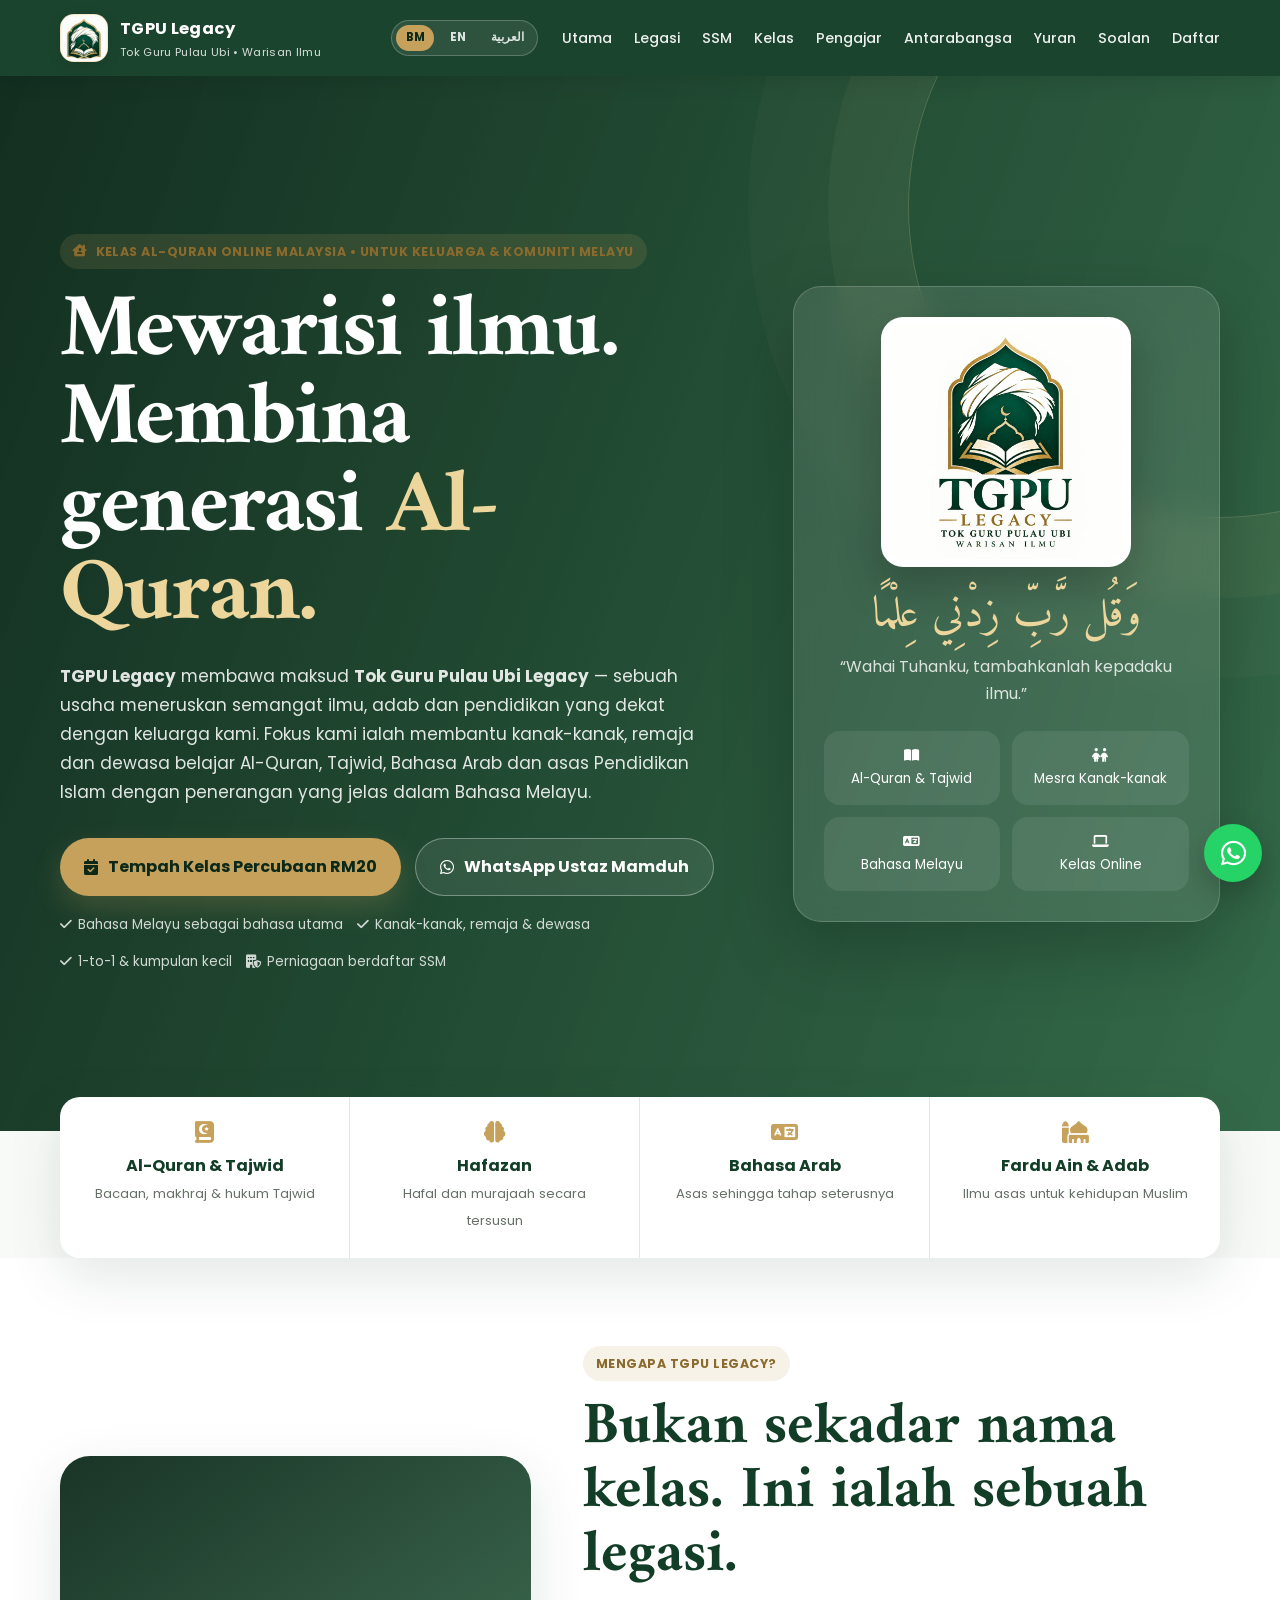
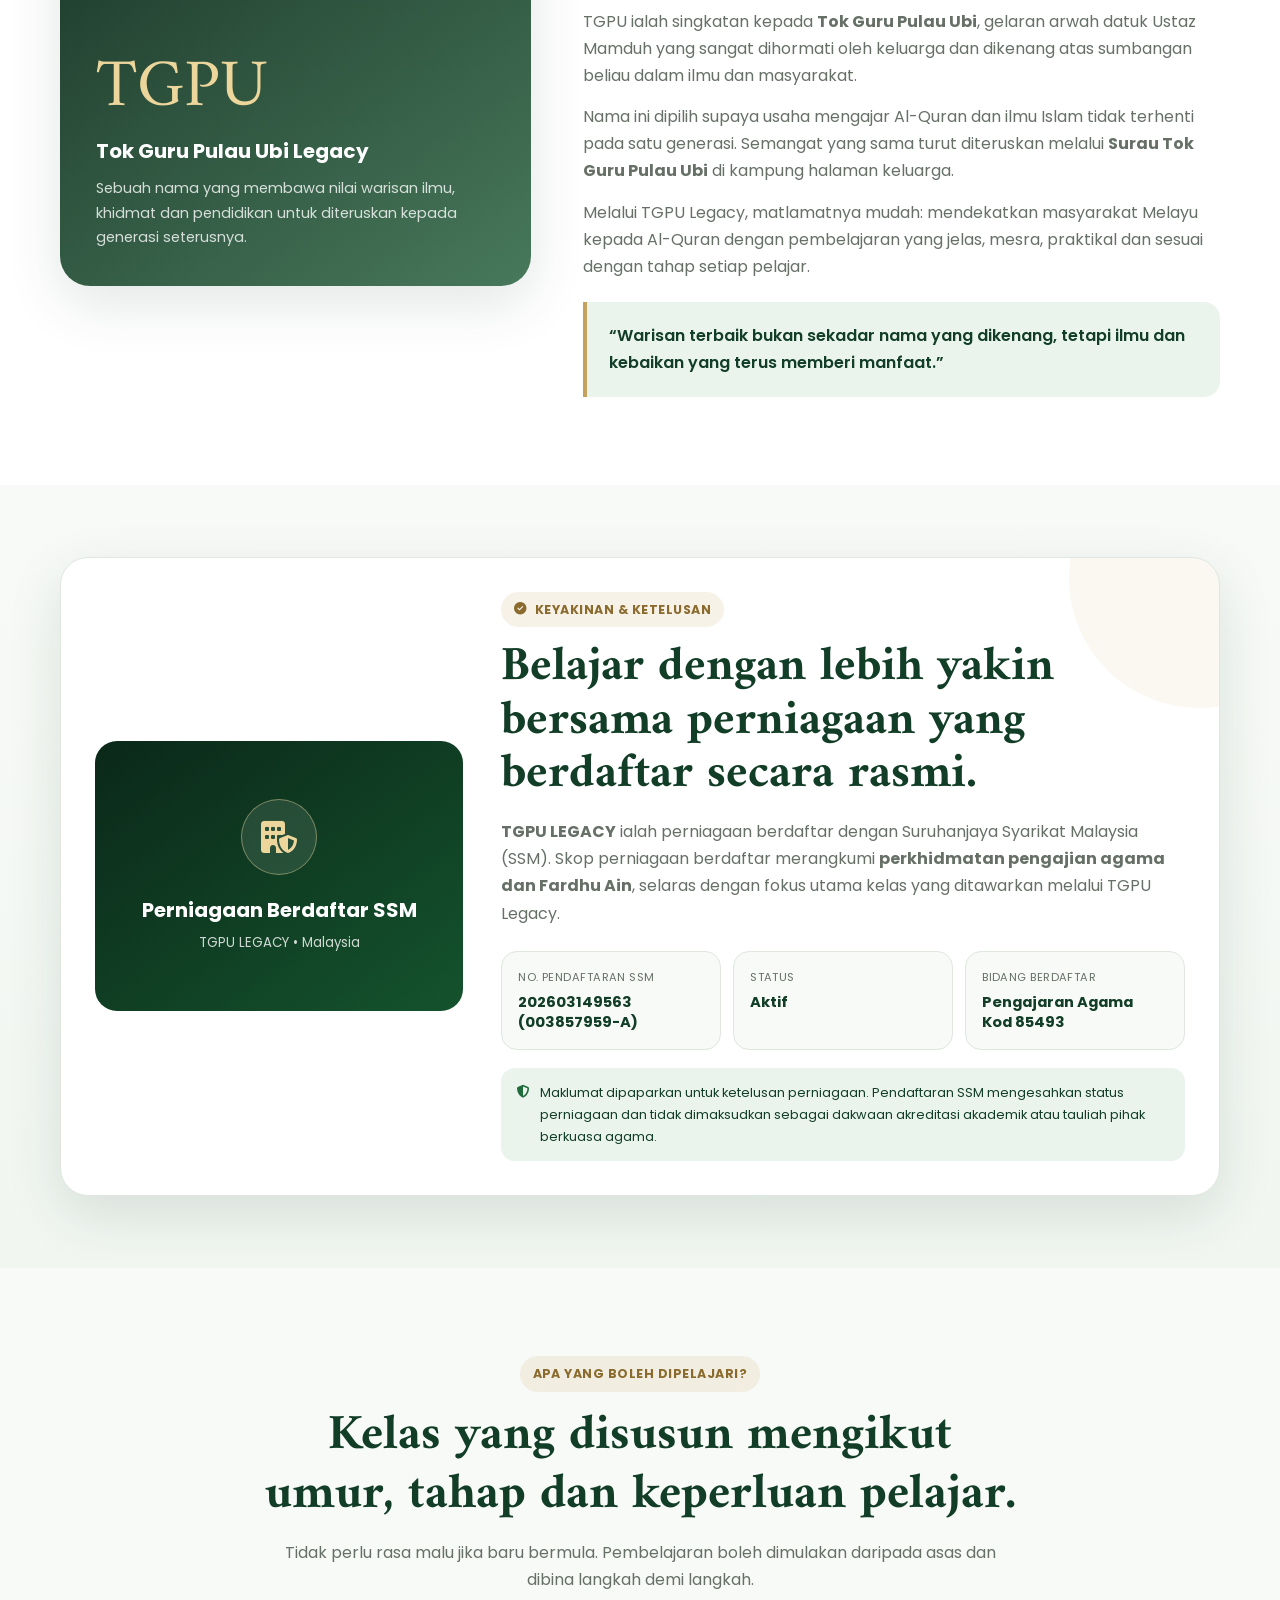
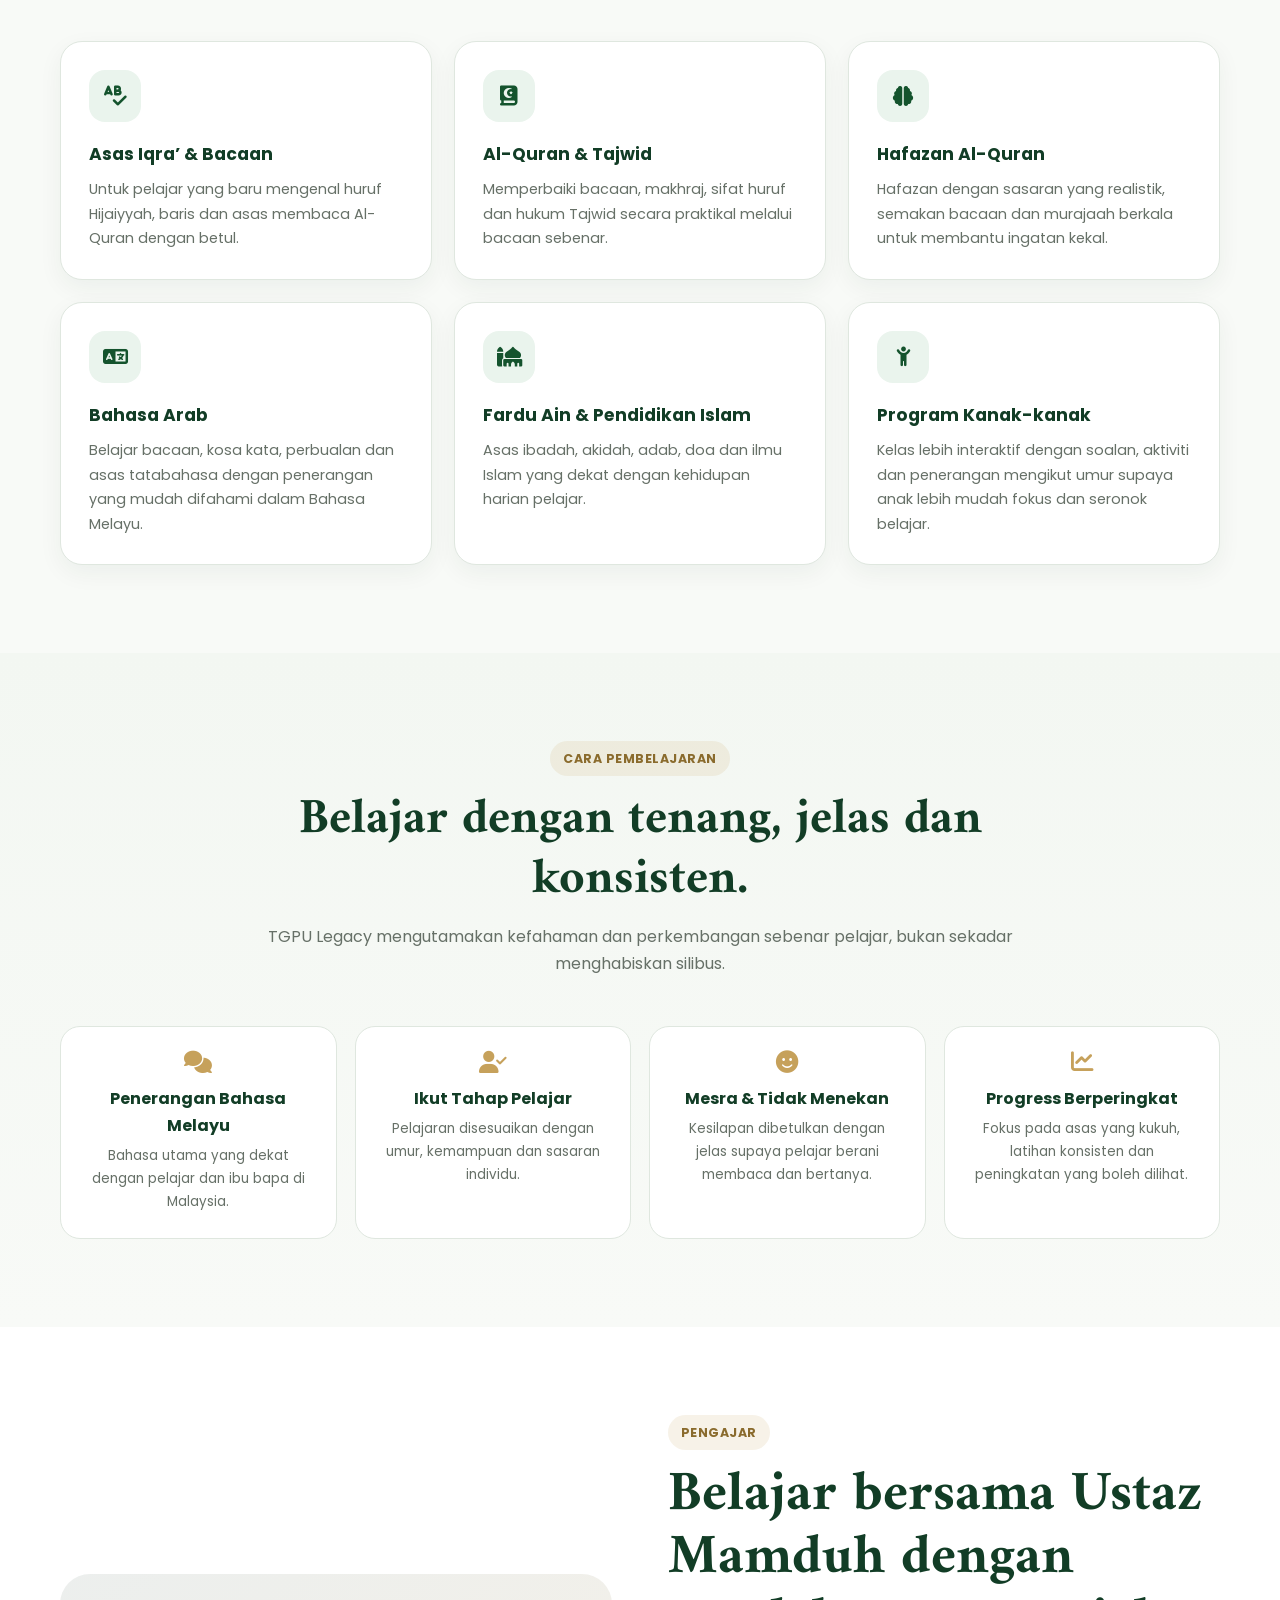
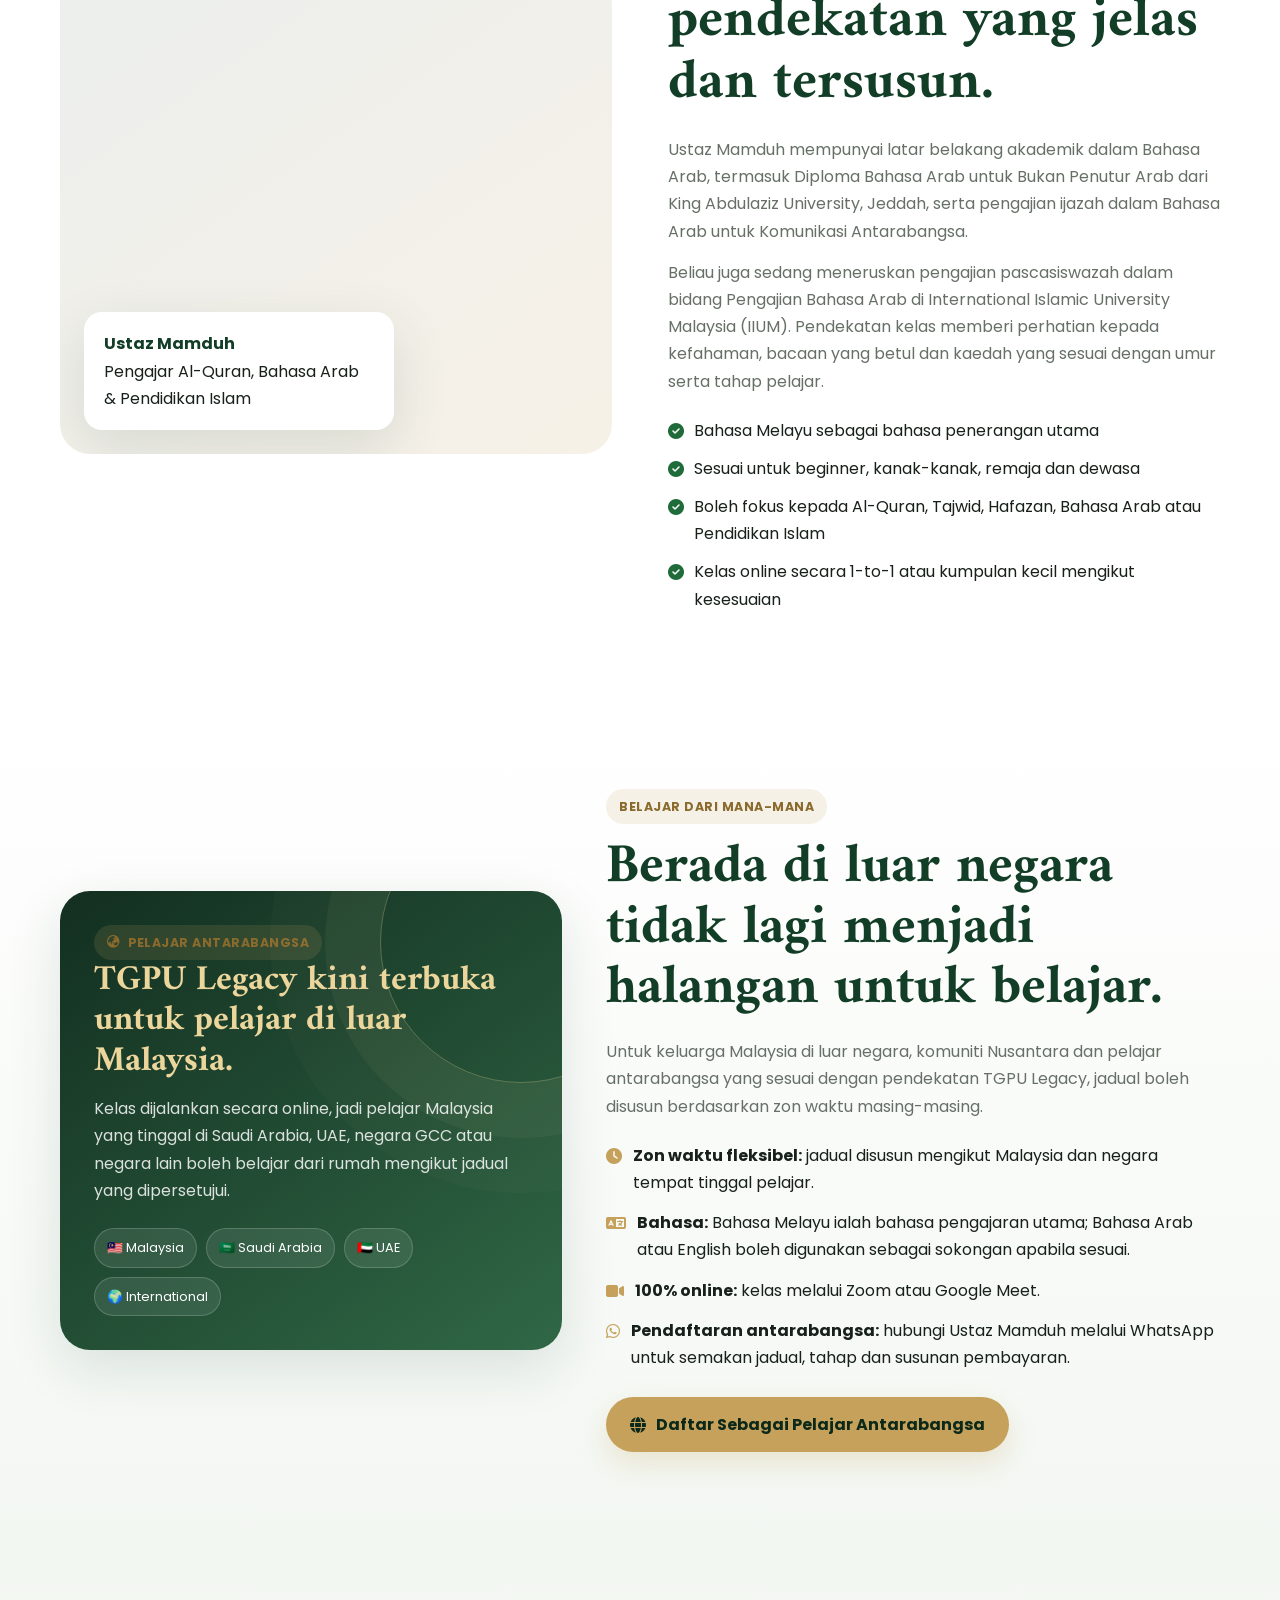
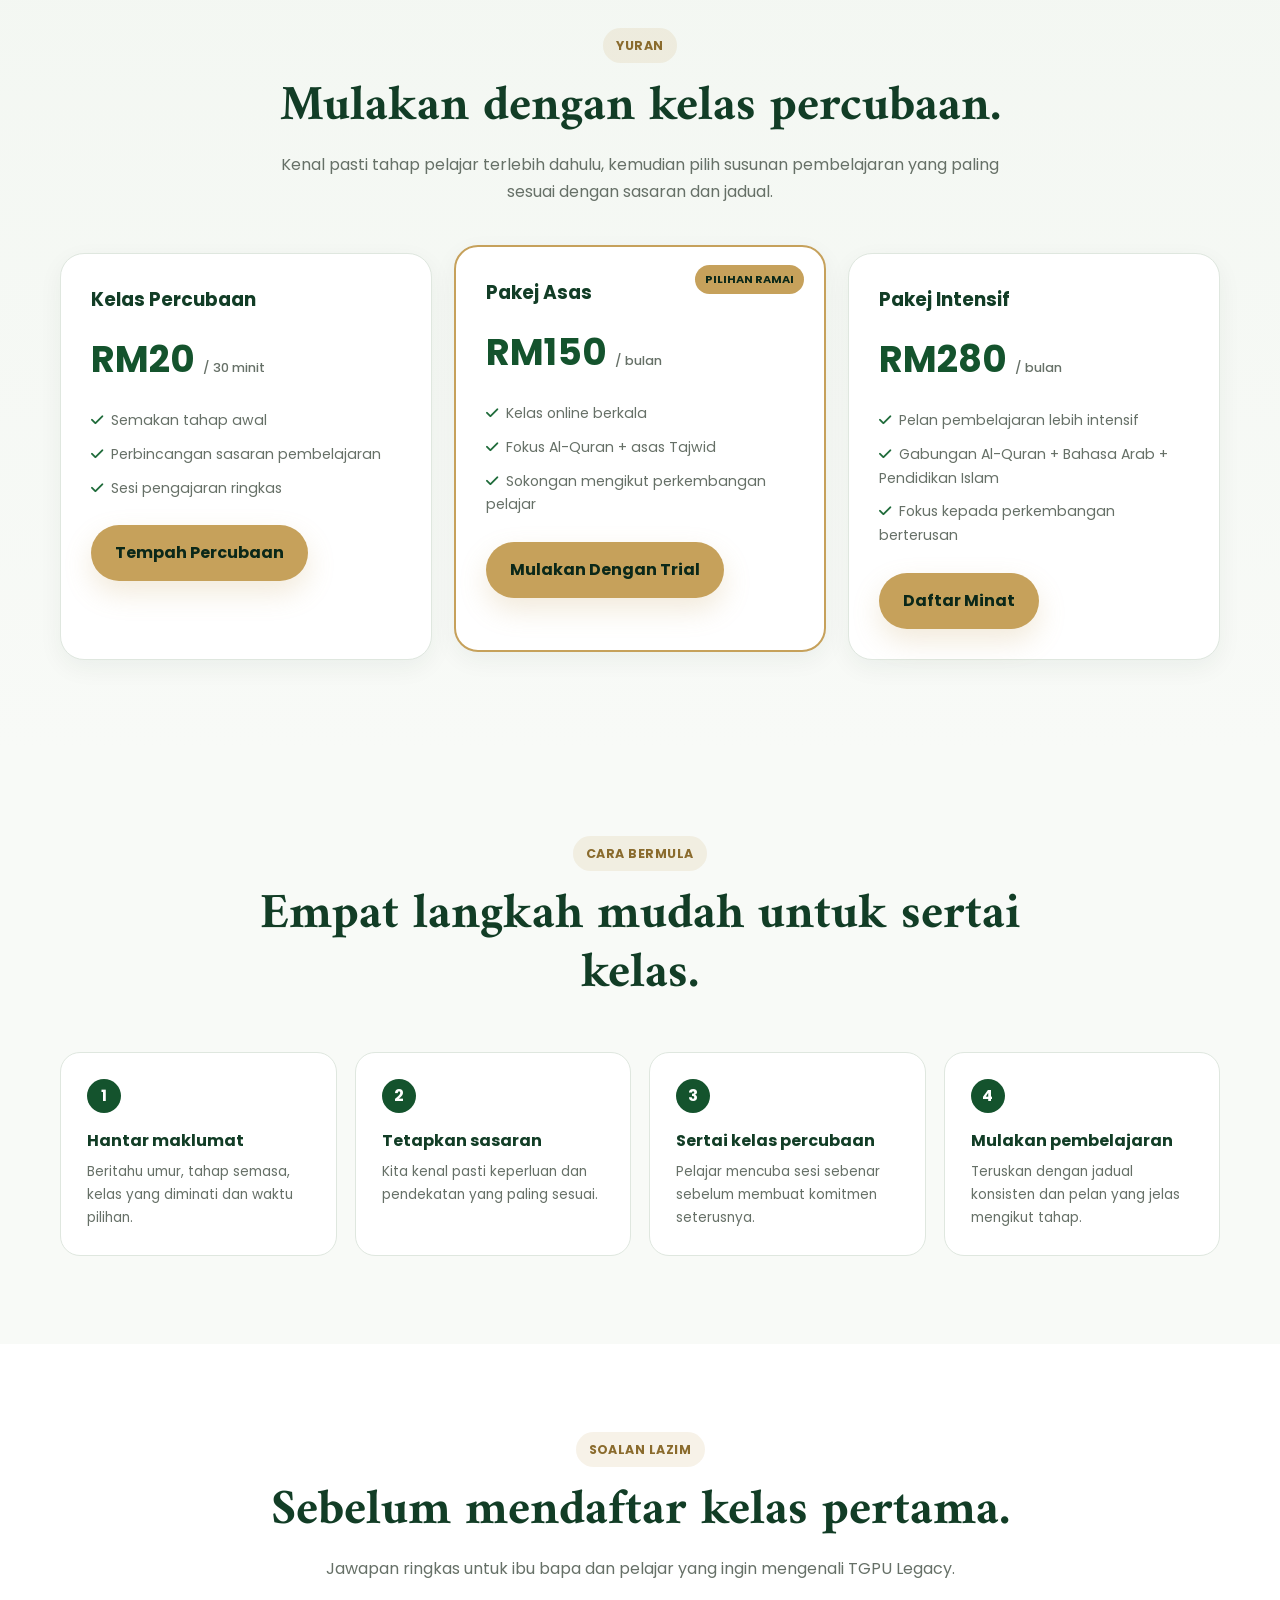
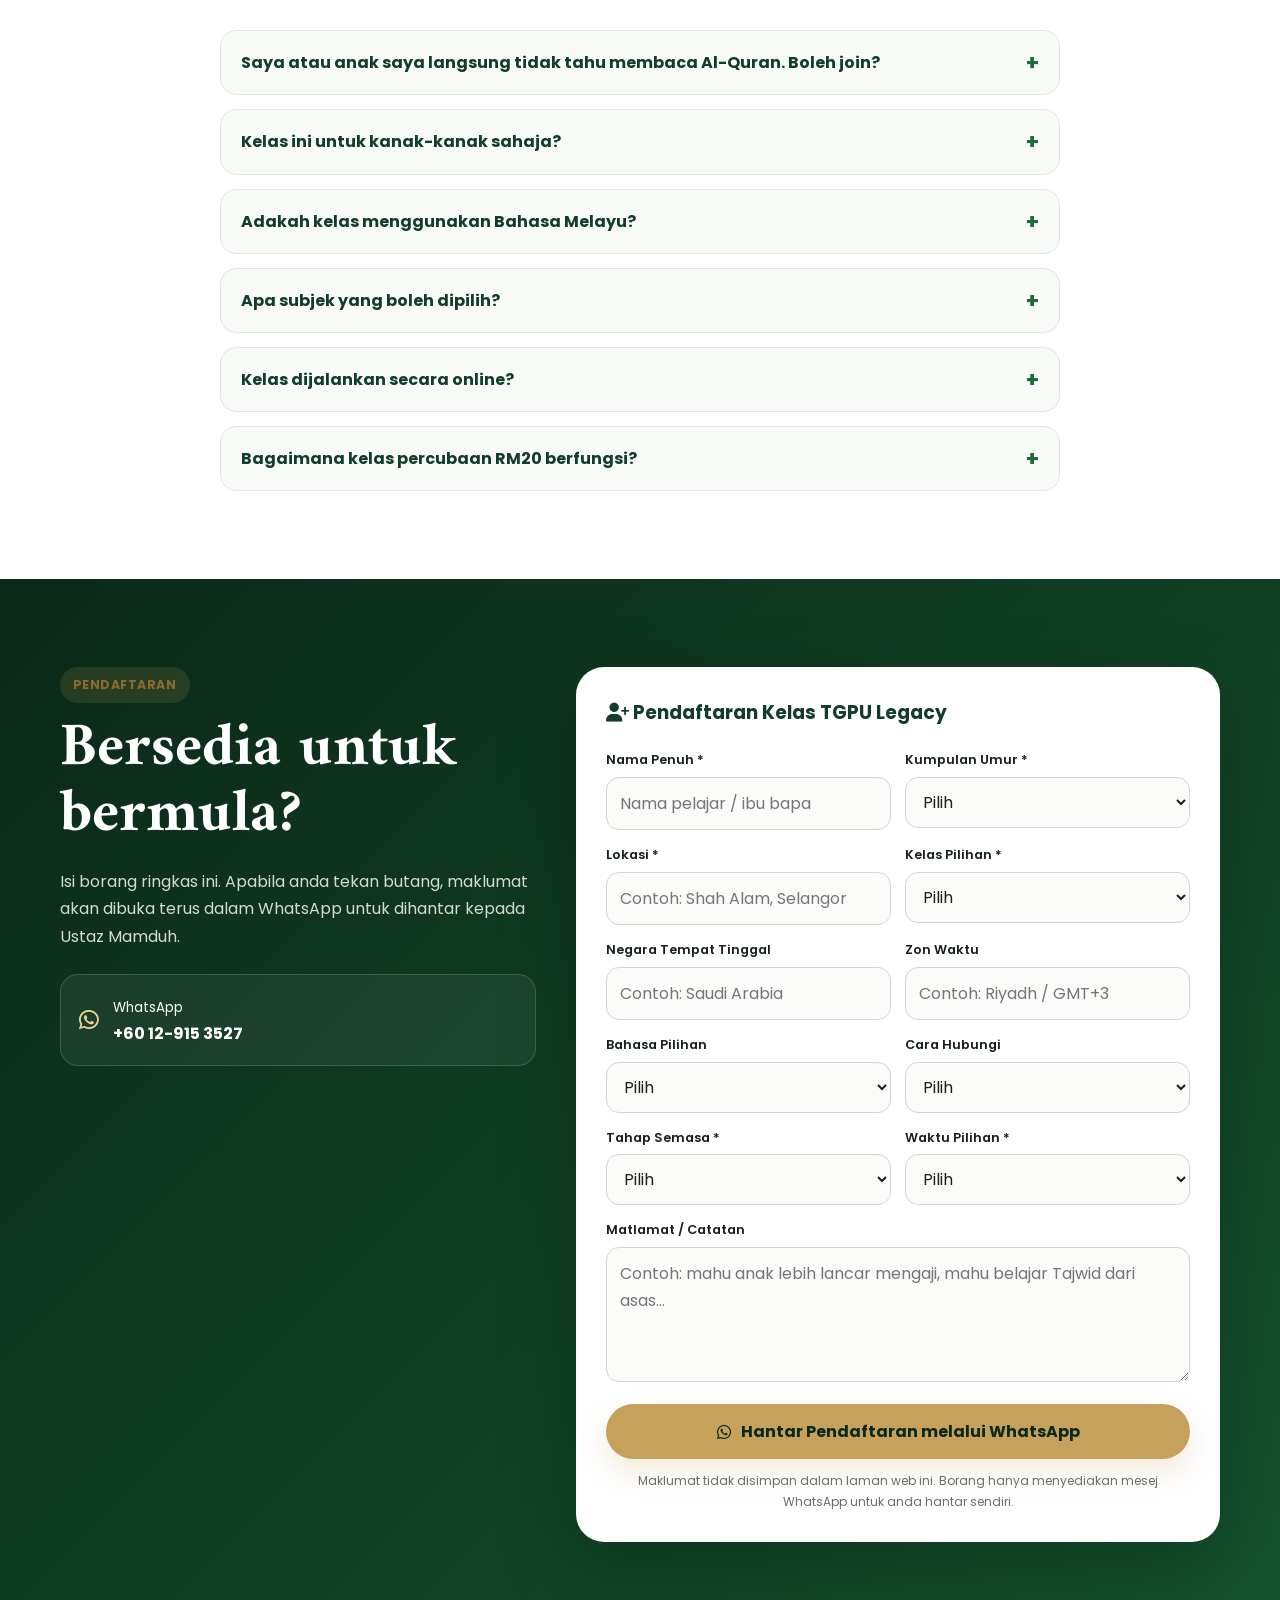
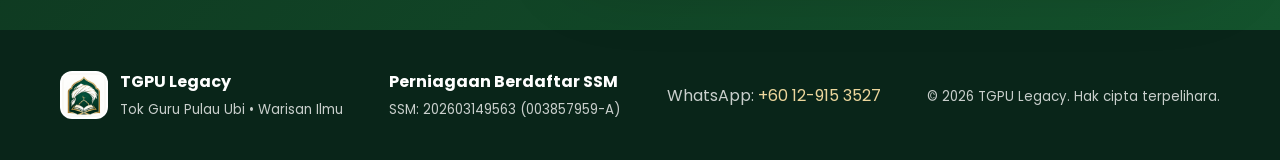
==== index.html @ 9e2931a9 "Add international student section and registration fields" ====
<!DOCTYPE html>
<html lang="ms">
<head>
  <meta charset="UTF-8">
  <meta name="viewport" content="width=device-width, initial-scale=1.0">
  <meta name="description" content="TGPU Legacy ialah perniagaan berdaftar SSM yang menyediakan kelas Al-Quran online, Tajwid, Iqra’, Hafazan, Bahasa Arab dan Pendidikan Islam untuk kanak-kanak, remaja dan dewasa.">
  <meta name="keywords" content="kelas Al-Quran online Malaysia, kelas mengaji online, kelas Quran kanak-kanak, kelas Tajwid online, kelas Iqra online, kelas Hafazan online, kelas Bahasa Arab online Malaysia, kelas Fardu Ain online, TGPU Legacy, Tok Guru Pulau Ubi, Ustaz Mamduh">
  <meta name="author" content="TGPU Legacy">
  <meta name="theme-color" content="#123d26">
  <meta name="robots" content="index, follow, max-image-preview:large">
  <meta name="googlebot" content="index, follow, max-image-preview:large">
  <meta name="language" content="ms-MY">
  <link rel="canonical" href="https://mamduhsaffin.github.io/tgpu-legacy/">
  <link rel="icon" type="image/png" sizes="512x512" href="assets/favicon-512.png">
  <link rel="apple-touch-icon" href="assets/favicon-512.png">
  <link rel="preload" as="image" href="assets/tgpu-logo.png">
  <link rel="alternate" hreflang="ms-MY" href="https://mamduhsaffin.github.io/tgpu-legacy/">
  <link rel="alternate" hreflang="en" href="https://mamduhsaffin.github.io/tgpu-legacy/en.html">
  <link rel="alternate" hreflang="ar" href="https://mamduhsaffin.github.io/tgpu-legacy/ar.html">
  <link rel="alternate" hreflang="x-default" href="https://mamduhsaffin.github.io/tgpu-legacy/">

  <meta property="og:title" content="TGPU Legacy | Kelas Al-Quran Online Malaysia">
  <meta property="og:description" content="Mewarisi ilmu, membina generasi Al-Quran. Kelas Al-Quran, Tajwid, Hafazan, Bahasa Arab dan Pendidikan Islam secara online.">
  <meta property="og:type" content="website">
  <meta property="og:locale" content="ms_MY">
  <meta property="og:url" content="https://mamduhsaffin.github.io/tgpu-legacy/">
  <meta property="og:image" content="https://mamduhsaffin.github.io/tgpu-legacy/assets/tgpu-social-preview.jpg">
  <meta property="og:image:width" content="1200">
  <meta property="og:image:height" content="630">
  <meta property="og:image:alt" content="TGPU Legacy — Tok Guru Pulau Ubi, kelas Al-Quran online Malaysia">
  <meta property="og:site_name" content="TGPU Legacy">
  <meta name="twitter:card" content="summary_large_image">
  <meta name="twitter:image" content="https://mamduhsaffin.github.io/tgpu-legacy/assets/tgpu-social-preview.jpg">
  <meta name="twitter:title" content="TGPU Legacy | Kelas Al-Quran Online Malaysia">
  <meta name="twitter:description" content="Mewarisi ilmu, membina generasi Al-Quran. Kelas Al-Quran, Tajwid, Hafazan, Bahasa Arab dan Pendidikan Islam secara online.">

  <title>TGPU Legacy | Kelas Al-Quran Online Malaysia</title>

  <link rel="preconnect" href="https://fonts.googleapis.com">
  <link rel="preconnect" href="https://fonts.gstatic.com" crossorigin>
  <link href="https://fonts.googleapis.com/css2?family=Amiri:wght@400;700&family=Poppins:wght@300;400;500;600;700&display=swap" rel="stylesheet">
  <link rel="stylesheet" href="https://cdnjs.cloudflare.com/ajax/libs/font-awesome/6.5.2/css/all.min.css">

  <style>
    :root{
      --green-950:#0b2819;
      --green-900:#123d26;
      --green-800:#14532d;
      --green-700:#1f6b3a;
      --green-100:#eaf4ed;
      --gold:#c6a15b;
      --gold-light:#ecd69c;
      --ink:#17211a;
      --muted:#667067;
      --paper:#f8faf7;
      --white:#ffffff;
      --line:#dfe7df;
      --shadow:0 18px 55px rgba(18,61,38,.12);
      --radius:22px;
    }

    *{box-sizing:border-box;margin:0;padding:0}
    html{scroll-behavior:smooth}
    body{
      font-family:"Poppins",sans-serif;
      color:var(--ink);
      background:var(--paper);
      line-height:1.7;
      overflow-x:hidden;
    }
    a{color:inherit}
    button,input,select,textarea{font:inherit}
    .container{width:min(1160px,calc(100% - 40px));margin:auto}
    section{padding:88px 0}
    .section-head{max-width:760px;margin:0 auto 48px;text-align:center}
    .section-head h2{
      font-family:"Amiri",serif;
      font-size:clamp(2.1rem,4vw,3.1rem);
      color:var(--green-900);
      line-height:1.2;
      margin:14px 0;
    }
    .section-head p{color:var(--muted)}
    .eyebrow{
      display:inline-flex;align-items:center;gap:8px;
      padding:7px 13px;border-radius:999px;
      background:rgba(198,161,91,.14);color:#8a6b2d;
      font-size:.78rem;font-weight:700;letter-spacing:.04em;text-transform:uppercase;
    }

    header{
      position:sticky;top:0;z-index:50;
      background:rgba(18,61,38,.96);color:#fff;
      backdrop-filter:blur(12px);
      box-shadow:0 4px 20px rgba(0,0,0,.1);
    }
    .nav-wrap{height:76px;display:flex;align-items:center;justify-content:space-between;gap:24px}
    .brand{display:flex;align-items:center;gap:12px;text-decoration:none;font-weight:700}
    .brand-mark{
      width:48px;height:48px;border-radius:14px;overflow:hidden;
      display:grid;place-items:center;background:#fff;
      border:1px solid rgba(236,214,156,.55);
      box-shadow:0 4px 14px rgba(0,0,0,.12);
      flex:0 0 auto;
    }
    .brand-mark img{width:100%;height:100%;object-fit:cover;display:block}
    .brand-name{font-size:1.03rem;letter-spacing:.02em}
    .brand span small{display:block;font-size:.69rem;font-weight:400;opacity:.82}
    nav ul{list-style:none;display:flex;align-items:center;gap:22px}
    nav a{text-decoration:none;font-size:.88rem;font-weight:500;opacity:.92}
    nav a:hover{color:var(--gold-light)}
    .lang-switch{
      display:flex;align-items:center;gap:5px;padding:4px;
      border:1px solid rgba(255,255,255,.22);border-radius:999px;
      background:rgba(255,255,255,.08);margin-left:auto;
    }
    .lang-switch a{
      min-width:38px;padding:6px 9px;border-radius:999px;text-align:center;
      text-decoration:none;font-size:.72rem;font-weight:700;line-height:1.2;
      color:rgba(255,255,255,.84);transition:.2s ease;
    }
    .lang-switch a:hover{background:rgba(255,255,255,.12);color:#fff}
    .lang-switch a.active{background:var(--gold);color:var(--green-950)}
    html[dir="rtl"] body{font-family:"Amiri","Poppins",sans-serif}
    html[dir="rtl"] .legacy-quote{border-left:0;border-right:4px solid var(--gold);border-radius:16px 0 0 16px}
    html[dir="rtl"] .price-card li i{margin-right:0;margin-left:8px}
    html[dir="rtl"] .faq summary{padding:18px 0 18px 32px}
    html[dir="rtl"] .faq summary::after{right:auto;left:0}
    html[dir="rtl"] .field input,html[dir="rtl"] .field select,html[dir="rtl"] .field textarea{text-align:right}
    .menu-btn{display:none;border:0;background:none;color:#fff;font-size:1.45rem;cursor:pointer}

    .hero{
      min-height:calc(100vh - 76px);
      display:flex;align-items:center;
      color:#fff;
      background:
        linear-gradient(110deg,rgba(11,40,25,.97),rgba(20,83,45,.86)),
        url("https://images.unsplash.com/photo-1564769625905-50e93615e769?auto=format&fit=crop&w=1800&q=85") center/cover;
      position:relative;overflow:hidden;
    }
    .hero:after{
      content:"";position:absolute;width:620px;height:620px;border-radius:50%;
      right:-250px;top:-180px;border:1px solid rgba(236,214,156,.23);
      box-shadow:0 0 0 80px rgba(236,214,156,.04),0 0 0 160px rgba(236,214,156,.025);
    }
    .hero-grid{
      position:relative;z-index:2;
      display:grid;grid-template-columns:1.22fr .78fr;gap:64px;align-items:center;
      padding:70px 0;
    }
    .hero h1{
      font-family:"Amiri",serif;
      font-size:clamp(3.2rem,7vw,5.8rem);
      line-height:.98;
      letter-spacing:-.02em;
      margin:20px 0 22px;
    }
    .hero h1 span{color:var(--gold-light)}
    .hero-copy{max-width:720px;color:rgba(255,255,255,.87);font-size:1.06rem}
    .hero-actions{display:flex;gap:14px;flex-wrap:wrap;margin-top:32px}
    .btn{
      border:0;border-radius:999px;padding:14px 24px;
      text-decoration:none;font-weight:700;
      display:inline-flex;align-items:center;justify-content:center;gap:10px;
      cursor:pointer;transition:.2s ease;
    }
    .btn:hover{transform:translateY(-2px)}
    .btn-gold{background:var(--gold);color:var(--green-950);box-shadow:0 12px 28px rgba(198,161,91,.22)}
    .btn-light{background:rgba(255,255,255,.08);color:#fff;border:1px solid rgba(255,255,255,.35)}
    .hero-card{
      background:rgba(255,255,255,.1);border:1px solid rgba(255,255,255,.18);
      backdrop-filter:blur(14px);border-radius:28px;padding:30px;
      box-shadow:0 25px 70px rgba(0,0,0,.22);
    }
    .hero-brand-logo{
      display:block;width:min(100%,250px);height:auto;margin:0 auto 20px;
      border-radius:22px;background:#fff;padding:8px;
      box-shadow:0 18px 45px rgba(0,0,0,.24);
    }
    .arabic{
      font-family:"Amiri",serif;font-size:2.7rem;line-height:1.3;color:var(--gold-light);
      text-align:center;margin-bottom:10px;
    }
    .hero-card p{text-align:center;color:rgba(255,255,255,.82)}
    .hero-points{display:grid;grid-template-columns:1fr 1fr;gap:12px;margin-top:24px}
    .hero-point{
      padding:14px;border-radius:16px;background:rgba(255,255,255,.08);
      font-size:.84rem;text-align:center
    }

    .trust-line{margin-top:18px;color:rgba(255,255,255,.8);font-size:.84rem;display:flex;gap:14px;flex-wrap:wrap}
    .trust-line span{display:inline-flex;align-items:center;gap:6px}

    .quick-strip{margin-top:-34px;position:relative;z-index:5}
    .quick-grid{
      background:#fff;border-radius:20px;box-shadow:var(--shadow);
      display:grid;grid-template-columns:repeat(4,1fr);overflow:hidden;
    }
    .quick-item{padding:24px;text-align:center;border-right:1px solid var(--line)}
    .quick-item:last-child{border-right:0}
    .quick-item i{color:var(--gold);font-size:1.35rem;margin-bottom:8px}
    .quick-item strong{display:block;color:var(--green-900)}
    .quick-item span{font-size:.82rem;color:var(--muted)}

    .legacy{background:#fff}
    .legacy-grid{display:grid;grid-template-columns:.85fr 1.15fr;gap:52px;align-items:center}
    .legacy-panel{
      min-height:430px;border-radius:30px;padding:36px;
      color:#fff;display:flex;flex-direction:column;justify-content:flex-end;
      background:
        linear-gradient(145deg,rgba(11,40,25,.94),rgba(20,83,45,.78)),
        url("https://images.unsplash.com/photo-1584551246679-0daf3d275d0f?auto=format&fit=crop&w=1000&q=85") center/cover;
      box-shadow:var(--shadow);
    }
    .legacy-panel .big-mark{
      font-family:"Amiri",serif;font-size:4.2rem;color:var(--gold-light);
      line-height:1;margin-bottom:12px;
    }
    .legacy-panel h3{font-size:1.25rem;margin-bottom:8px}
    .legacy-panel p{color:rgba(255,255,255,.8);font-size:.91rem}
    .legacy-copy h2{
      font-family:"Amiri",serif;font-size:clamp(2.4rem,5vw,3.7rem);
      line-height:1.08;color:var(--green-900);margin:15px 0 20px;
    }
    .legacy-copy p{color:var(--muted);margin-bottom:14px}
    .legacy-quote{
      margin-top:22px;padding:20px 22px;border-left:4px solid var(--gold);
      background:var(--green-100);border-radius:0 16px 16px 0;color:var(--green-900);
      font-weight:600;
    }

    .ssm-section{
      background:linear-gradient(180deg,#f8faf7,#f1f6f1);
      padding-top:72px;padding-bottom:72px;
    }
    .ssm-card{
      display:grid;grid-template-columns:.7fr 1.3fr;gap:38px;align-items:center;
      background:#fff;border:1px solid var(--line);border-radius:28px;
      padding:34px;box-shadow:var(--shadow);
      position:relative;overflow:hidden;
    }
    .ssm-card:after{
      content:"";position:absolute;width:260px;height:260px;border-radius:50%;
      right:-110px;top:-110px;background:rgba(198,161,91,.08);
    }
    .ssm-badge{
      min-height:270px;border-radius:22px;
      display:flex;flex-direction:column;align-items:center;justify-content:center;
      text-align:center;padding:28px;color:#fff;
      background:linear-gradient(145deg,var(--green-950),var(--green-800));
      position:relative;z-index:1;
    }
    .ssm-badge-icon{
      width:76px;height:76px;border-radius:50%;
      display:grid;place-items:center;margin-bottom:18px;
      background:rgba(255,255,255,.1);border:1px solid rgba(236,214,156,.45);
      color:var(--gold-light);font-size:2rem;
    }
    .ssm-badge strong{font-size:1.25rem}
    .ssm-badge span{font-size:.83rem;color:rgba(255,255,255,.8);margin-top:5px}
    .ssm-content{position:relative;z-index:1}
    .ssm-content h2{
      font-family:"Amiri",serif;font-size:clamp(2.1rem,4vw,3rem);
      line-height:1.12;color:var(--green-900);margin:14px 0 16px;
    }
    .ssm-content p{color:var(--muted)}
    .ssm-facts{
      display:grid;grid-template-columns:repeat(3,1fr);gap:12px;margin:24px 0 18px;
    }
    .ssm-fact{
      border:1px solid var(--line);border-radius:16px;padding:16px;background:var(--paper);
    }
    .ssm-fact small{
      display:block;color:var(--muted);font-size:.7rem;text-transform:uppercase;
      letter-spacing:.04em;margin-bottom:5px;
    }
    .ssm-fact strong{display:block;color:var(--green-900);font-size:.92rem;line-height:1.4}
    .ssm-note{
      display:flex;gap:10px;align-items:flex-start;
      padding:14px 16px;border-radius:14px;background:var(--green-100);
      color:var(--green-900);font-size:.8rem;
    }
    .ssm-note i{margin-top:4px;color:var(--green-700)}

    .cards{display:grid;grid-template-columns:repeat(3,1fr);gap:22px}
    .card{
      background:#fff;border:1px solid var(--line);border-radius:var(--radius);
      padding:28px;box-shadow:0 8px 25px rgba(18,61,38,.055);
      transition:.2s ease;
    }
    .card:hover{transform:translateY(-5px);box-shadow:var(--shadow)}
    .icon{
      width:52px;height:52px;border-radius:16px;background:var(--green-100);
      color:var(--green-800);display:grid;place-items:center;font-size:1.25rem;margin-bottom:18px;
    }
    .card h3{font-size:1.08rem;color:var(--green-900);margin-bottom:8px}
    .card p{font-size:.9rem;color:var(--muted)}

    .method{background:linear-gradient(180deg,#f3f7f2,#f8faf7)}
    .method-grid{display:grid;grid-template-columns:repeat(4,1fr);gap:18px}
    .method-item{background:#fff;border:1px solid var(--line);border-radius:20px;padding:24px;text-align:center}
    .method-item i{font-size:1.4rem;color:var(--gold);margin-bottom:12px}
    .method-item h3{color:var(--green-900);font-size:1rem;margin-bottom:6px}
    .method-item p{color:var(--muted);font-size:.84rem}

    .about{background:#fff}
    .about-grid{display:grid;grid-template-columns:1fr 1fr;gap:56px;align-items:center}
    .about-panel{
      min-height:480px;border-radius:30px;
      background:
        linear-gradient(145deg,rgba(13,47,29,.08),rgba(198,161,91,.15)),
        url("https://images.unsplash.com/photo-1585036156171-384164a8c675?auto=format&fit=crop&w=1000&q=85") center/cover;
      position:relative;overflow:hidden;
    }
    .about-badge{
      position:absolute;left:24px;bottom:24px;background:#fff;border-radius:18px;
      padding:18px 20px;box-shadow:var(--shadow);max-width:310px
    }
    .about-badge strong{color:var(--green-900);display:block}
    .about-copy h2{
      font-family:"Amiri",serif;font-size:clamp(2.3rem,5vw,3.5rem);
      line-height:1.12;color:var(--green-900);margin:15px 0 20px;
    }
    .about-copy p{color:var(--muted);margin-bottom:14px}
    .checklist{list-style:none;display:grid;gap:11px;margin-top:22px}
    .checklist li{display:flex;gap:10px;align-items:flex-start}
    .checklist i{color:var(--green-700);margin-top:6px}


    .international{background:linear-gradient(180deg,#fff,#f3f7f2)}
    .international-grid{display:grid;grid-template-columns:.9fr 1.1fr;gap:44px;align-items:center}
    .international-panel{
      min-height:390px;border-radius:30px;padding:34px;color:#fff;
      background:linear-gradient(145deg,rgba(11,40,25,.97),rgba(20,83,45,.88));
      box-shadow:var(--shadow);position:relative;overflow:hidden
    }
    .international-panel:after{
      content:"";position:absolute;width:280px;height:280px;border-radius:50%;
      right:-100px;top:-90px;border:1px solid rgba(236,214,156,.3);
      box-shadow:0 0 0 55px rgba(236,214,156,.05),0 0 0 110px rgba(236,214,156,.025)
    }
    .international-panel h3{font-family:"Amiri",serif;font-size:2.2rem;line-height:1.15;color:var(--gold-light);margin-bottom:14px;position:relative;z-index:1}
    .international-panel p{color:rgba(255,255,255,.84);position:relative;z-index:1}
    .international-tags{display:flex;flex-wrap:wrap;gap:9px;margin-top:24px;position:relative;z-index:1}
    .international-tag{padding:8px 12px;border-radius:999px;background:rgba(255,255,255,.09);border:1px solid rgba(255,255,255,.18);font-size:.8rem}
    .international-copy h2{font-family:"Amiri",serif;font-size:clamp(2.3rem,5vw,3.45rem);line-height:1.1;color:var(--green-900);margin:14px 0 18px}
    .international-copy p{color:var(--muted);margin-bottom:16px}
    .international-list{list-style:none;display:grid;gap:13px;margin:22px 0 26px}
    .international-list li{display:flex;gap:11px;align-items:flex-start}
    .international-list i{color:var(--gold);margin-top:6px}

    .pricing{background:linear-gradient(180deg,#f3f7f2,#f8faf7)}
    .price-grid{display:grid;grid-template-columns:repeat(3,1fr);gap:22px;align-items:stretch}
    .price-card{
      background:#fff;border:1px solid var(--line);border-radius:24px;padding:30px;position:relative;
      box-shadow:0 8px 25px rgba(18,61,38,.055);
    }
    .price-card.featured{border:2px solid var(--gold);transform:translateY(-8px)}
    .popular{
      position:absolute;right:20px;top:18px;background:var(--gold);color:var(--green-950);
      padding:5px 10px;border-radius:999px;font-size:.7rem;font-weight:700;
    }
    .price-card h3{color:var(--green-900)}
    .price{font-size:2.3rem;font-weight:700;color:var(--green-800);margin:12px 0}
    .price span{font-size:.8rem;color:var(--muted);font-weight:500}
    .price-card ul{list-style:none;display:grid;gap:10px;margin:18px 0 25px}
    .price-card li{font-size:.88rem;color:var(--muted)}
    .price-card li i{color:var(--green-700);margin-right:8px}

    .process-grid{display:grid;grid-template-columns:repeat(4,1fr);gap:18px}
    .step{
      position:relative;background:#fff;border-radius:20px;padding:26px;
      border:1px solid var(--line)
    }
    .step-num{
      width:34px;height:34px;border-radius:50%;display:grid;place-items:center;
      background:var(--green-800);color:#fff;font-weight:700;margin-bottom:14px
    }
    .step h3{color:var(--green-900);font-size:1rem;margin-bottom:6px}
    .step p{color:var(--muted);font-size:.85rem}

    .faq{background:#fff}
    .faq-list{max-width:840px;margin:0 auto;display:grid;gap:14px}
    .faq details{border:1px solid var(--line);border-radius:16px;background:var(--paper);padding:0 20px}
    .faq summary{cursor:pointer;list-style:none;font-weight:700;color:var(--green-900);padding:18px 32px 18px 0;position:relative}
    .faq summary::-webkit-details-marker{display:none}
    .faq summary::after{content:"+";position:absolute;right:0;top:14px;font-size:1.35rem;color:var(--green-700)}
    .faq details[open] summary::after{content:"−"}
    .faq details p{color:var(--muted);padding:0 0 18px}

    .contact{
      background:linear-gradient(135deg,var(--green-950),var(--green-800));color:#fff
    }
    .contact-grid{display:grid;grid-template-columns:.85fr 1.15fr;gap:40px;align-items:start}
    .contact-copy h2{
      font-family:"Amiri",serif;font-size:clamp(2.5rem,5vw,3.8rem);line-height:1.1;margin:14px 0 18px
    }
    .contact-copy p{color:rgba(255,255,255,.82)}
    .contact-method{
      display:flex;gap:14px;align-items:center;margin-top:24px;
      padding:18px;border:1px solid rgba(255,255,255,.16);border-radius:18px;background:rgba(255,255,255,.06)
    }
    .contact-method i{font-size:1.4rem;color:var(--gold-light)}
    .contact-method a{text-decoration:none;font-weight:700}
    .form-card{
      background:#fff;color:var(--ink);border-radius:28px;padding:30px;box-shadow:0 30px 80px rgba(0,0,0,.22)
    }
    .form-card h3{color:var(--green-900);margin-bottom:20px}
    .form-row{display:grid;grid-template-columns:1fr 1fr;gap:14px}
    .field{margin-bottom:14px}
    .field label{display:block;font-size:.8rem;font-weight:600;margin-bottom:6px}
    .field input,.field select,.field textarea{
      width:100%;border:1px solid #ccd8cd;background:#fbfcfa;border-radius:13px;
      padding:12px 13px;outline:none;color:var(--ink)
    }
    .field input:focus,.field select:focus,.field textarea:focus{
      border-color:var(--green-700);box-shadow:0 0 0 3px rgba(31,107,58,.1)
    }
    .form-note{font-size:.75rem;color:var(--muted);margin-top:12px;text-align:center}

    footer{background:#092519;color:rgba(255,255,255,.78);padding:38px 0}
    .footer-row{display:flex;justify-content:space-between;gap:24px;align-items:center}
    footer strong{color:#fff}
    .footer-brand{display:flex;align-items:center;gap:12px}
    .footer-brand img{width:48px;height:48px;object-fit:cover;border-radius:12px;background:#fff;padding:2px}
    footer a{color:var(--gold-light);text-decoration:none}

    .whatsapp-float{
      position:fixed;right:18px;bottom:18px;z-index:70;width:58px;height:58px;border-radius:50%;
      display:grid;place-items:center;background:#25D366;color:#fff;text-decoration:none;font-size:1.8rem;
      box-shadow:0 12px 30px rgba(0,0,0,.22);transition:.2s ease
    }
    .whatsapp-float:hover{transform:translateY(-3px) scale(1.03)}

    @media(max-width:900px){
      nav{
        position:absolute;top:76px;left:0;right:0;background:var(--green-900);
        max-height:0;overflow:hidden;transition:.25s ease
      }
      nav.open{max-height:480px}
      nav ul{padding:18px 20px 24px;display:grid;gap:14px}
      .menu-btn{display:block}
      .hero-grid,.legacy-grid,.about-grid,.contact-grid,.ssm-card,.international-grid{grid-template-columns:1fr}
      .hero-card{max-width:620px}
      .quick-grid{grid-template-columns:1fr 1fr}
      .quick-item:nth-child(2){border-right:0}
      .cards,.price-grid{grid-template-columns:1fr 1fr}
      .method-grid,.process-grid{grid-template-columns:1fr 1fr}
      .price-card.featured{transform:none}
    }

    @media(max-width:620px){
      .container{width:min(100% - 28px,1160px)}
      section{padding:68px 0}
      .hero-grid{padding:54px 0 72px}
      .hero h1{font-size:3.35rem}
      .hero-actions .btn{width:100%}
      .quick-grid,.cards,.price-grid,.method-grid,.process-grid,.form-row,.ssm-facts{grid-template-columns:1fr}
      .quick-item{border-right:0;border-bottom:1px solid var(--line)}
      .quick-item:last-child{border-bottom:0}
      .about-panel{min-height:390px}
      .legacy-panel{min-height:360px}
      .footer-row{display:grid;text-align:center;justify-items:center}
    }
  </style>

  <script type="application/ld+json">
  {
    "@context": "https://schema.org",
    "@graph": [
      {
        "@type": "WebSite",
        "@id": "https://mamduhsaffin.github.io/tgpu-legacy/#website",
        "name": "TGPU Legacy",
        "legalName": "TGPU LEGACY",
        "alternateName": "Tok Guru Pulau Ubi Legacy",
        "url": "https://mamduhsaffin.github.io/tgpu-legacy/",
        "inLanguage": "ms-MY"
      },
      {
        "@type": "EducationalOrganization",
        "@id": "https://mamduhsaffin.github.io/tgpu-legacy/#tgpu",
        "name": "TGPU Legacy",
        "alternateName": "Tok Guru Pulau Ubi Legacy",
        "url": "https://mamduhsaffin.github.io/tgpu-legacy/",
        "logo": "https://mamduhsaffin.github.io/tgpu-legacy/assets/tgpu-logo.png",
        "image": "https://mamduhsaffin.github.io/tgpu-legacy/assets/tgpu-social-preview.jpg",
        "description": "Kelas Al-Quran, Tajwid, Hafazan, Bahasa Arab dan Pendidikan Islam secara online untuk kanak-kanak, remaja dan dewasa, dengan Bahasa Melayu sebagai bahasa utama.",
        "areaServed": {
          "@type": "Country",
          "name": "Malaysia"
        },
        "inLanguage": "ms-MY",
        "identifier": {
          "@type": "PropertyValue",
          "propertyID": "SSM Registration Number",
          "value": "202603149563 (003857959-A)"
        },
        "telephone": "+60129153527",
        "contactPoint": {
          "@type": "ContactPoint",
          "telephone": "+60129153527",
          "contactType": "customer service",
          "availableLanguage": ["Malay", "Arabic", "English"]
        },
        "sameAs": ["https://github.com/MamduhSaffin/tgpu-legacy"]
      },
      {
        "@type": "Person",
        "@id": "https://mamduhsaffin.github.io/tgpu-legacy/#teacher",
        "name": "Ustaz Mamduh",
        "jobTitle": "Pengajar Al-Quran, Bahasa Arab dan Pendidikan Islam",
        "worksFor": {"@id": "https://mamduhsaffin.github.io/tgpu-legacy/#tgpu"},
        "knowsLanguage": ["Malay", "Arabic", "English"]
      }
    ]
  }
  </script>

  <script type="application/ld+json">
  {
    "@context": "https://schema.org",
    "@type": "FAQPage",
    "mainEntity": [
      {
        "@type": "Question",
        "name": "Saya atau anak saya langsung tidak tahu membaca Al-Quran. Boleh join?",
        "acceptedAnswer": {
          "@type": "Answer",
          "text": "Boleh. Kelas boleh bermula daripada huruf Hijaiyyah, asas Iqra’ atau tahap semasa pelajar. Kelas percubaan digunakan untuk melihat titik mula yang sesuai."
        }
      },
      {
        "@type": "Question",
        "name": "Kelas ini untuk kanak-kanak sahaja?",
        "acceptedAnswer": {
          "@type": "Answer",
          "text": "Tidak. TGPU Legacy menerima kanak-kanak, remaja dan dewasa. Cara mengajar, tempo dan bahan disesuaikan mengikut umur serta tahap."
        }
      },
      {
        "@type": "Question",
        "name": "Adakah kelas menggunakan Bahasa Melayu?",
        "acceptedAnswer": {
          "@type": "Answer",
          "text": "Ya. Bahasa Melayu ialah bahasa penerangan utama. Bahasa Arab digunakan apabila diperlukan untuk bacaan, istilah dan pembelajaran Bahasa Arab."
        }
      },
      {
        "@type": "Question",
        "name": "Apa subjek yang boleh dipilih?",
        "acceptedAnswer": {
          "@type": "Answer",
          "text": "Pelajar boleh fokus kepada Asas Iqra’, Al-Quran dan Tajwid, Hafazan, Bahasa Arab, Fardu Ain atau Pendidikan Islam, atau gabungan yang sesuai."
        }
      },
      {
        "@type": "Question",
        "name": "Kelas dijalankan secara online?",
        "acceptedAnswer": {
          "@type": "Answer",
          "text": "Ya. Kelas utama dijalankan secara langsung melalui platform seperti Zoom atau Google Meet mengikut susunan yang dipersetujui."
        }
      },
      {
        "@type": "Question",
        "name": "Bagaimana kelas percubaan RM20 berfungsi?",
        "acceptedAnswer": {
          "@type": "Answer",
          "text": "Sesi 30 minit merangkumi semakan tahap, perbincangan matlamat dan pengajaran ringkas supaya pelajar atau ibu bapa boleh menilai kesesuaian sebelum meneruskan."
        }
      }
    ]
  }
  </script>

</head>

<body>
<header>
  <div class="container nav-wrap">
    <a class="brand" href="#home">
      <span class="brand-mark"><img src="assets/favicon-512.png" alt="" width="48" height="48"></span>
      <span class="brand-name">TGPU Legacy<small>Tok Guru Pulau Ubi • Warisan Ilmu</small></span>
    </a>

    <div class="lang-switch" aria-label="Pilihan bahasa">
      <a class="active" href="./" lang="ms" hreflang="ms">BM</a>
      <a href="en.html" lang="en" hreflang="en">EN</a>
      <a href="ar.html" lang="ar" hreflang="ar">العربية</a>
    </div>

    <button class="menu-btn" aria-label="Buka menu" onclick="toggleMenu()">
      <i class="fa-solid fa-bars"></i>
    </button>

    <nav id="nav">
      <ul>
        <li><a href="#home">Utama</a></li>
        <li><a href="#legacy">Legasi</a></li>
        <li><a href="#ssm">SSM</a></li>
        <li><a href="#classes">Kelas</a></li>
        <li><a href="#about">Pengajar</a></li>
        <li><a href="#international">Antarabangsa</a></li>
        <li><a href="#pricing">Yuran</a></li>
        <li><a href="#faq">Soalan</a></li>
        <li><a href="#register">Daftar</a></li>
      </ul>
    </nav>
  </div>
</header>

<main>
  <section class="hero" id="home">
    <div class="container hero-grid">
      <div>
        <span class="eyebrow"><i class="fa-solid fa-house-chimney-user"></i> Kelas Al-Quran Online Malaysia • Untuk Keluarga & Komuniti Melayu</span>
        <h1>Mewarisi ilmu. Membina generasi <span>Al-Quran.</span></h1>
        <p class="hero-copy">
          <strong>TGPU Legacy</strong> membawa maksud <strong>Tok Guru Pulau Ubi Legacy</strong> — sebuah usaha meneruskan semangat ilmu, adab dan pendidikan yang dekat dengan keluarga kami. Fokus kami ialah membantu kanak-kanak, remaja dan dewasa belajar Al-Quran, Tajwid, Bahasa Arab dan asas Pendidikan Islam dengan penerangan yang jelas dalam Bahasa Melayu.
        </p>

        <div class="hero-actions">
          <a class="btn btn-gold" href="#register"><i class="fa-solid fa-calendar-check"></i> Tempah Kelas Percubaan RM20</a>
          <a class="btn btn-light" href="https://wa.me/60129153527?text=Assalamualaikum%20Ustaz%20Mamduh%2C%20saya%20ingin%20tahu%20lebih%20lanjut%20tentang%20kelas%20TGPU%20Legacy." target="_blank" rel="noopener">
            <i class="fa-brands fa-whatsapp"></i> WhatsApp Ustaz Mamduh
          </a>
        </div>

        <div class="trust-line">
          <span><i class="fa-solid fa-check"></i> Bahasa Melayu sebagai bahasa utama</span>
          <span><i class="fa-solid fa-check"></i> Kanak-kanak, remaja & dewasa</span>
          <span><i class="fa-solid fa-check"></i> 1-to-1 & kumpulan kecil</span>
          <span><i class="fa-solid fa-building-shield"></i> Perniagaan berdaftar SSM</span>
        </div>
      </div>

      <div class="hero-card">
        <img class="hero-brand-logo" src="assets/tgpu-logo.png" alt="TGPU Legacy — Tok Guru Pulau Ubi, Warisan Ilmu" width="900" height="900" fetchpriority="high">
        <div class="arabic" dir="rtl">وَقُل رَّبِّ زِدْنِي عِلْمًا</div>
        <p>“Wahai Tuhanku, tambahkanlah kepadaku ilmu.”</p>
        <div class="hero-points">
          <div class="hero-point"><i class="fa-solid fa-book-open"></i><br>Al-Quran & Tajwid</div>
          <div class="hero-point"><i class="fa-solid fa-children"></i><br>Mesra Kanak-kanak</div>
          <div class="hero-point"><i class="fa-solid fa-language"></i><br>Bahasa Melayu</div>
          <div class="hero-point"><i class="fa-solid fa-laptop"></i><br>Kelas Online</div>
        </div>
      </div>
    </div>
  </section>

  <div class="container quick-strip">
    <div class="quick-grid">
      <div class="quick-item"><i class="fa-solid fa-book-quran"></i><strong>Al-Quran & Tajwid</strong><span>Bacaan, makhraj & hukum Tajwid</span></div>
      <div class="quick-item"><i class="fa-solid fa-brain"></i><strong>Hafazan</strong><span>Hafal dan murajaah secara tersusun</span></div>
      <div class="quick-item"><i class="fa-solid fa-language"></i><strong>Bahasa Arab</strong><span>Asas sehingga tahap seterusnya</span></div>
      <div class="quick-item"><i class="fa-solid fa-mosque"></i><strong>Fardu Ain & Adab</strong><span>Ilmu asas untuk kehidupan Muslim</span></div>
    </div>
  </div>

  <section class="legacy" id="legacy">
    <div class="container legacy-grid">
      <div class="legacy-panel">
        <div class="big-mark">TGPU</div>
        <h3>Tok Guru Pulau Ubi Legacy</h3>
        <p>Sebuah nama yang membawa nilai warisan ilmu, khidmat dan pendidikan untuk diteruskan kepada generasi seterusnya.</p>
      </div>

      <div class="legacy-copy">
        <span class="eyebrow">Mengapa TGPU Legacy?</span>
        <h2>Bukan sekadar nama kelas. Ini ialah sebuah legasi.</h2>
        <p>
          TGPU ialah singkatan kepada <strong>Tok Guru Pulau Ubi</strong>, gelaran arwah datuk Ustaz Mamduh yang sangat dihormati oleh keluarga dan dikenang atas sumbangan beliau dalam ilmu dan masyarakat.
        </p>
        <p>
          Nama ini dipilih supaya usaha mengajar Al-Quran dan ilmu Islam tidak terhenti pada satu generasi. Semangat yang sama turut diteruskan melalui <strong>Surau Tok Guru Pulau Ubi</strong> di kampung halaman keluarga.
        </p>
        <p>
          Melalui TGPU Legacy, matlamatnya mudah: mendekatkan masyarakat Melayu kepada Al-Quran dengan pembelajaran yang jelas, mesra, praktikal dan sesuai dengan tahap setiap pelajar.
        </p>
        <div class="legacy-quote">“Warisan terbaik bukan sekadar nama yang dikenang, tetapi ilmu dan kebaikan yang terus memberi manfaat.”</div>
      </div>
    </div>
  </section>

  <section class="ssm-section" id="ssm">
    <div class="container">
      <div class="ssm-card">
        <div class="ssm-badge">
          <div class="ssm-badge-icon"><i class="fa-solid fa-building-shield"></i></div>
          <strong>Perniagaan Berdaftar SSM</strong>
          <span>TGPU LEGACY • Malaysia</span>
        </div>

        <div class="ssm-content">
          <span class="eyebrow"><i class="fa-solid fa-circle-check"></i> Keyakinan & Ketelusan</span>
          <h2>Belajar dengan lebih yakin bersama perniagaan yang berdaftar secara rasmi.</h2>
          <p>
            <strong>TGPU LEGACY</strong> ialah perniagaan berdaftar dengan Suruhanjaya Syarikat Malaysia (SSM).
            Skop perniagaan berdaftar merangkumi <strong>perkhidmatan pengajian agama dan Fardhu Ain</strong>,
            selaras dengan fokus utama kelas yang ditawarkan melalui TGPU Legacy.
          </p>

          <div class="ssm-facts">
            <div class="ssm-fact">
              <small>No. Pendaftaran SSM</small>
              <strong>202603149563<br>(003857959-A)</strong>
            </div>
            <div class="ssm-fact">
              <small>Status</small>
              <strong>Aktif</strong>
            </div>
            <div class="ssm-fact">
              <small>Bidang Berdaftar</small>
              <strong>Pengajaran Agama<br>Kod 85493</strong>
            </div>
          </div>

          <div class="ssm-note">
            <i class="fa-solid fa-shield-halved"></i>
            <span>
              Maklumat dipaparkan untuk ketelusan perniagaan. Pendaftaran SSM mengesahkan status perniagaan
              dan tidak dimaksudkan sebagai dakwaan akreditasi akademik atau tauliah pihak berkuasa agama.
            </span>
          </div>
        </div>
      </div>
    </div>
  </section>

  <section id="classes">
    <div class="container">
      <div class="section-head">
        <span class="eyebrow">Apa yang boleh dipelajari?</span>
        <h2>Kelas yang disusun mengikut umur, tahap dan keperluan pelajar.</h2>
        <p>Tidak perlu rasa malu jika baru bermula. Pembelajaran boleh dimulakan daripada asas dan dibina langkah demi langkah.</p>
      </div>

      <div class="cards">
        <article class="card">
          <div class="icon"><i class="fa-solid fa-spell-check"></i></div>
          <h3>Asas Iqra’ & Bacaan</h3>
          <p>Untuk pelajar yang baru mengenal huruf Hijaiyyah, baris dan asas membaca Al-Quran dengan betul.</p>
        </article>

        <article class="card">
          <div class="icon"><i class="fa-solid fa-book-quran"></i></div>
          <h3>Al-Quran & Tajwid</h3>
          <p>Memperbaiki bacaan, makhraj, sifat huruf dan hukum Tajwid secara praktikal melalui bacaan sebenar.</p>
        </article>

        <article class="card">
          <div class="icon"><i class="fa-solid fa-brain"></i></div>
          <h3>Hafazan Al-Quran</h3>
          <p>Hafazan dengan sasaran yang realistik, semakan bacaan dan murajaah berkala untuk membantu ingatan kekal.</p>
        </article>

        <article class="card">
          <div class="icon"><i class="fa-solid fa-language"></i></div>
          <h3>Bahasa Arab</h3>
          <p>Belajar bacaan, kosa kata, perbualan dan asas tatabahasa dengan penerangan yang mudah difahami dalam Bahasa Melayu.</p>
        </article>

        <article class="card">
          <div class="icon"><i class="fa-solid fa-mosque"></i></div>
          <h3>Fardu Ain & Pendidikan Islam</h3>
          <p>Asas ibadah, akidah, adab, doa dan ilmu Islam yang dekat dengan kehidupan harian pelajar.</p>
        </article>

        <article class="card">
          <div class="icon"><i class="fa-solid fa-child-reaching"></i></div>
          <h3>Program Kanak-kanak</h3>
          <p>Kelas lebih interaktif dengan soalan, aktiviti dan penerangan mengikut umur supaya anak lebih mudah fokus dan seronok belajar.</p>
        </article>
      </div>
    </div>
  </section>

  <section class="method">
    <div class="container">
      <div class="section-head">
        <span class="eyebrow">Cara pembelajaran</span>
        <h2>Belajar dengan tenang, jelas dan konsisten.</h2>
        <p>TGPU Legacy mengutamakan kefahaman dan perkembangan sebenar pelajar, bukan sekadar menghabiskan silibus.</p>
      </div>

      <div class="method-grid">
        <div class="method-item"><i class="fa-solid fa-comments"></i><h3>Penerangan Bahasa Melayu</h3><p>Bahasa utama yang dekat dengan pelajar dan ibu bapa di Malaysia.</p></div>
        <div class="method-item"><i class="fa-solid fa-user-check"></i><h3>Ikut Tahap Pelajar</h3><p>Pelajaran disesuaikan dengan umur, kemampuan dan sasaran individu.</p></div>
        <div class="method-item"><i class="fa-solid fa-face-smile"></i><h3>Mesra & Tidak Menekan</h3><p>Kesilapan dibetulkan dengan jelas supaya pelajar berani membaca dan bertanya.</p></div>
        <div class="method-item"><i class="fa-solid fa-chart-line"></i><h3>Progress Berperingkat</h3><p>Fokus pada asas yang kukuh, latihan konsisten dan peningkatan yang boleh dilihat.</p></div>
      </div>
    </div>
  </section>

  <section class="about" id="about">
    <div class="container about-grid">
      <div class="about-panel">
        <div class="about-badge">
          <strong>Ustaz Mamduh</strong>
          Pengajar Al-Quran, Bahasa Arab & Pendidikan Islam
        </div>
      </div>

      <div class="about-copy">
        <span class="eyebrow">Pengajar</span>
        <h2>Belajar bersama Ustaz Mamduh dengan pendekatan yang jelas dan tersusun.</h2>
        <p>
          Ustaz Mamduh mempunyai latar belakang akademik dalam Bahasa Arab, termasuk Diploma Bahasa Arab untuk Bukan Penutur Arab dari King Abdulaziz University, Jeddah, serta pengajian ijazah dalam Bahasa Arab untuk Komunikasi Antarabangsa.
        </p>
        <p>
          Beliau juga sedang meneruskan pengajian pascasiswazah dalam bidang Pengajian Bahasa Arab di International Islamic University Malaysia (IIUM). Pendekatan kelas memberi perhatian kepada kefahaman, bacaan yang betul dan kaedah yang sesuai dengan umur serta tahap pelajar.
        </p>

        <ul class="checklist">
          <li><i class="fa-solid fa-circle-check"></i><span>Bahasa Melayu sebagai bahasa penerangan utama</span></li>
          <li><i class="fa-solid fa-circle-check"></i><span>Sesuai untuk beginner, kanak-kanak, remaja dan dewasa</span></li>
          <li><i class="fa-solid fa-circle-check"></i><span>Boleh fokus kepada Al-Quran, Tajwid, Hafazan, Bahasa Arab atau Pendidikan Islam</span></li>
          <li><i class="fa-solid fa-circle-check"></i><span>Kelas online secara 1-to-1 atau kumpulan kecil mengikut kesesuaian</span></li>
        </ul>
      </div>
    </div>
  </section>

    <section class="international" id="international">
    <div class="container international-grid">
      <div class="international-panel">
        <span class="eyebrow"><i class="fa-solid fa-earth-asia"></i> Pelajar Antarabangsa</span>
        <h3>TGPU Legacy kini terbuka untuk pelajar di luar Malaysia.</h3>
        <p>Kelas dijalankan secara online, jadi pelajar Malaysia yang tinggal di Saudi Arabia, UAE, negara GCC atau negara lain boleh belajar dari rumah mengikut jadual yang dipersetujui.</p>
        <div class="international-tags">
          <span class="international-tag">🇲🇾 Malaysia</span>
          <span class="international-tag">🇸🇦 Saudi Arabia</span>
          <span class="international-tag">🇦🇪 UAE</span>
          <span class="international-tag">🌍 International</span>
        </div>
      </div>
      <div class="international-copy">
        <span class="eyebrow">Belajar Dari Mana-mana</span>
        <h2>Berada di luar negara tidak lagi menjadi halangan untuk belajar.</h2>
        <p>Untuk keluarga Malaysia di luar negara, komuniti Nusantara dan pelajar antarabangsa yang sesuai dengan pendekatan TGPU Legacy, jadual boleh disusun berdasarkan zon waktu masing-masing.</p>
        <ul class="international-list">
          <li><i class="fa-solid fa-clock"></i><span><strong>Zon waktu fleksibel:</strong> jadual disusun mengikut Malaysia dan negara tempat tinggal pelajar.</span></li>
          <li><i class="fa-solid fa-language"></i><span><strong>Bahasa:</strong> Bahasa Melayu ialah bahasa pengajaran utama; Bahasa Arab atau English boleh digunakan sebagai sokongan apabila sesuai.</span></li>
          <li><i class="fa-solid fa-video"></i><span><strong>100% online:</strong> kelas melalui Zoom atau Google Meet.</span></li>
          <li><i class="fa-brands fa-whatsapp"></i><span><strong>Pendaftaran antarabangsa:</strong> hubungi Ustaz Mamduh melalui WhatsApp untuk semakan jadual, tahap dan susunan pembayaran.</span></li>
        </ul>
        <a class="btn btn-gold" href="#register"><i class="fa-solid fa-globe"></i> Daftar Sebagai Pelajar Antarabangsa</a>
      </div>
    </div>
  </section>

  <section class="pricing" id="pricing">
    <div class="container">
      <div class="section-head">
        <span class="eyebrow">Yuran</span>
        <h2>Mulakan dengan kelas percubaan.</h2>
        <p>Kenal pasti tahap pelajar terlebih dahulu, kemudian pilih susunan pembelajaran yang paling sesuai dengan sasaran dan jadual.</p>
      </div>

      <div class="price-grid">
        <article class="price-card">
          <h3>Kelas Percubaan</h3>
          <div class="price">RM20 <span>/ 30 minit</span></div>
          <ul>
            <li><i class="fa-solid fa-check"></i>Semakan tahap awal</li>
            <li><i class="fa-solid fa-check"></i>Perbincangan sasaran pembelajaran</li>
            <li><i class="fa-solid fa-check"></i>Sesi pengajaran ringkas</li>
          </ul>
          <a class="btn btn-gold" href="#register">Tempah Percubaan</a>
        </article>

        <article class="price-card featured">
          <span class="popular">PILIHAN RAMAI</span>
          <h3>Pakej Asas</h3>
          <div class="price">RM150 <span>/ bulan</span></div>
          <ul>
            <li><i class="fa-solid fa-check"></i>Kelas online berkala</li>
            <li><i class="fa-solid fa-check"></i>Fokus Al-Quran + asas Tajwid</li>
            <li><i class="fa-solid fa-check"></i>Sokongan mengikut perkembangan pelajar</li>
          </ul>
          <a class="btn btn-gold" href="#register">Mulakan Dengan Trial</a>
        </article>

        <article class="price-card">
          <h3>Pakej Intensif</h3>
          <div class="price">RM280 <span>/ bulan</span></div>
          <ul>
            <li><i class="fa-solid fa-check"></i>Pelan pembelajaran lebih intensif</li>
            <li><i class="fa-solid fa-check"></i>Gabungan Al-Quran + Bahasa Arab + Pendidikan Islam</li>
            <li><i class="fa-solid fa-check"></i>Fokus kepada perkembangan berterusan</li>
          </ul>
          <a class="btn btn-gold" href="#register">Daftar Minat</a>
        </article>
      </div>
    </div>
  </section>

  <section>
    <div class="container">
      <div class="section-head">
        <span class="eyebrow">Cara bermula</span>
        <h2>Empat langkah mudah untuk sertai kelas.</h2>
      </div>

      <div class="process-grid">
        <div class="step"><div class="step-num">1</div><h3>Hantar maklumat</h3><p>Beritahu umur, tahap semasa, kelas yang diminati dan waktu pilihan.</p></div>
        <div class="step"><div class="step-num">2</div><h3>Tetapkan sasaran</h3><p>Kita kenal pasti keperluan dan pendekatan yang paling sesuai.</p></div>
        <div class="step"><div class="step-num">3</div><h3>Sertai kelas percubaan</h3><p>Pelajar mencuba sesi sebenar sebelum membuat komitmen seterusnya.</p></div>
        <div class="step"><div class="step-num">4</div><h3>Mulakan pembelajaran</h3><p>Teruskan dengan jadual konsisten dan pelan yang jelas mengikut tahap.</p></div>
      </div>
    </div>
  </section>

  <section class="faq" id="faq">
    <div class="container">
      <div class="section-head">
        <span class="eyebrow">Soalan lazim</span>
        <h2>Sebelum mendaftar kelas pertama.</h2>
        <p>Jawapan ringkas untuk ibu bapa dan pelajar yang ingin mengenali TGPU Legacy.</p>
      </div>

      <div class="faq-list">
        <details>
          <summary>Saya atau anak saya langsung tidak tahu membaca Al-Quran. Boleh join?</summary>
          <p>Boleh. Kelas boleh bermula daripada huruf Hijaiyyah, asas Iqra’ atau tahap semasa pelajar. Kelas percubaan digunakan untuk melihat titik mula yang sesuai.</p>
        </details>
        <details>
          <summary>Kelas ini untuk kanak-kanak sahaja?</summary>
          <p>Tidak. TGPU Legacy menerima kanak-kanak, remaja dan dewasa. Cara mengajar, tempo dan bahan akan disesuaikan mengikut umur serta tahap.</p>
        </details>
        <details>
          <summary>Adakah kelas menggunakan Bahasa Melayu?</summary>
          <p>Ya. Bahasa Melayu ialah bahasa penerangan utama. Bahasa Arab digunakan bila diperlukan untuk bacaan, istilah dan pembelajaran Bahasa Arab.</p>
        </details>
        <details>
          <summary>Apa subjek yang boleh dipilih?</summary>
          <p>Pelajar boleh fokus kepada Asas Iqra’, Al-Quran & Tajwid, Hafazan, Bahasa Arab, Fardu Ain/Pendidikan Islam atau gabungan yang sesuai.</p>
        </details>
        <details>
          <summary>Kelas dijalankan secara online?</summary>
          <p>Ya. Kelas utama dijalankan secara live online menggunakan platform seperti Zoom atau Google Meet, mengikut susunan yang dipersetujui.</p>
        </details>
        <details>
          <summary>Bagaimana kelas percubaan RM20 berfungsi?</summary>
          <p>Sesi 30 minit merangkumi semakan tahap, perbincangan matlamat dan pengajaran ringkas supaya pelajar atau ibu bapa boleh menilai kesesuaian sebelum meneruskan.</p>
        </details>
      </div>
    </div>
  </section>

  <section class="contact" id="register">
    <div class="container contact-grid">
      <div class="contact-copy">
        <span class="eyebrow">Pendaftaran</span>
        <h2>Bersedia untuk bermula?</h2>
        <p>Isi borang ringkas ini. Apabila anda tekan butang, maklumat akan dibuka terus dalam WhatsApp untuk dihantar kepada Ustaz Mamduh.</p>

        <div class="contact-method">
          <i class="fa-brands fa-whatsapp"></i>
          <div>
            <small>WhatsApp</small><br>
            <a href="https://wa.me/60129153527" target="_blank" rel="noopener">+60 12-915 3527</a>
          </div>
        </div>
      </div>

      <div class="form-card">
        <h3><i class="fa-solid fa-user-plus"></i> Pendaftaran Kelas TGPU Legacy</h3>
        <form id="registrationForm">
          <div class="form-row">
            <div class="field">
              <label for="name">Nama Penuh *</label>
              <input id="name" type="text" required placeholder="Nama pelajar / ibu bapa">
            </div>
            <div class="field">
              <label for="age">Kumpulan Umur *</label>
              <select id="age" required>
                <option value="">Pilih</option>
                <option>Kanak-kanak (5–12)</option>
                <option>Remaja (13–17)</option>
                <option>Dewasa (18+)</option>
              </select>
            </div>
          </div>

          <div class="form-row">
            <div class="field">
              <label for="location">Lokasi *</label>
              <input id="location" type="text" required placeholder="Contoh: Shah Alam, Selangor">
            </div>
            <div class="field">
              <label for="classType">Kelas Pilihan *</label>
              <select id="classType" required>
                <option value="">Pilih</option>
                <option>Kelas Percubaan</option>
                <option>Asas Iqra’ & Bacaan</option>
                <option>Al-Quran & Tajwid</option>
                <option>Hafazan Al-Quran</option>
                <option>Bahasa Arab</option>
                <option>Fardu Ain / Pendidikan Islam</option>
                <option>Program Kanak-kanak</option>
              </select>
            </div>
          </div>


          <div class="form-row">
            <div class="field">
              <label for="country">Negara Tempat Tinggal</label>
              <input id="country" type="text" placeholder="Contoh: Saudi Arabia">
            </div>
            <div class="field">
              <label for="timezone">Zon Waktu</label>
              <input id="timezone" type="text" placeholder="Contoh: Riyadh / GMT+3">
            </div>
          </div>

          <div class="form-row">
            <div class="field">
              <label for="preferredLanguage">Bahasa Pilihan</label>
              <select id="preferredLanguage">
                <option value="">Pilih</option><option>Bahasa Melayu</option><option>English</option><option>Bahasa Arab</option><option>Campuran / Fleksibel</option>
              </select>
            </div>
            <div class="field">
              <label for="contactPreference">Cara Hubungi</label>
              <select id="contactPreference">
                <option value="">Pilih</option><option>WhatsApp</option><option>WhatsApp Call</option><option>Google Meet / Zoom</option>
              </select>
            </div>
          </div>

          <div class="form-row">
            <div class="field">
              <label for="level">Tahap Semasa *</label>
              <select id="level" required>
                <option value="">Pilih</option>
                <option>Belum tahu / beginner</option>
                <option>Kenal huruf Hijaiyyah</option>
                <option>Boleh membaca perlahan</option>
                <option>Boleh membaca tetapi perlu pembetulan Tajwid</option>
                <option>Intermediate / mahu sambung tahap seterusnya</option>
              </select>
            </div>
            <div class="field">
              <label for="time">Waktu Pilihan *</label>
              <select id="time" required>
                <option value="">Pilih</option>
                <option>Pagi</option>
                <option>Petang</option>
                <option>Malam</option>
                <option>Hujung minggu</option>
                <option>Fleksibel</option>
              </select>
            </div>
          </div>

          <div class="field">
            <label for="notes">Matlamat / Catatan</label>
            <textarea id="notes" rows="4" placeholder="Contoh: mahu anak lebih lancar mengaji, mahu belajar Tajwid dari asas..."></textarea>
          </div>

          <button class="btn btn-gold" style="width:100%" type="submit">
            <i class="fa-brands fa-whatsapp"></i> Hantar Pendaftaran melalui WhatsApp
          </button>

          <p class="form-note">Maklumat tidak disimpan dalam laman web ini. Borang hanya menyediakan mesej WhatsApp untuk anda hantar sendiri.</p>
        </form>
      </div>
    </div>
  </section>
</main>

<footer>
  <div class="container footer-row">
    <div class="footer-brand"><img src="assets/favicon-512.png" alt="" width="48" height="48" loading="lazy"><div><strong>TGPU Legacy</strong><br><small>Tok Guru Pulau Ubi • Warisan Ilmu</small></div></div>
    <div><strong>Perniagaan Berdaftar SSM</strong><br><small>SSM: 202603149563 (003857959-A)</small></div>
    <div>WhatsApp: <a href="https://wa.me/60129153527">+60 12-915 3527</a></div>
    <div><small>© <span id="year"></span> TGPU Legacy. Hak cipta terpelihara.</small></div>
  </div>
</footer>

<script>
  function toggleMenu(){
    document.getElementById("nav").classList.toggle("open");
  }

  document.querySelectorAll("nav a").forEach(link=>{
    link.addEventListener("click",()=>document.getElementById("nav").classList.remove("open"));
  });

  document.getElementById("year").textContent = new Date().getFullYear();

  document.getElementById("registrationForm").addEventListener("submit", function(e){
    e.preventDefault();

    const name = document.getElementById("name").value.trim();
    const age = document.getElementById("age").value;
    const country = document.getElementById("country").value.trim();
    const timezone = document.getElementById("timezone").value.trim();
    const preferredLanguage = document.getElementById("preferredLanguage").value;
    const contactPreference = document.getElementById("contactPreference").value;
    const location = document.getElementById("location").value.trim();
    const classType = document.getElementById("classType").value;
    const level = document.getElementById("level").value;
    const time = document.getElementById("time").value;
    const notes = document.getElementById("notes").value.trim();

    const message =
      "Assalamualaikum Ustaz Mamduh. Saya ingin mendaftar / bertanya tentang kelas TGPU Legacy.\n\n" +
      "Nama: " + name + "\n" +
      "Kumpulan Umur: " + age + "\n" +
      "Lokasi: " + location + "\n" +
      "Negara: " + (country || "-") + "\n" +
      "Zon Waktu: " + (timezone || "-") + "\n" +
      "Bahasa Pilihan: " + (preferredLanguage || "-") + "\n" +
      "Cara Hubungi: " + (contactPreference || "-") + "\n" +
      "Kelas: " + classType + "\n" +
      "Tahap Semasa: " + level + "\n" +
      "Waktu Pilihan: " + time + "\n" +
      "Matlamat / Catatan: " + (notes || "-") + "\n\n" +
      "Boleh Ustaz maklumkan slot kelas yang sesuai? Terima kasih.";

    window.open("https://wa.me/60129153527?text=" + encodeURIComponent(message), "_blank");
  });
</script>

<a class="whatsapp-float" href="https://wa.me/60129153527?text=Assalamualaikum%20Ustaz%20Mamduh%2C%20saya%20ingin%20tahu%20lebih%20lanjut%20tentang%20kelas%20TGPU%20Legacy." target="_blank" rel="noopener" aria-label="WhatsApp TGPU Legacy">
  <i class="fa-brands fa-whatsapp"></i>
</a>
</body>
</html>
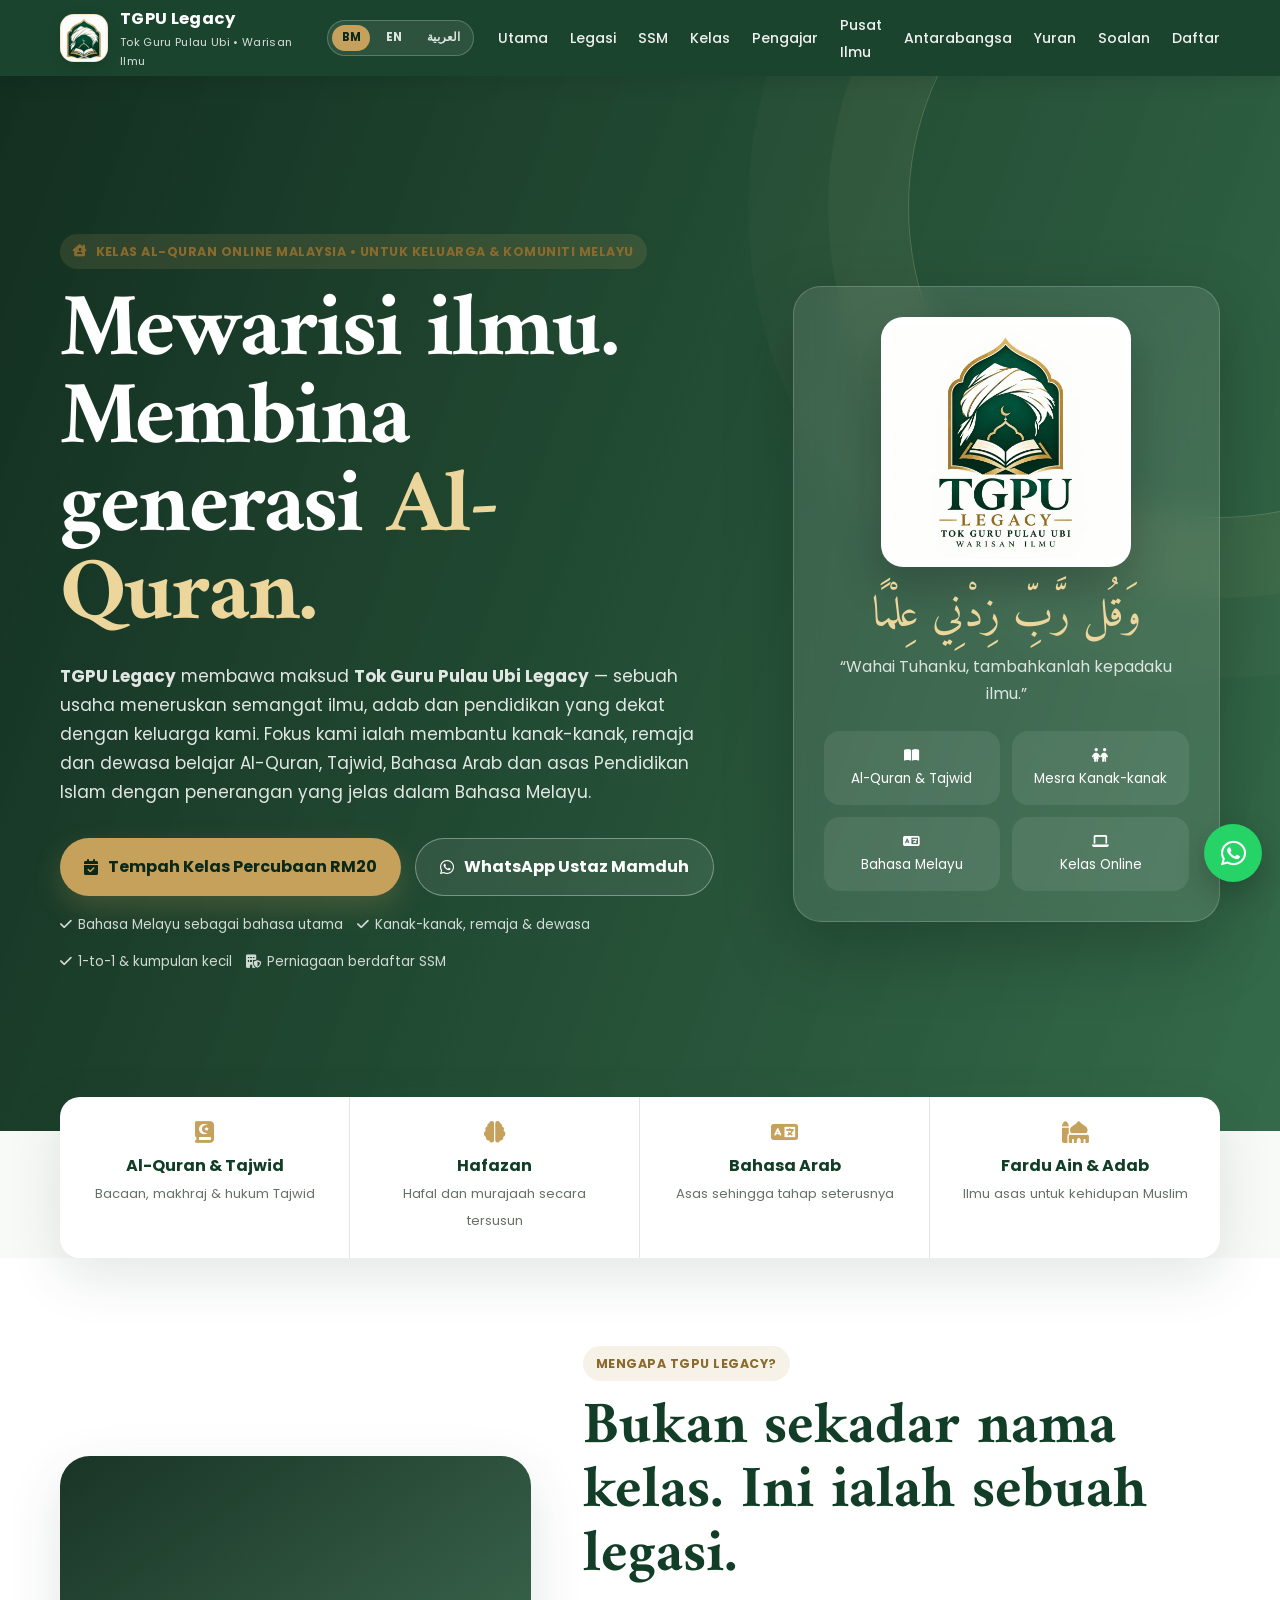
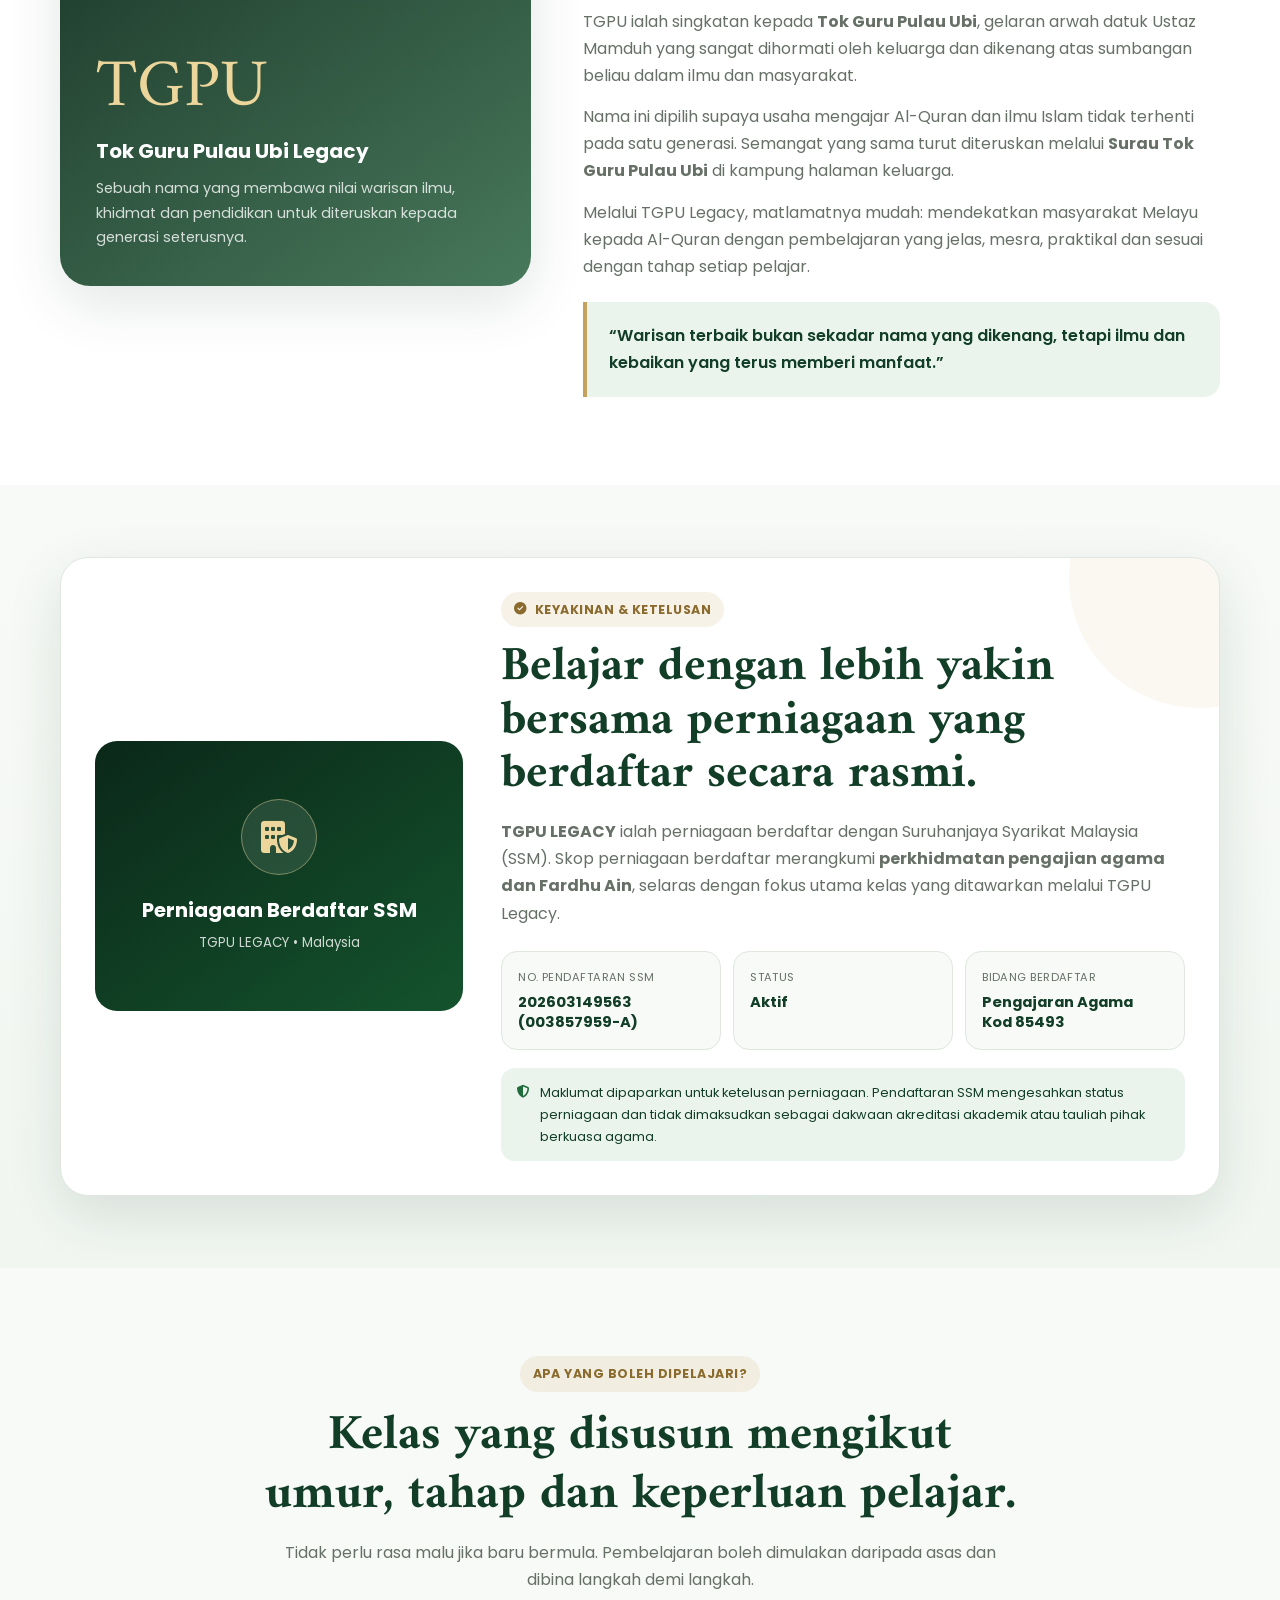
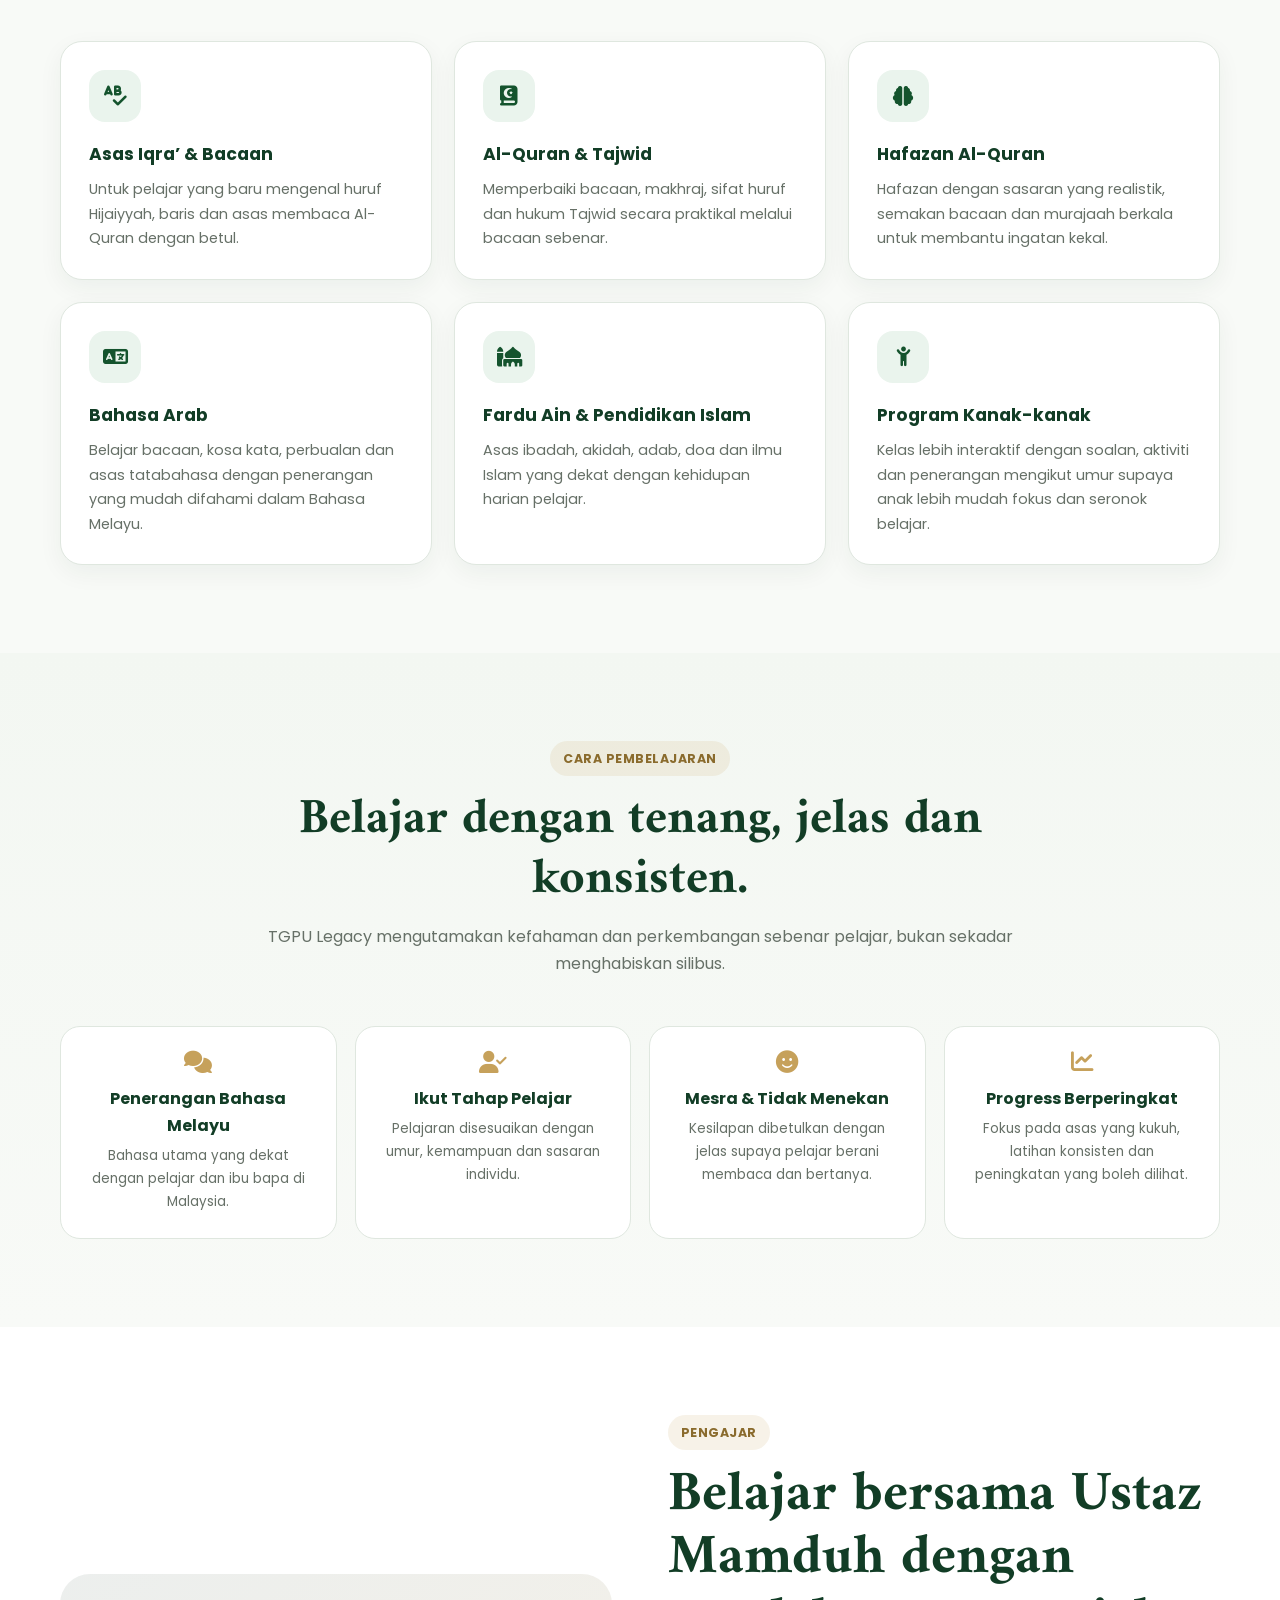
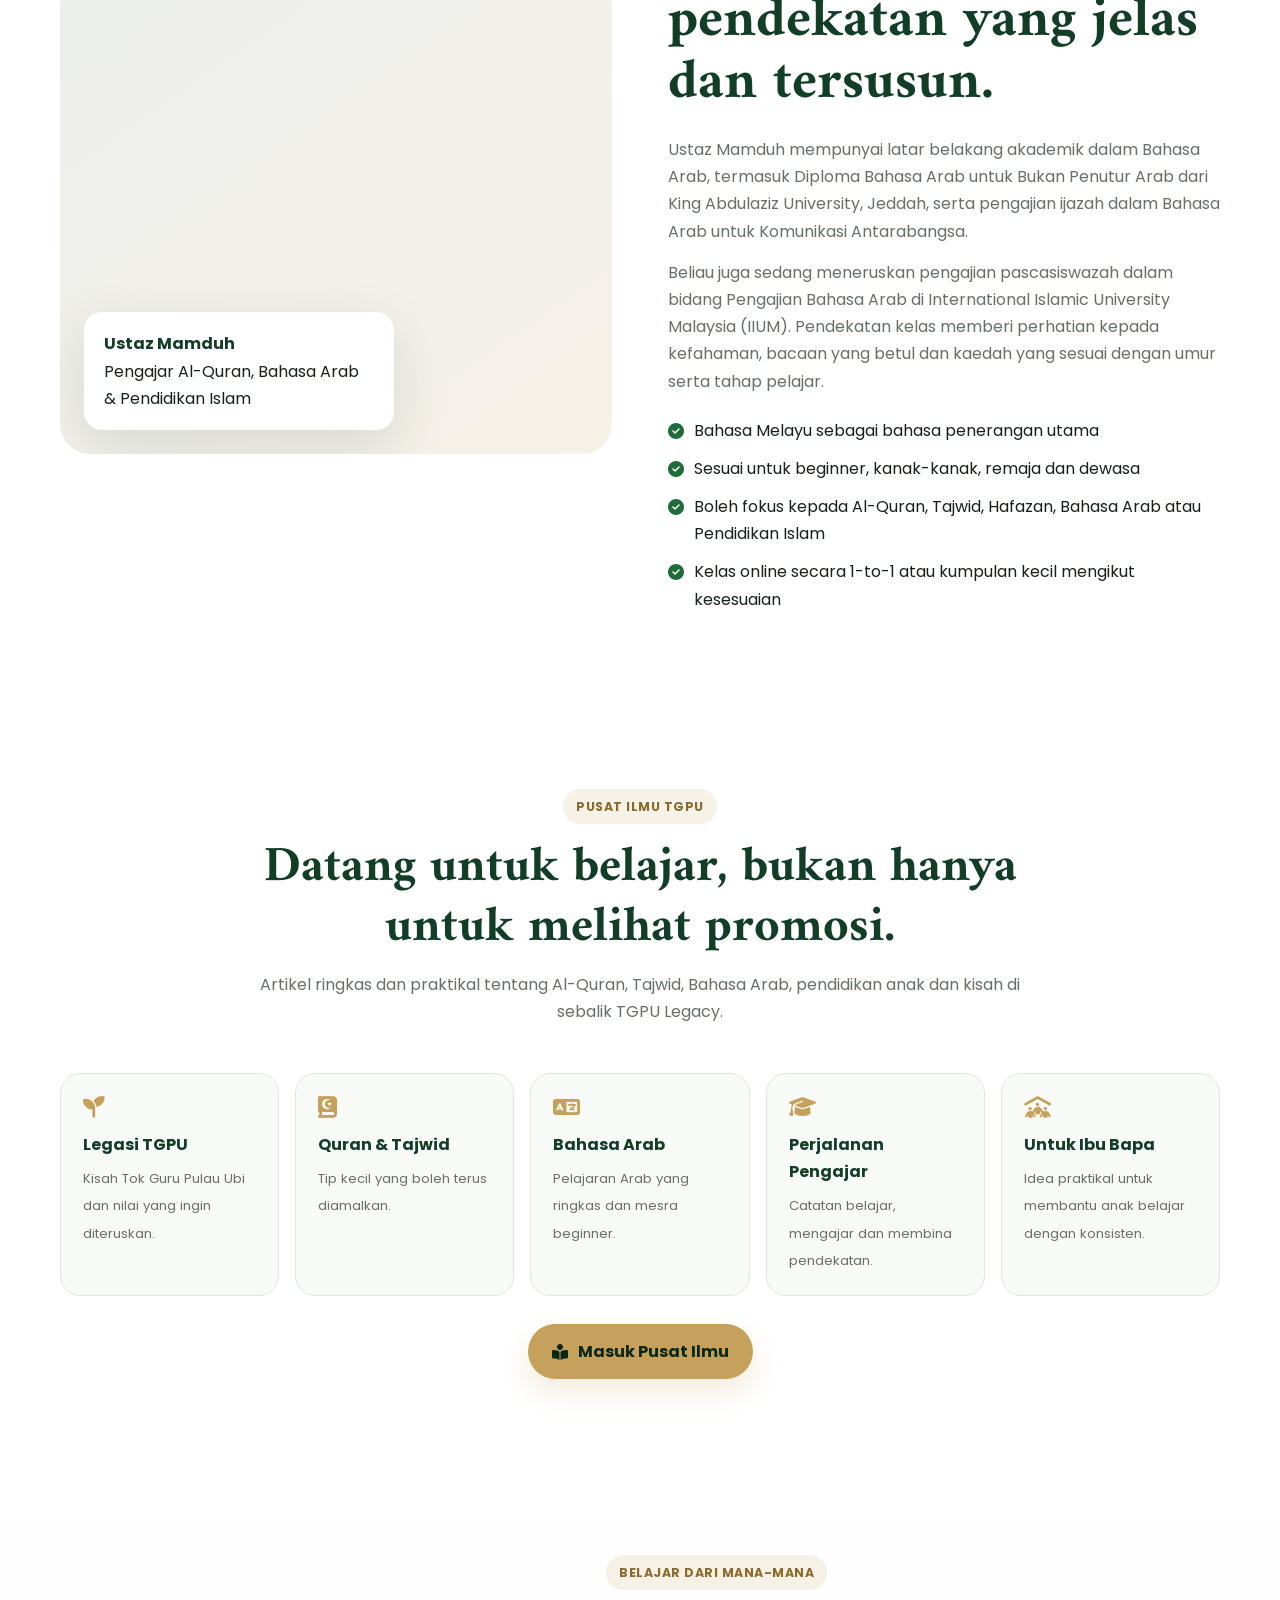
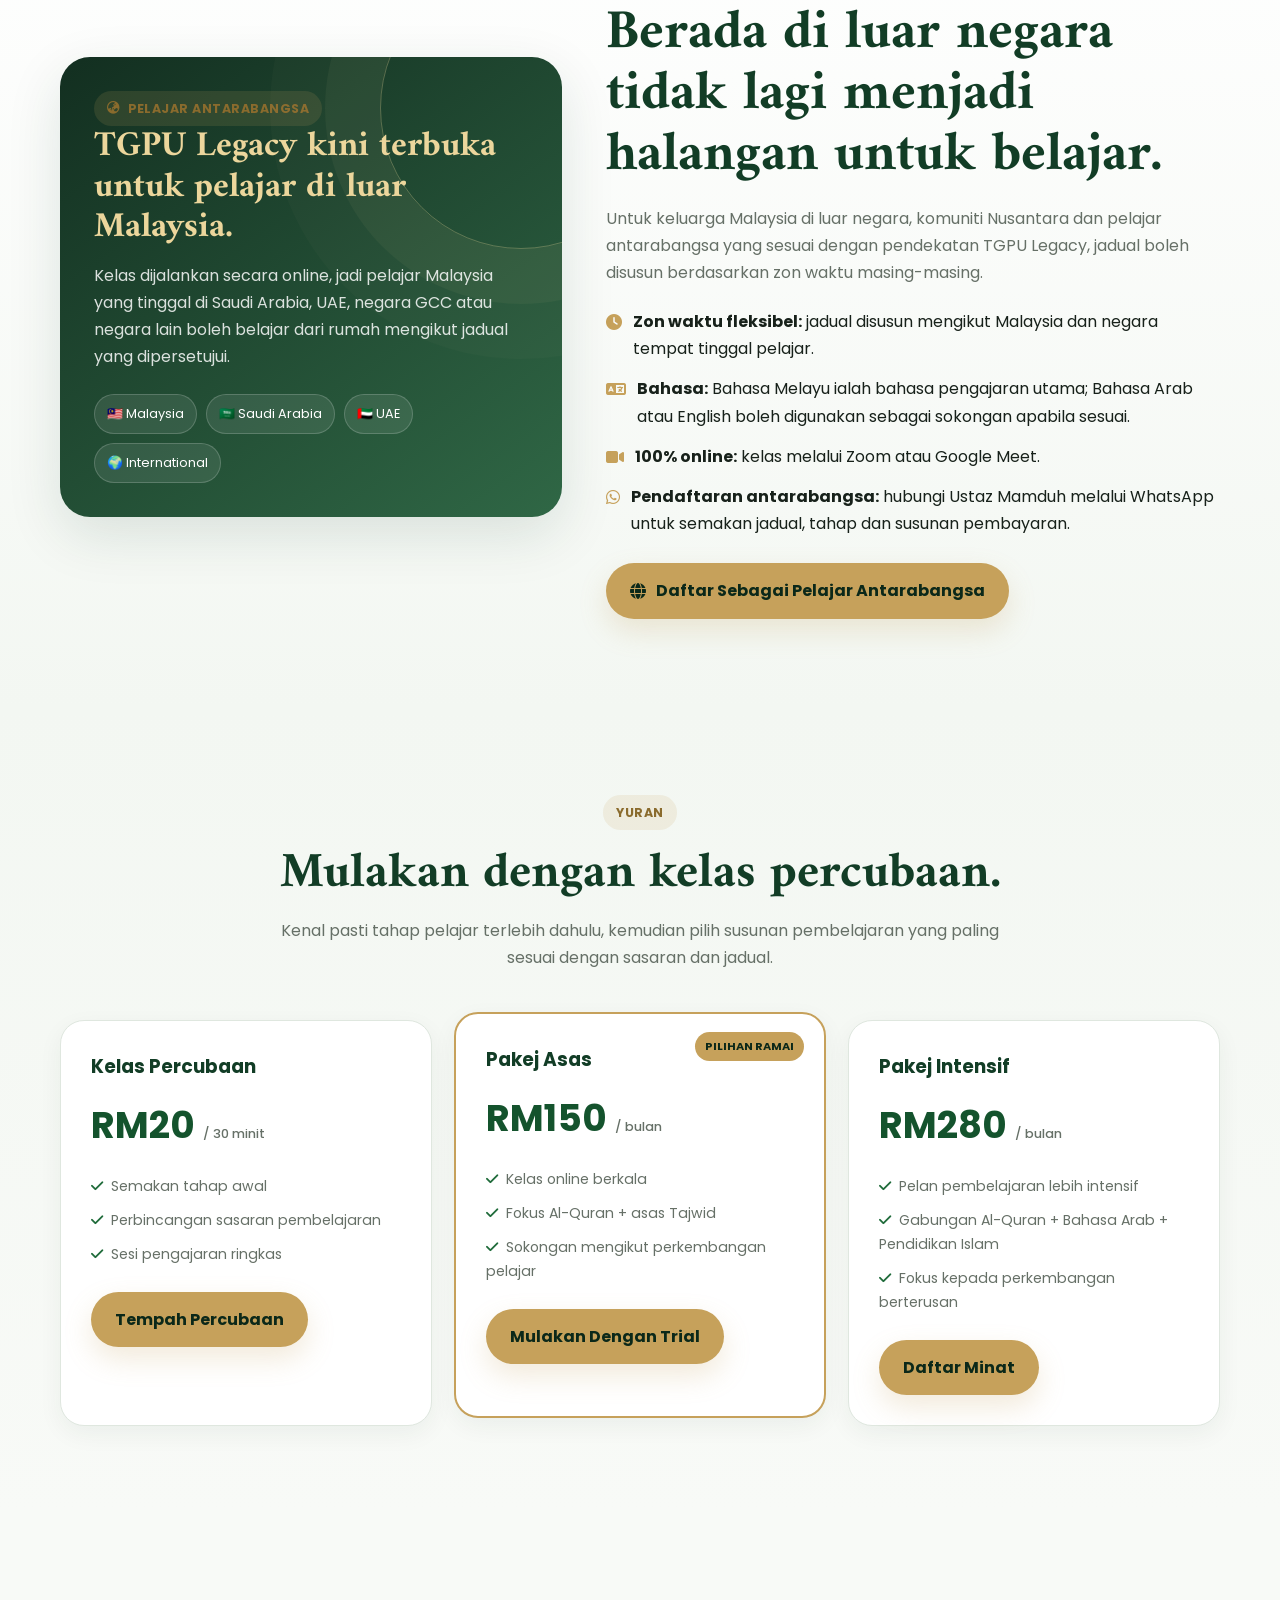
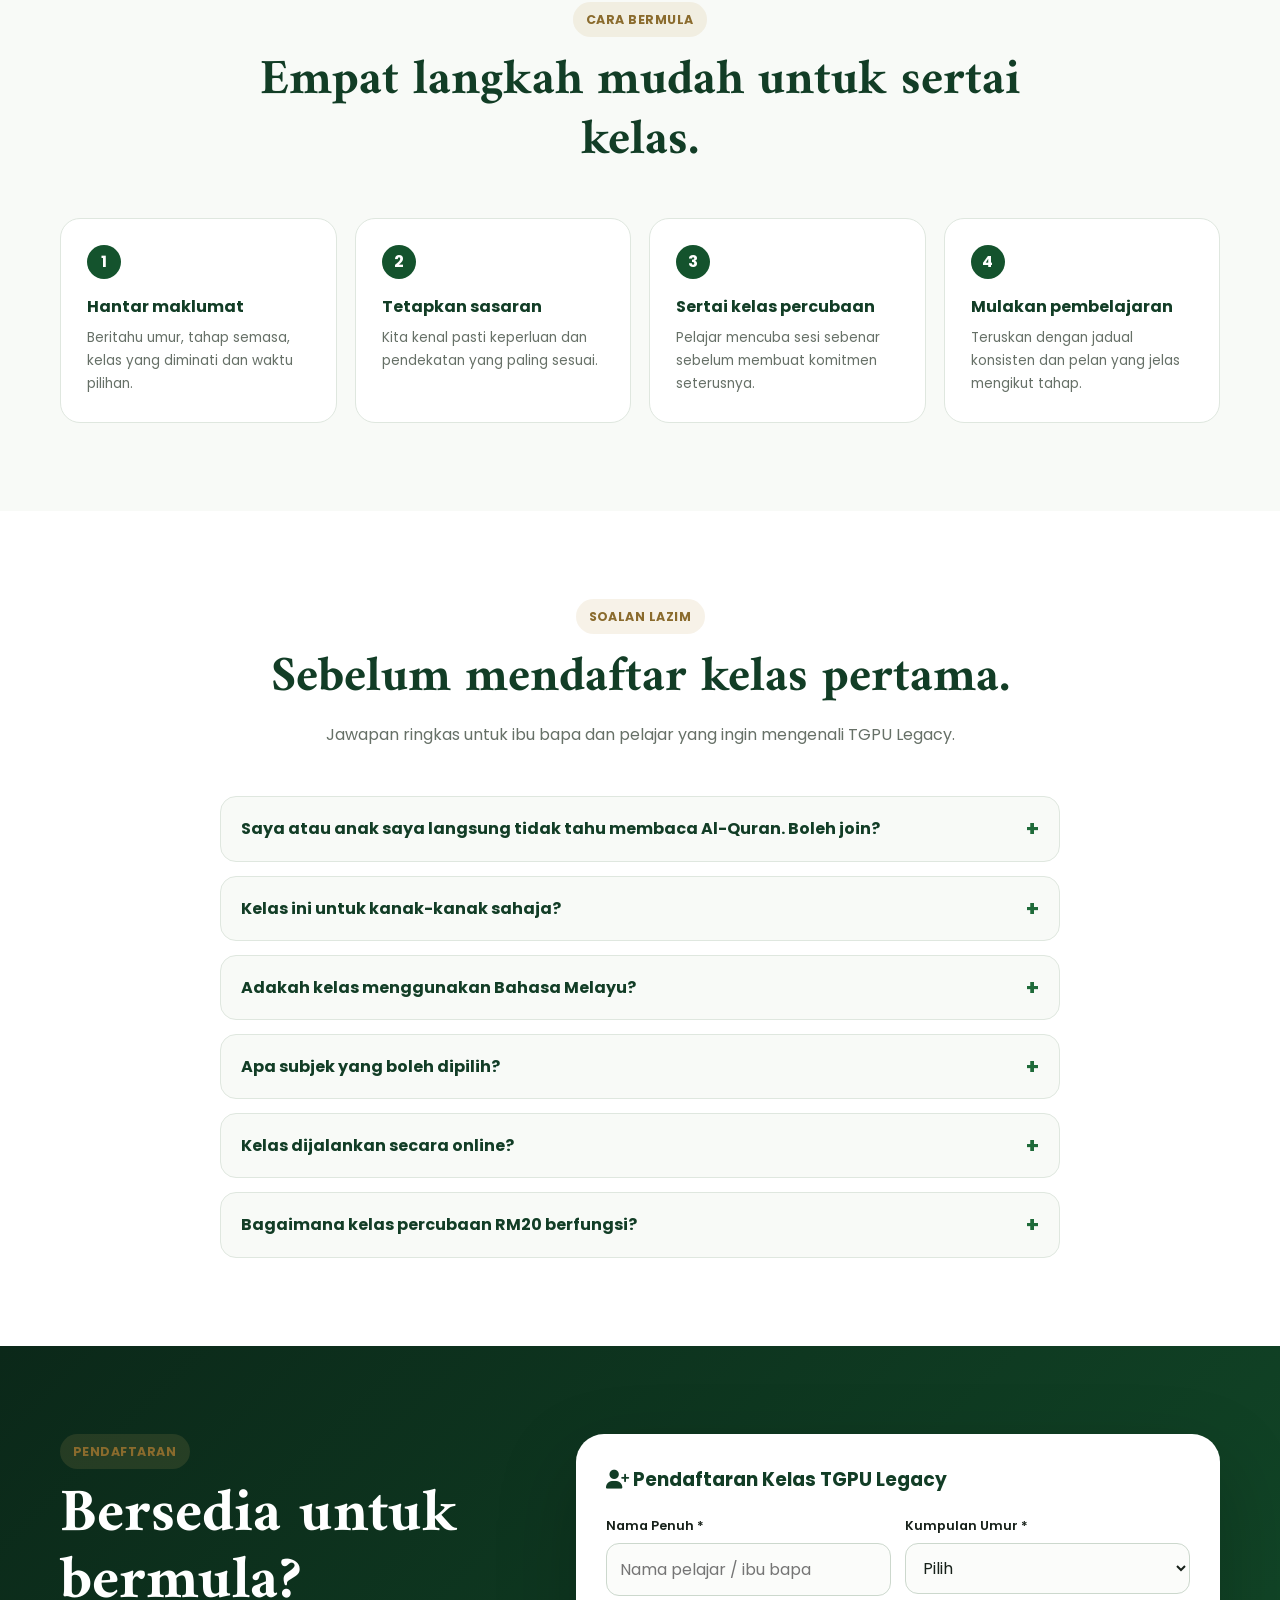
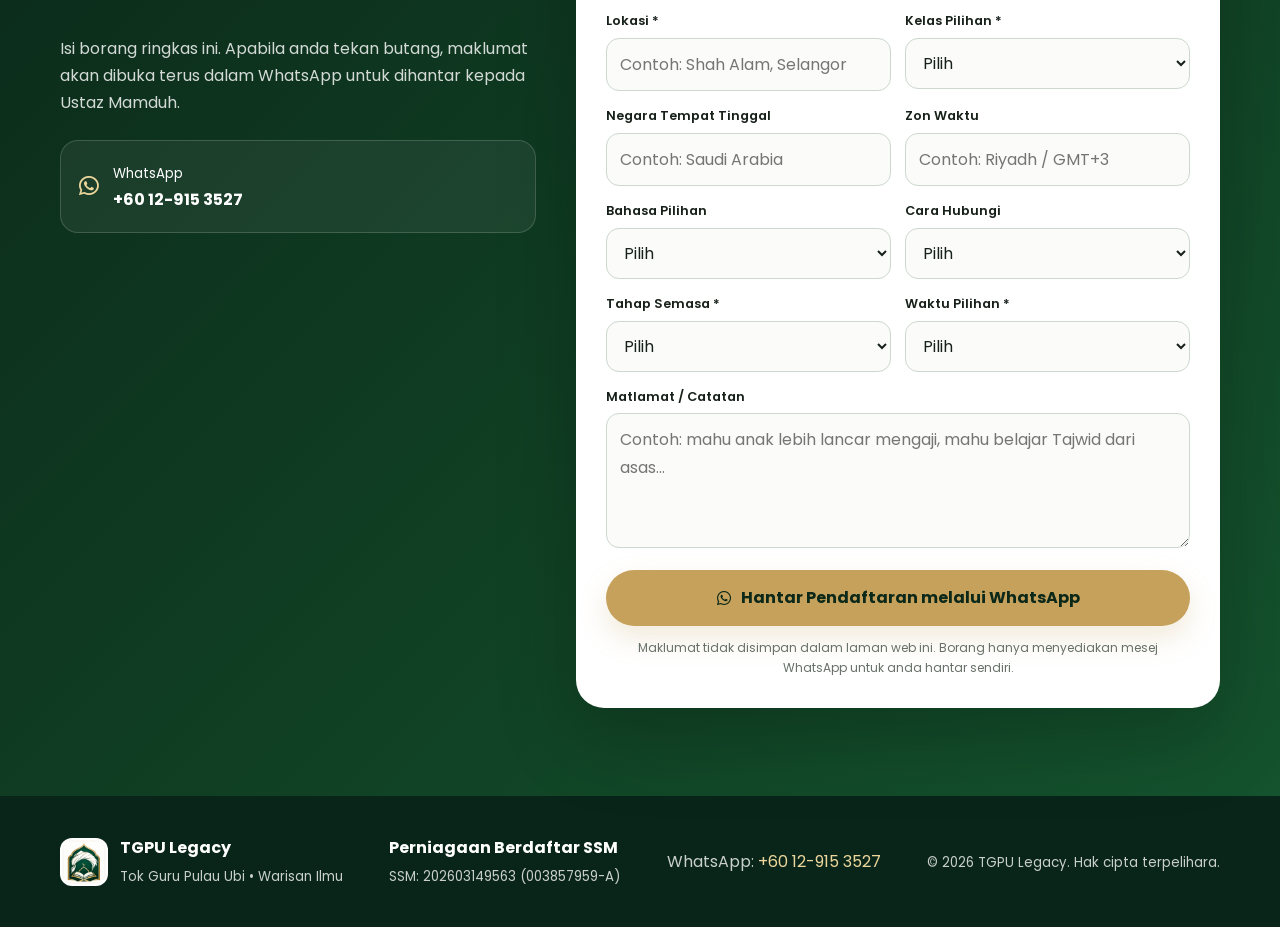
==== commit 293f08a1: "Add TGPU Learning Hub teaser and navigation" ====
--- a/index.html
+++ b/index.html
@@ -349,6 +349,16 @@
     .international-list li{display:flex;gap:11px;align-items:flex-start}
     .international-list i{color:var(--gold);margin-top:6px}
 
+
+    .learn-teaser{background:#fff}
+    .learn-teaser-grid{display:grid;grid-template-columns:repeat(5,1fr);gap:16px}
+    .learn-teaser-card{border:1px solid var(--line);border-radius:20px;padding:22px;background:var(--paper);text-decoration:none;transition:.2s ease}
+    .learn-teaser-card:hover{transform:translateY(-4px);box-shadow:var(--shadow)}
+    .learn-teaser-card i{font-size:1.35rem;color:var(--gold);margin-bottom:12px}
+    .learn-teaser-card strong{display:block;color:var(--green-900);margin-bottom:6px}
+    .learn-teaser-card span{font-size:.82rem;color:var(--muted)}
+    .learn-teaser-action{text-align:center;margin-top:28px}
+
     .pricing{background:linear-gradient(180deg,#f3f7f2,#f8faf7)}
     .price-grid{display:grid;grid-template-columns:repeat(3,1fr);gap:22px;align-items:stretch}
     .price-card{
@@ -445,6 +455,7 @@
       .quick-grid{grid-template-columns:1fr 1fr}
       .quick-item:nth-child(2){border-right:0}
       .cards,.price-grid{grid-template-columns:1fr 1fr}
+      .learn-teaser-grid{grid-template-columns:1fr 1fr}
       .method-grid,.process-grid{grid-template-columns:1fr 1fr}
       .price-card.featured{transform:none}
     }
@@ -455,7 +466,7 @@
       .hero-grid{padding:54px 0 72px}
       .hero h1{font-size:3.35rem}
       .hero-actions .btn{width:100%}
-      .quick-grid,.cards,.price-grid,.method-grid,.process-grid,.form-row,.ssm-facts{grid-template-columns:1fr}
+      .quick-grid,.cards,.price-grid,.method-grid,.process-grid,.form-row,.ssm-facts,.learn-teaser-grid{grid-template-columns:1fr}
       .quick-item{border-right:0;border-bottom:1px solid var(--line)}
       .quick-item:last-child{border-bottom:0}
       .about-panel{min-height:390px}
@@ -601,6 +612,7 @@
         <li><a href="#ssm">SSM</a></li>
         <li><a href="#classes">Kelas</a></li>
         <li><a href="#about">Pengajar</a></li>
+        <li><a href="learn.html">Pusat Ilmu</a></li>
         <li><a href="#international">Antarabangsa</a></li>
         <li><a href="#pricing">Yuran</a></li>
         <li><a href="#faq">Soalan</a></li>
@@ -822,7 +834,26 @@
     </div>
   </section>
 
-    <section class="international" id="international">
+    
+  <section class="learn-teaser">
+    <div class="container">
+      <div class="section-head">
+        <span class="eyebrow">Pusat Ilmu TGPU</span>
+        <h2>Datang untuk belajar, bukan hanya untuk melihat promosi.</h2>
+        <p>Artikel ringkas dan praktikal tentang Al-Quran, Tajwid, Bahasa Arab, pendidikan anak dan kisah di sebalik TGPU Legacy.</p>
+      </div>
+      <div class="learn-teaser-grid">
+        <a class="learn-teaser-card" href="learn.html#legacy"><i class="fa-solid fa-seedling"></i><strong>Legasi TGPU</strong><span>Kisah Tok Guru Pulau Ubi dan nilai yang ingin diteruskan.</span></a>
+        <a class="learn-teaser-card" href="learn.html#tajwid"><i class="fa-solid fa-book-quran"></i><strong>Quran & Tajwid</strong><span>Tip kecil yang boleh terus diamalkan.</span></a>
+        <a class="learn-teaser-card" href="learn.html#arabic"><i class="fa-solid fa-language"></i><strong>Bahasa Arab</strong><span>Pelajaran Arab yang ringkas dan mesra beginner.</span></a>
+        <a class="learn-teaser-card" href="learn.html#journey"><i class="fa-solid fa-graduation-cap"></i><strong>Perjalanan Pengajar</strong><span>Catatan belajar, mengajar dan membina pendekatan.</span></a>
+        <a class="learn-teaser-card" href="learn.html#parents"><i class="fa-solid fa-people-roof"></i><strong>Untuk Ibu Bapa</strong><span>Idea praktikal untuk membantu anak belajar dengan konsisten.</span></a>
+      </div>
+      <div class="learn-teaser-action"><a class="btn btn-gold" href="learn.html"><i class="fa-solid fa-book-open-reader"></i> Masuk Pusat Ilmu</a></div>
+    </div>
+  </section>
+
+  <section class="international" id="international">
     <div class="container international-grid">
       <div class="international-panel">
         <span class="eyebrow"><i class="fa-solid fa-earth-asia"></i> Pelajar Antarabangsa</span>
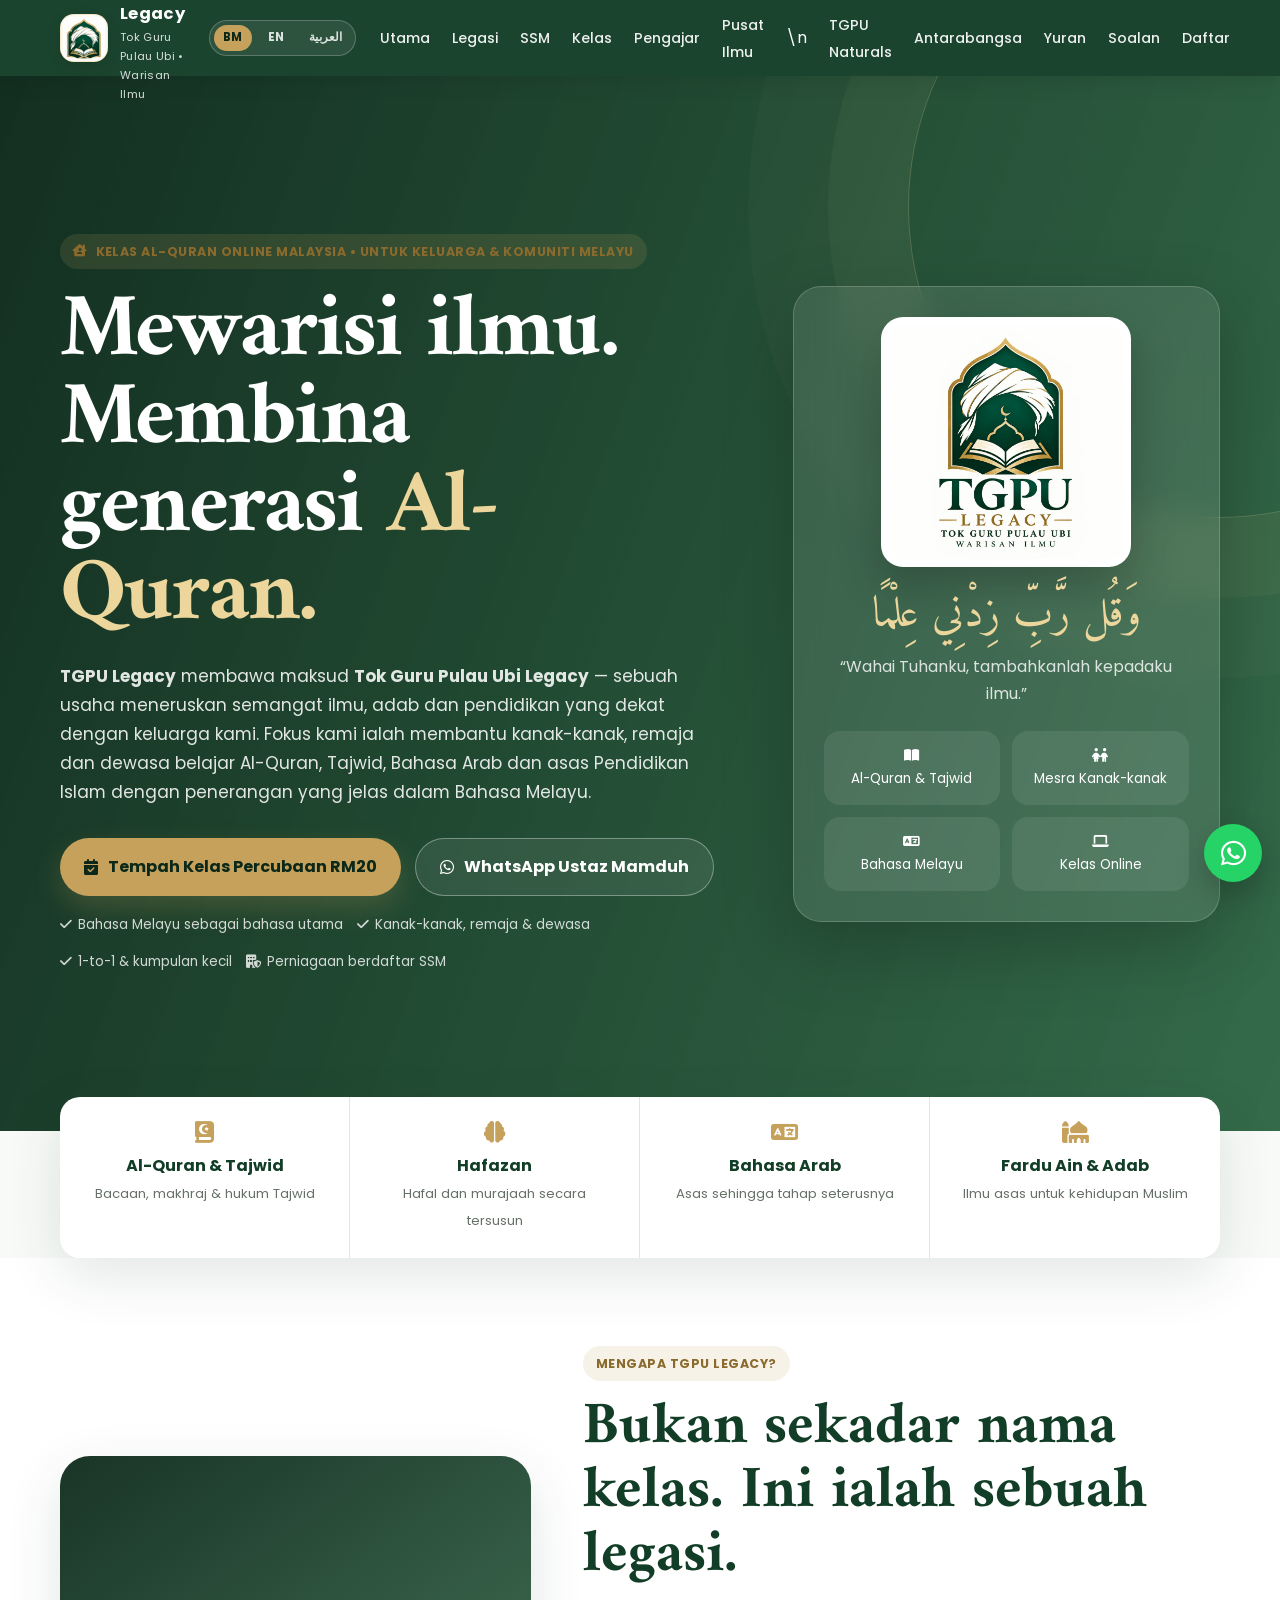
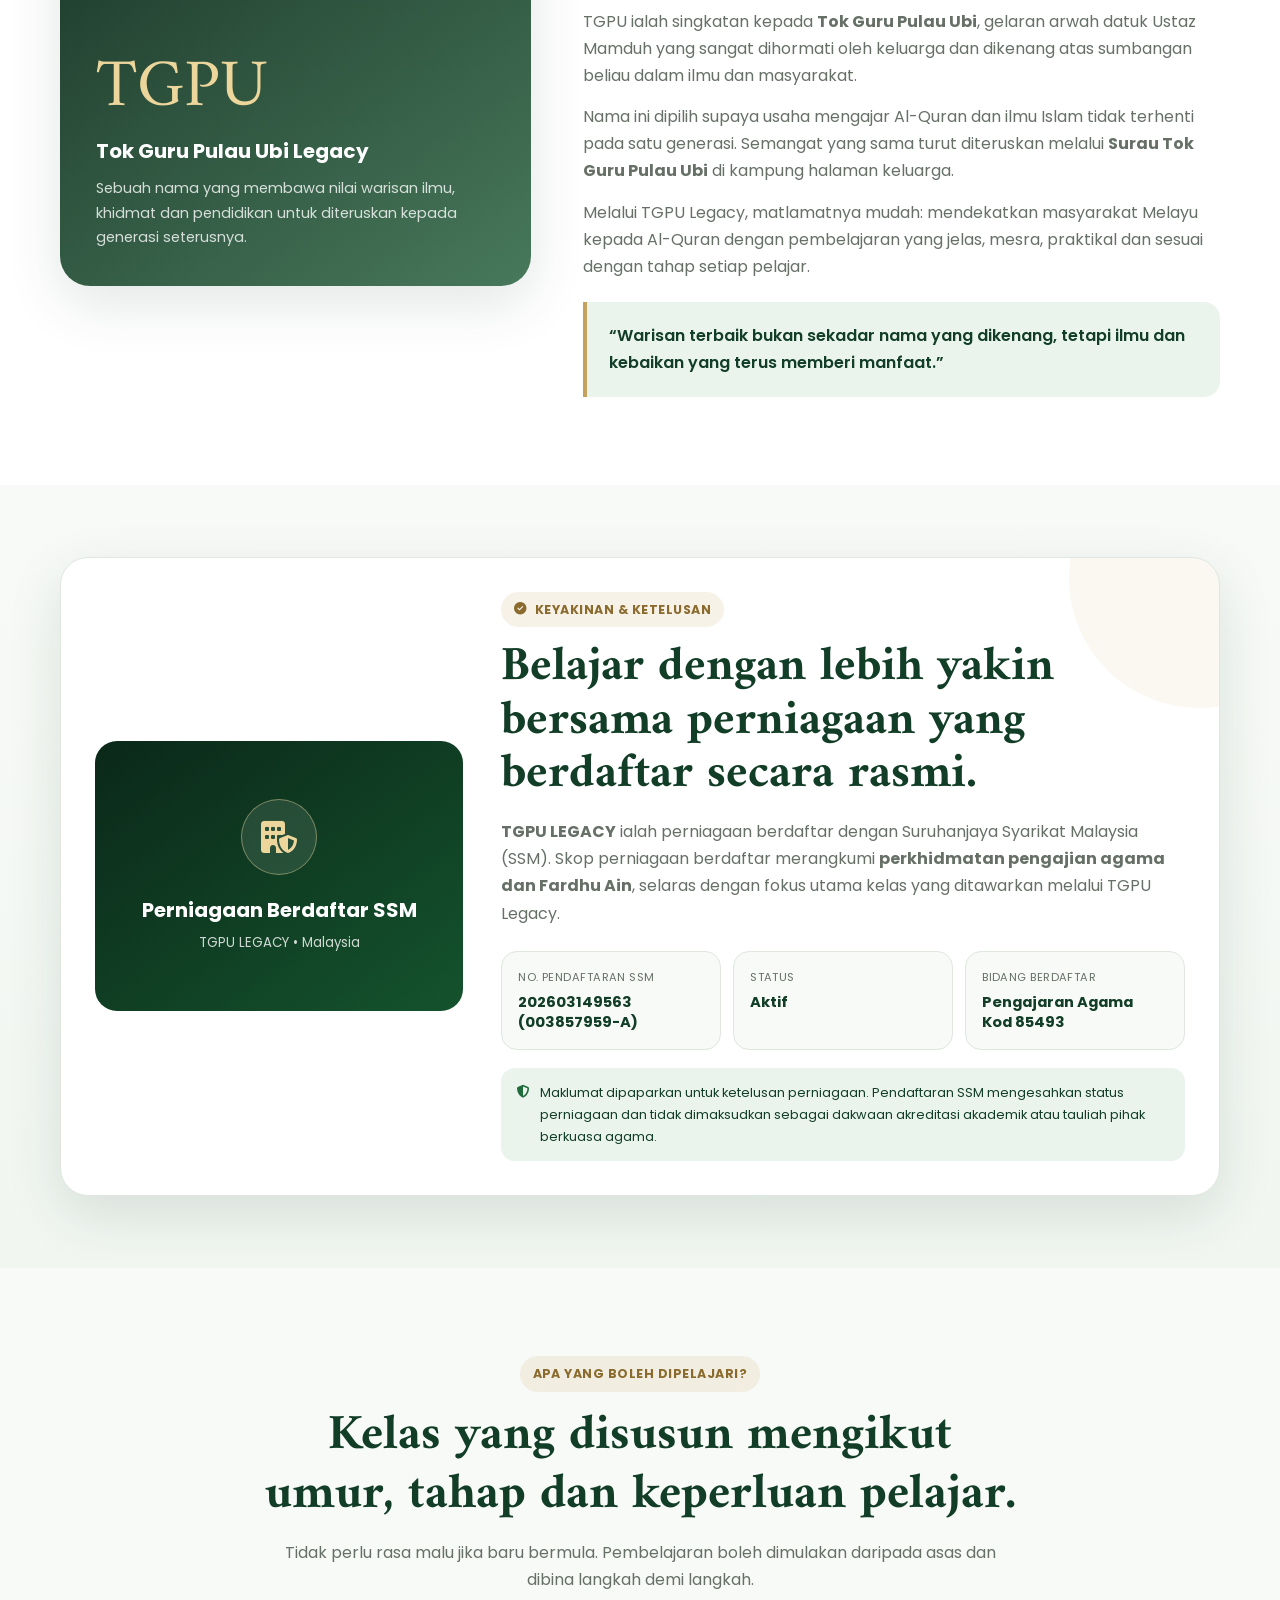
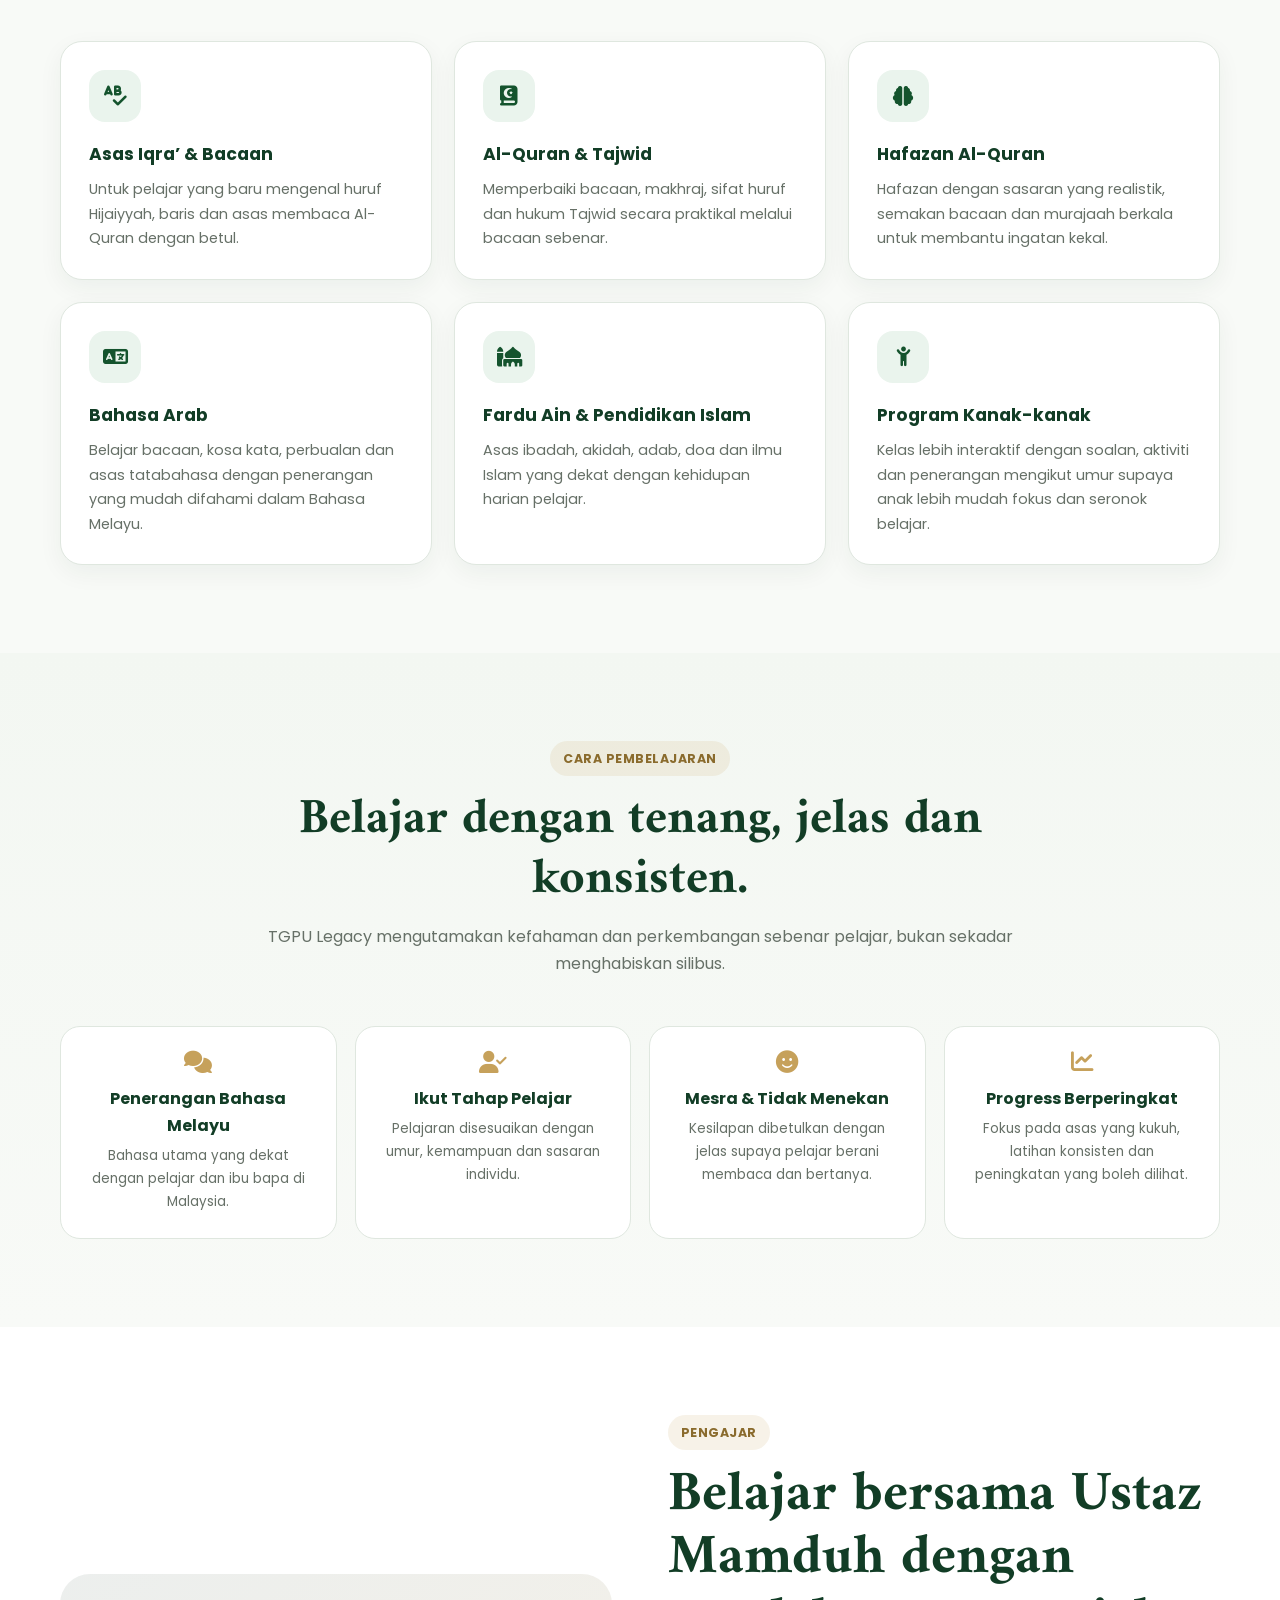
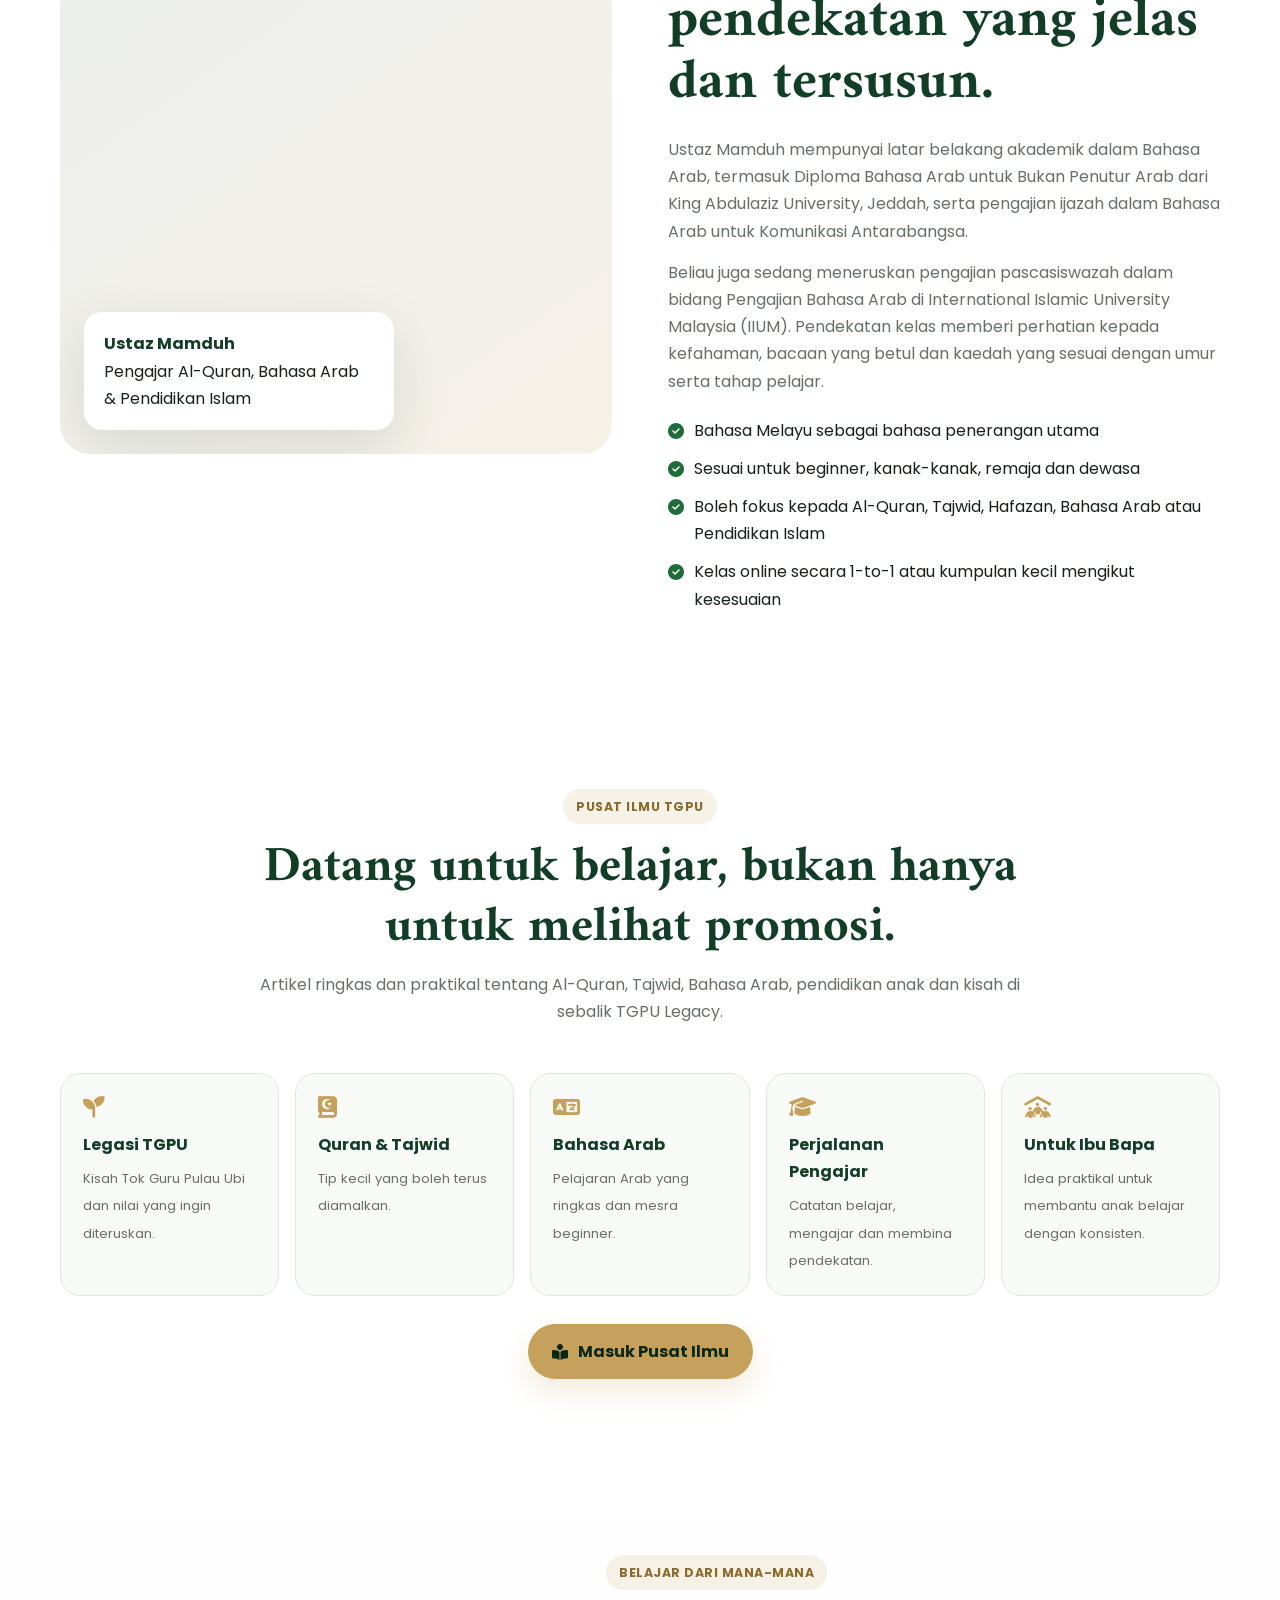
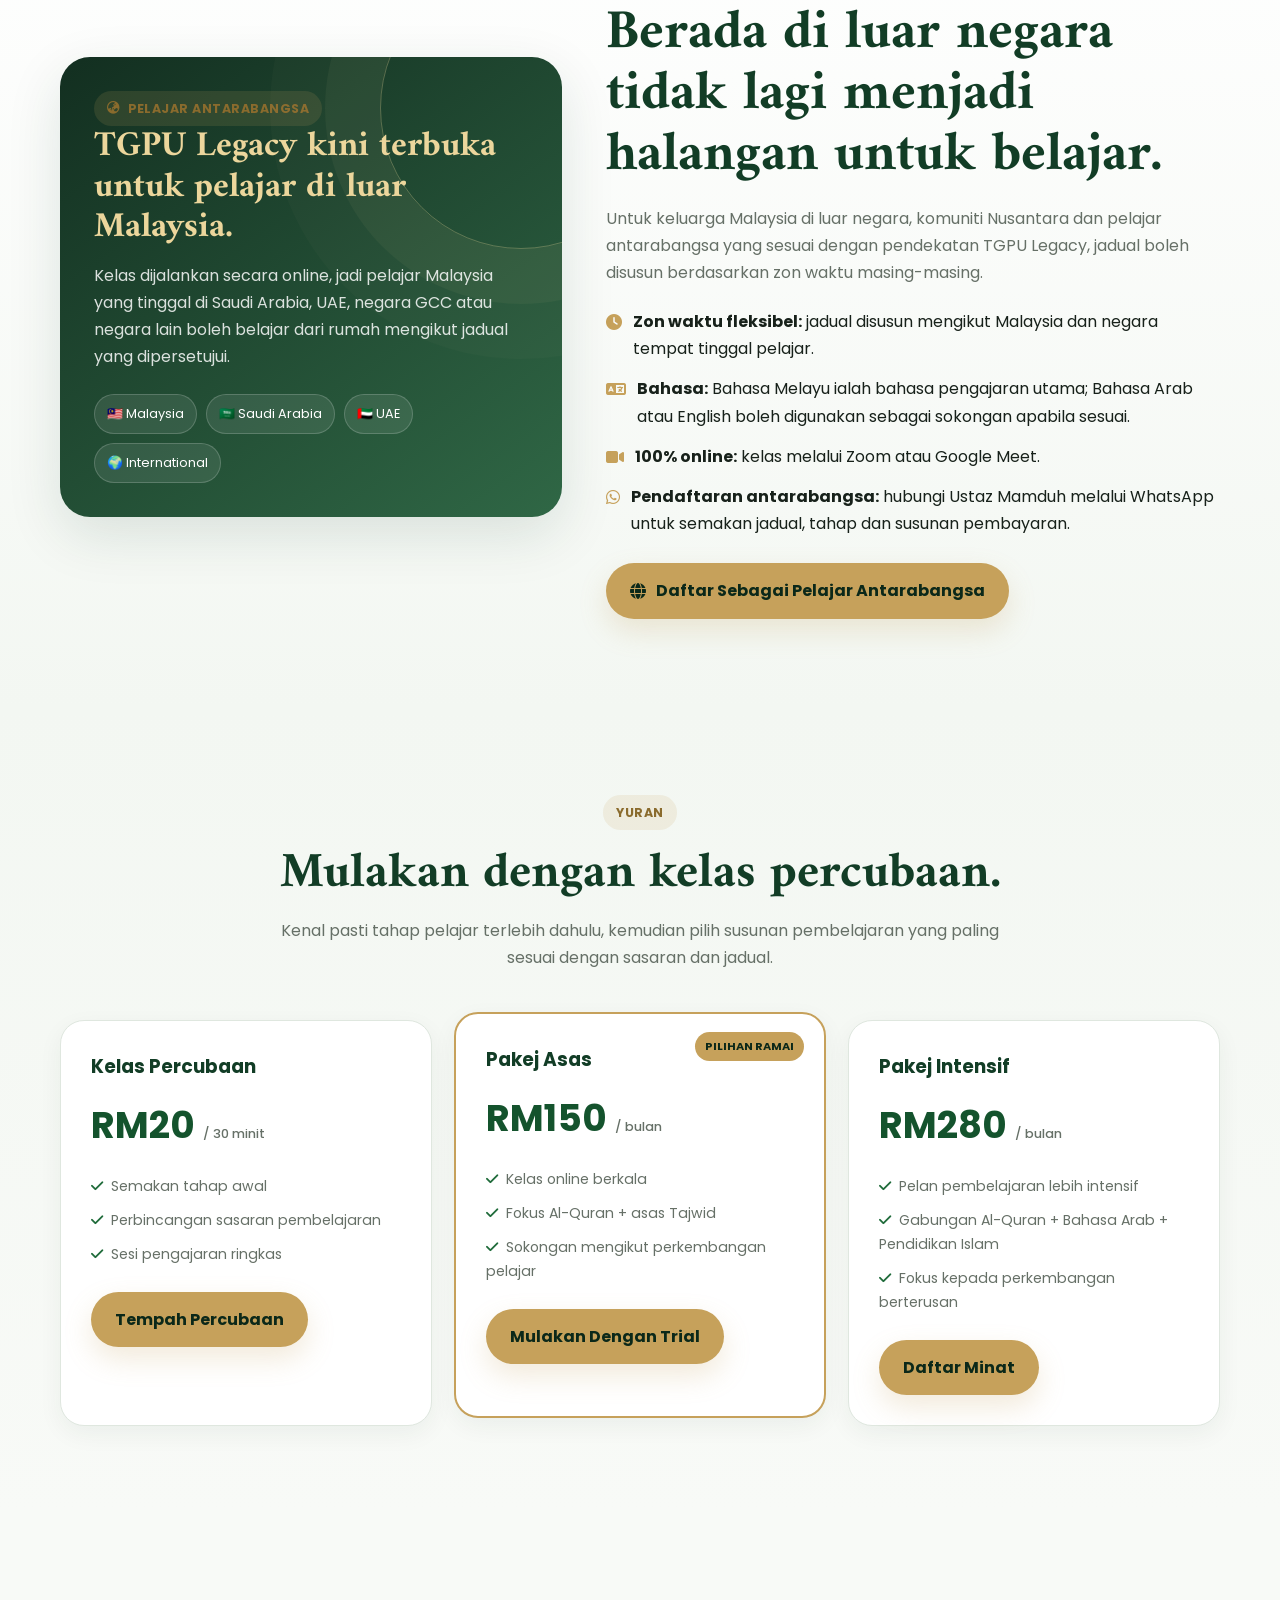
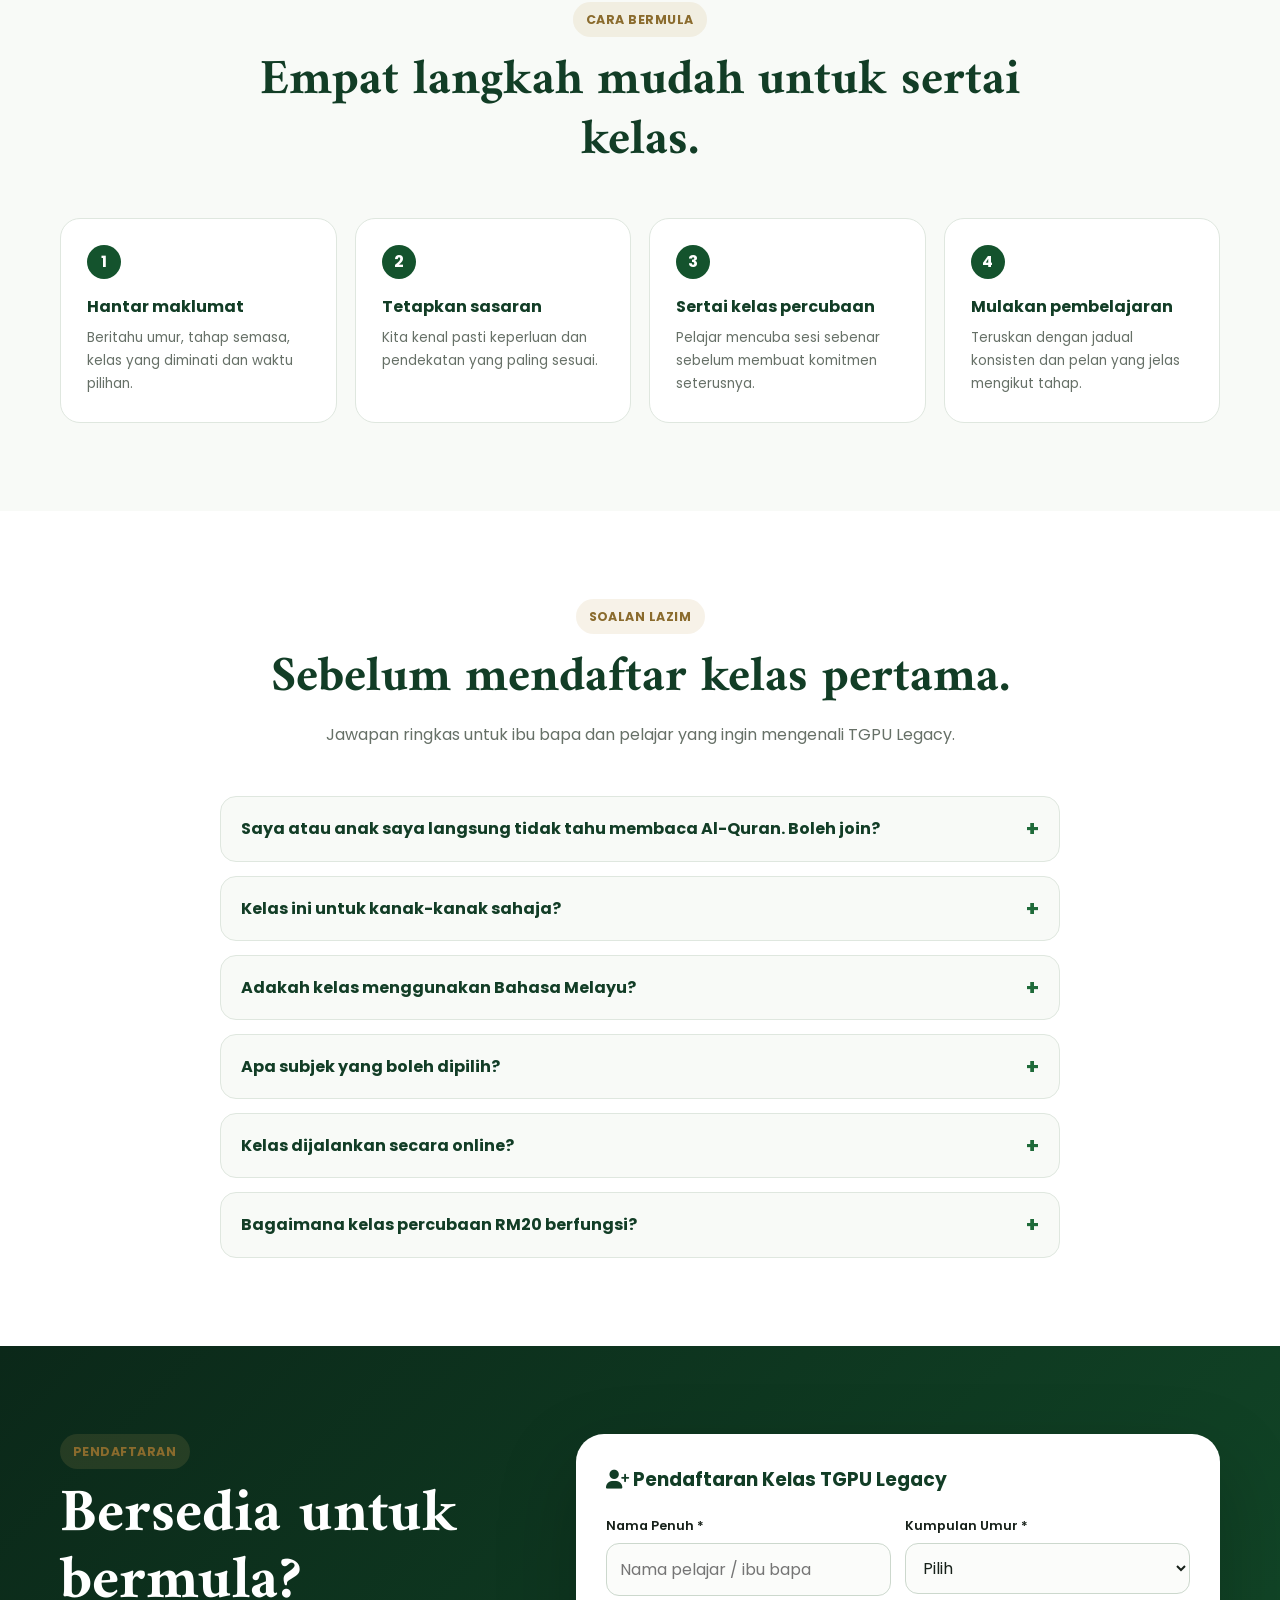
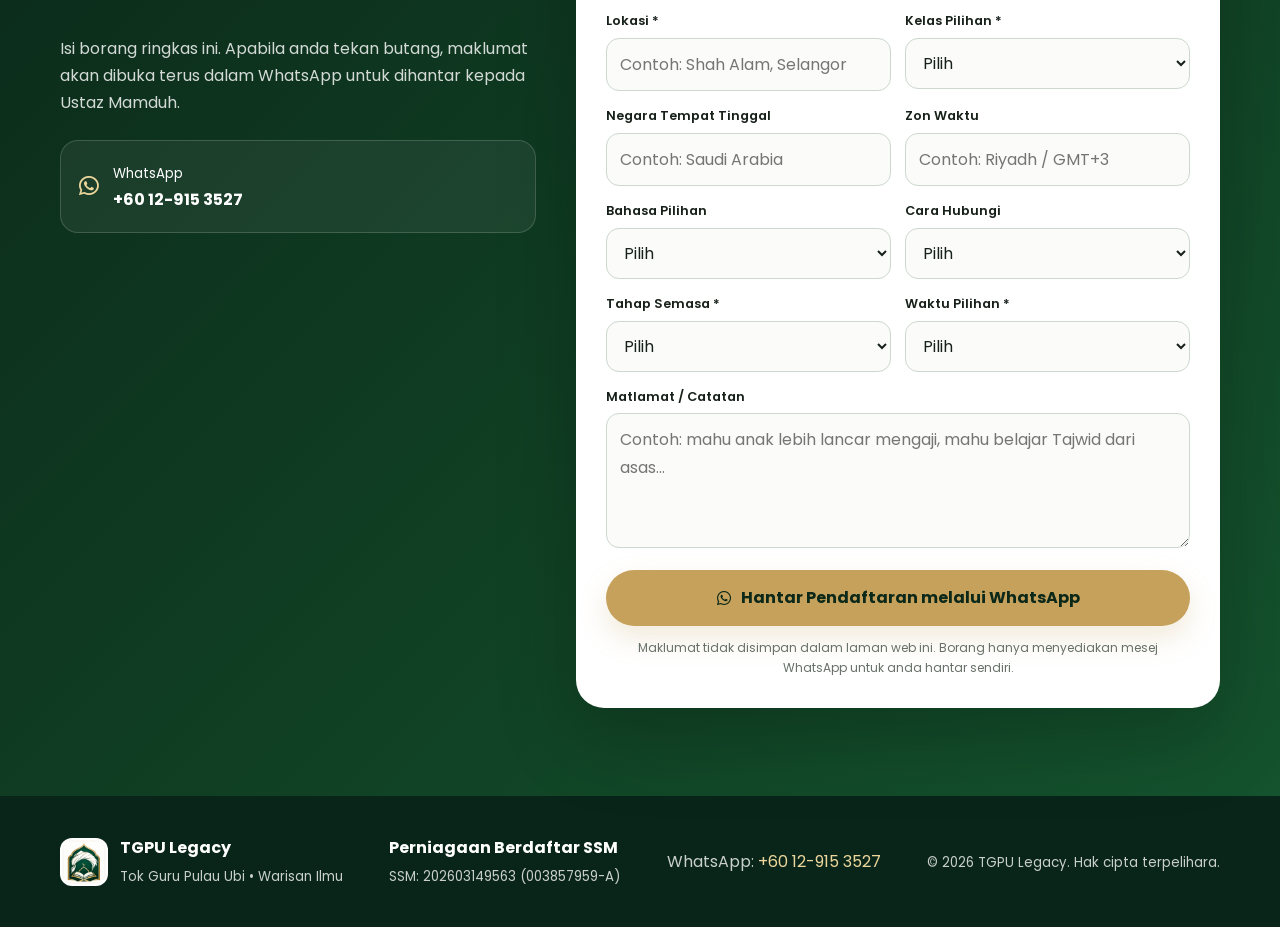
==== commit ba5b5dc3: "Link TGPU Naturals from main navigation" ====
--- a/index.html
+++ b/index.html
@@ -612,7 +612,7 @@
         <li><a href="#ssm">SSM</a></li>
         <li><a href="#classes">Kelas</a></li>
         <li><a href="#about">Pengajar</a></li>
-        <li><a href="learn.html">Pusat Ilmu</a></li>
+        <li><a href="learn.html">Pusat Ilmu</a></li>\n        <li><a href="wellness/">TGPU Naturals</a></li>
         <li><a href="#international">Antarabangsa</a></li>
         <li><a href="#pricing">Yuran</a></li>
         <li><a href="#faq">Soalan</a></li>
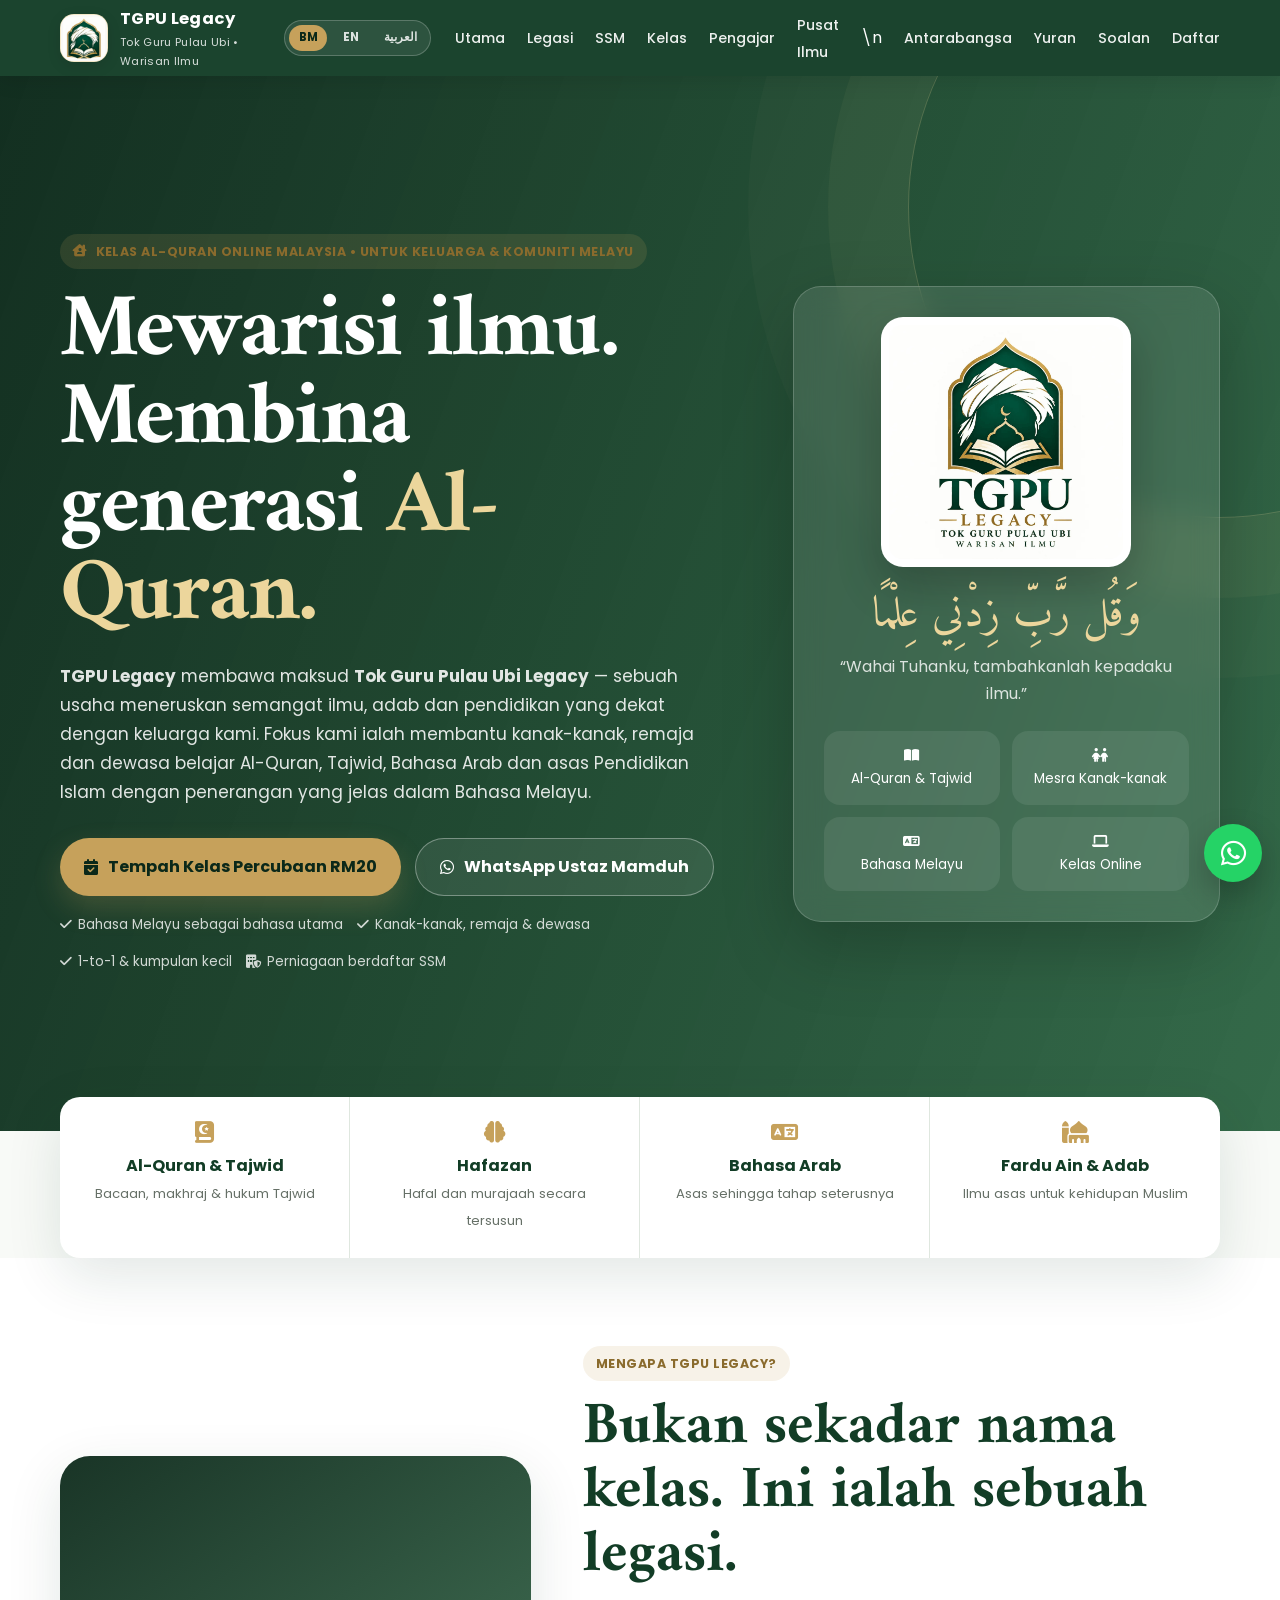
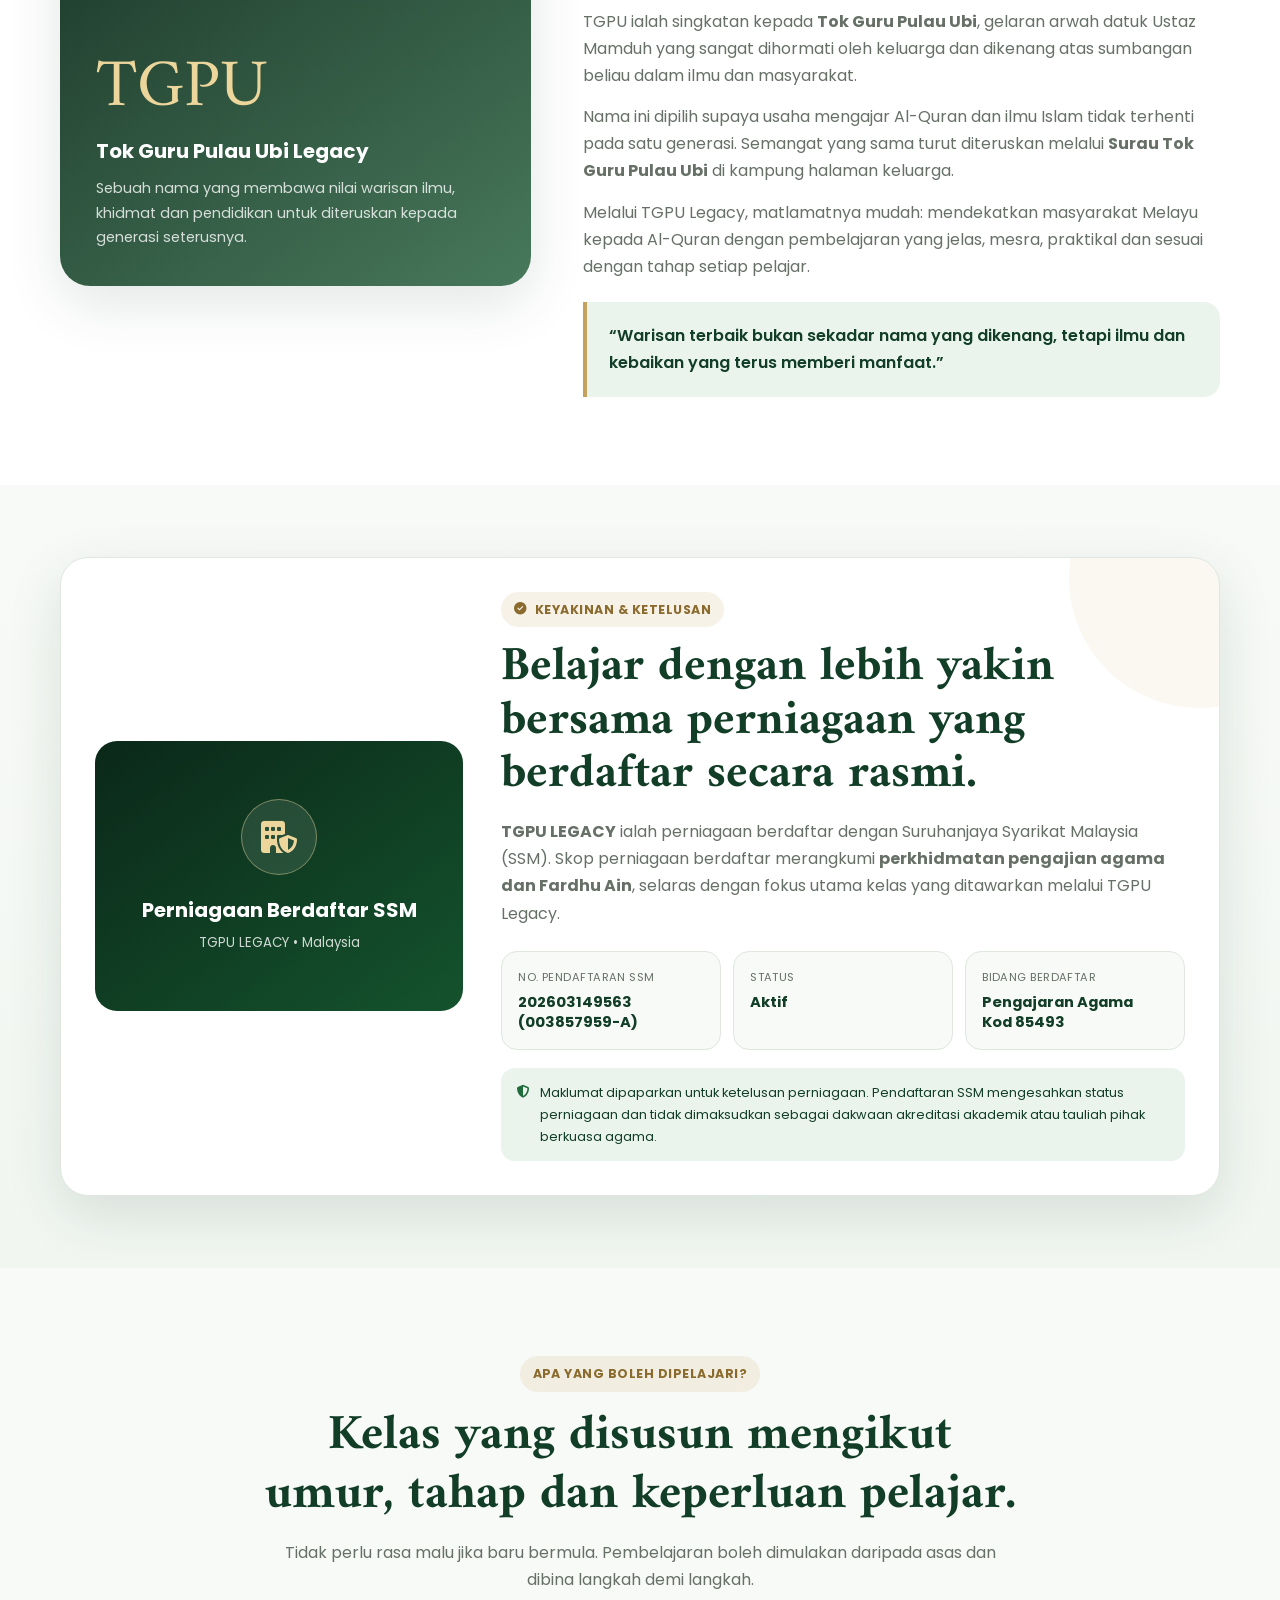
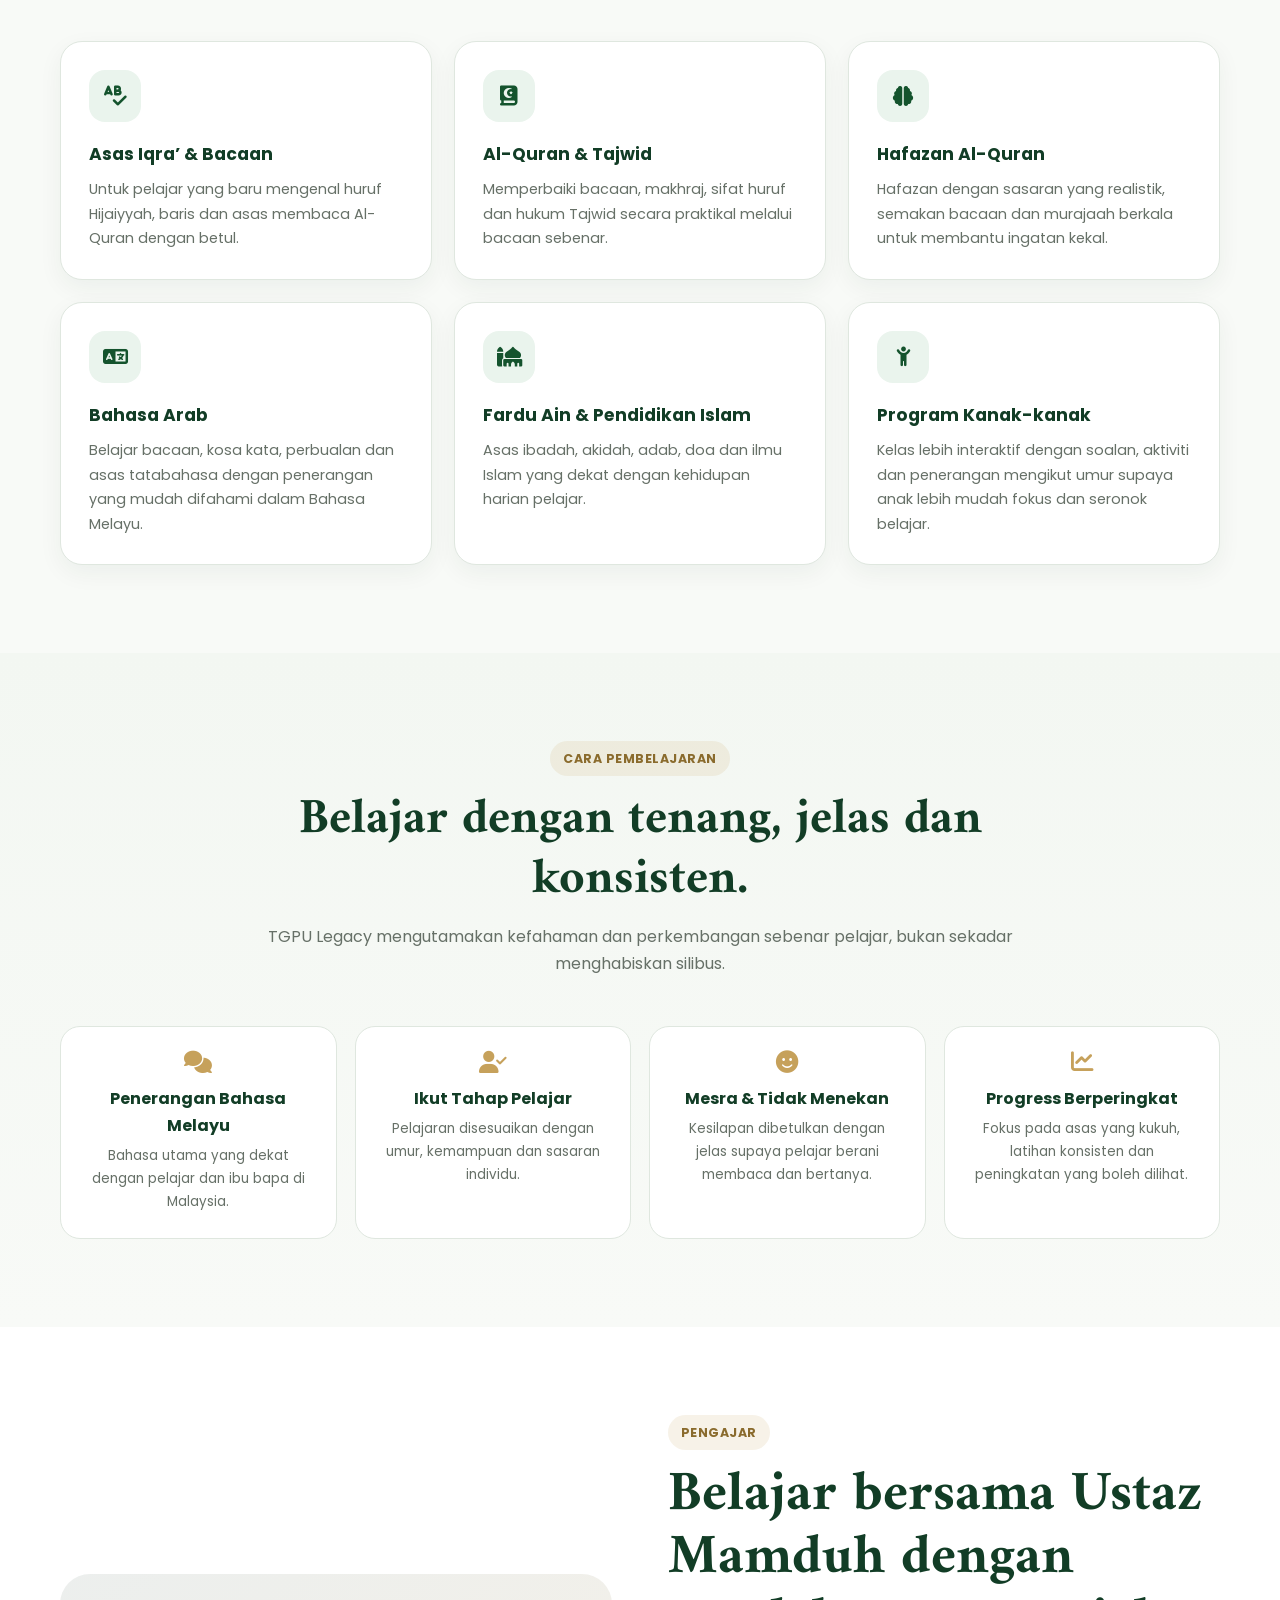
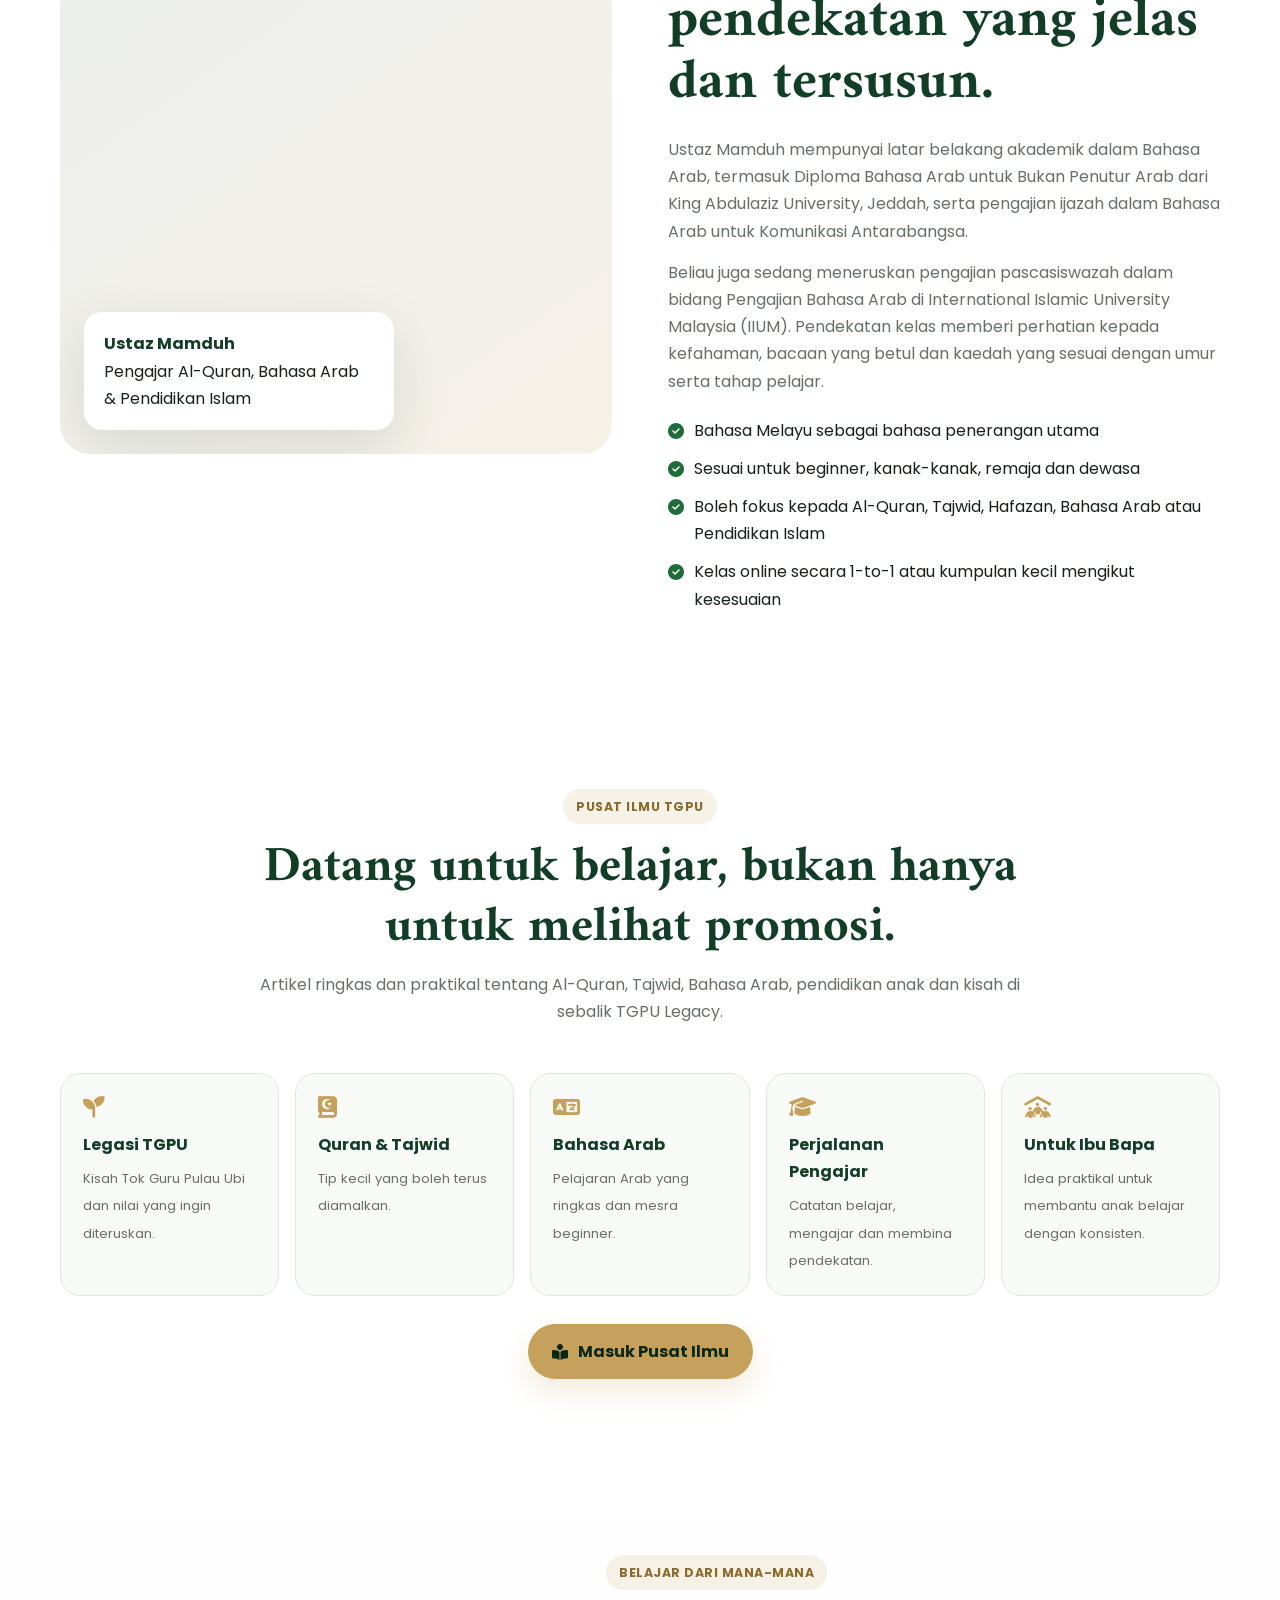
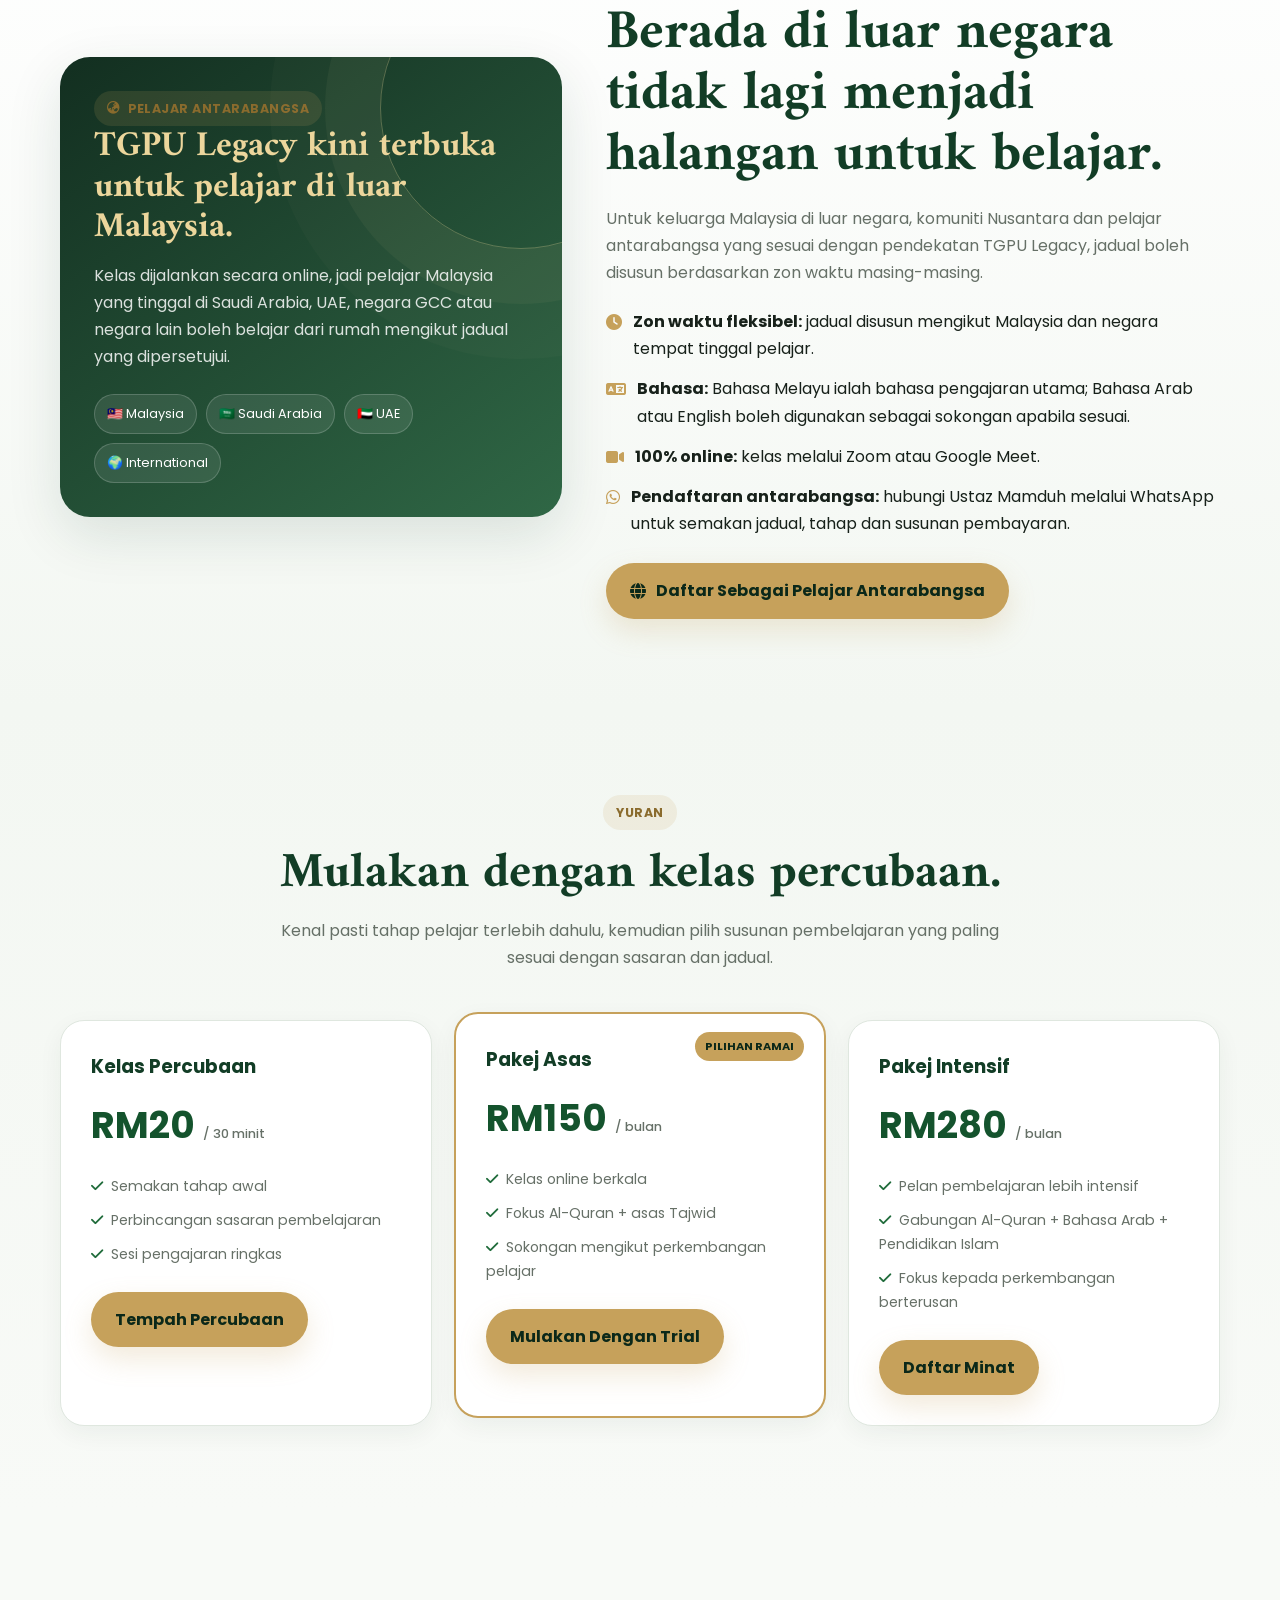
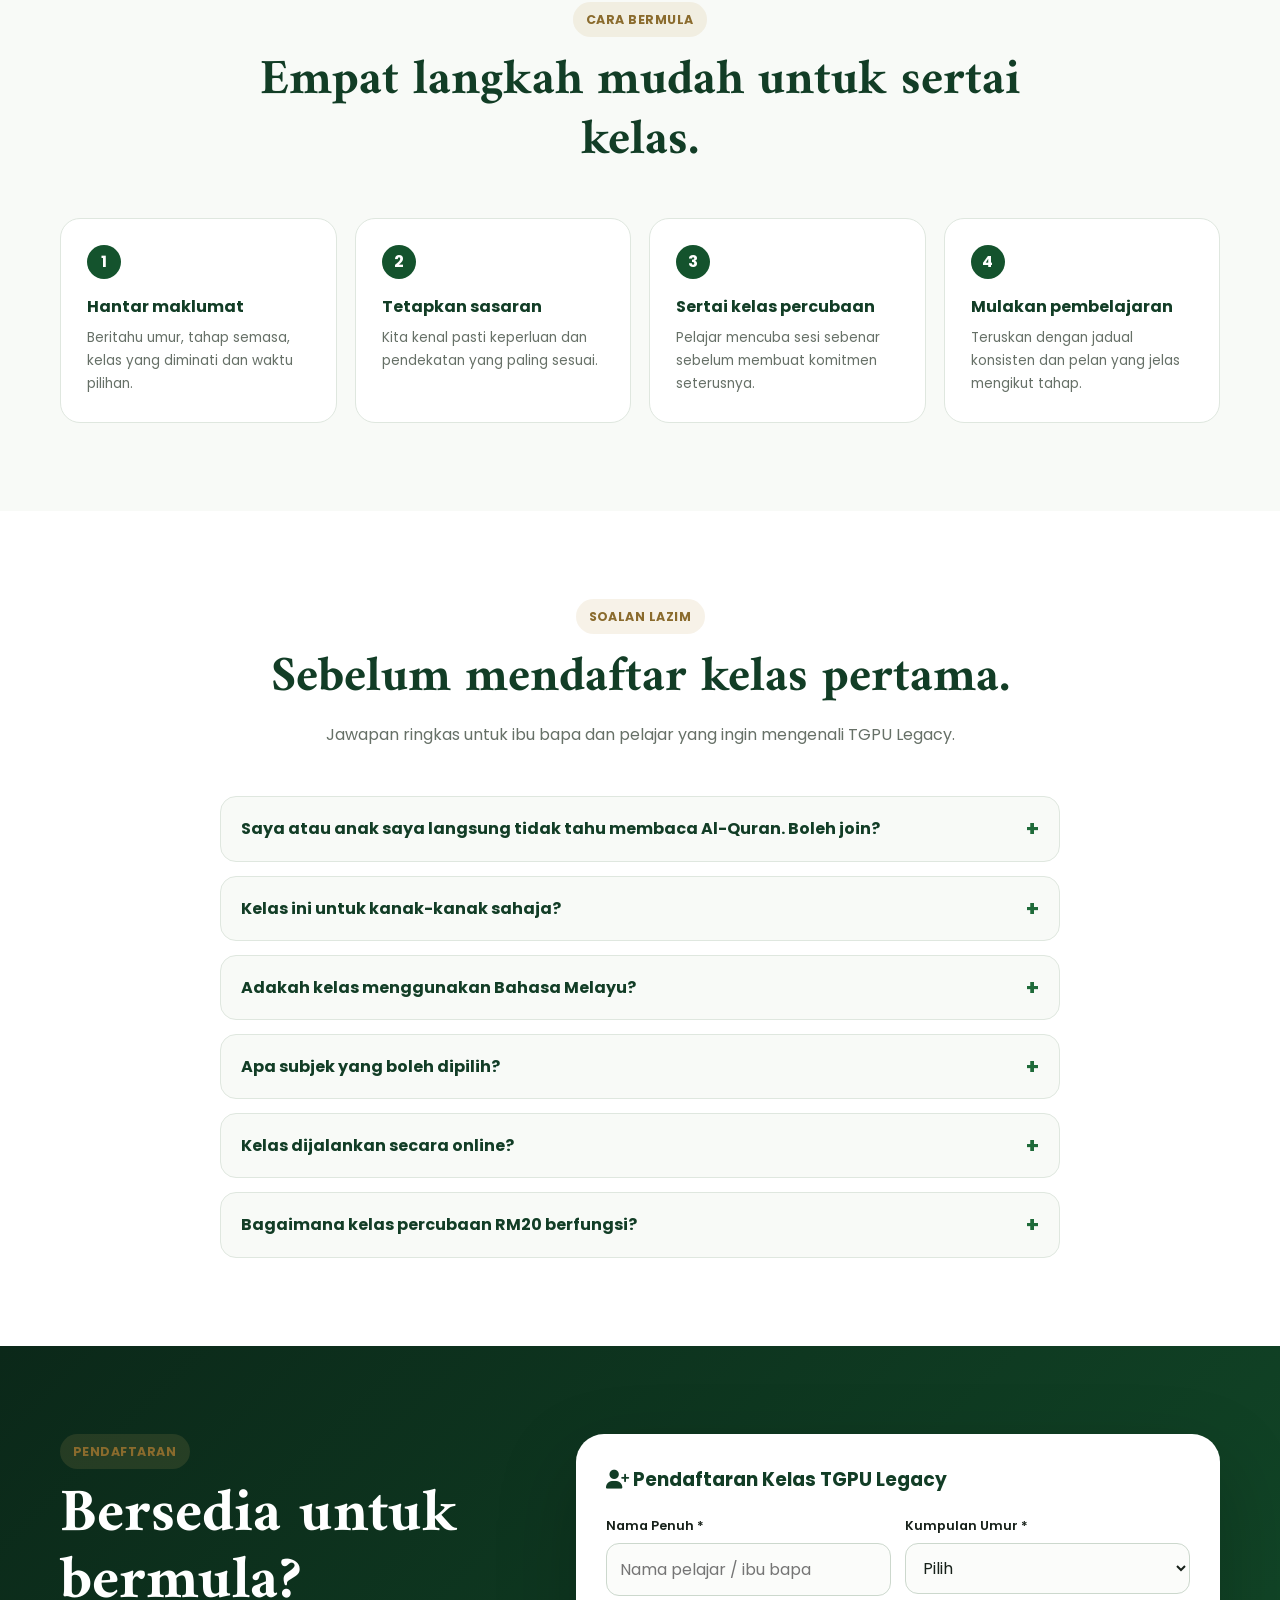
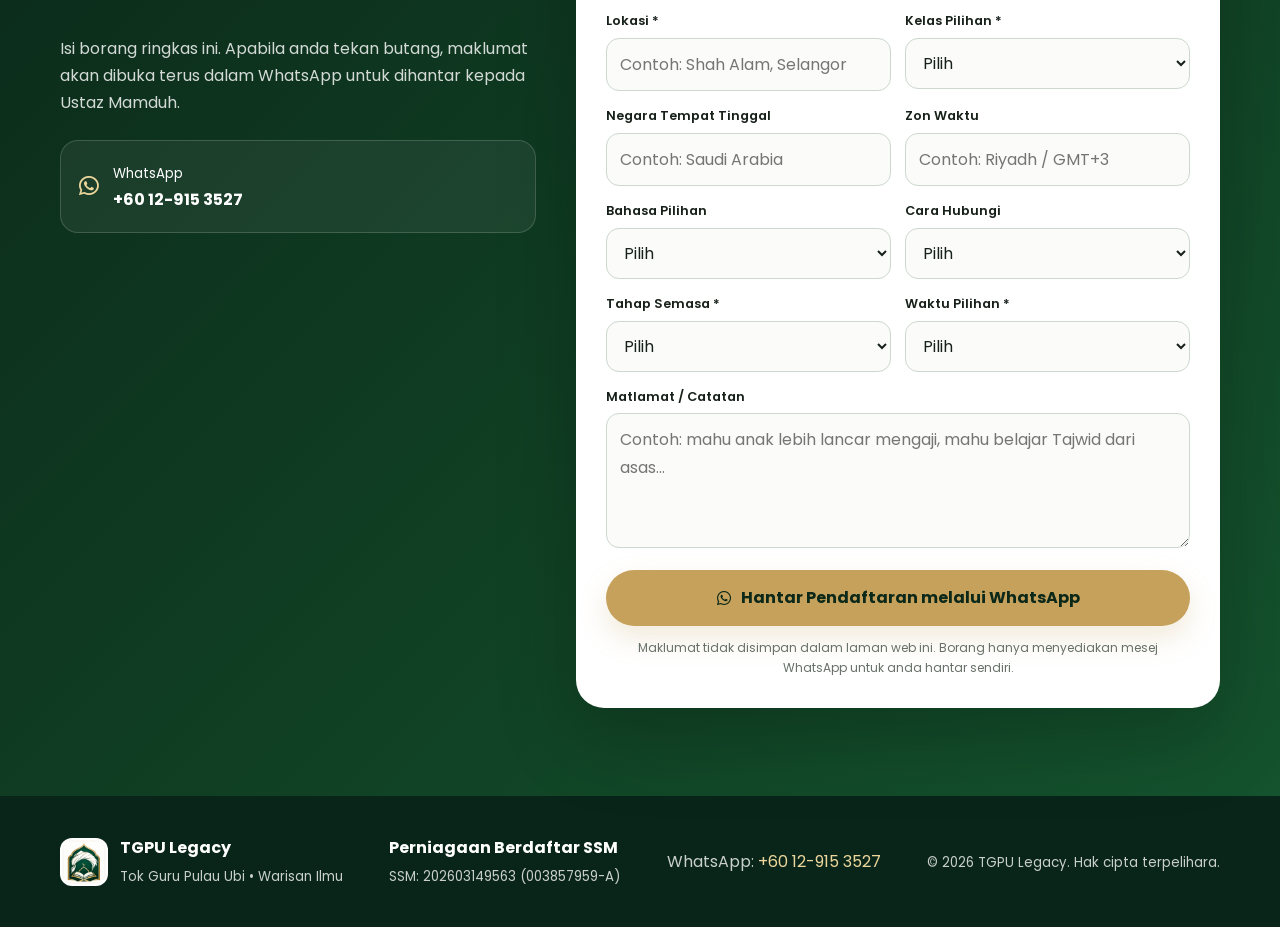
==== commit 732dab88: "Keep TGPU Naturals draft off public navigation" ====
--- a/index.html
+++ b/index.html
@@ -612,7 +612,7 @@
         <li><a href="#ssm">SSM</a></li>
         <li><a href="#classes">Kelas</a></li>
         <li><a href="#about">Pengajar</a></li>
-        <li><a href="learn.html">Pusat Ilmu</a></li>\n        <li><a href="wellness/">TGPU Naturals</a></li>
+        <li><a href="learn.html">Pusat Ilmu</a></li>\n        
         <li><a href="#international">Antarabangsa</a></li>
         <li><a href="#pricing">Yuran</a></li>
         <li><a href="#faq">Soalan</a></li>
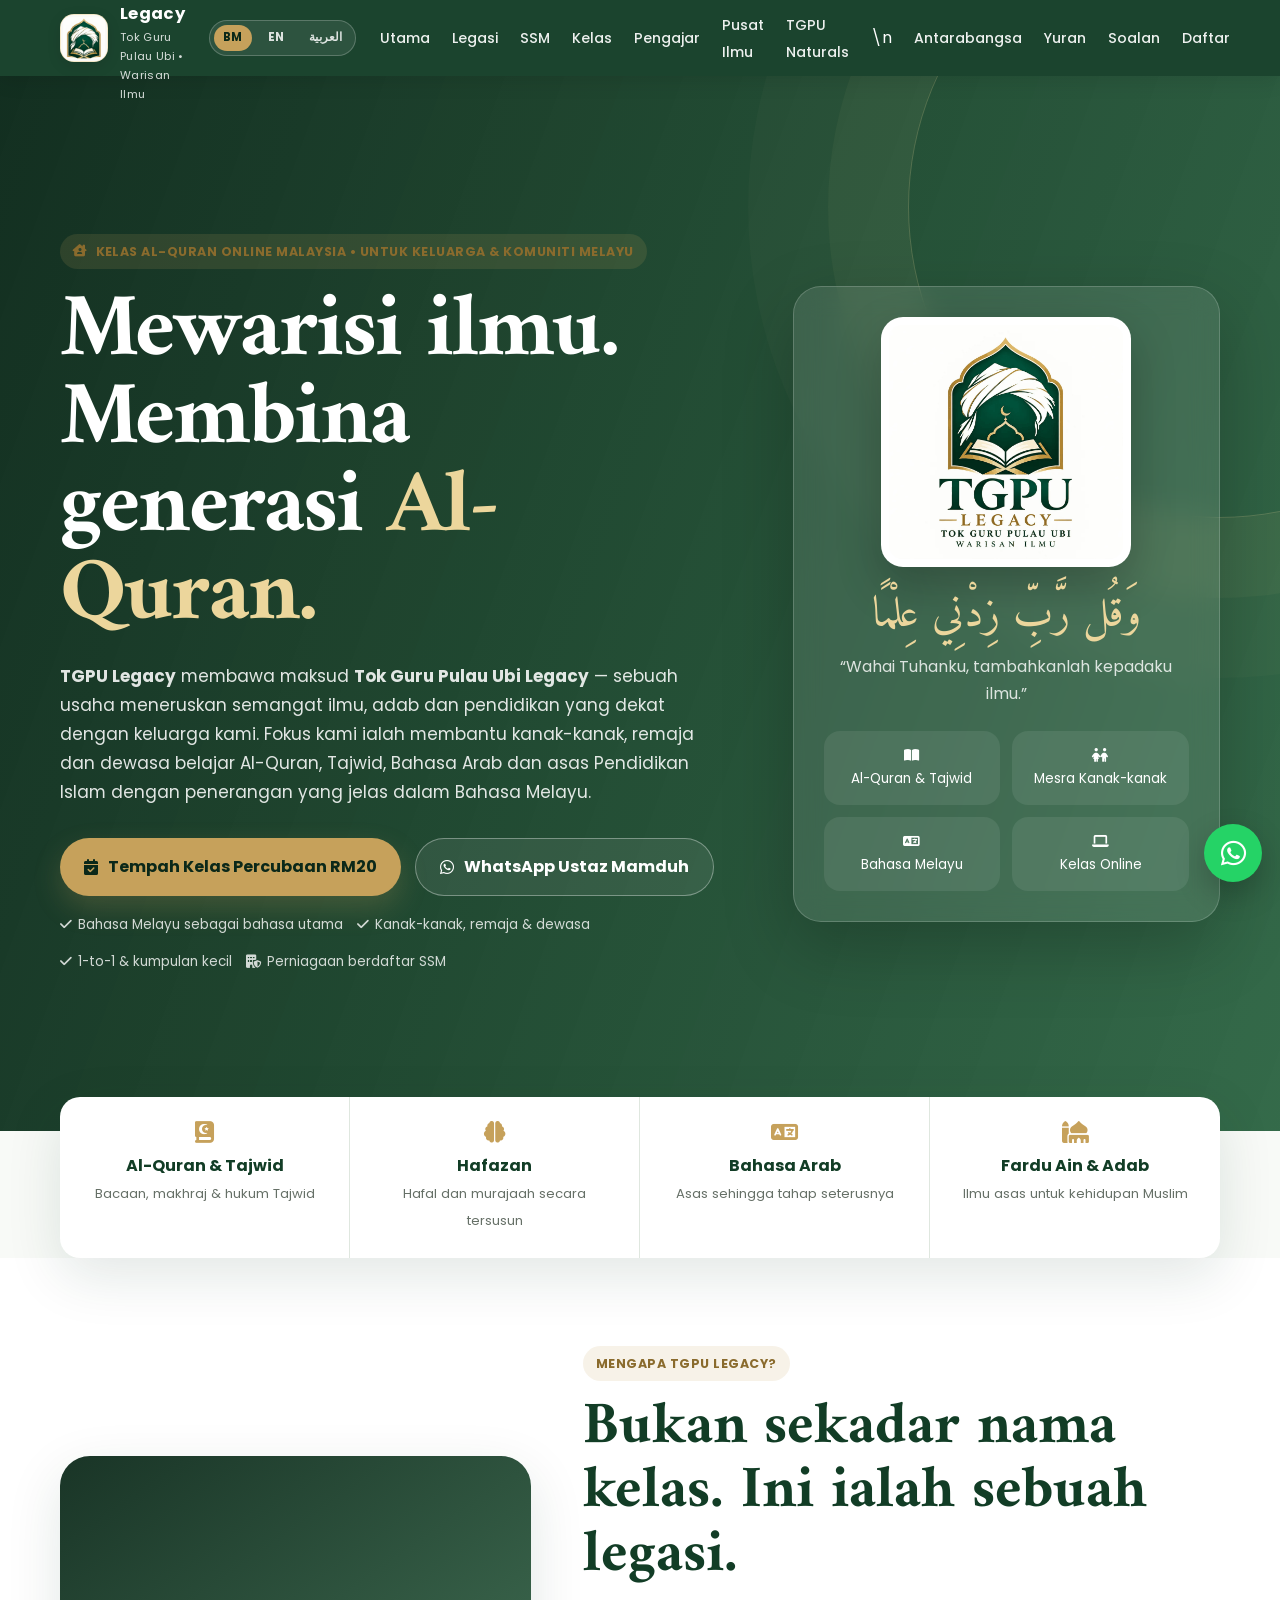
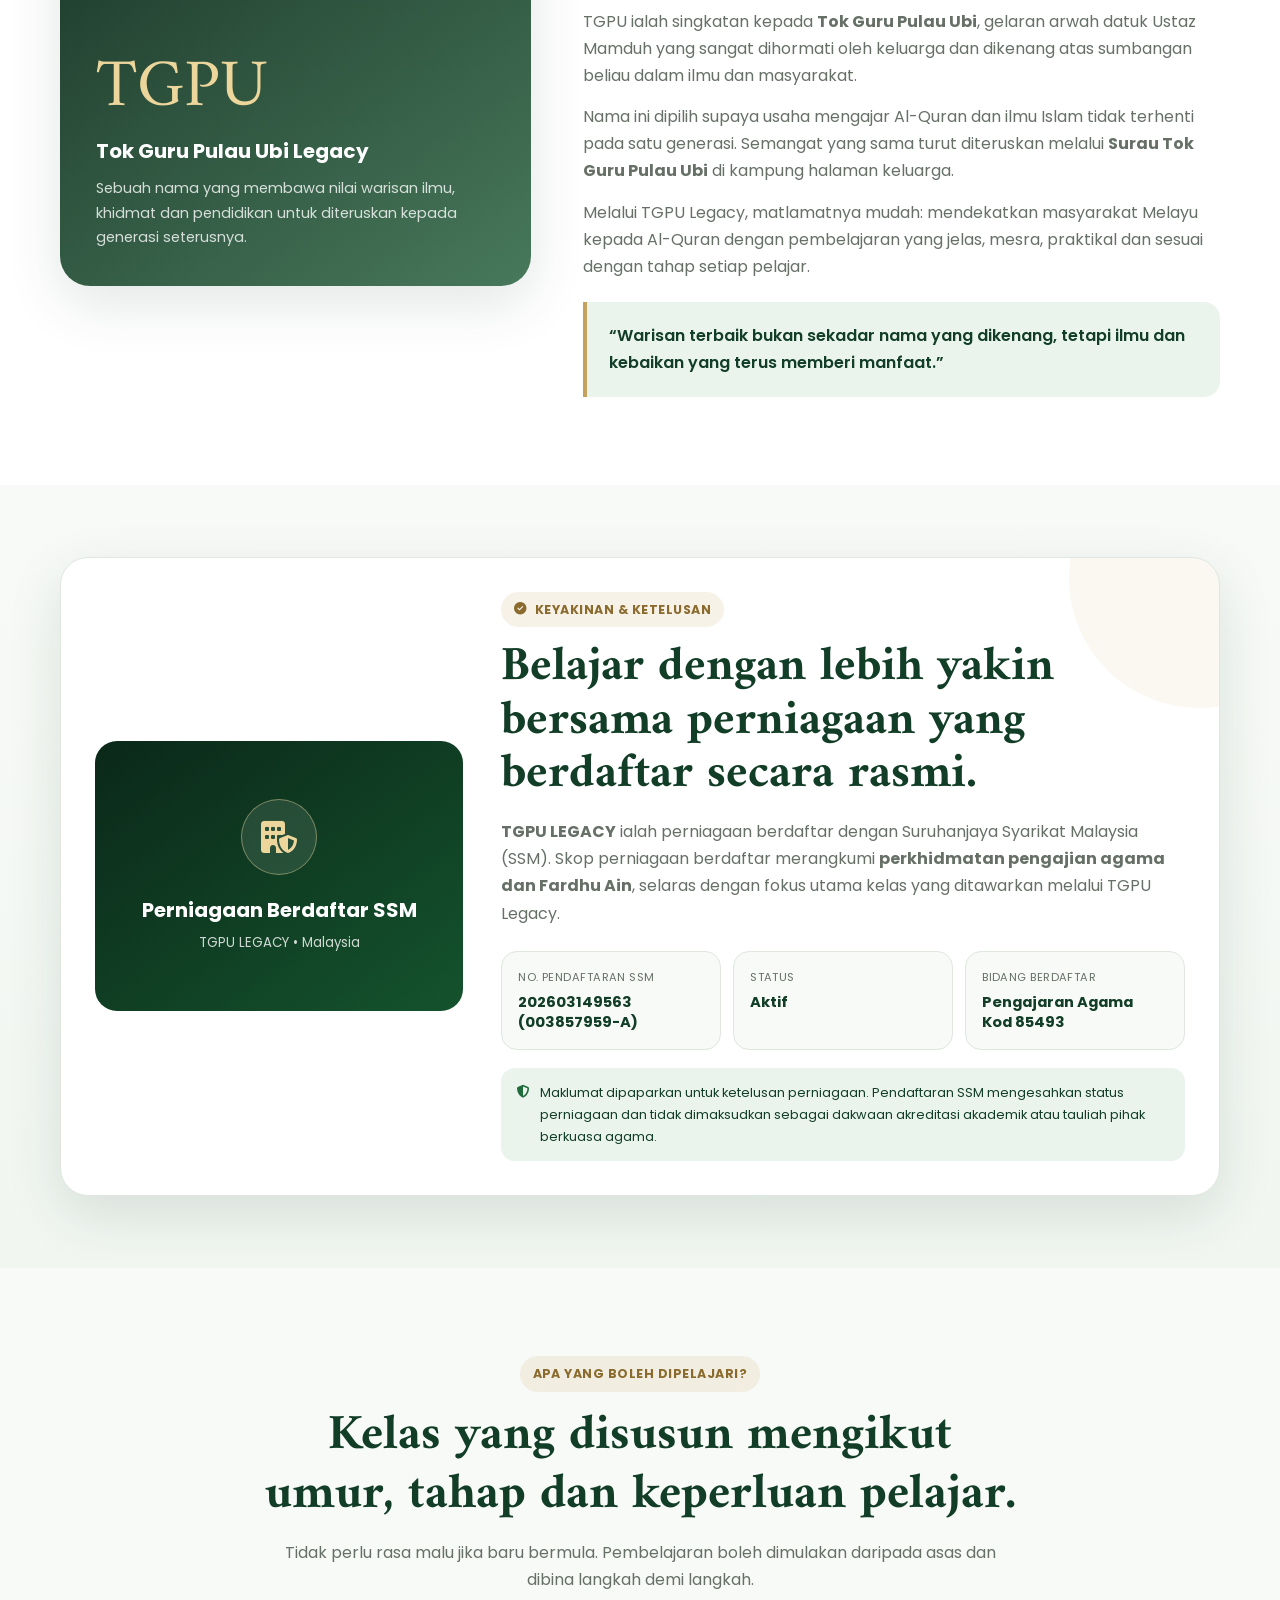
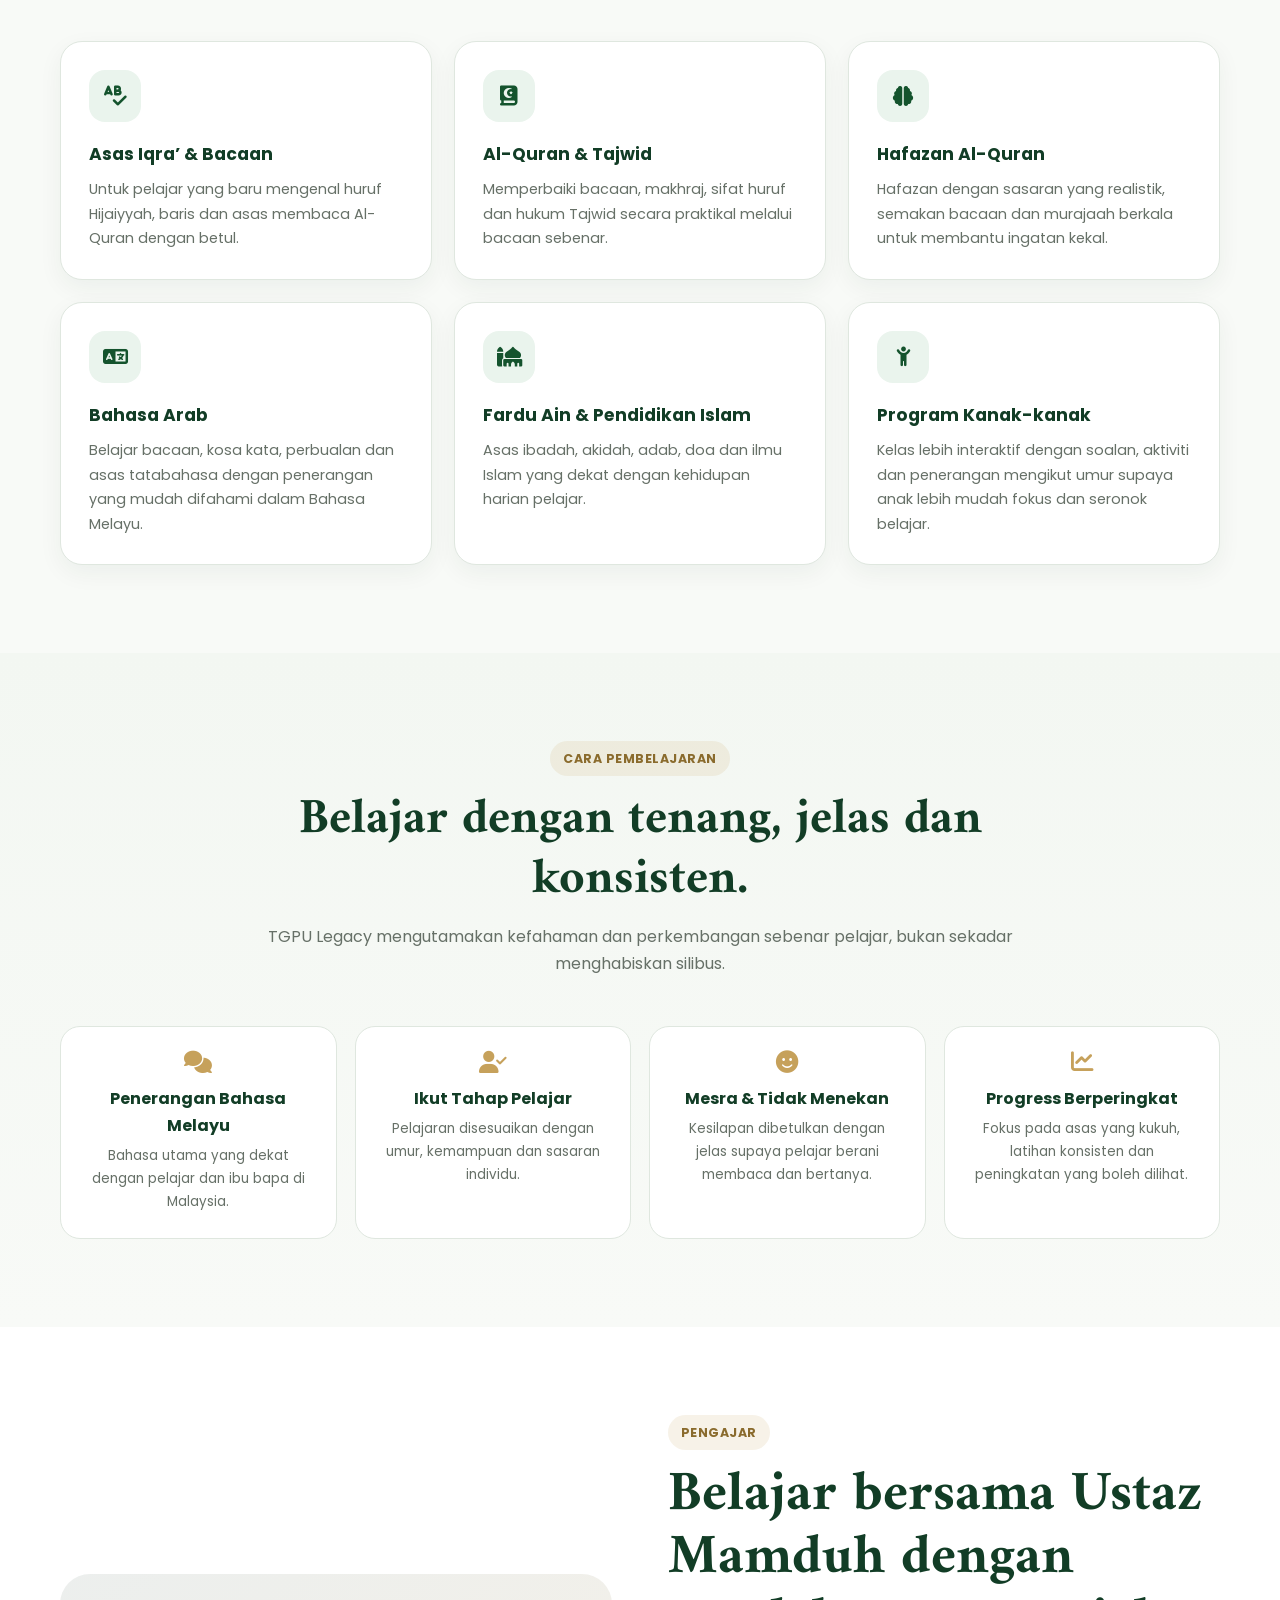
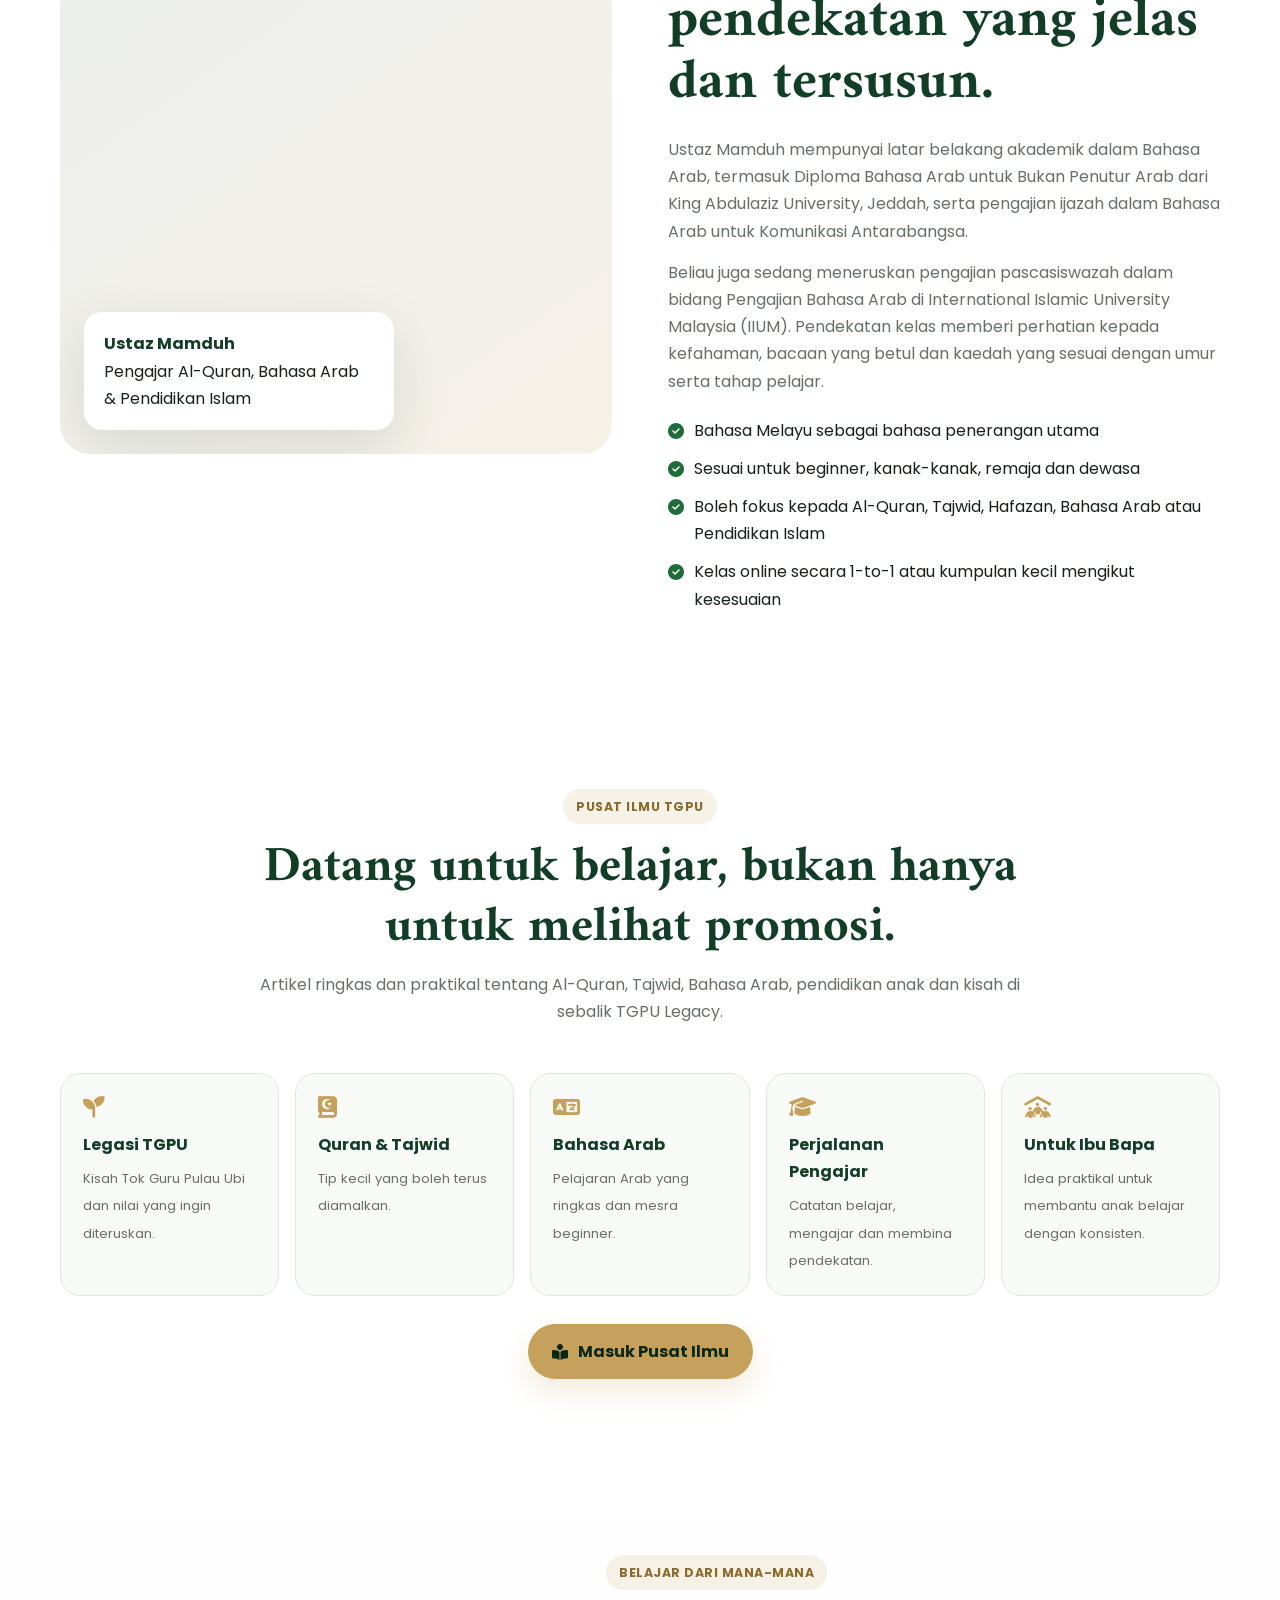
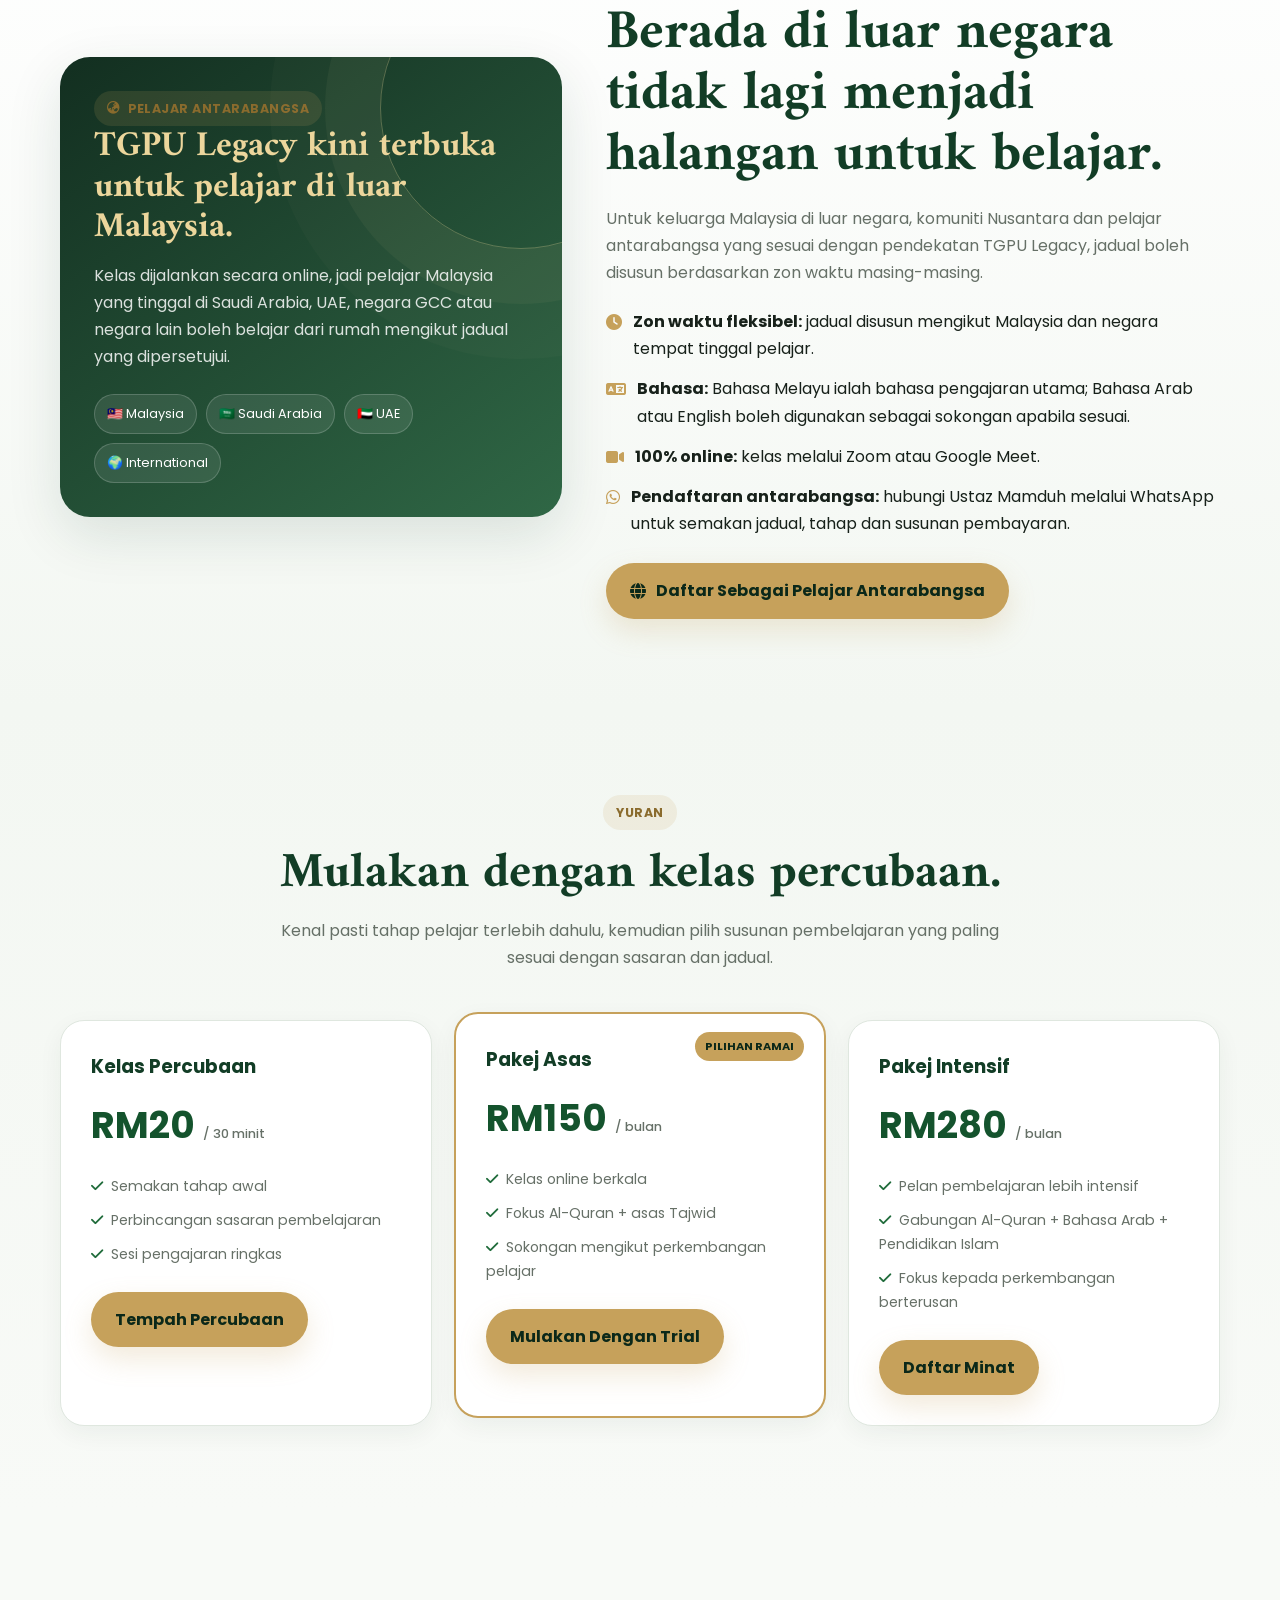
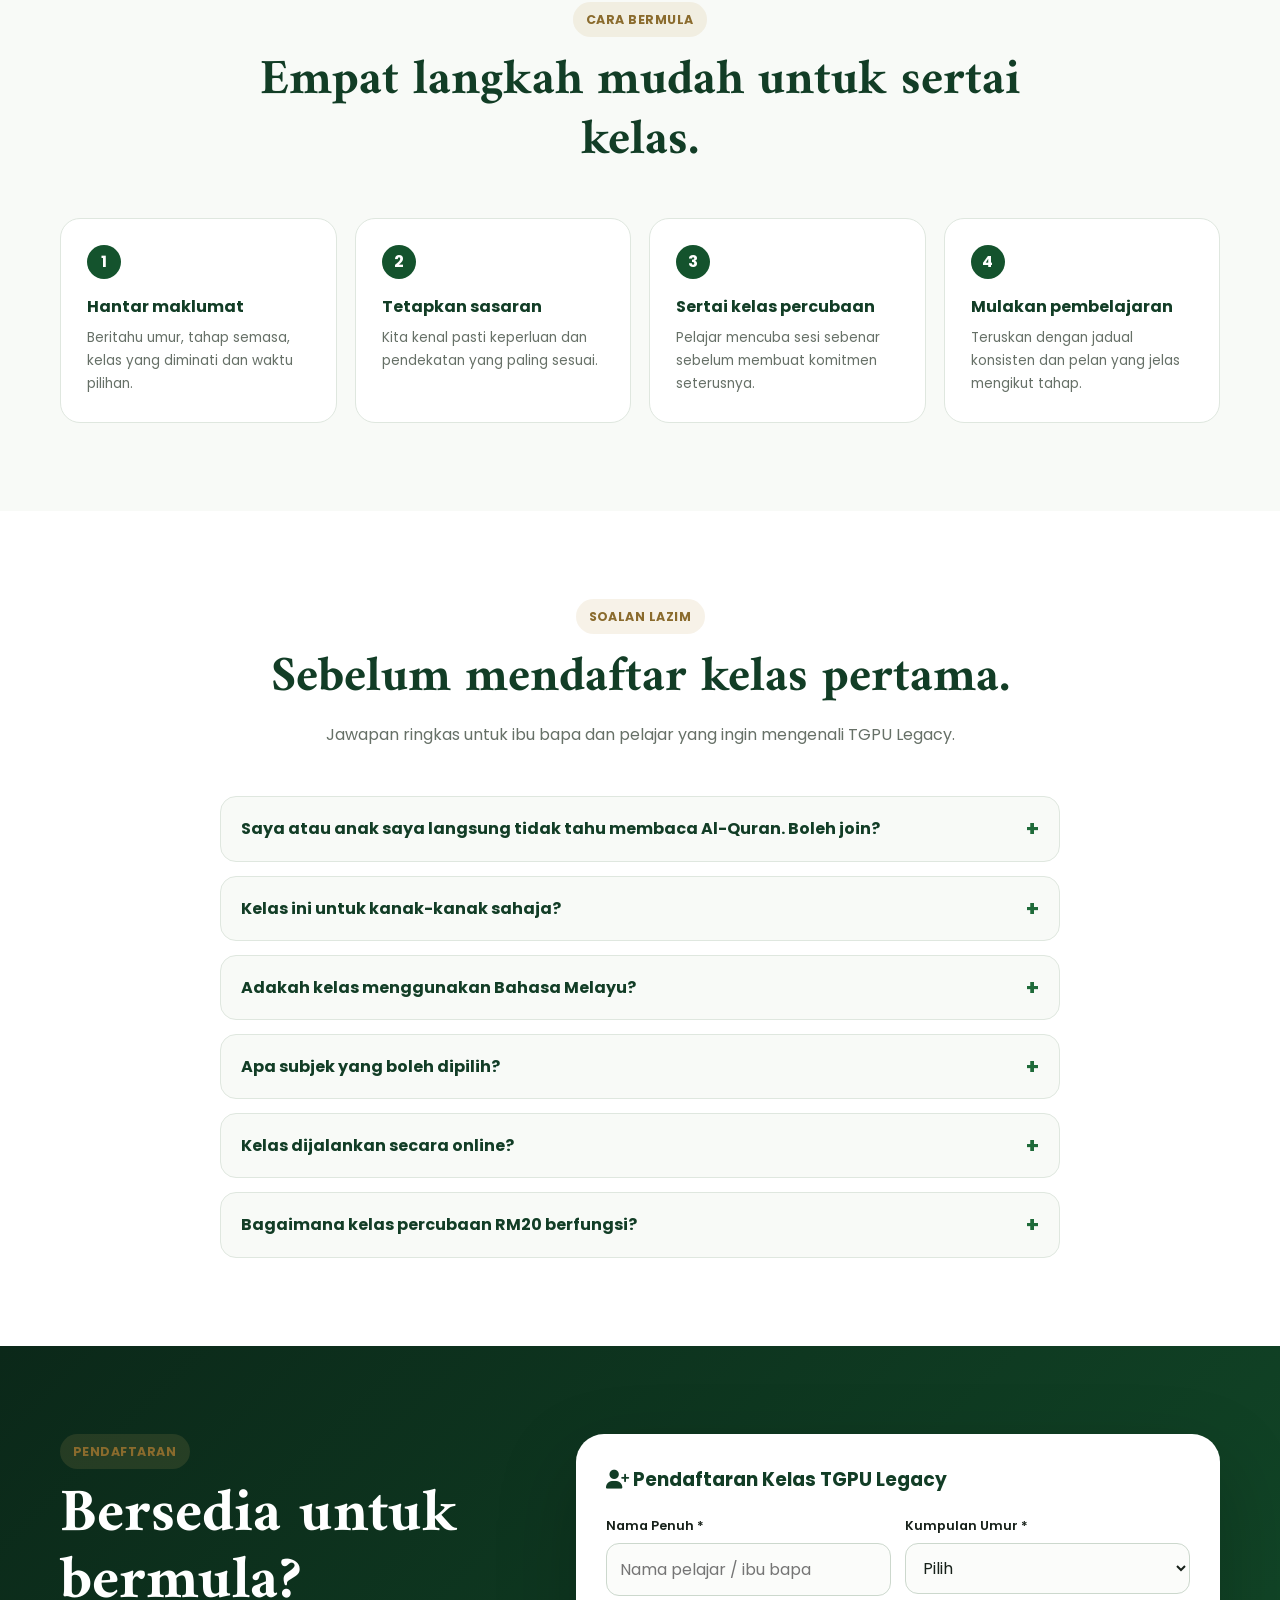
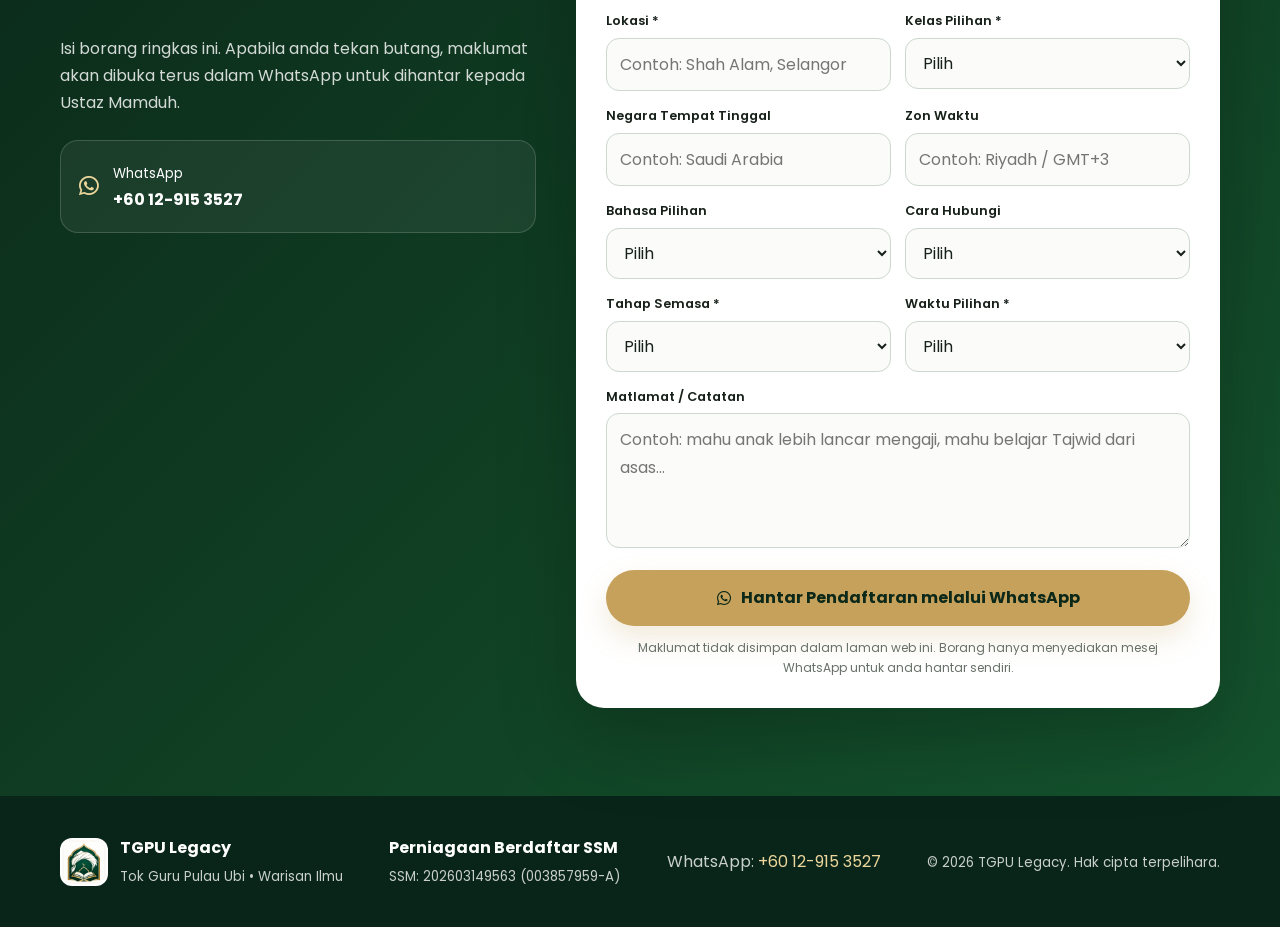
==== commit d2972346: "Rebuild TGPU Naturals to match family wellness reference Add responsive family hero, concept product" ====
--- a/index.html
+++ b/index.html
@@ -612,7 +612,8 @@
         <li><a href="#ssm">SSM</a></li>
         <li><a href="#classes">Kelas</a></li>
         <li><a href="#about">Pengajar</a></li>
-        <li><a href="learn.html">Pusat Ilmu</a></li>\n        
+        <li><a href="learn.html">Pusat Ilmu</a></li>
+        <li><a href="wellness/?lang=ms">TGPU Naturals</a></li>\n        
         <li><a href="#international">Antarabangsa</a></li>
         <li><a href="#pricing">Yuran</a></li>
         <li><a href="#faq">Soalan</a></li>
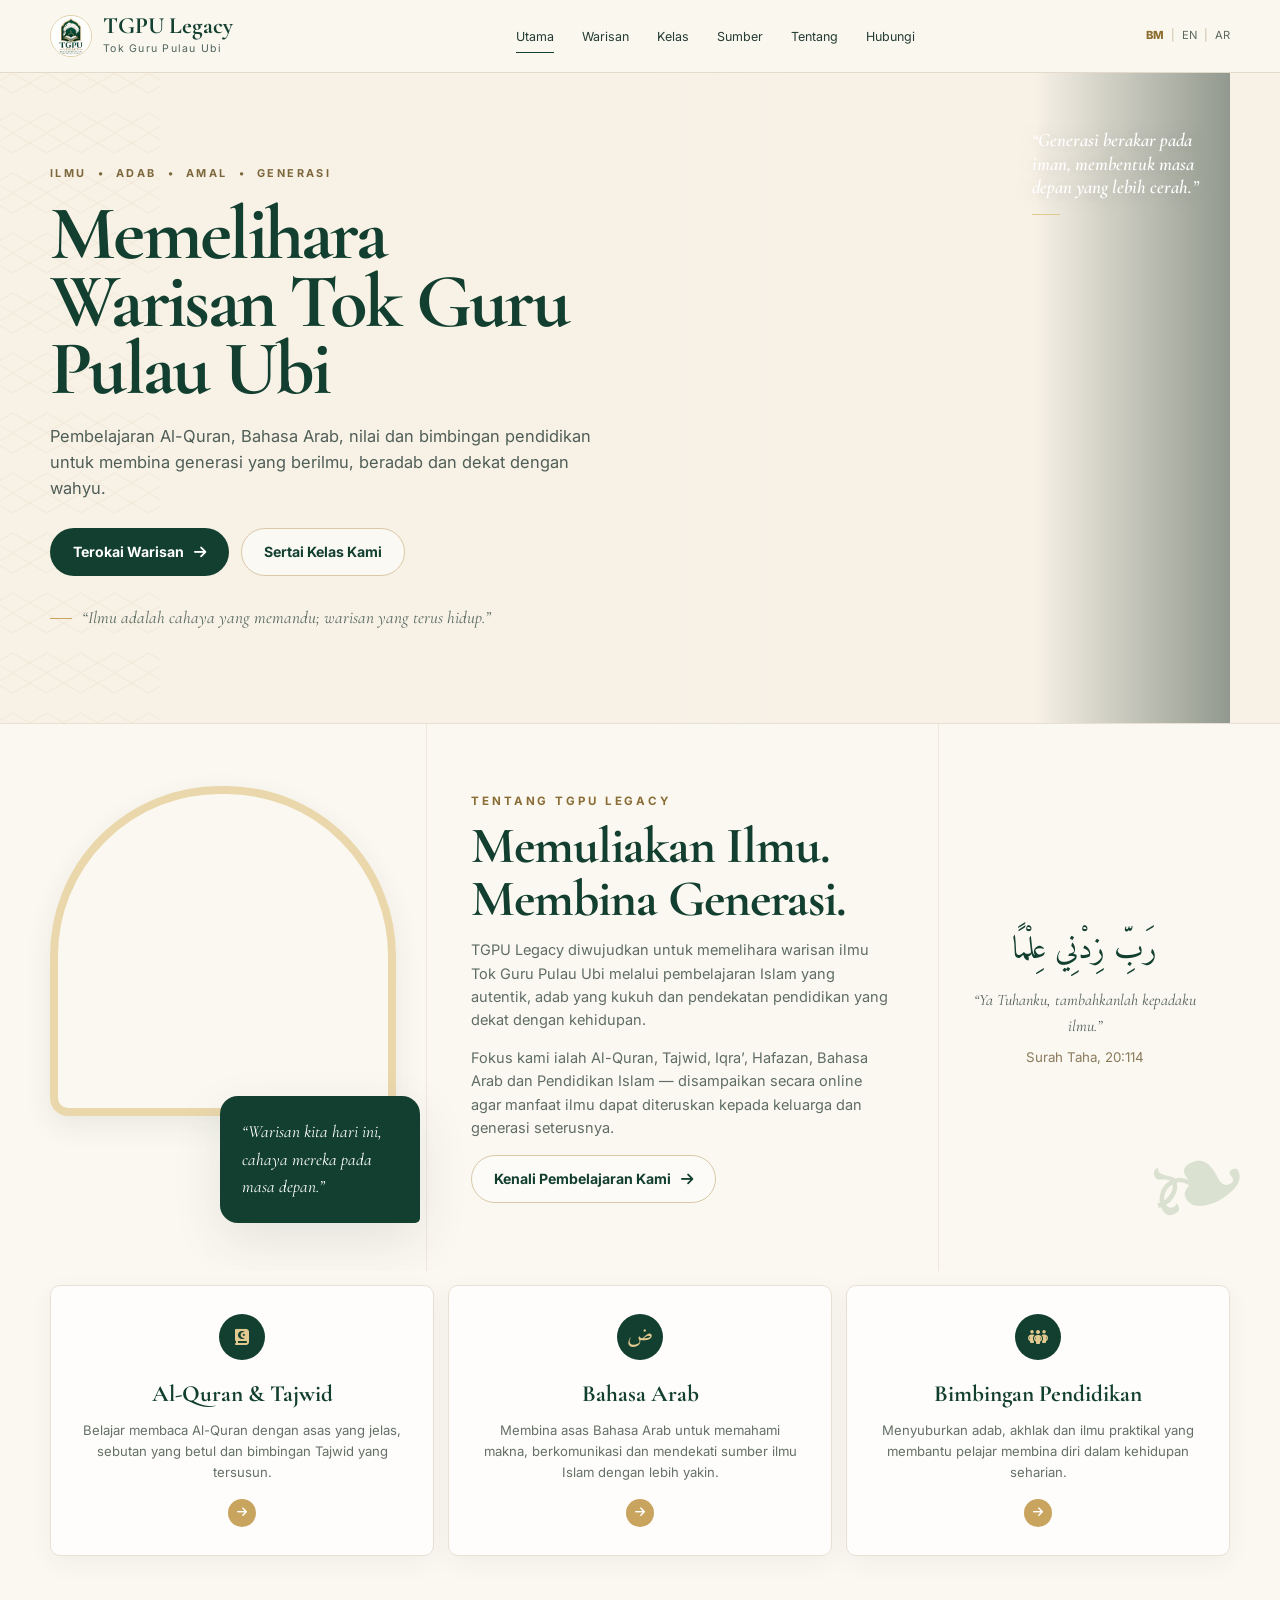
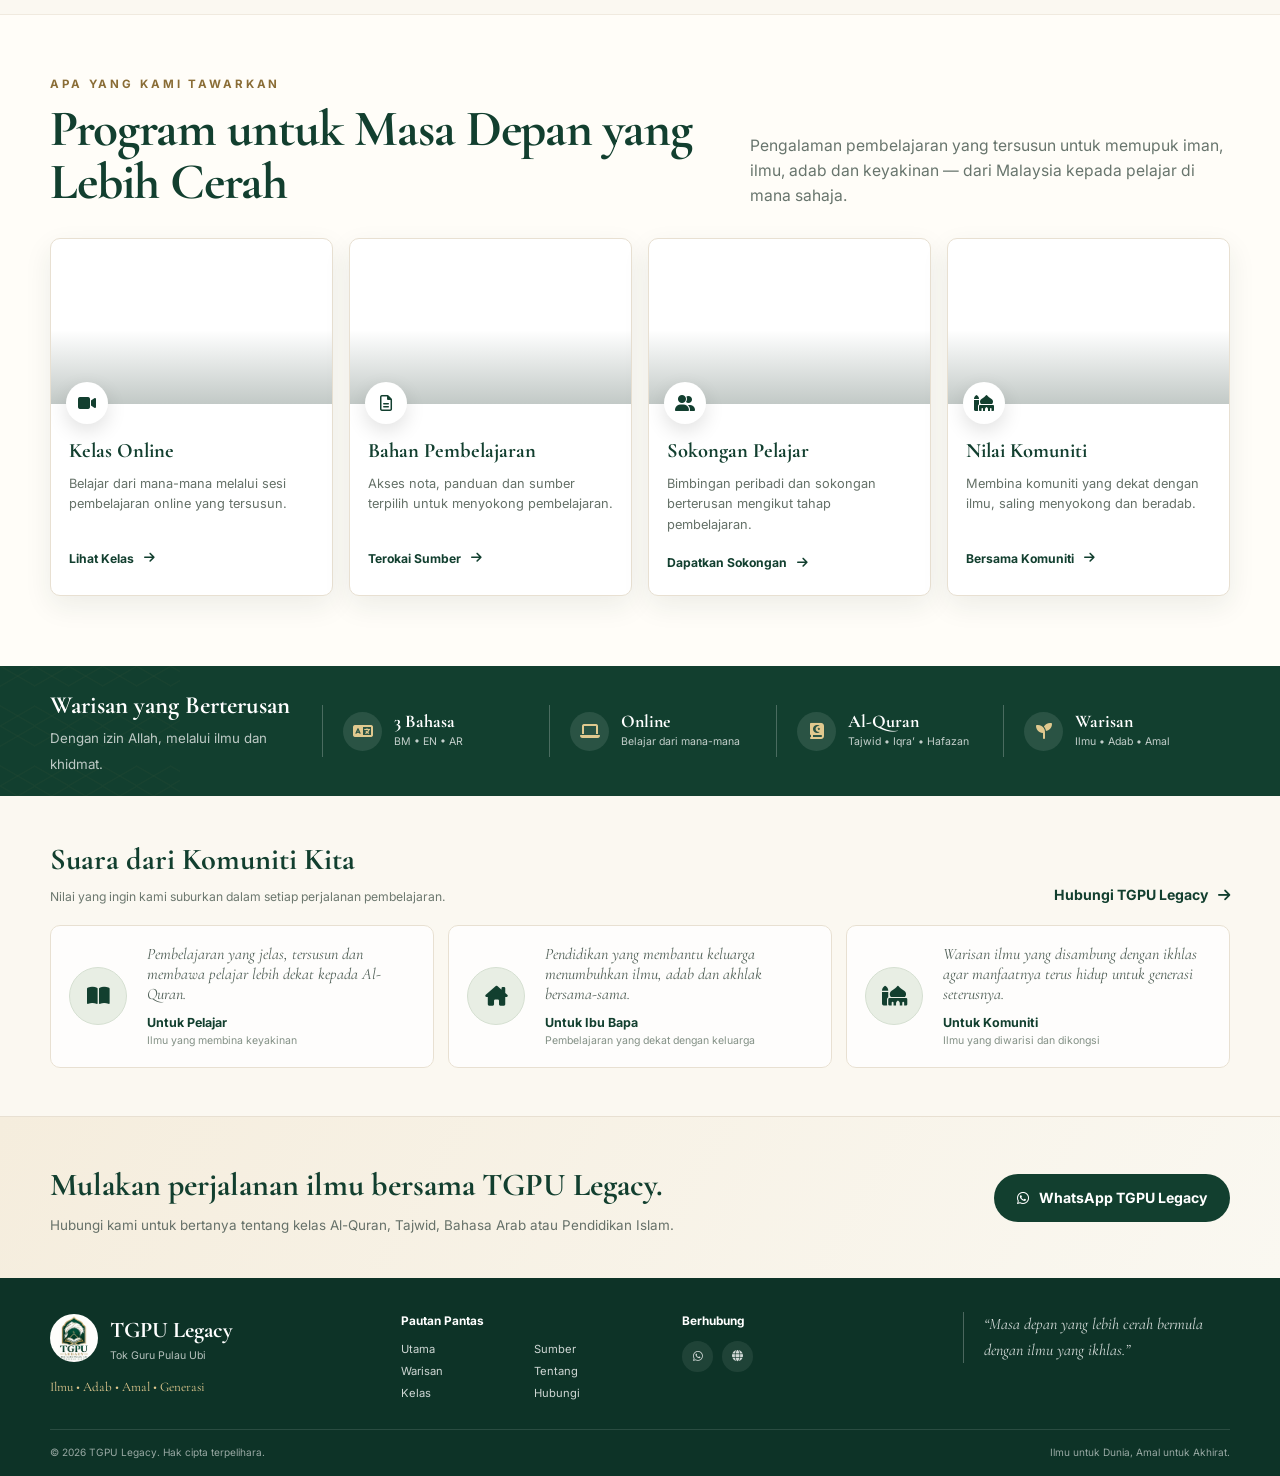
==== commit 0bd2dfbd: "Redesign TGPU Legacy Malay homepage" ====
--- a/index.html
+++ b/index.html
@@ -3,1163 +3,195 @@
 <head>
   <meta charset="UTF-8">
   <meta name="viewport" content="width=device-width, initial-scale=1.0">
-  <meta name="description" content="TGPU Legacy ialah perniagaan berdaftar SSM yang menyediakan kelas Al-Quran online, Tajwid, Iqra’, Hafazan, Bahasa Arab dan Pendidikan Islam untuk kanak-kanak, remaja dan dewasa.">
-  <meta name="keywords" content="kelas Al-Quran online Malaysia, kelas mengaji online, kelas Quran kanak-kanak, kelas Tajwid online, kelas Iqra online, kelas Hafazan online, kelas Bahasa Arab online Malaysia, kelas Fardu Ain online, TGPU Legacy, Tok Guru Pulau Ubi, Ustaz Mamduh">
+  <meta name="description" content="TGPU Legacy — warisan Tok Guru Pulau Ubi. Kelas Al-Quran, Tajwid, Iqra’, Hafazan, Bahasa Arab dan Pendidikan Islam secara online dari Malaysia.">
+  <meta name="keywords" content="TGPU Legacy, Tok Guru Pulau Ubi, kelas Al-Quran online Malaysia, Tajwid, Iqra, Hafazan, Bahasa Arab online, Pendidikan Islam">
   <meta name="author" content="TGPU Legacy">
-  <meta name="theme-color" content="#123d26">
+  <meta name="theme-color" content="#123f2f">
   <meta name="robots" content="index, follow, max-image-preview:large">
-  <meta name="googlebot" content="index, follow, max-image-preview:large">
-  <meta name="language" content="ms-MY">
   <link rel="canonical" href="https://mamduhsaffin.github.io/tgpu-legacy/">
-  <link rel="icon" type="image/png" sizes="512x512" href="assets/favicon-512.png">
-  <link rel="apple-touch-icon" href="assets/favicon-512.png">
-  <link rel="preload" as="image" href="assets/tgpu-logo.png">
   <link rel="alternate" hreflang="ms-MY" href="https://mamduhsaffin.github.io/tgpu-legacy/">
   <link rel="alternate" hreflang="en" href="https://mamduhsaffin.github.io/tgpu-legacy/en.html">
   <link rel="alternate" hreflang="ar" href="https://mamduhsaffin.github.io/tgpu-legacy/ar.html">
   <link rel="alternate" hreflang="x-default" href="https://mamduhsaffin.github.io/tgpu-legacy/">
-
-  <meta property="og:title" content="TGPU Legacy | Kelas Al-Quran Online Malaysia">
-  <meta property="og:description" content="Mewarisi ilmu, membina generasi Al-Quran. Kelas Al-Quran, Tajwid, Hafazan, Bahasa Arab dan Pendidikan Islam secara online.">
+  <link rel="icon" href="assets/favicon-512.png">
+  <link rel="apple-touch-icon" href="assets/favicon-512.png">
+  <meta property="og:title" content="TGPU Legacy | Tok Guru Pulau Ubi">
+  <meta property="og:description" content="Memelihara warisan ilmu, adab dan pendidikan Al-Quran untuk generasi akan datang.">
   <meta property="og:type" content="website">
-  <meta property="og:locale" content="ms_MY">
   <meta property="og:url" content="https://mamduhsaffin.github.io/tgpu-legacy/">
   <meta property="og:image" content="https://mamduhsaffin.github.io/tgpu-legacy/assets/tgpu-social-preview.jpg">
-  <meta property="og:image:width" content="1200">
-  <meta property="og:image:height" content="630">
-  <meta property="og:image:alt" content="TGPU Legacy — Tok Guru Pulau Ubi, kelas Al-Quran online Malaysia">
   <meta property="og:site_name" content="TGPU Legacy">
   <meta name="twitter:card" content="summary_large_image">
   <meta name="twitter:image" content="https://mamduhsaffin.github.io/tgpu-legacy/assets/tgpu-social-preview.jpg">
-  <meta name="twitter:title" content="TGPU Legacy | Kelas Al-Quran Online Malaysia">
-  <meta name="twitter:description" content="Mewarisi ilmu, membina generasi Al-Quran. Kelas Al-Quran, Tajwid, Hafazan, Bahasa Arab dan Pendidikan Islam secara online.">
-
-  <title>TGPU Legacy | Kelas Al-Quran Online Malaysia</title>
-
+  <title>TGPU Legacy | Warisan Tok Guru Pulau Ubi</title>
   <link rel="preconnect" href="https://fonts.googleapis.com">
   <link rel="preconnect" href="https://fonts.gstatic.com" crossorigin>
-  <link href="https://fonts.googleapis.com/css2?family=Amiri:wght@400;700&family=Poppins:wght@300;400;500;600;700&display=swap" rel="stylesheet">
+  <link href="https://fonts.googleapis.com/css2?family=Amiri:wght@400;700&family=Cormorant+Garamond:ital,wght@0,500;0,600;0,700;1,500;1,600&family=Inter:wght@400;500;600;700&family=Noto+Kufi+Arabic:wght@400;500;600;700&display=swap" rel="stylesheet">
   <link rel="stylesheet" href="https://cdnjs.cloudflare.com/ajax/libs/font-awesome/6.5.2/css/all.min.css">
-
-  <style>
-    :root{
-      --green-950:#0b2819;
-      --green-900:#123d26;
-      --green-800:#14532d;
-      --green-700:#1f6b3a;
-      --green-100:#eaf4ed;
-      --gold:#c6a15b;
-      --gold-light:#ecd69c;
-      --ink:#17211a;
-      --muted:#667067;
-      --paper:#f8faf7;
-      --white:#ffffff;
-      --line:#dfe7df;
-      --shadow:0 18px 55px rgba(18,61,38,.12);
-      --radius:22px;
-    }
-
-    *{box-sizing:border-box;margin:0;padding:0}
-    html{scroll-behavior:smooth}
-    body{
-      font-family:"Poppins",sans-serif;
-      color:var(--ink);
-      background:var(--paper);
-      line-height:1.7;
-      overflow-x:hidden;
-    }
-    a{color:inherit}
-    button,input,select,textarea{font:inherit}
-    .container{width:min(1160px,calc(100% - 40px));margin:auto}
-    section{padding:88px 0}
-    .section-head{max-width:760px;margin:0 auto 48px;text-align:center}
-    .section-head h2{
-      font-family:"Amiri",serif;
-      font-size:clamp(2.1rem,4vw,3.1rem);
-      color:var(--green-900);
-      line-height:1.2;
-      margin:14px 0;
-    }
-    .section-head p{color:var(--muted)}
-    .eyebrow{
-      display:inline-flex;align-items:center;gap:8px;
-      padding:7px 13px;border-radius:999px;
-      background:rgba(198,161,91,.14);color:#8a6b2d;
-      font-size:.78rem;font-weight:700;letter-spacing:.04em;text-transform:uppercase;
-    }
-
-    header{
-      position:sticky;top:0;z-index:50;
-      background:rgba(18,61,38,.96);color:#fff;
-      backdrop-filter:blur(12px);
-      box-shadow:0 4px 20px rgba(0,0,0,.1);
-    }
-    .nav-wrap{height:76px;display:flex;align-items:center;justify-content:space-between;gap:24px}
-    .brand{display:flex;align-items:center;gap:12px;text-decoration:none;font-weight:700}
-    .brand-mark{
-      width:48px;height:48px;border-radius:14px;overflow:hidden;
-      display:grid;place-items:center;background:#fff;
-      border:1px solid rgba(236,214,156,.55);
-      box-shadow:0 4px 14px rgba(0,0,0,.12);
-      flex:0 0 auto;
-    }
-    .brand-mark img{width:100%;height:100%;object-fit:cover;display:block}
-    .brand-name{font-size:1.03rem;letter-spacing:.02em}
-    .brand span small{display:block;font-size:.69rem;font-weight:400;opacity:.82}
-    nav ul{list-style:none;display:flex;align-items:center;gap:22px}
-    nav a{text-decoration:none;font-size:.88rem;font-weight:500;opacity:.92}
-    nav a:hover{color:var(--gold-light)}
-    .lang-switch{
-      display:flex;align-items:center;gap:5px;padding:4px;
-      border:1px solid rgba(255,255,255,.22);border-radius:999px;
-      background:rgba(255,255,255,.08);margin-left:auto;
-    }
-    .lang-switch a{
-      min-width:38px;padding:6px 9px;border-radius:999px;text-align:center;
-      text-decoration:none;font-size:.72rem;font-weight:700;line-height:1.2;
-      color:rgba(255,255,255,.84);transition:.2s ease;
-    }
-    .lang-switch a:hover{background:rgba(255,255,255,.12);color:#fff}
-    .lang-switch a.active{background:var(--gold);color:var(--green-950)}
-    html[dir="rtl"] body{font-family:"Amiri","Poppins",sans-serif}
-    html[dir="rtl"] .legacy-quote{border-left:0;border-right:4px solid var(--gold);border-radius:16px 0 0 16px}
-    html[dir="rtl"] .price-card li i{margin-right:0;margin-left:8px}
-    html[dir="rtl"] .faq summary{padding:18px 0 18px 32px}
-    html[dir="rtl"] .faq summary::after{right:auto;left:0}
-    html[dir="rtl"] .field input,html[dir="rtl"] .field select,html[dir="rtl"] .field textarea{text-align:right}
-    .menu-btn{display:none;border:0;background:none;color:#fff;font-size:1.45rem;cursor:pointer}
-
-    .hero{
-      min-height:calc(100vh - 76px);
-      display:flex;align-items:center;
-      color:#fff;
-      background:
-        linear-gradient(110deg,rgba(11,40,25,.97),rgba(20,83,45,.86)),
-        url("https://images.unsplash.com/photo-1564769625905-50e93615e769?auto=format&fit=crop&w=1800&q=85") center/cover;
-      position:relative;overflow:hidden;
-    }
-    .hero:after{
-      content:"";position:absolute;width:620px;height:620px;border-radius:50%;
-      right:-250px;top:-180px;border:1px solid rgba(236,214,156,.23);
-      box-shadow:0 0 0 80px rgba(236,214,156,.04),0 0 0 160px rgba(236,214,156,.025);
-    }
-    .hero-grid{
-      position:relative;z-index:2;
-      display:grid;grid-template-columns:1.22fr .78fr;gap:64px;align-items:center;
-      padding:70px 0;
-    }
-    .hero h1{
-      font-family:"Amiri",serif;
-      font-size:clamp(3.2rem,7vw,5.8rem);
-      line-height:.98;
-      letter-spacing:-.02em;
-      margin:20px 0 22px;
-    }
-    .hero h1 span{color:var(--gold-light)}
-    .hero-copy{max-width:720px;color:rgba(255,255,255,.87);font-size:1.06rem}
-    .hero-actions{display:flex;gap:14px;flex-wrap:wrap;margin-top:32px}
-    .btn{
-      border:0;border-radius:999px;padding:14px 24px;
-      text-decoration:none;font-weight:700;
-      display:inline-flex;align-items:center;justify-content:center;gap:10px;
-      cursor:pointer;transition:.2s ease;
-    }
-    .btn:hover{transform:translateY(-2px)}
-    .btn-gold{background:var(--gold);color:var(--green-950);box-shadow:0 12px 28px rgba(198,161,91,.22)}
-    .btn-light{background:rgba(255,255,255,.08);color:#fff;border:1px solid rgba(255,255,255,.35)}
-    .hero-card{
-      background:rgba(255,255,255,.1);border:1px solid rgba(255,255,255,.18);
-      backdrop-filter:blur(14px);border-radius:28px;padding:30px;
-      box-shadow:0 25px 70px rgba(0,0,0,.22);
-    }
-    .hero-brand-logo{
-      display:block;width:min(100%,250px);height:auto;margin:0 auto 20px;
-      border-radius:22px;background:#fff;padding:8px;
-      box-shadow:0 18px 45px rgba(0,0,0,.24);
-    }
-    .arabic{
-      font-family:"Amiri",serif;font-size:2.7rem;line-height:1.3;color:var(--gold-light);
-      text-align:center;margin-bottom:10px;
-    }
-    .hero-card p{text-align:center;color:rgba(255,255,255,.82)}
-    .hero-points{display:grid;grid-template-columns:1fr 1fr;gap:12px;margin-top:24px}
-    .hero-point{
-      padding:14px;border-radius:16px;background:rgba(255,255,255,.08);
-      font-size:.84rem;text-align:center
-    }
-
-    .trust-line{margin-top:18px;color:rgba(255,255,255,.8);font-size:.84rem;display:flex;gap:14px;flex-wrap:wrap}
-    .trust-line span{display:inline-flex;align-items:center;gap:6px}
-
-    .quick-strip{margin-top:-34px;position:relative;z-index:5}
-    .quick-grid{
-      background:#fff;border-radius:20px;box-shadow:var(--shadow);
-      display:grid;grid-template-columns:repeat(4,1fr);overflow:hidden;
-    }
-    .quick-item{padding:24px;text-align:center;border-right:1px solid var(--line)}
-    .quick-item:last-child{border-right:0}
-    .quick-item i{color:var(--gold);font-size:1.35rem;margin-bottom:8px}
-    .quick-item strong{display:block;color:var(--green-900)}
-    .quick-item span{font-size:.82rem;color:var(--muted)}
-
-    .legacy{background:#fff}
-    .legacy-grid{display:grid;grid-template-columns:.85fr 1.15fr;gap:52px;align-items:center}
-    .legacy-panel{
-      min-height:430px;border-radius:30px;padding:36px;
-      color:#fff;display:flex;flex-direction:column;justify-content:flex-end;
-      background:
-        linear-gradient(145deg,rgba(11,40,25,.94),rgba(20,83,45,.78)),
-        url("https://images.unsplash.com/photo-1584551246679-0daf3d275d0f?auto=format&fit=crop&w=1000&q=85") center/cover;
-      box-shadow:var(--shadow);
-    }
-    .legacy-panel .big-mark{
-      font-family:"Amiri",serif;font-size:4.2rem;color:var(--gold-light);
-      line-height:1;margin-bottom:12px;
-    }
-    .legacy-panel h3{font-size:1.25rem;margin-bottom:8px}
-    .legacy-panel p{color:rgba(255,255,255,.8);font-size:.91rem}
-    .legacy-copy h2{
-      font-family:"Amiri",serif;font-size:clamp(2.4rem,5vw,3.7rem);
-      line-height:1.08;color:var(--green-900);margin:15px 0 20px;
-    }
-    .legacy-copy p{color:var(--muted);margin-bottom:14px}
-    .legacy-quote{
-      margin-top:22px;padding:20px 22px;border-left:4px solid var(--gold);
-      background:var(--green-100);border-radius:0 16px 16px 0;color:var(--green-900);
-      font-weight:600;
-    }
-
-    .ssm-section{
-      background:linear-gradient(180deg,#f8faf7,#f1f6f1);
-      padding-top:72px;padding-bottom:72px;
-    }
-    .ssm-card{
-      display:grid;grid-template-columns:.7fr 1.3fr;gap:38px;align-items:center;
-      background:#fff;border:1px solid var(--line);border-radius:28px;
-      padding:34px;box-shadow:var(--shadow);
-      position:relative;overflow:hidden;
-    }
-    .ssm-card:after{
-      content:"";position:absolute;width:260px;height:260px;border-radius:50%;
-      right:-110px;top:-110px;background:rgba(198,161,91,.08);
-    }
-    .ssm-badge{
-      min-height:270px;border-radius:22px;
-      display:flex;flex-direction:column;align-items:center;justify-content:center;
-      text-align:center;padding:28px;color:#fff;
-      background:linear-gradient(145deg,var(--green-950),var(--green-800));
-      position:relative;z-index:1;
-    }
-    .ssm-badge-icon{
-      width:76px;height:76px;border-radius:50%;
-      display:grid;place-items:center;margin-bottom:18px;
-      background:rgba(255,255,255,.1);border:1px solid rgba(236,214,156,.45);
-      color:var(--gold-light);font-size:2rem;
-    }
-    .ssm-badge strong{font-size:1.25rem}
-    .ssm-badge span{font-size:.83rem;color:rgba(255,255,255,.8);margin-top:5px}
-    .ssm-content{position:relative;z-index:1}
-    .ssm-content h2{
-      font-family:"Amiri",serif;font-size:clamp(2.1rem,4vw,3rem);
-      line-height:1.12;color:var(--green-900);margin:14px 0 16px;
-    }
-    .ssm-content p{color:var(--muted)}
-    .ssm-facts{
-      display:grid;grid-template-columns:repeat(3,1fr);gap:12px;margin:24px 0 18px;
-    }
-    .ssm-fact{
-      border:1px solid var(--line);border-radius:16px;padding:16px;background:var(--paper);
-    }
-    .ssm-fact small{
-      display:block;color:var(--muted);font-size:.7rem;text-transform:uppercase;
-      letter-spacing:.04em;margin-bottom:5px;
-    }
-    .ssm-fact strong{display:block;color:var(--green-900);font-size:.92rem;line-height:1.4}
-    .ssm-note{
-      display:flex;gap:10px;align-items:flex-start;
-      padding:14px 16px;border-radius:14px;background:var(--green-100);
-      color:var(--green-900);font-size:.8rem;
-    }
-    .ssm-note i{margin-top:4px;color:var(--green-700)}
-
-    .cards{display:grid;grid-template-columns:repeat(3,1fr);gap:22px}
-    .card{
-      background:#fff;border:1px solid var(--line);border-radius:var(--radius);
-      padding:28px;box-shadow:0 8px 25px rgba(18,61,38,.055);
-      transition:.2s ease;
-    }
-    .card:hover{transform:translateY(-5px);box-shadow:var(--shadow)}
-    .icon{
-      width:52px;height:52px;border-radius:16px;background:var(--green-100);
-      color:var(--green-800);display:grid;place-items:center;font-size:1.25rem;margin-bottom:18px;
-    }
-    .card h3{font-size:1.08rem;color:var(--green-900);margin-bottom:8px}
-    .card p{font-size:.9rem;color:var(--muted)}
-
-    .method{background:linear-gradient(180deg,#f3f7f2,#f8faf7)}
-    .method-grid{display:grid;grid-template-columns:repeat(4,1fr);gap:18px}
-    .method-item{background:#fff;border:1px solid var(--line);border-radius:20px;padding:24px;text-align:center}
-    .method-item i{font-size:1.4rem;color:var(--gold);margin-bottom:12px}
-    .method-item h3{color:var(--green-900);font-size:1rem;margin-bottom:6px}
-    .method-item p{color:var(--muted);font-size:.84rem}
-
-    .about{background:#fff}
-    .about-grid{display:grid;grid-template-columns:1fr 1fr;gap:56px;align-items:center}
-    .about-panel{
-      min-height:480px;border-radius:30px;
-      background:
-        linear-gradient(145deg,rgba(13,47,29,.08),rgba(198,161,91,.15)),
-        url("https://images.unsplash.com/photo-1585036156171-384164a8c675?auto=format&fit=crop&w=1000&q=85") center/cover;
-      position:relative;overflow:hidden;
-    }
-    .about-badge{
-      position:absolute;left:24px;bottom:24px;background:#fff;border-radius:18px;
-      padding:18px 20px;box-shadow:var(--shadow);max-width:310px
-    }
-    .about-badge strong{color:var(--green-900);display:block}
-    .about-copy h2{
-      font-family:"Amiri",serif;font-size:clamp(2.3rem,5vw,3.5rem);
-      line-height:1.12;color:var(--green-900);margin:15px 0 20px;
-    }
-    .about-copy p{color:var(--muted);margin-bottom:14px}
-    .checklist{list-style:none;display:grid;gap:11px;margin-top:22px}
-    .checklist li{display:flex;gap:10px;align-items:flex-start}
-    .checklist i{color:var(--green-700);margin-top:6px}
-
-
-    .international{background:linear-gradient(180deg,#fff,#f3f7f2)}
-    .international-grid{display:grid;grid-template-columns:.9fr 1.1fr;gap:44px;align-items:center}
-    .international-panel{
-      min-height:390px;border-radius:30px;padding:34px;color:#fff;
-      background:linear-gradient(145deg,rgba(11,40,25,.97),rgba(20,83,45,.88));
-      box-shadow:var(--shadow);position:relative;overflow:hidden
-    }
-    .international-panel:after{
-      content:"";position:absolute;width:280px;height:280px;border-radius:50%;
-      right:-100px;top:-90px;border:1px solid rgba(236,214,156,.3);
-      box-shadow:0 0 0 55px rgba(236,214,156,.05),0 0 0 110px rgba(236,214,156,.025)
-    }
-    .international-panel h3{font-family:"Amiri",serif;font-size:2.2rem;line-height:1.15;color:var(--gold-light);margin-bottom:14px;position:relative;z-index:1}
-    .international-panel p{color:rgba(255,255,255,.84);position:relative;z-index:1}
-    .international-tags{display:flex;flex-wrap:wrap;gap:9px;margin-top:24px;position:relative;z-index:1}
-    .international-tag{padding:8px 12px;border-radius:999px;background:rgba(255,255,255,.09);border:1px solid rgba(255,255,255,.18);font-size:.8rem}
-    .international-copy h2{font-family:"Amiri",serif;font-size:clamp(2.3rem,5vw,3.45rem);line-height:1.1;color:var(--green-900);margin:14px 0 18px}
-    .international-copy p{color:var(--muted);margin-bottom:16px}
-    .international-list{list-style:none;display:grid;gap:13px;margin:22px 0 26px}
-    .international-list li{display:flex;gap:11px;align-items:flex-start}
-    .international-list i{color:var(--gold);margin-top:6px}
-
-
-    .learn-teaser{background:#fff}
-    .learn-teaser-grid{display:grid;grid-template-columns:repeat(5,1fr);gap:16px}
-    .learn-teaser-card{border:1px solid var(--line);border-radius:20px;padding:22px;background:var(--paper);text-decoration:none;transition:.2s ease}
-    .learn-teaser-card:hover{transform:translateY(-4px);box-shadow:var(--shadow)}
-    .learn-teaser-card i{font-size:1.35rem;color:var(--gold);margin-bottom:12px}
-    .learn-teaser-card strong{display:block;color:var(--green-900);margin-bottom:6px}
-    .learn-teaser-card span{font-size:.82rem;color:var(--muted)}
-    .learn-teaser-action{text-align:center;margin-top:28px}
-
-    .pricing{background:linear-gradient(180deg,#f3f7f2,#f8faf7)}
-    .price-grid{display:grid;grid-template-columns:repeat(3,1fr);gap:22px;align-items:stretch}
-    .price-card{
-      background:#fff;border:1px solid var(--line);border-radius:24px;padding:30px;position:relative;
-      box-shadow:0 8px 25px rgba(18,61,38,.055);
-    }
-    .price-card.featured{border:2px solid var(--gold);transform:translateY(-8px)}
-    .popular{
-      position:absolute;right:20px;top:18px;background:var(--gold);color:var(--green-950);
-      padding:5px 10px;border-radius:999px;font-size:.7rem;font-weight:700;
-    }
-    .price-card h3{color:var(--green-900)}
-    .price{font-size:2.3rem;font-weight:700;color:var(--green-800);margin:12px 0}
-    .price span{font-size:.8rem;color:var(--muted);font-weight:500}
-    .price-card ul{list-style:none;display:grid;gap:10px;margin:18px 0 25px}
-    .price-card li{font-size:.88rem;color:var(--muted)}
-    .price-card li i{color:var(--green-700);margin-right:8px}
-
-    .process-grid{display:grid;grid-template-columns:repeat(4,1fr);gap:18px}
-    .step{
-      position:relative;background:#fff;border-radius:20px;padding:26px;
-      border:1px solid var(--line)
-    }
-    .step-num{
-      width:34px;height:34px;border-radius:50%;display:grid;place-items:center;
-      background:var(--green-800);color:#fff;font-weight:700;margin-bottom:14px
-    }
-    .step h3{color:var(--green-900);font-size:1rem;margin-bottom:6px}
-    .step p{color:var(--muted);font-size:.85rem}
-
-    .faq{background:#fff}
-    .faq-list{max-width:840px;margin:0 auto;display:grid;gap:14px}
-    .faq details{border:1px solid var(--line);border-radius:16px;background:var(--paper);padding:0 20px}
-    .faq summary{cursor:pointer;list-style:none;font-weight:700;color:var(--green-900);padding:18px 32px 18px 0;position:relative}
-    .faq summary::-webkit-details-marker{display:none}
-    .faq summary::after{content:"+";position:absolute;right:0;top:14px;font-size:1.35rem;color:var(--green-700)}
-    .faq details[open] summary::after{content:"−"}
-    .faq details p{color:var(--muted);padding:0 0 18px}
-
-    .contact{
-      background:linear-gradient(135deg,var(--green-950),var(--green-800));color:#fff
-    }
-    .contact-grid{display:grid;grid-template-columns:.85fr 1.15fr;gap:40px;align-items:start}
-    .contact-copy h2{
-      font-family:"Amiri",serif;font-size:clamp(2.5rem,5vw,3.8rem);line-height:1.1;margin:14px 0 18px
-    }
-    .contact-copy p{color:rgba(255,255,255,.82)}
-    .contact-method{
-      display:flex;gap:14px;align-items:center;margin-top:24px;
-      padding:18px;border:1px solid rgba(255,255,255,.16);border-radius:18px;background:rgba(255,255,255,.06)
-    }
-    .contact-method i{font-size:1.4rem;color:var(--gold-light)}
-    .contact-method a{text-decoration:none;font-weight:700}
-    .form-card{
-      background:#fff;color:var(--ink);border-radius:28px;padding:30px;box-shadow:0 30px 80px rgba(0,0,0,.22)
-    }
-    .form-card h3{color:var(--green-900);margin-bottom:20px}
-    .form-row{display:grid;grid-template-columns:1fr 1fr;gap:14px}
-    .field{margin-bottom:14px}
-    .field label{display:block;font-size:.8rem;font-weight:600;margin-bottom:6px}
-    .field input,.field select,.field textarea{
-      width:100%;border:1px solid #ccd8cd;background:#fbfcfa;border-radius:13px;
-      padding:12px 13px;outline:none;color:var(--ink)
-    }
-    .field input:focus,.field select:focus,.field textarea:focus{
-      border-color:var(--green-700);box-shadow:0 0 0 3px rgba(31,107,58,.1)
-    }
-    .form-note{font-size:.75rem;color:var(--muted);margin-top:12px;text-align:center}
-
-    footer{background:#092519;color:rgba(255,255,255,.78);padding:38px 0}
-    .footer-row{display:flex;justify-content:space-between;gap:24px;align-items:center}
-    footer strong{color:#fff}
-    .footer-brand{display:flex;align-items:center;gap:12px}
-    .footer-brand img{width:48px;height:48px;object-fit:cover;border-radius:12px;background:#fff;padding:2px}
-    footer a{color:var(--gold-light);text-decoration:none}
-
-    .whatsapp-float{
-      position:fixed;right:18px;bottom:18px;z-index:70;width:58px;height:58px;border-radius:50%;
-      display:grid;place-items:center;background:#25D366;color:#fff;text-decoration:none;font-size:1.8rem;
-      box-shadow:0 12px 30px rgba(0,0,0,.22);transition:.2s ease
-    }
-    .whatsapp-float:hover{transform:translateY(-3px) scale(1.03)}
-
-    @media(max-width:900px){
-      nav{
-        position:absolute;top:76px;left:0;right:0;background:var(--green-900);
-        max-height:0;overflow:hidden;transition:.25s ease
-      }
-      nav.open{max-height:480px}
-      nav ul{padding:18px 20px 24px;display:grid;gap:14px}
-      .menu-btn{display:block}
-      .hero-grid,.legacy-grid,.about-grid,.contact-grid,.ssm-card,.international-grid{grid-template-columns:1fr}
-      .hero-card{max-width:620px}
-      .quick-grid{grid-template-columns:1fr 1fr}
-      .quick-item:nth-child(2){border-right:0}
-      .cards,.price-grid{grid-template-columns:1fr 1fr}
-      .learn-teaser-grid{grid-template-columns:1fr 1fr}
-      .method-grid,.process-grid{grid-template-columns:1fr 1fr}
-      .price-card.featured{transform:none}
-    }
-
-    @media(max-width:620px){
-      .container{width:min(100% - 28px,1160px)}
-      section{padding:68px 0}
-      .hero-grid{padding:54px 0 72px}
-      .hero h1{font-size:3.35rem}
-      .hero-actions .btn{width:100%}
-      .quick-grid,.cards,.price-grid,.method-grid,.process-grid,.form-row,.ssm-facts,.learn-teaser-grid{grid-template-columns:1fr}
-      .quick-item{border-right:0;border-bottom:1px solid var(--line)}
-      .quick-item:last-child{border-bottom:0}
-      .about-panel{min-height:390px}
-      .legacy-panel{min-height:360px}
-      .footer-row{display:grid;text-align:center;justify-items:center}
-    }
-  </style>
-
-  <script type="application/ld+json">
-  {
-    "@context": "https://schema.org",
-    "@graph": [
-      {
-        "@type": "WebSite",
-        "@id": "https://mamduhsaffin.github.io/tgpu-legacy/#website",
-        "name": "TGPU Legacy",
-        "legalName": "TGPU LEGACY",
-        "alternateName": "Tok Guru Pulau Ubi Legacy",
-        "url": "https://mamduhsaffin.github.io/tgpu-legacy/",
-        "inLanguage": "ms-MY"
-      },
-      {
-        "@type": "EducationalOrganization",
-        "@id": "https://mamduhsaffin.github.io/tgpu-legacy/#tgpu",
-        "name": "TGPU Legacy",
-        "alternateName": "Tok Guru Pulau Ubi Legacy",
-        "url": "https://mamduhsaffin.github.io/tgpu-legacy/",
-        "logo": "https://mamduhsaffin.github.io/tgpu-legacy/assets/tgpu-logo.png",
-        "image": "https://mamduhsaffin.github.io/tgpu-legacy/assets/tgpu-social-preview.jpg",
-        "description": "Kelas Al-Quran, Tajwid, Hafazan, Bahasa Arab dan Pendidikan Islam secara online untuk kanak-kanak, remaja dan dewasa, dengan Bahasa Melayu sebagai bahasa utama.",
-        "areaServed": {
-          "@type": "Country",
-          "name": "Malaysia"
-        },
-        "inLanguage": "ms-MY",
-        "identifier": {
-          "@type": "PropertyValue",
-          "propertyID": "SSM Registration Number",
-          "value": "202603149563 (003857959-A)"
-        },
-        "telephone": "+60129153527",
-        "contactPoint": {
-          "@type": "ContactPoint",
-          "telephone": "+60129153527",
-          "contactType": "customer service",
-          "availableLanguage": ["Malay", "Arabic", "English"]
-        },
-        "sameAs": ["https://github.com/MamduhSaffin/tgpu-legacy"]
-      },
-      {
-        "@type": "Person",
-        "@id": "https://mamduhsaffin.github.io/tgpu-legacy/#teacher",
-        "name": "Ustaz Mamduh",
-        "jobTitle": "Pengajar Al-Quran, Bahasa Arab dan Pendidikan Islam",
-        "worksFor": {"@id": "https://mamduhsaffin.github.io/tgpu-legacy/#tgpu"},
-        "knowsLanguage": ["Malay", "Arabic", "English"]
-      }
-    ]
-  }
-  </script>
-
-  <script type="application/ld+json">
-  {
-    "@context": "https://schema.org",
-    "@type": "FAQPage",
-    "mainEntity": [
-      {
-        "@type": "Question",
-        "name": "Saya atau anak saya langsung tidak tahu membaca Al-Quran. Boleh join?",
-        "acceptedAnswer": {
-          "@type": "Answer",
-          "text": "Boleh. Kelas boleh bermula daripada huruf Hijaiyyah, asas Iqra’ atau tahap semasa pelajar. Kelas percubaan digunakan untuk melihat titik mula yang sesuai."
-        }
-      },
-      {
-        "@type": "Question",
-        "name": "Kelas ini untuk kanak-kanak sahaja?",
-        "acceptedAnswer": {
-          "@type": "Answer",
-          "text": "Tidak. TGPU Legacy menerima kanak-kanak, remaja dan dewasa. Cara mengajar, tempo dan bahan disesuaikan mengikut umur serta tahap."
-        }
-      },
-      {
-        "@type": "Question",
-        "name": "Adakah kelas menggunakan Bahasa Melayu?",
-        "acceptedAnswer": {
-          "@type": "Answer",
-          "text": "Ya. Bahasa Melayu ialah bahasa penerangan utama. Bahasa Arab digunakan apabila diperlukan untuk bacaan, istilah dan pembelajaran Bahasa Arab."
-        }
-      },
-      {
-        "@type": "Question",
-        "name": "Apa subjek yang boleh dipilih?",
-        "acceptedAnswer": {
-          "@type": "Answer",
-          "text": "Pelajar boleh fokus kepada Asas Iqra’, Al-Quran dan Tajwid, Hafazan, Bahasa Arab, Fardu Ain atau Pendidikan Islam, atau gabungan yang sesuai."
-        }
-      },
-      {
-        "@type": "Question",
-        "name": "Kelas dijalankan secara online?",
-        "acceptedAnswer": {
-          "@type": "Answer",
-          "text": "Ya. Kelas utama dijalankan secara langsung melalui platform seperti Zoom atau Google Meet mengikut susunan yang dipersetujui."
-        }
-      },
-      {
-        "@type": "Question",
-        "name": "Bagaimana kelas percubaan RM20 berfungsi?",
-        "acceptedAnswer": {
-          "@type": "Answer",
-          "text": "Sesi 30 minit merangkumi semakan tahap, perbincangan matlamat dan pengajaran ringkas supaya pelajar atau ibu bapa boleh menilai kesesuaian sebelum meneruskan."
-        }
-      }
-    ]
-  }
-  </script>
-
+  <link rel="stylesheet" href="assets/legacy-home.css">
 </head>
-
 <body>
-<header>
-  <div class="container nav-wrap">
-    <a class="brand" href="#home">
-      <span class="brand-mark"><img src="assets/favicon-512.png" alt="" width="48" height="48"></span>
-      <span class="brand-name">TGPU Legacy<small>Tok Guru Pulau Ubi • Warisan Ilmu</small></span>
+<header class="site-header">
+  <div class="container nav">
+    <a class="brand" href="#home" aria-label="TGPU Legacy home">
+      <img src="assets/tgpu-logo.png" alt="TGPU Legacy logo">
+      <span><strong>TGPU Legacy</strong><small>Tok Guru Pulau Ubi</small></span>
     </a>
-
-    <div class="lang-switch" aria-label="Pilihan bahasa">
-      <a class="active" href="./" lang="ms" hreflang="ms">BM</a>
-      <a href="en.html" lang="en" hreflang="en">EN</a>
-      <a href="ar.html" lang="ar" hreflang="ar">العربية</a>
+    <ul class="nav-links">
+      <li><a class="active" href="#home">Utama</a></li>
+      <li><a href="#legacy">Warisan</a></li>
+      <li><a href="#programs">Kelas</a></li>
+      <li><a href="learn.html">Sumber</a></li>
+      <li><a href="#legacy">Tentang</a></li>
+      <li><a href="#contact">Hubungi</a></li>
+    </ul>
+    <div class="nav-tools">
+      <div class="langs"><a class="active" href="index.html">BM</a><span>|</span><a href="en.html">EN</a><span>|</span><a href="ar.html">AR</a></div>
+      <button class="menu-toggle" aria-label="Buka menu"><i class="fa-solid fa-bars"></i></button>
     </div>
-
-    <button class="menu-btn" aria-label="Buka menu" onclick="toggleMenu()">
-      <i class="fa-solid fa-bars"></i>
-    </button>
-
-    <nav id="nav">
-      <ul>
-        <li><a href="#home">Utama</a></li>
-        <li><a href="#legacy">Legasi</a></li>
-        <li><a href="#ssm">SSM</a></li>
-        <li><a href="#classes">Kelas</a></li>
-        <li><a href="#about">Pengajar</a></li>
-        <li><a href="learn.html">Pusat Ilmu</a></li>
-        <li><a href="wellness/?lang=ms">TGPU Naturals</a></li>\n        
-        <li><a href="#international">Antarabangsa</a></li>
-        <li><a href="#pricing">Yuran</a></li>
-        <li><a href="#faq">Soalan</a></li>
-        <li><a href="#register">Daftar</a></li>
-      </ul>
-    </nav>
   </div>
 </header>
 
 <main>
-  <section class="hero" id="home">
-    <div class="container hero-grid">
-      <div>
-        <span class="eyebrow"><i class="fa-solid fa-house-chimney-user"></i> Kelas Al-Quran Online Malaysia • Untuk Keluarga & Komuniti Melayu</span>
-        <h1>Mewarisi ilmu. Membina generasi <span>Al-Quran.</span></h1>
-        <p class="hero-copy">
-          <strong>TGPU Legacy</strong> membawa maksud <strong>Tok Guru Pulau Ubi Legacy</strong> — sebuah usaha meneruskan semangat ilmu, adab dan pendidikan yang dekat dengan keluarga kami. Fokus kami ialah membantu kanak-kanak, remaja dan dewasa belajar Al-Quran, Tajwid, Bahasa Arab dan asas Pendidikan Islam dengan penerangan yang jelas dalam Bahasa Melayu.
-        </p>
-
-        <div class="hero-actions">
-          <a class="btn btn-gold" href="#register"><i class="fa-solid fa-calendar-check"></i> Tempah Kelas Percubaan RM20</a>
-          <a class="btn btn-light" href="https://wa.me/60129153527?text=Assalamualaikum%20Ustaz%20Mamduh%2C%20saya%20ingin%20tahu%20lebih%20lanjut%20tentang%20kelas%20TGPU%20Legacy." target="_blank" rel="noopener">
-            <i class="fa-brands fa-whatsapp"></i> WhatsApp Ustaz Mamduh
-          </a>
-        </div>
-
-        <div class="trust-line">
-          <span><i class="fa-solid fa-check"></i> Bahasa Melayu sebagai bahasa utama</span>
-          <span><i class="fa-solid fa-check"></i> Kanak-kanak, remaja & dewasa</span>
-          <span><i class="fa-solid fa-check"></i> 1-to-1 & kumpulan kecil</span>
-          <span><i class="fa-solid fa-building-shield"></i> Perniagaan berdaftar SSM</span>
-        </div>
+<section class="hero" id="home">
+  <div class="pattern"></div>
+  <div class="container hero-grid">
+    <div class="hero-copy">
+      <div class="hero-kicker">ILMU <span>•</span> ADAB <span>•</span> AMAL <span>•</span> GENERASI</div>
+      <h1>Memelihara Warisan Tok Guru Pulau Ubi</h1>
+      <p class="lead">Pembelajaran Al-Quran, Bahasa Arab, nilai dan bimbingan pendidikan untuk membina generasi yang berilmu, beradab dan dekat dengan wahyu.</p>
+      <div class="hero-actions">
+        <a class="btn btn-primary" href="#legacy">Terokai Warisan <i class="fa-solid fa-arrow-right"></i></a>
+        <a class="btn btn-outline" href="learn.html">Sertai Kelas Kami</a>
       </div>
-
-      <div class="hero-card">
-        <img class="hero-brand-logo" src="assets/tgpu-logo.png" alt="TGPU Legacy — Tok Guru Pulau Ubi, Warisan Ilmu" width="900" height="900" fetchpriority="high">
-        <div class="arabic" dir="rtl">وَقُل رَّبِّ زِدْنِي عِلْمًا</div>
-        <p>“Wahai Tuhanku, tambahkanlah kepadaku ilmu.”</p>
-        <div class="hero-points">
-          <div class="hero-point"><i class="fa-solid fa-book-open"></i><br>Al-Quran & Tajwid</div>
-          <div class="hero-point"><i class="fa-solid fa-children"></i><br>Mesra Kanak-kanak</div>
-          <div class="hero-point"><i class="fa-solid fa-language"></i><br>Bahasa Melayu</div>
-          <div class="hero-point"><i class="fa-solid fa-laptop"></i><br>Kelas Online</div>
-        </div>
-      </div>
+      <div class="hero-quote">“Ilmu adalah cahaya yang memandu; warisan yang terus hidup.”</div>
     </div>
-  </section>
-
-  <div class="container quick-strip">
-    <div class="quick-grid">
-      <div class="quick-item"><i class="fa-solid fa-book-quran"></i><strong>Al-Quran & Tajwid</strong><span>Bacaan, makhraj & hukum Tajwid</span></div>
-      <div class="quick-item"><i class="fa-solid fa-brain"></i><strong>Hafazan</strong><span>Hafal dan murajaah secara tersusun</span></div>
-      <div class="quick-item"><i class="fa-solid fa-language"></i><strong>Bahasa Arab</strong><span>Asas sehingga tahap seterusnya</span></div>
-      <div class="quick-item"><i class="fa-solid fa-mosque"></i><strong>Fardu Ain & Adab</strong><span>Ilmu asas untuk kehidupan Muslim</span></div>
+    <div class="hero-visual">
+      <div class="hero-photo" role="img" aria-label="Pelajar membaca Al-Quran dalam suasana pembelajaran Islam"></div>
+      <div class="hero-side-quote">“Generasi berakar pada iman, membentuk masa depan yang lebih cerah.”</div>
     </div>
   </div>
+</section>
 
-  <section class="legacy" id="legacy">
-    <div class="container legacy-grid">
-      <div class="legacy-panel">
-        <div class="big-mark">TGPU</div>
-        <h3>Tok Guru Pulau Ubi Legacy</h3>
-        <p>Sebuah nama yang membawa nilai warisan ilmu, khidmat dan pendidikan untuk diteruskan kepada generasi seterusnya.</p>
+<section class="about" id="legacy">
+  <div class="container about-grid">
+    <div class="about-media">
+      <div class="arch" role="img" aria-label="Warisan masjid dan pendidikan Islam"></div>
+      <div class="about-badge">“Warisan kita hari ini, cahaya mereka pada masa depan.”</div>
+    </div>
+    <div class="about-copy">
+      <div class="kicker">TENTANG TGPU LEGACY</div>
+      <h2 class="section-title">Memuliakan Ilmu.<br>Membina Generasi.</h2>
+      <p>TGPU Legacy diwujudkan untuk memelihara warisan ilmu Tok Guru Pulau Ubi melalui pembelajaran Islam yang autentik, adab yang kukuh dan pendekatan pendidikan yang dekat dengan kehidupan.</p>
+      <p>Fokus kami ialah Al-Quran, Tajwid, Iqra’, Hafazan, Bahasa Arab dan Pendidikan Islam — disampaikan secara online agar manfaat ilmu dapat diteruskan kepada keluarga dan generasi seterusnya.</p>
+      <a class="btn btn-outline" href="learn.html">Kenali Pembelajaran Kami <i class="fa-solid fa-arrow-right"></i></a>
+    </div>
+    <div class="about-verse">
+      <div class="arabic">رَبِّ زِدْنِي عِلْمًا</div>
+      <em>“Ya Tuhanku, tambahkanlah kepadaku ilmu.”</em>
+      <small>Surah Taha, 20:114</small>
+      <div class="leaf-decoration">❧</div>
+    </div>
+  </div>
+</section>
+
+<section class="pillars">
+  <div class="container pillar-grid">
+    <article class="pillar">
+      <div class="icon"><i class="fa-solid fa-book-quran"></i></div>
+      <h3>Al-Quran & Tajwid</h3>
+      <p>Belajar membaca Al-Quran dengan asas yang jelas, sebutan yang betul dan bimbingan Tajwid yang tersusun.</p>
+      <a class="mini-arrow" href="learn.html" aria-label="Al-Quran dan Tajwid"><i class="fa-solid fa-arrow-right"></i></a>
+    </article>
+    <article class="pillar">
+      <div class="icon"><span style="font-family:Amiri,serif;font-size:1.35rem">ض</span></div>
+      <h3>Bahasa Arab</h3>
+      <p>Membina asas Bahasa Arab untuk memahami makna, berkomunikasi dan mendekati sumber ilmu Islam dengan lebih yakin.</p>
+      <a class="mini-arrow" href="learn.html" aria-label="Bahasa Arab"><i class="fa-solid fa-arrow-right"></i></a>
+    </article>
+    <article class="pillar">
+      <div class="icon"><i class="fa-solid fa-people-group"></i></div>
+      <h3>Bimbingan Pendidikan</h3>
+      <p>Menyuburkan adab, akhlak dan ilmu praktikal yang membantu pelajar membina diri dalam kehidupan seharian.</p>
+      <a class="mini-arrow" href="learn.html" aria-label="Bimbingan Pendidikan"><i class="fa-solid fa-arrow-right"></i></a>
+    </article>
+  </div>
+</section>
+
+<section class="programs" id="programs">
+  <div class="container">
+    <div class="program-head">
+      <div>
+        <div class="kicker">APA YANG KAMI TAWARKAN</div>
+        <h2 class="section-title">Program untuk Masa Depan yang Lebih Cerah</h2>
       </div>
+      <p class="section-copy">Pengalaman pembelajaran yang tersusun untuk memupuk iman, ilmu, adab dan keyakinan — dari Malaysia kepada pelajar di mana sahaja.</p>
+    </div>
+    <div class="program-grid">
+      <article class="program-card">
+        <div class="program-image online"><div class="program-icon"><i class="fa-solid fa-video"></i></div></div>
+        <div class="program-body"><h3>Kelas Online</h3><p>Belajar dari mana-mana melalui sesi pembelajaran online yang tersusun.</p><a class="text-link" href="learn.html">Lihat Kelas <i class="fa-solid fa-arrow-right"></i></a></div>
+      </article>
+      <article class="program-card">
+        <div class="program-image resources"><div class="program-icon"><i class="fa-regular fa-file-lines"></i></div></div>
+        <div class="program-body"><h3>Bahan Pembelajaran</h3><p>Akses nota, panduan dan sumber terpilih untuk menyokong pembelajaran.</p><a class="text-link" href="learn.html">Terokai Sumber <i class="fa-solid fa-arrow-right"></i></a></div>
+      </article>
+      <article class="program-card">
+        <div class="program-image support"><div class="program-icon"><i class="fa-solid fa-user-group"></i></div></div>
+        <div class="program-body"><h3>Sokongan Pelajar</h3><p>Bimbingan peribadi dan sokongan berterusan mengikut tahap pembelajaran.</p><a class="text-link" href="https://wa.me/60129153527" target="_blank" rel="noopener">Dapatkan Sokongan <i class="fa-solid fa-arrow-right"></i></a></div>
+      </article>
+      <article class="program-card">
+        <div class="program-image community"><div class="program-icon"><i class="fa-solid fa-mosque"></i></div></div>
+        <div class="program-body"><h3>Nilai Komuniti</h3><p>Membina komuniti yang dekat dengan ilmu, saling menyokong dan beradab.</p><a class="text-link" href="#contact">Bersama Komuniti <i class="fa-solid fa-arrow-right"></i></a></div>
+      </article>
+    </div>
+  </div>
+</section>
 
-      <div class="legacy-copy">
-        <span class="eyebrow">Mengapa TGPU Legacy?</span>
-        <h2>Bukan sekadar nama kelas. Ini ialah sebuah legasi.</h2>
-        <p>
-          TGPU ialah singkatan kepada <strong>Tok Guru Pulau Ubi</strong>, gelaran arwah datuk Ustaz Mamduh yang sangat dihormati oleh keluarga dan dikenang atas sumbangan beliau dalam ilmu dan masyarakat.
-        </p>
-        <p>
-          Nama ini dipilih supaya usaha mengajar Al-Quran dan ilmu Islam tidak terhenti pada satu generasi. Semangat yang sama turut diteruskan melalui <strong>Surau Tok Guru Pulau Ubi</strong> di kampung halaman keluarga.
-        </p>
-        <p>
-          Melalui TGPU Legacy, matlamatnya mudah: mendekatkan masyarakat Melayu kepada Al-Quran dengan pembelajaran yang jelas, mesra, praktikal dan sesuai dengan tahap setiap pelajar.
-        </p>
-        <div class="legacy-quote">“Warisan terbaik bukan sekadar nama yang dikenang, tetapi ilmu dan kebaikan yang terus memberi manfaat.”</div>
-      </div>
+<section class="impact" aria-label="Kekuatan TGPU Legacy">
+  <div class="pattern"></div>
+  <div class="container impact-grid">
+    <div class="impact-intro"><h3>Warisan yang Berterusan</h3><small>Dengan izin Allah, melalui ilmu dan khidmat.</small></div>
+    <div class="impact-item"><div class="impact-icon"><i class="fa-solid fa-language"></i></div><div><strong>3 Bahasa</strong><span>BM • EN • AR</span></div></div>
+    <div class="impact-item"><div class="impact-icon"><i class="fa-solid fa-laptop"></i></div><div><strong>Online</strong><span>Belajar dari mana-mana</span></div></div>
+    <div class="impact-item"><div class="impact-icon"><i class="fa-solid fa-book-quran"></i></div><div><strong>Al-Quran</strong><span>Tajwid • Iqra’ • Hafazan</span></div></div>
+    <div class="impact-item"><div class="impact-icon"><i class="fa-solid fa-seedling"></i></div><div><strong>Warisan</strong><span>Ilmu • Adab • Amal</span></div></div>
+  </div>
+</section>
+
+<section class="voices">
+  <div class="container">
+    <div class="voices-head">
+      <div><h2>Suara dari Komuniti Kita</h2><p>Nilai yang ingin kami suburkan dalam setiap perjalanan pembelajaran.</p></div>
+      <a class="text-link" href="#contact">Hubungi TGPU Legacy <i class="fa-solid fa-arrow-right"></i></a>
     </div>
-  </section>
+    <div class="voice-grid">
+      <article class="voice-card"><div class="voice-symbol"><i class="fa-solid fa-book-open"></i></div><div><blockquote>Pembelajaran yang jelas, tersusun dan membawa pelajar lebih dekat kepada Al-Quran.</blockquote><strong>Untuk Pelajar</strong><small>Ilmu yang membina keyakinan</small></div></article>
+      <article class="voice-card"><div class="voice-symbol"><i class="fa-solid fa-house-chimney"></i></div><div><blockquote>Pendidikan yang membantu keluarga menumbuhkan ilmu, adab dan akhlak bersama-sama.</blockquote><strong>Untuk Ibu Bapa</strong><small>Pembelajaran yang dekat dengan keluarga</small></div></article>
+      <article class="voice-card"><div class="voice-symbol"><i class="fa-solid fa-mosque"></i></div><div><blockquote>Warisan ilmu yang disambung dengan ikhlas agar manfaatnya terus hidup untuk generasi seterusnya.</blockquote><strong>Untuk Komuniti</strong><small>Ilmu yang diwarisi dan dikongsi</small></div></article>
+    </div>
+  </div>
+</section>
 
-  <section class="ssm-section" id="ssm">
-    <div class="container">
-      <div class="ssm-card">
-        <div class="ssm-badge">
-          <div class="ssm-badge-icon"><i class="fa-solid fa-building-shield"></i></div>
-          <strong>Perniagaan Berdaftar SSM</strong>
-          <span>TGPU LEGACY • Malaysia</span>
-        </div>
-
-        <div class="ssm-content">
-          <span class="eyebrow"><i class="fa-solid fa-circle-check"></i> Keyakinan & Ketelusan</span>
-          <h2>Belajar dengan lebih yakin bersama perniagaan yang berdaftar secara rasmi.</h2>
-          <p>
-            <strong>TGPU LEGACY</strong> ialah perniagaan berdaftar dengan Suruhanjaya Syarikat Malaysia (SSM).
-            Skop perniagaan berdaftar merangkumi <strong>perkhidmatan pengajian agama dan Fardhu Ain</strong>,
-            selaras dengan fokus utama kelas yang ditawarkan melalui TGPU Legacy.
-          </p>
-
-          <div class="ssm-facts">
-            <div class="ssm-fact">
-              <small>No. Pendaftaran SSM</small>
-              <strong>202603149563<br>(003857959-A)</strong>
-            </div>
-            <div class="ssm-fact">
-              <small>Status</small>
-              <strong>Aktif</strong>
-            </div>
-            <div class="ssm-fact">
-              <small>Bidang Berdaftar</small>
-              <strong>Pengajaran Agama<br>Kod 85493</strong>
-            </div>
-          </div>
-
-          <div class="ssm-note">
-            <i class="fa-solid fa-shield-halved"></i>
-            <span>
-              Maklumat dipaparkan untuk ketelusan perniagaan. Pendaftaran SSM mengesahkan status perniagaan
-              dan tidak dimaksudkan sebagai dakwaan akreditasi akademik atau tauliah pihak berkuasa agama.
-            </span>
-          </div>
-        </div>
-      </div>
-    </div>
-  </section>
-
-  <section id="classes">
-    <div class="container">
-      <div class="section-head">
-        <span class="eyebrow">Apa yang boleh dipelajari?</span>
-        <h2>Kelas yang disusun mengikut umur, tahap dan keperluan pelajar.</h2>
-        <p>Tidak perlu rasa malu jika baru bermula. Pembelajaran boleh dimulakan daripada asas dan dibina langkah demi langkah.</p>
-      </div>
-
-      <div class="cards">
-        <article class="card">
-          <div class="icon"><i class="fa-solid fa-spell-check"></i></div>
-          <h3>Asas Iqra’ & Bacaan</h3>
-          <p>Untuk pelajar yang baru mengenal huruf Hijaiyyah, baris dan asas membaca Al-Quran dengan betul.</p>
-        </article>
-
-        <article class="card">
-          <div class="icon"><i class="fa-solid fa-book-quran"></i></div>
-          <h3>Al-Quran & Tajwid</h3>
-          <p>Memperbaiki bacaan, makhraj, sifat huruf dan hukum Tajwid secara praktikal melalui bacaan sebenar.</p>
-        </article>
-
-        <article class="card">
-          <div class="icon"><i class="fa-solid fa-brain"></i></div>
-          <h3>Hafazan Al-Quran</h3>
-          <p>Hafazan dengan sasaran yang realistik, semakan bacaan dan murajaah berkala untuk membantu ingatan kekal.</p>
-        </article>
-
-        <article class="card">
-          <div class="icon"><i class="fa-solid fa-language"></i></div>
-          <h3>Bahasa Arab</h3>
-          <p>Belajar bacaan, kosa kata, perbualan dan asas tatabahasa dengan penerangan yang mudah difahami dalam Bahasa Melayu.</p>
-        </article>
-
-        <article class="card">
-          <div class="icon"><i class="fa-solid fa-mosque"></i></div>
-          <h3>Fardu Ain & Pendidikan Islam</h3>
-          <p>Asas ibadah, akidah, adab, doa dan ilmu Islam yang dekat dengan kehidupan harian pelajar.</p>
-        </article>
-
-        <article class="card">
-          <div class="icon"><i class="fa-solid fa-child-reaching"></i></div>
-          <h3>Program Kanak-kanak</h3>
-          <p>Kelas lebih interaktif dengan soalan, aktiviti dan penerangan mengikut umur supaya anak lebih mudah fokus dan seronok belajar.</p>
-        </article>
-      </div>
-    </div>
-  </section>
-
-  <section class="method">
-    <div class="container">
-      <div class="section-head">
-        <span class="eyebrow">Cara pembelajaran</span>
-        <h2>Belajar dengan tenang, jelas dan konsisten.</h2>
-        <p>TGPU Legacy mengutamakan kefahaman dan perkembangan sebenar pelajar, bukan sekadar menghabiskan silibus.</p>
-      </div>
-
-      <div class="method-grid">
-        <div class="method-item"><i class="fa-solid fa-comments"></i><h3>Penerangan Bahasa Melayu</h3><p>Bahasa utama yang dekat dengan pelajar dan ibu bapa di Malaysia.</p></div>
-        <div class="method-item"><i class="fa-solid fa-user-check"></i><h3>Ikut Tahap Pelajar</h3><p>Pelajaran disesuaikan dengan umur, kemampuan dan sasaran individu.</p></div>
-        <div class="method-item"><i class="fa-solid fa-face-smile"></i><h3>Mesra & Tidak Menekan</h3><p>Kesilapan dibetulkan dengan jelas supaya pelajar berani membaca dan bertanya.</p></div>
-        <div class="method-item"><i class="fa-solid fa-chart-line"></i><h3>Progress Berperingkat</h3><p>Fokus pada asas yang kukuh, latihan konsisten dan peningkatan yang boleh dilihat.</p></div>
-      </div>
-    </div>
-  </section>
-
-  <section class="about" id="about">
-    <div class="container about-grid">
-      <div class="about-panel">
-        <div class="about-badge">
-          <strong>Ustaz Mamduh</strong>
-          Pengajar Al-Quran, Bahasa Arab & Pendidikan Islam
-        </div>
-      </div>
-
-      <div class="about-copy">
-        <span class="eyebrow">Pengajar</span>
-        <h2>Belajar bersama Ustaz Mamduh dengan pendekatan yang jelas dan tersusun.</h2>
-        <p>
-          Ustaz Mamduh mempunyai latar belakang akademik dalam Bahasa Arab, termasuk Diploma Bahasa Arab untuk Bukan Penutur Arab dari King Abdulaziz University, Jeddah, serta pengajian ijazah dalam Bahasa Arab untuk Komunikasi Antarabangsa.
-        </p>
-        <p>
-          Beliau juga sedang meneruskan pengajian pascasiswazah dalam bidang Pengajian Bahasa Arab di International Islamic University Malaysia (IIUM). Pendekatan kelas memberi perhatian kepada kefahaman, bacaan yang betul dan kaedah yang sesuai dengan umur serta tahap pelajar.
-        </p>
-
-        <ul class="checklist">
-          <li><i class="fa-solid fa-circle-check"></i><span>Bahasa Melayu sebagai bahasa penerangan utama</span></li>
-          <li><i class="fa-solid fa-circle-check"></i><span>Sesuai untuk beginner, kanak-kanak, remaja dan dewasa</span></li>
-          <li><i class="fa-solid fa-circle-check"></i><span>Boleh fokus kepada Al-Quran, Tajwid, Hafazan, Bahasa Arab atau Pendidikan Islam</span></li>
-          <li><i class="fa-solid fa-circle-check"></i><span>Kelas online secara 1-to-1 atau kumpulan kecil mengikut kesesuaian</span></li>
-        </ul>
-      </div>
-    </div>
-  </section>
-
-    
-  <section class="learn-teaser">
-    <div class="container">
-      <div class="section-head">
-        <span class="eyebrow">Pusat Ilmu TGPU</span>
-        <h2>Datang untuk belajar, bukan hanya untuk melihat promosi.</h2>
-        <p>Artikel ringkas dan praktikal tentang Al-Quran, Tajwid, Bahasa Arab, pendidikan anak dan kisah di sebalik TGPU Legacy.</p>
-      </div>
-      <div class="learn-teaser-grid">
-        <a class="learn-teaser-card" href="learn.html#legacy"><i class="fa-solid fa-seedling"></i><strong>Legasi TGPU</strong><span>Kisah Tok Guru Pulau Ubi dan nilai yang ingin diteruskan.</span></a>
-        <a class="learn-teaser-card" href="learn.html#tajwid"><i class="fa-solid fa-book-quran"></i><strong>Quran & Tajwid</strong><span>Tip kecil yang boleh terus diamalkan.</span></a>
-        <a class="learn-teaser-card" href="learn.html#arabic"><i class="fa-solid fa-language"></i><strong>Bahasa Arab</strong><span>Pelajaran Arab yang ringkas dan mesra beginner.</span></a>
-        <a class="learn-teaser-card" href="learn.html#journey"><i class="fa-solid fa-graduation-cap"></i><strong>Perjalanan Pengajar</strong><span>Catatan belajar, mengajar dan membina pendekatan.</span></a>
-        <a class="learn-teaser-card" href="learn.html#parents"><i class="fa-solid fa-people-roof"></i><strong>Untuk Ibu Bapa</strong><span>Idea praktikal untuk membantu anak belajar dengan konsisten.</span></a>
-      </div>
-      <div class="learn-teaser-action"><a class="btn btn-gold" href="learn.html"><i class="fa-solid fa-book-open-reader"></i> Masuk Pusat Ilmu</a></div>
-    </div>
-  </section>
-
-  <section class="international" id="international">
-    <div class="container international-grid">
-      <div class="international-panel">
-        <span class="eyebrow"><i class="fa-solid fa-earth-asia"></i> Pelajar Antarabangsa</span>
-        <h3>TGPU Legacy kini terbuka untuk pelajar di luar Malaysia.</h3>
-        <p>Kelas dijalankan secara online, jadi pelajar Malaysia yang tinggal di Saudi Arabia, UAE, negara GCC atau negara lain boleh belajar dari rumah mengikut jadual yang dipersetujui.</p>
-        <div class="international-tags">
-          <span class="international-tag">🇲🇾 Malaysia</span>
-          <span class="international-tag">🇸🇦 Saudi Arabia</span>
-          <span class="international-tag">🇦🇪 UAE</span>
-          <span class="international-tag">🌍 International</span>
-        </div>
-      </div>
-      <div class="international-copy">
-        <span class="eyebrow">Belajar Dari Mana-mana</span>
-        <h2>Berada di luar negara tidak lagi menjadi halangan untuk belajar.</h2>
-        <p>Untuk keluarga Malaysia di luar negara, komuniti Nusantara dan pelajar antarabangsa yang sesuai dengan pendekatan TGPU Legacy, jadual boleh disusun berdasarkan zon waktu masing-masing.</p>
-        <ul class="international-list">
-          <li><i class="fa-solid fa-clock"></i><span><strong>Zon waktu fleksibel:</strong> jadual disusun mengikut Malaysia dan negara tempat tinggal pelajar.</span></li>
-          <li><i class="fa-solid fa-language"></i><span><strong>Bahasa:</strong> Bahasa Melayu ialah bahasa pengajaran utama; Bahasa Arab atau English boleh digunakan sebagai sokongan apabila sesuai.</span></li>
-          <li><i class="fa-solid fa-video"></i><span><strong>100% online:</strong> kelas melalui Zoom atau Google Meet.</span></li>
-          <li><i class="fa-brands fa-whatsapp"></i><span><strong>Pendaftaran antarabangsa:</strong> hubungi Ustaz Mamduh melalui WhatsApp untuk semakan jadual, tahap dan susunan pembayaran.</span></li>
-        </ul>
-        <a class="btn btn-gold" href="#register"><i class="fa-solid fa-globe"></i> Daftar Sebagai Pelajar Antarabangsa</a>
-      </div>
-    </div>
-  </section>
-
-  <section class="pricing" id="pricing">
-    <div class="container">
-      <div class="section-head">
-        <span class="eyebrow">Yuran</span>
-        <h2>Mulakan dengan kelas percubaan.</h2>
-        <p>Kenal pasti tahap pelajar terlebih dahulu, kemudian pilih susunan pembelajaran yang paling sesuai dengan sasaran dan jadual.</p>
-      </div>
-
-      <div class="price-grid">
-        <article class="price-card">
-          <h3>Kelas Percubaan</h3>
-          <div class="price">RM20 <span>/ 30 minit</span></div>
-          <ul>
-            <li><i class="fa-solid fa-check"></i>Semakan tahap awal</li>
-            <li><i class="fa-solid fa-check"></i>Perbincangan sasaran pembelajaran</li>
-            <li><i class="fa-solid fa-check"></i>Sesi pengajaran ringkas</li>
-          </ul>
-          <a class="btn btn-gold" href="#register">Tempah Percubaan</a>
-        </article>
-
-        <article class="price-card featured">
-          <span class="popular">PILIHAN RAMAI</span>
-          <h3>Pakej Asas</h3>
-          <div class="price">RM150 <span>/ bulan</span></div>
-          <ul>
-            <li><i class="fa-solid fa-check"></i>Kelas online berkala</li>
-            <li><i class="fa-solid fa-check"></i>Fokus Al-Quran + asas Tajwid</li>
-            <li><i class="fa-solid fa-check"></i>Sokongan mengikut perkembangan pelajar</li>
-          </ul>
-          <a class="btn btn-gold" href="#register">Mulakan Dengan Trial</a>
-        </article>
-
-        <article class="price-card">
-          <h3>Pakej Intensif</h3>
-          <div class="price">RM280 <span>/ bulan</span></div>
-          <ul>
-            <li><i class="fa-solid fa-check"></i>Pelan pembelajaran lebih intensif</li>
-            <li><i class="fa-solid fa-check"></i>Gabungan Al-Quran + Bahasa Arab + Pendidikan Islam</li>
-            <li><i class="fa-solid fa-check"></i>Fokus kepada perkembangan berterusan</li>
-          </ul>
-          <a class="btn btn-gold" href="#register">Daftar Minat</a>
-        </article>
-      </div>
-    </div>
-  </section>
-
-  <section>
-    <div class="container">
-      <div class="section-head">
-        <span class="eyebrow">Cara bermula</span>
-        <h2>Empat langkah mudah untuk sertai kelas.</h2>
-      </div>
-
-      <div class="process-grid">
-        <div class="step"><div class="step-num">1</div><h3>Hantar maklumat</h3><p>Beritahu umur, tahap semasa, kelas yang diminati dan waktu pilihan.</p></div>
-        <div class="step"><div class="step-num">2</div><h3>Tetapkan sasaran</h3><p>Kita kenal pasti keperluan dan pendekatan yang paling sesuai.</p></div>
-        <div class="step"><div class="step-num">3</div><h3>Sertai kelas percubaan</h3><p>Pelajar mencuba sesi sebenar sebelum membuat komitmen seterusnya.</p></div>
-        <div class="step"><div class="step-num">4</div><h3>Mulakan pembelajaran</h3><p>Teruskan dengan jadual konsisten dan pelan yang jelas mengikut tahap.</p></div>
-      </div>
-    </div>
-  </section>
-
-  <section class="faq" id="faq">
-    <div class="container">
-      <div class="section-head">
-        <span class="eyebrow">Soalan lazim</span>
-        <h2>Sebelum mendaftar kelas pertama.</h2>
-        <p>Jawapan ringkas untuk ibu bapa dan pelajar yang ingin mengenali TGPU Legacy.</p>
-      </div>
-
-      <div class="faq-list">
-        <details>
-          <summary>Saya atau anak saya langsung tidak tahu membaca Al-Quran. Boleh join?</summary>
-          <p>Boleh. Kelas boleh bermula daripada huruf Hijaiyyah, asas Iqra’ atau tahap semasa pelajar. Kelas percubaan digunakan untuk melihat titik mula yang sesuai.</p>
-        </details>
-        <details>
-          <summary>Kelas ini untuk kanak-kanak sahaja?</summary>
-          <p>Tidak. TGPU Legacy menerima kanak-kanak, remaja dan dewasa. Cara mengajar, tempo dan bahan akan disesuaikan mengikut umur serta tahap.</p>
-        </details>
-        <details>
-          <summary>Adakah kelas menggunakan Bahasa Melayu?</summary>
-          <p>Ya. Bahasa Melayu ialah bahasa penerangan utama. Bahasa Arab digunakan bila diperlukan untuk bacaan, istilah dan pembelajaran Bahasa Arab.</p>
-        </details>
-        <details>
-          <summary>Apa subjek yang boleh dipilih?</summary>
-          <p>Pelajar boleh fokus kepada Asas Iqra’, Al-Quran & Tajwid, Hafazan, Bahasa Arab, Fardu Ain/Pendidikan Islam atau gabungan yang sesuai.</p>
-        </details>
-        <details>
-          <summary>Kelas dijalankan secara online?</summary>
-          <p>Ya. Kelas utama dijalankan secara live online menggunakan platform seperti Zoom atau Google Meet, mengikut susunan yang dipersetujui.</p>
-        </details>
-        <details>
-          <summary>Bagaimana kelas percubaan RM20 berfungsi?</summary>
-          <p>Sesi 30 minit merangkumi semakan tahap, perbincangan matlamat dan pengajaran ringkas supaya pelajar atau ibu bapa boleh menilai kesesuaian sebelum meneruskan.</p>
-        </details>
-      </div>
-    </div>
-  </section>
-
-  <section class="contact" id="register">
-    <div class="container contact-grid">
-      <div class="contact-copy">
-        <span class="eyebrow">Pendaftaran</span>
-        <h2>Bersedia untuk bermula?</h2>
-        <p>Isi borang ringkas ini. Apabila anda tekan butang, maklumat akan dibuka terus dalam WhatsApp untuk dihantar kepada Ustaz Mamduh.</p>
-
-        <div class="contact-method">
-          <i class="fa-brands fa-whatsapp"></i>
-          <div>
-            <small>WhatsApp</small><br>
-            <a href="https://wa.me/60129153527" target="_blank" rel="noopener">+60 12-915 3527</a>
-          </div>
-        </div>
-      </div>
-
-      <div class="form-card">
-        <h3><i class="fa-solid fa-user-plus"></i> Pendaftaran Kelas TGPU Legacy</h3>
-        <form id="registrationForm">
-          <div class="form-row">
-            <div class="field">
-              <label for="name">Nama Penuh *</label>
-              <input id="name" type="text" required placeholder="Nama pelajar / ibu bapa">
-            </div>
-            <div class="field">
-              <label for="age">Kumpulan Umur *</label>
-              <select id="age" required>
-                <option value="">Pilih</option>
-                <option>Kanak-kanak (5–12)</option>
-                <option>Remaja (13–17)</option>
-                <option>Dewasa (18+)</option>
-              </select>
-            </div>
-          </div>
-
-          <div class="form-row">
-            <div class="field">
-              <label for="location">Lokasi *</label>
-              <input id="location" type="text" required placeholder="Contoh: Shah Alam, Selangor">
-            </div>
-            <div class="field">
-              <label for="classType">Kelas Pilihan *</label>
-              <select id="classType" required>
-                <option value="">Pilih</option>
-                <option>Kelas Percubaan</option>
-                <option>Asas Iqra’ & Bacaan</option>
-                <option>Al-Quran & Tajwid</option>
-                <option>Hafazan Al-Quran</option>
-                <option>Bahasa Arab</option>
-                <option>Fardu Ain / Pendidikan Islam</option>
-                <option>Program Kanak-kanak</option>
-              </select>
-            </div>
-          </div>
-
-
-          <div class="form-row">
-            <div class="field">
-              <label for="country">Negara Tempat Tinggal</label>
-              <input id="country" type="text" placeholder="Contoh: Saudi Arabia">
-            </div>
-            <div class="field">
-              <label for="timezone">Zon Waktu</label>
-              <input id="timezone" type="text" placeholder="Contoh: Riyadh / GMT+3">
-            </div>
-          </div>
-
-          <div class="form-row">
-            <div class="field">
-              <label for="preferredLanguage">Bahasa Pilihan</label>
-              <select id="preferredLanguage">
-                <option value="">Pilih</option><option>Bahasa Melayu</option><option>English</option><option>Bahasa Arab</option><option>Campuran / Fleksibel</option>
-              </select>
-            </div>
-            <div class="field">
-              <label for="contactPreference">Cara Hubungi</label>
-              <select id="contactPreference">
-                <option value="">Pilih</option><option>WhatsApp</option><option>WhatsApp Call</option><option>Google Meet / Zoom</option>
-              </select>
-            </div>
-          </div>
-
-          <div class="form-row">
-            <div class="field">
-              <label for="level">Tahap Semasa *</label>
-              <select id="level" required>
-                <option value="">Pilih</option>
-                <option>Belum tahu / beginner</option>
-                <option>Kenal huruf Hijaiyyah</option>
-                <option>Boleh membaca perlahan</option>
-                <option>Boleh membaca tetapi perlu pembetulan Tajwid</option>
-                <option>Intermediate / mahu sambung tahap seterusnya</option>
-              </select>
-            </div>
-            <div class="field">
-              <label for="time">Waktu Pilihan *</label>
-              <select id="time" required>
-                <option value="">Pilih</option>
-                <option>Pagi</option>
-                <option>Petang</option>
-                <option>Malam</option>
-                <option>Hujung minggu</option>
-                <option>Fleksibel</option>
-              </select>
-            </div>
-          </div>
-
-          <div class="field">
-            <label for="notes">Matlamat / Catatan</label>
-            <textarea id="notes" rows="4" placeholder="Contoh: mahu anak lebih lancar mengaji, mahu belajar Tajwid dari asas..."></textarea>
-          </div>
-
-          <button class="btn btn-gold" style="width:100%" type="submit">
-            <i class="fa-brands fa-whatsapp"></i> Hantar Pendaftaran melalui WhatsApp
-          </button>
-
-          <p class="form-note">Maklumat tidak disimpan dalam laman web ini. Borang hanya menyediakan mesej WhatsApp untuk anda hantar sendiri.</p>
-        </form>
-      </div>
-    </div>
-  </section>
+<section class="cta" id="contact">
+  <div class="container cta-box">
+    <div><h2>Mulakan perjalanan ilmu bersama TGPU Legacy.</h2><p>Hubungi kami untuk bertanya tentang kelas Al-Quran, Tajwid, Bahasa Arab atau Pendidikan Islam.</p></div>
+    <a class="btn btn-primary" href="https://wa.me/60129153527" target="_blank" rel="noopener"><i class="fa-brands fa-whatsapp"></i> WhatsApp TGPU Legacy</a>
+  </div>
+</section>
 </main>
 
-<footer>
-  <div class="container footer-row">
-    <div class="footer-brand"><img src="assets/favicon-512.png" alt="" width="48" height="48" loading="lazy"><div><strong>TGPU Legacy</strong><br><small>Tok Guru Pulau Ubi • Warisan Ilmu</small></div></div>
-    <div><strong>Perniagaan Berdaftar SSM</strong><br><small>SSM: 202603149563 (003857959-A)</small></div>
-    <div>WhatsApp: <a href="https://wa.me/60129153527">+60 12-915 3527</a></div>
-    <div><small>© <span id="year"></span> TGPU Legacy. Hak cipta terpelihara.</small></div>
+<footer class="footer">
+  <div class="container">
+    <div class="footer-grid">
+      <div><div class="footer-brand"><img src="assets/tgpu-logo.png" alt=""><span><strong>TGPU Legacy</strong><small>Tok Guru Pulau Ubi</small></span></div><div class="footer-tag">Ilmu • Adab • Amal • Generasi</div></div>
+      <div><h4>Pautan Pantas</h4><div class="footer-links"><a href="#home">Utama</a><a href="learn.html">Sumber</a><a href="#legacy">Warisan</a><a href="#legacy">Tentang</a><a href="#programs">Kelas</a><a href="#contact">Hubungi</a></div></div>
+      <div><h4>Berhubung</h4><div class="socials"><a href="https://wa.me/60129153527" target="_blank" rel="noopener" aria-label="WhatsApp"><i class="fa-brands fa-whatsapp"></i></a><a href="https://mamduhsaffin.github.io/tgpu-legacy/" aria-label="Website"><i class="fa-solid fa-globe"></i></a></div></div>
+      <div class="footer-quote">“Masa depan yang lebih cerah bermula dengan ilmu yang ikhlas.”</div>
+    </div>
+    <div class="footer-bottom"><span>© <span data-year></span> TGPU Legacy. Hak cipta terpelihara.</span><span>Ilmu untuk Dunia, Amal untuk Akhirat.</span></div>
   </div>
 </footer>
-
-<script>
-  function toggleMenu(){
-    document.getElementById("nav").classList.toggle("open");
-  }
-
-  document.querySelectorAll("nav a").forEach(link=>{
-    link.addEventListener("click",()=>document.getElementById("nav").classList.remove("open"));
-  });
-
-  document.getElementById("year").textContent = new Date().getFullYear();
-
-  document.getElementById("registrationForm").addEventListener("submit", function(e){
-    e.preventDefault();
-
-    const name = document.getElementById("name").value.trim();
-    const age = document.getElementById("age").value;
-    const country = document.getElementById("country").value.trim();
-    const timezone = document.getElementById("timezone").value.trim();
-    const preferredLanguage = document.getElementById("preferredLanguage").value;
-    const contactPreference = document.getElementById("contactPreference").value;
-    const location = document.getElementById("location").value.trim();
-    const classType = document.getElementById("classType").value;
-    const level = document.getElementById("level").value;
-    const time = document.getElementById("time").value;
-    const notes = document.getElementById("notes").value.trim();
-
-    const message =
-      "Assalamualaikum Ustaz Mamduh. Saya ingin mendaftar / bertanya tentang kelas TGPU Legacy.\n\n" +
-      "Nama: " + name + "\n" +
-      "Kumpulan Umur: " + age + "\n" +
-      "Lokasi: " + location + "\n" +
-      "Negara: " + (country || "-") + "\n" +
-      "Zon Waktu: " + (timezone || "-") + "\n" +
-      "Bahasa Pilihan: " + (preferredLanguage || "-") + "\n" +
-      "Cara Hubungi: " + (contactPreference || "-") + "\n" +
-      "Kelas: " + classType + "\n" +
-      "Tahap Semasa: " + level + "\n" +
-      "Waktu Pilihan: " + time + "\n" +
-      "Matlamat / Catatan: " + (notes || "-") + "\n\n" +
-      "Boleh Ustaz maklumkan slot kelas yang sesuai? Terima kasih.";
-
-    window.open("https://wa.me/60129153527?text=" + encodeURIComponent(message), "_blank");
-  });
-</script>
-
-<a class="whatsapp-float" href="https://wa.me/60129153527?text=Assalamualaikum%20Ustaz%20Mamduh%2C%20saya%20ingin%20tahu%20lebih%20lanjut%20tentang%20kelas%20TGPU%20Legacy." target="_blank" rel="noopener" aria-label="WhatsApp TGPU Legacy">
-  <i class="fa-brands fa-whatsapp"></i>
-</a>
+<script src="assets/legacy-home.js"></script>
 </body>
 </html>
--- a/assets/legacy-home.css
+++ b/assets/legacy-home.css
@@ -0,0 +1,317 @@
+
+:root{
+  --forest:#123f2f;
+  --forest-2:#0d3327;
+  --forest-3:#1d5a43;
+  --cream:#f7f1e6;
+  --cream-2:#fbf8f1;
+  --paper:#fffdf8;
+  --sage:#e8eee4;
+  --gold:#c8a45f;
+  --gold-2:#e1c98f;
+  --ink:#173129;
+  --muted:#68756d;
+  --line:#e8e0d2;
+  --shadow:0 18px 50px rgba(31,52,43,.10);
+  --shadow-soft:0 10px 28px rgba(31,52,43,.08);
+  --radius:22px;
+}
+*{box-sizing:border-box}
+html{scroll-behavior:smooth}
+body{
+  margin:0;background:var(--cream-2);color:var(--ink);
+  font-family:"Inter","Poppins",system-ui,-apple-system,sans-serif;
+  line-height:1.6;overflow-x:hidden;
+}
+body::before{
+  content:"";position:fixed;inset:0;pointer-events:none;z-index:-1;opacity:.35;
+  background-image:
+    radial-gradient(circle at 10% 15%,rgba(200,164,95,.09),transparent 24%),
+    radial-gradient(circle at 90% 30%,rgba(18,63,47,.06),transparent 25%);
+}
+a{color:inherit}
+img{max-width:100%;display:block}
+button,input,textarea,select{font:inherit}
+.container{width:min(1180px,calc(100% - 42px));margin:auto}
+.kicker{
+  font-size:.72rem;text-transform:uppercase;letter-spacing:.25em;font-weight:700;
+  color:#8a6d36;margin-bottom:10px;
+}
+.section-title{
+  font-family:"Cormorant Garamond","Amiri",serif;
+  font-size:clamp(2.25rem,4vw,3.5rem);line-height:1.02;margin:0;color:var(--forest);
+  font-weight:700;letter-spacing:-.02em;
+}
+.section-copy{color:var(--muted);font-size:.98rem;margin:14px 0 0}
+.text-link{display:inline-flex;align-items:center;gap:10px;color:var(--forest);font-weight:700;text-decoration:none;font-size:.88rem}
+.text-link:hover{gap:13px}
+.btn{
+  display:inline-flex;align-items:center;justify-content:center;gap:10px;
+  min-height:48px;padding:0 22px;border-radius:999px;text-decoration:none;font-weight:700;
+  font-size:.88rem;transition:.2s ease;border:1px solid transparent;
+}
+.btn:hover{transform:translateY(-2px);box-shadow:var(--shadow-soft)}
+.btn-primary{background:var(--forest);color:white}
+.btn-outline{background:rgba(255,255,255,.55);border-color:#d9c8a8;color:var(--forest)}
+.btn-gold{background:var(--gold);color:var(--forest-2)}
+.icon{
+  width:46px;height:46px;border-radius:50%;display:grid;place-items:center;
+  background:var(--forest);color:var(--gold-2);font-size:1rem;flex:0 0 auto;
+}
+.pattern{
+  position:absolute;pointer-events:none;opacity:.28;
+  background-image:
+    linear-gradient(30deg,transparent 24%,rgba(200,164,95,.28) 25%,rgba(200,164,95,.28) 26%,transparent 27%,transparent 74%,rgba(200,164,95,.28) 75%,rgba(200,164,95,.28) 76%,transparent 77%),
+    linear-gradient(150deg,transparent 24%,rgba(200,164,95,.28) 25%,rgba(200,164,95,.28) 26%,transparent 27%,transparent 74%,rgba(200,164,95,.28) 75%,rgba(200,164,95,.28) 76%,transparent 77%);
+  background-size:34px 60px;
+}
+
+/* Header */
+.site-header{
+  position:sticky;top:0;z-index:60;background:rgba(250,247,239,.94);
+  backdrop-filter:blur(14px);border-bottom:1px solid rgba(210,196,169,.55);
+}
+.nav{height:72px;display:flex;align-items:center;gap:28px}
+.brand{
+  min-width:235px;display:flex;align-items:center;gap:11px;text-decoration:none;color:var(--forest);
+}
+.brand img{width:42px;height:42px;border-radius:50%;object-fit:cover;border:1px solid #dfcfab;background:white}
+.brand strong{
+  display:block;font-family:"Cormorant Garamond","Amiri",serif;font-size:1.46rem;line-height:1;
+}
+.brand small{display:block;font-size:.66rem;letter-spacing:.12em;margin-top:4px;color:#4f655c}
+.nav-links{list-style:none;display:flex;align-items:center;justify-content:center;gap:28px;margin:0;padding:0;flex:1}
+.nav-links a{font-size:.78rem;text-decoration:none;color:#243c33;position:relative}
+.nav-links a::after{
+  content:"";position:absolute;height:1px;left:0;right:100%;bottom:-9px;background:var(--forest);transition:.2s ease
+}
+.nav-links a:hover::after,.nav-links a.active::after{right:0}
+.nav-tools{display:flex;align-items:center;gap:12px}
+.langs{font-size:.7rem;display:flex;align-items:center;gap:7px;white-space:nowrap}
+.langs a{text-decoration:none;color:#5d695f}
+.langs a.active{color:#8d6f32;font-weight:800}
+.langs span{color:#c8b99d}
+.menu-toggle{
+  display:none;width:40px;height:40px;border:0;background:transparent;color:var(--forest);
+  font-size:1.2rem;border-radius:50%;cursor:pointer;
+}
+
+/* Hero */
+.hero{
+  min-height:650px;background:var(--cream);position:relative;overflow:hidden;border-bottom:1px solid var(--line);
+}
+.hero .pattern{width:250px;height:100%;left:-90px;top:0}
+.hero-grid{display:grid;grid-template-columns:1.03fr .97fr;min-height:650px}
+.hero-copy{
+  align-self:center;padding:74px 62px 74px 0;position:relative;z-index:2;
+}
+.hero-kicker{display:flex;gap:11px;align-items:center;color:#7d673c;font-weight:700;letter-spacing:.22em;font-size:.68rem;text-transform:uppercase}
+.hero h1{
+  font-family:"Cormorant Garamond","Amiri",serif;font-size:clamp(3.4rem,6vw,5.25rem);
+  line-height:.88;letter-spacing:-.035em;color:var(--forest);margin:18px 0 20px;max-width:650px;
+}
+.hero .lead{max-width:610px;color:#4f5e57;font-size:1.03rem;margin:0 0 26px}
+.hero-actions{display:flex;gap:12px;flex-wrap:wrap}
+.hero-quote{
+  margin-top:28px;padding-left:32px;font-family:"Cormorant Garamond","Amiri",serif;
+  font-style:italic;font-size:1.08rem;color:#596a61;max-width:490px;position:relative;
+}
+.hero-quote::before{content:"";position:absolute;width:22px;height:1px;background:var(--gold);left:0;top:50%}
+.hero-visual{position:relative;min-height:650px}
+.hero-photo{
+  position:absolute;inset:0;background:
+  linear-gradient(90deg,rgba(247,241,230,.18),transparent 22%),
+  url("https://images.pexels.com/photos/27976845/pexels-photo-27976845.jpeg?auto=compress&cs=tinysrgb&w=1600") center/cover;
+}
+.hero-visual::before{
+  content:"";position:absolute;z-index:2;inset:0 0 auto auto;width:34%;height:100%;
+  background:linear-gradient(90deg,transparent,rgba(22,45,34,.45));
+}
+.hero-side-quote{
+  position:absolute;z-index:3;right:28px;top:56px;width:170px;color:white;
+  font-family:"Cormorant Garamond","Amiri",serif;font-style:italic;font-weight:600;font-size:1.18rem;line-height:1.25;
+  text-shadow:0 1px 20px rgba(0,0,0,.4)
+}
+.hero-side-quote::after{content:"";display:block;width:28px;height:1px;background:var(--gold-2);margin-top:14px}
+
+/* About */
+.about{padding:0;background:var(--cream-2);position:relative;overflow:hidden}
+.about-grid{display:grid;grid-template-columns:.88fr 1.2fr .68fr;align-items:stretch}
+.about-media{padding:62px 30px 62px 0;position:relative}
+.arch{
+  height:330px;border-radius:170px 170px 18px 18px;overflow:hidden;border:8px solid #ead7ac;
+  box-shadow:var(--shadow-soft);background:
+  url("https://images.unsplash.com/photo-1584551246679-0daf3d275d0f?auto=format&fit=crop&w=1000&q=85") center/cover;
+}
+.about-badge{
+  position:absolute;right:6px;bottom:48px;width:200px;padding:22px;background:var(--forest);color:white;
+  border-radius:18px 18px 5px 18px;font-family:"Cormorant Garamond","Amiri",serif;font-size:1.08rem;font-style:italic;
+  box-shadow:var(--shadow);
+}
+.about-copy{padding:68px 44px;border-left:1px solid rgba(232,224,210,.65);border-right:1px solid rgba(232,224,210,.65)}
+.about-copy p{color:#5f6d66;font-size:.91rem}
+.about-verse{
+  padding:68px 28px;display:flex;flex-direction:column;justify-content:center;text-align:center;position:relative;
+}
+.about-verse .arabic{font-family:"Amiri",serif;font-size:2rem;color:var(--forest);line-height:1.5}
+.about-verse em{font-family:"Cormorant Garamond","Amiri",serif;color:#536158;font-size:1rem;margin-top:14px}
+.about-verse small{color:#8a7b5c;margin-top:8px}
+.leaf-decoration{position:absolute;right:-20px;bottom:-15px;font-size:8rem;color:#789a6d;opacity:.24;transform:rotate(-18deg)}
+
+/* Pillars */
+.pillars{padding:14px 0 58px;background:var(--cream-2)}
+.pillar-grid{display:grid;grid-template-columns:repeat(3,1fr);gap:14px}
+.pillar{
+  background:rgba(255,255,255,.7);border:1px solid var(--line);border-radius:10px;padding:28px 30px;
+  text-align:center;box-shadow:0 7px 24px rgba(38,55,46,.05);position:relative;min-height:220px;
+}
+.pillar .icon{margin:0 auto 16px}
+.pillar h3{font-family:"Cormorant Garamond","Amiri",serif;color:var(--forest);font-size:1.45rem;margin:0 0 7px}
+.pillar p{font-size:.82rem;color:#647068;margin:0}
+.pillar .mini-arrow{
+  width:28px;height:28px;border-radius:50%;display:grid;place-items:center;background:var(--gold);color:white;
+  margin:16px auto 0;font-size:.72rem;text-decoration:none;
+}
+
+/* Programs */
+.programs{padding:60px 0 70px;background:var(--paper);border-top:1px solid #f0eadf}
+.program-head{display:grid;grid-template-columns:1.15fr .85fr;align-items:end;gap:40px;margin-bottom:30px}
+.program-head .section-copy{max-width:480px;justify-self:end}
+.program-grid{display:grid;grid-template-columns:repeat(4,1fr);gap:16px}
+.program-card{
+  background:white;border:1px solid var(--line);border-radius:10px;overflow:hidden;box-shadow:var(--shadow-soft);
+  transition:.22s ease;
+}
+.program-card:hover{transform:translateY(-5px)}
+.program-image{height:165px;position:relative;background-size:cover;background-position:center}
+.program-image::after{content:"";position:absolute;inset:auto 0 0;height:45%;background:linear-gradient(transparent,rgba(12,40,29,.25))}
+.program-image.online{background-image:url("https://images.unsplash.com/photo-1522202176988-66273c2fd55f?auto=format&fit=crop&w=800&q=80")}
+.program-image.resources{background-image:url("https://images.unsplash.com/photo-1544947950-fa07a98d237f?auto=format&fit=crop&w=800&q=80")}
+.program-image.support{background-image:url("https://images.pexels.com/photos/27976845/pexels-photo-27976845.jpeg?auto=compress&cs=tinysrgb&w=900")}
+.program-image.community{background-image:url("https://images.unsplash.com/photo-1584551246679-0daf3d275d0f?auto=format&fit=crop&w=900&q=80")}
+.program-icon{
+  position:absolute;left:15px;bottom:-20px;z-index:3;width:42px;height:42px;background:white;border-radius:50%;
+  display:grid;place-items:center;color:var(--forest);box-shadow:0 7px 20px rgba(0,0,0,.12);
+}
+.program-body{padding:31px 18px 20px}
+.program-body h3{font-family:"Cormorant Garamond","Amiri",serif;color:var(--forest);font-size:1.28rem;margin:0 0 6px}
+.program-body p{font-size:.8rem;color:#657168;margin:0 0 14px;min-height:57px}
+.program-body .text-link{font-size:.76rem}
+
+/* Impact */
+.impact{background:var(--forest);color:white;position:relative;overflow:hidden}
+.impact .pattern{inset:0 auto 0 0;width:180px;opacity:.12}
+.impact-grid{min-height:96px;display:grid;grid-template-columns:1.2fr repeat(4,1fr);align-items:center}
+.impact-intro{padding:20px 28px 20px 0}
+.impact-intro h3{font-family:"Cormorant Garamond","Amiri",serif;font-size:1.55rem;margin:0}
+.impact-intro small{opacity:.72}
+.impact-item{height:52px;padding:0 20px;border-left:1px solid rgba(255,255,255,.24);display:flex;align-items:center;gap:12px}
+.impact-item .impact-icon{width:39px;height:39px;border-radius:50%;display:grid;place-items:center;background:rgba(255,255,255,.1);color:var(--gold-2)}
+.impact-item strong{display:block;font-family:"Cormorant Garamond","Amiri",serif;font-size:1.12rem;line-height:1.05}
+.impact-item span{display:block;font-size:.66rem;opacity:.75;margin-top:3px}
+
+/* Voices — deliberately no human faces */
+.voices{padding:40px 0 48px;background:var(--cream-2)}
+.voices-head{display:flex;align-items:end;justify-content:space-between;gap:24px;margin-bottom:18px}
+.voices-head h2{font-family:"Cormorant Garamond","Amiri",serif;color:var(--forest);font-size:1.9rem;margin:0}
+.voices-head p{font-size:.76rem;color:#6c786f;margin:2px 0 0}
+.voice-grid{display:grid;grid-template-columns:repeat(3,1fr);gap:14px}
+.voice-card{
+  display:grid;grid-template-columns:62px 1fr;gap:16px;align-items:center;background:rgba(255,255,255,.75);
+  border:1px solid var(--line);border-radius:10px;padding:18px;min-height:130px;
+}
+.voice-symbol{
+  width:58px;height:58px;border-radius:50%;display:grid;place-items:center;background:var(--sage);
+  color:var(--forest);border:1px solid #d5dfd1;font-size:1.25rem;
+}
+.voice-card blockquote{
+  margin:0;font-family:"Cormorant Garamond","Amiri",serif;font-style:italic;color:#4f5e56;
+  font-size:1rem;line-height:1.25;
+}
+.voice-card strong{display:block;color:var(--forest);font-size:.78rem;margin-top:9px}
+.voice-card small{display:block;color:#839086;font-size:.66rem}
+
+/* CTA */
+.cta{
+  padding:42px 0;background:linear-gradient(120deg,#f5eddd,#faf8f1);border-top:1px solid var(--line)
+}
+.cta-box{display:flex;align-items:center;justify-content:space-between;gap:30px}
+.cta h2{font-family:"Cormorant Garamond","Amiri",serif;color:var(--forest);font-size:2rem;margin:0}
+.cta p{margin:4px 0 0;color:#667169;font-size:.84rem}
+
+/* Footer */
+.footer{background:var(--forest-2);color:white;padding:34px 0 16px;position:relative;overflow:hidden}
+.footer-grid{display:grid;grid-template-columns:1.15fr .9fr .9fr .95fr;gap:28px;align-items:start}
+.footer-brand{display:flex;align-items:center;gap:12px}
+.footer-brand img{width:48px;height:48px;border-radius:50%;background:white}
+.footer-brand strong{font-family:"Cormorant Garamond","Amiri",serif;font-size:1.4rem}
+.footer-brand small{display:block;opacity:.7;font-size:.66rem}
+.footer-tag{color:var(--gold-2);font-family:"Cormorant Garamond","Amiri",serif;font-size:.82rem;margin-top:12px}
+.footer h4{font-size:.74rem;margin:0 0 10px}
+.footer-links{display:grid;grid-template-columns:1fr 1fr;gap:4px 12px}
+.footer a{color:rgba(255,255,255,.8);text-decoration:none;font-size:.7rem}
+.footer a:hover{color:var(--gold-2)}
+.socials{display:flex;gap:9px;flex-wrap:wrap}
+.socials a{width:31px;height:31px;border-radius:50%;display:grid;place-items:center;background:rgba(255,255,255,.08)}
+.footer-quote{
+  padding-left:20px;border-left:1px solid rgba(255,255,255,.26);font-family:"Cormorant Garamond","Amiri",serif;
+  font-style:italic;color:rgba(255,255,255,.82);font-size:1rem;
+}
+.footer-bottom{
+  display:flex;justify-content:space-between;gap:20px;border-top:1px solid rgba(255,255,255,.12);
+  margin-top:26px;padding-top:14px;font-size:.63rem;color:rgba(255,255,255,.58)
+}
+
+/* RTL */
+html[dir="rtl"] body{font-family:"Noto Kufi Arabic","Amiri",sans-serif}
+html[dir="rtl"] .brand{min-width:240px}
+html[dir="rtl"] .hero-copy{padding:74px 0 74px 62px}
+html[dir="rtl"] .hero-quote{padding-left:0;padding-right:32px}
+html[dir="rtl"] .hero-quote::before{left:auto;right:0}
+html[dir="rtl"] .about-media{padding:62px 0 62px 30px}
+html[dir="rtl"] .about-badge{right:auto;left:6px}
+html[dir="rtl"] .program-icon{left:auto;right:15px}
+html[dir="rtl"] .impact-intro{padding:20px 0 20px 28px}
+html[dir="rtl"] .impact-item{border-left:0;border-right:1px solid rgba(255,255,255,.24)}
+html[dir="rtl"] .footer-quote{padding-left:0;padding-right:20px;border-left:0;border-right:1px solid rgba(255,255,255,.26)}
+
+/* Responsive */
+@media (max-width:1050px){
+  .nav-links{gap:17px}.nav-links a{font-size:.73rem}.brand{min-width:205px}
+  .about-grid{grid-template-columns:.85fr 1.15fr}.about-verse{grid-column:1/-1;padding:34px;border-top:1px solid var(--line)}
+  .program-grid{grid-template-columns:repeat(2,1fr)}
+  .impact-grid{grid-template-columns:1.3fr repeat(2,1fr)}.impact-item:nth-child(4),.impact-item:nth-child(5){display:none}
+}
+@media (max-width:820px){
+  .container{width:min(100% - 30px,1180px)}
+  .nav{height:66px}.brand{min-width:0;flex:1}.brand strong{font-size:1.25rem}
+  .brand small{font-size:.58rem}.nav-links{
+    display:none;position:absolute;top:66px;left:0;right:0;background:var(--paper);padding:18px 24px 22px;
+    border-bottom:1px solid var(--line);box-shadow:var(--shadow-soft);flex-direction:column;align-items:flex-start;gap:13px
+  }
+  .nav-links.open{display:flex}.menu-toggle{display:grid;place-items:center}.langs{font-size:.64rem}
+  .hero,.hero-grid{min-height:auto}.hero-grid{grid-template-columns:1fr}
+  .hero-copy{padding:58px 0 46px}.hero h1{font-size:clamp(3rem,12vw,4.2rem)}
+  .hero-visual{min-height:440px;margin:0 -15px}.hero-side-quote{right:20px;top:30px}
+  html[dir="rtl"] .hero-copy{padding:58px 0 46px}
+  .about-grid{grid-template-columns:1fr}.about-media{padding:48px 0 12px}.arch{height:370px}
+  .about-badge{right:0;bottom:0}.about-copy{padding:44px 0;border:0}.about-verse{padding:36px 0}
+  html[dir="rtl"] .about-media{padding:48px 0 12px}
+  .pillar-grid{grid-template-columns:1fr}.pillar{min-height:auto}
+  .program-head{grid-template-columns:1fr}.program-head .section-copy{justify-self:start}
+  .voice-grid{grid-template-columns:1fr}
+  .cta-box{align-items:flex-start;flex-direction:column}
+  .footer-grid{grid-template-columns:1fr 1fr}
+}
+@media (max-width:560px){
+  .langs span{display:none}.nav-tools{gap:5px}.brand img{width:38px;height:38px}
+  .hero-copy{padding-top:44px}.hero .lead{font-size:.92rem}.hero-actions .btn{width:100%}
+  .hero-visual{min-height:390px}.hero-side-quote{font-size:1rem;width:145px}
+  .about-media{padding-top:36px}.arch{height:300px}.about-badge{width:170px;font-size:.95rem}
+  .program-grid{grid-template-columns:1fr}.program-image{height:190px}
+  .impact-grid{grid-template-columns:1fr 1fr}.impact-intro{grid-column:1/-1;padding:20px 0 12px}
+  .impact-item{border-left:0;padding:12px 6px;height:auto}.impact-item:nth-child(4),.impact-item:nth-child(5){display:flex}
+  .impact{padding-bottom:12px}.voices-head{align-items:flex-start;flex-direction:column}
+  .voice-card{grid-template-columns:52px 1fr}.voice-symbol{width:50px;height:50px}
+  .footer-grid{grid-template-columns:1fr}.footer-bottom{flex-direction:column}
+}
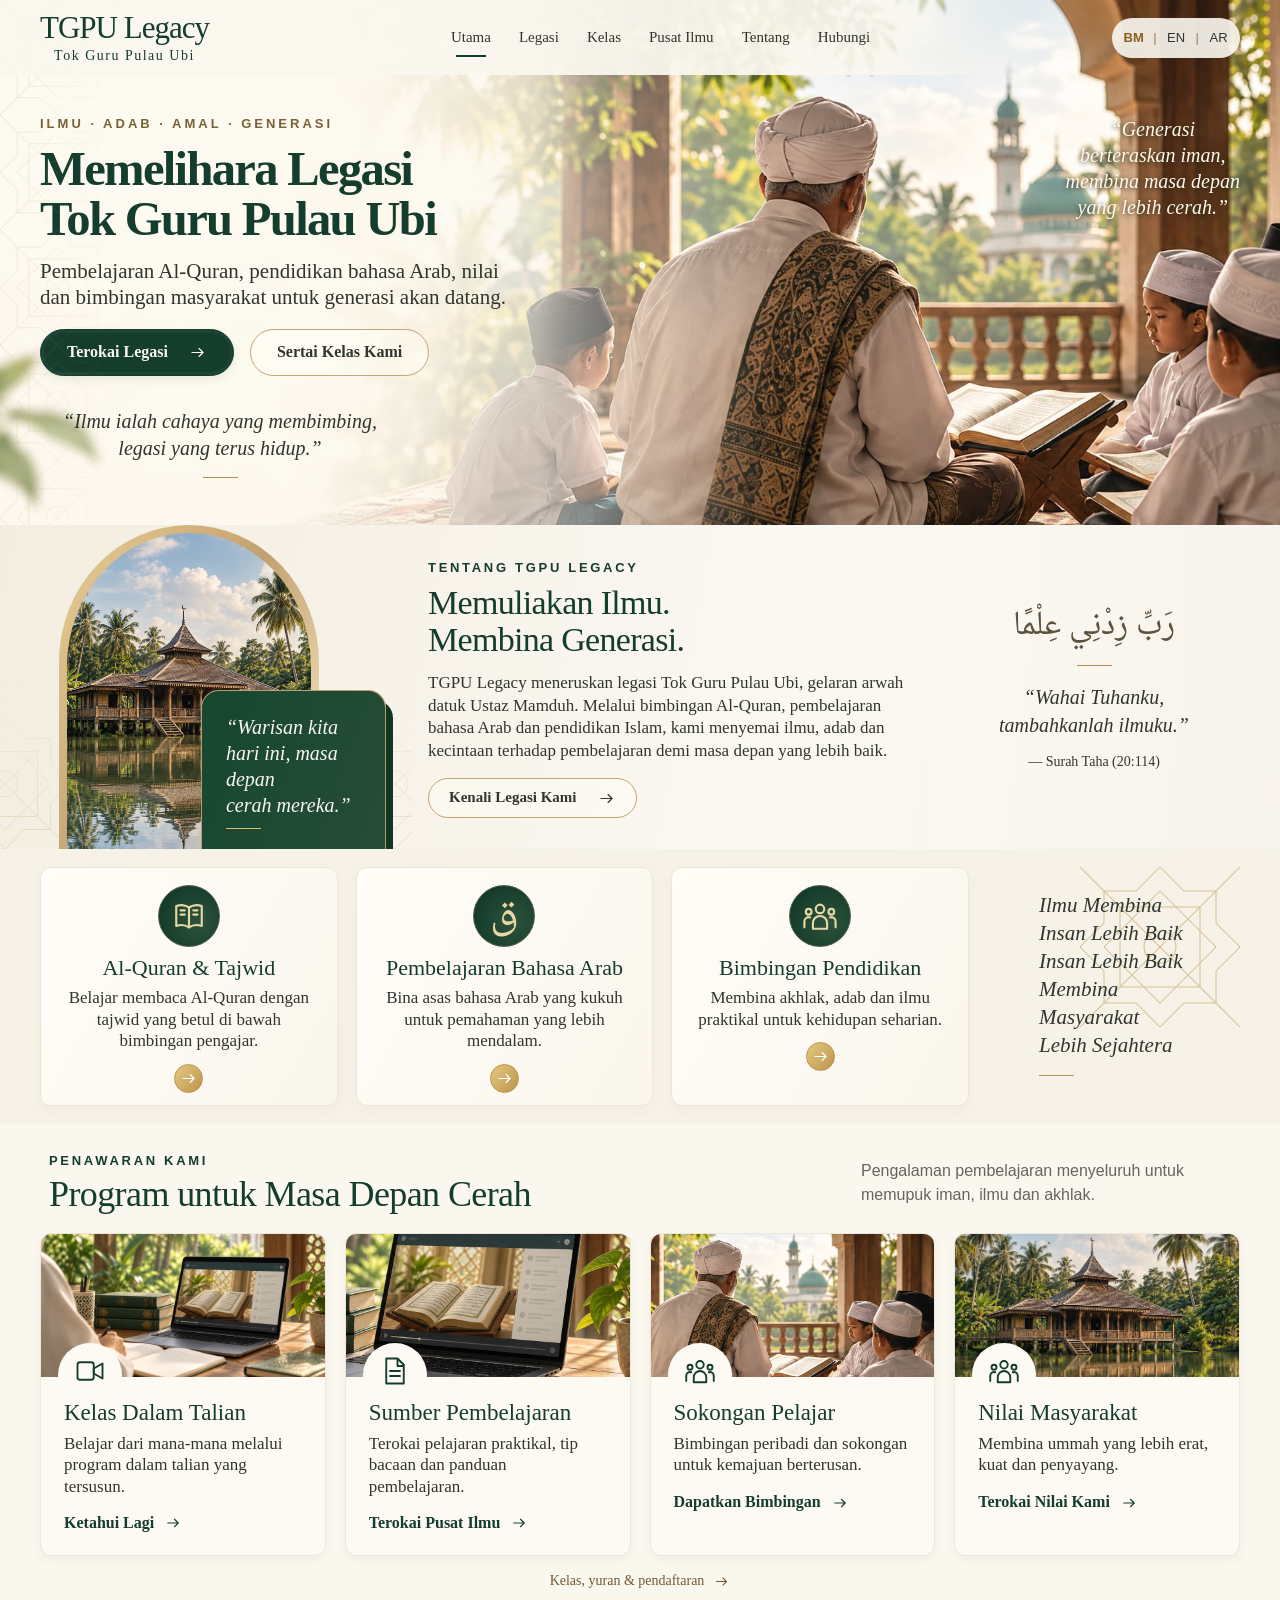
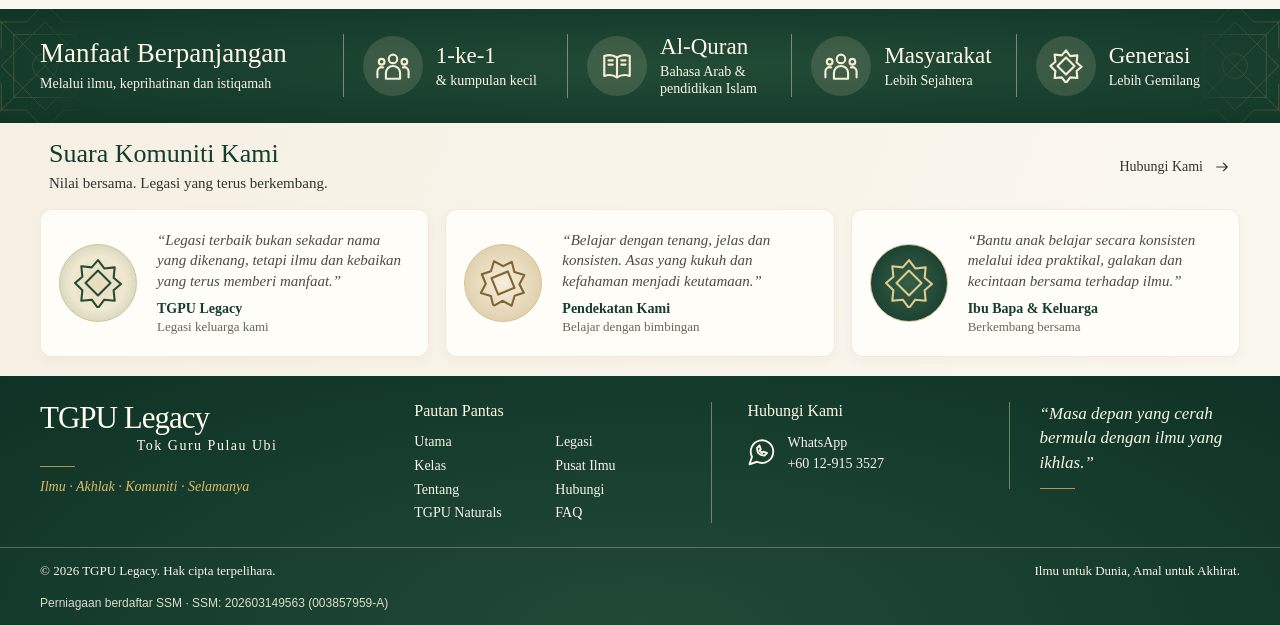
==== commit ec64e474: "Match TGPU Legacy to approved heritage landing design Rebuild Malay, English and Arabic landing page" ====
--- a/index.html
+++ b/index.html
@@ -3,195 +3,49 @@
 <head>
   <meta charset="UTF-8">
   <meta name="viewport" content="width=device-width, initial-scale=1.0">
-  <meta name="description" content="TGPU Legacy — warisan Tok Guru Pulau Ubi. Kelas Al-Quran, Tajwid, Iqra’, Hafazan, Bahasa Arab dan Pendidikan Islam secara online dari Malaysia.">
-  <meta name="keywords" content="TGPU Legacy, Tok Guru Pulau Ubi, kelas Al-Quran online Malaysia, Tajwid, Iqra, Hafazan, Bahasa Arab online, Pendidikan Islam">
+  <meta name="description" content="TGPU Legacy ialah perniagaan berdaftar SSM yang menyediakan kelas Al-Quran online, Tajwid, Iqra’, Hafazan, Bahasa Arab dan Pendidikan Islam untuk kanak-kanak, remaja dan dewasa.">
+  <meta name="keywords" content="kelas Al-Quran online Malaysia, kelas mengaji online, kelas Quran kanak-kanak, kelas Tajwid online, kelas Iqra online, kelas Hafazan online, kelas Bahasa Arab online Malaysia, kelas Fardu Ain online, TGPU Legacy, Tok Guru Pulau Ubi, Ustaz Mamduh">
   <meta name="author" content="TGPU Legacy">
-  <meta name="theme-color" content="#123f2f">
+  <meta name="theme-color" content="#123b2c">
   <meta name="robots" content="index, follow, max-image-preview:large">
+  <meta name="googlebot" content="index, follow, max-image-preview:large">
+  <meta name="language" content="ms-MY">
   <link rel="canonical" href="https://mamduhsaffin.github.io/tgpu-legacy/">
+  <link rel="icon" type="image/png" sizes="512x512" href="assets/favicon-512.png">
+  <link rel="apple-touch-icon" href="assets/favicon-512.png">
+  <link rel="preload" as="image" href="assets/tgpu-logo.png">
   <link rel="alternate" hreflang="ms-MY" href="https://mamduhsaffin.github.io/tgpu-legacy/">
   <link rel="alternate" hreflang="en" href="https://mamduhsaffin.github.io/tgpu-legacy/en.html">
   <link rel="alternate" hreflang="ar" href="https://mamduhsaffin.github.io/tgpu-legacy/ar.html">
   <link rel="alternate" hreflang="x-default" href="https://mamduhsaffin.github.io/tgpu-legacy/">
-  <link rel="icon" href="assets/favicon-512.png">
-  <link rel="apple-touch-icon" href="assets/favicon-512.png">
-  <meta property="og:title" content="TGPU Legacy | Tok Guru Pulau Ubi">
-  <meta property="og:description" content="Memelihara warisan ilmu, adab dan pendidikan Al-Quran untuk generasi akan datang.">
+
+  <meta property="og:title" content="TGPU Legacy | Kelas Al-Quran Online Malaysia">
+  <meta property="og:description" content="Mewarisi ilmu, membina generasi Al-Quran. Kelas Al-Quran, Tajwid, Hafazan, Bahasa Arab dan Pendidikan Islam secara online.">
   <meta property="og:type" content="website">
+  <meta property="og:locale" content="ms_MY">
   <meta property="og:url" content="https://mamduhsaffin.github.io/tgpu-legacy/">
   <meta property="og:image" content="https://mamduhsaffin.github.io/tgpu-legacy/assets/tgpu-social-preview.jpg">
+  <meta property="og:image:width" content="1200">
+  <meta property="og:image:height" content="630">
+  <meta property="og:image:alt" content="TGPU Legacy — Tok Guru Pulau Ubi, kelas Al-Quran online Malaysia">
   <meta property="og:site_name" content="TGPU Legacy">
   <meta name="twitter:card" content="summary_large_image">
   <meta name="twitter:image" content="https://mamduhsaffin.github.io/tgpu-legacy/assets/tgpu-social-preview.jpg">
-  <title>TGPU Legacy | Warisan Tok Guru Pulau Ubi</title>
-  <link rel="preconnect" href="https://fonts.googleapis.com">
-  <link rel="preconnect" href="https://fonts.gstatic.com" crossorigin>
-  <link href="https://fonts.googleapis.com/css2?family=Amiri:wght@400;700&family=Cormorant+Garamond:ital,wght@0,500;0,600;0,700;1,500;1,600&family=Inter:wght@400;500;600;700&family=Noto+Kufi+Arabic:wght@400;500;600;700&display=swap" rel="stylesheet">
-  <link rel="stylesheet" href="https://cdnjs.cloudflare.com/ajax/libs/font-awesome/6.5.2/css/all.min.css">
-  <link rel="stylesheet" href="assets/legacy-home.css">
-</head>
-<body>
-<header class="site-header">
-  <div class="container nav">
-    <a class="brand" href="#home" aria-label="TGPU Legacy home">
-      <img src="assets/tgpu-logo.png" alt="TGPU Legacy logo">
-      <span><strong>TGPU Legacy</strong><small>Tok Guru Pulau Ubi</small></span>
-    </a>
-    <ul class="nav-links">
-      <li><a class="active" href="#home">Utama</a></li>
-      <li><a href="#legacy">Warisan</a></li>
-      <li><a href="#programs">Kelas</a></li>
-      <li><a href="learn.html">Sumber</a></li>
-      <li><a href="#legacy">Tentang</a></li>
-      <li><a href="#contact">Hubungi</a></li>
-    </ul>
-    <div class="nav-tools">
-      <div class="langs"><a class="active" href="index.html">BM</a><span>|</span><a href="en.html">EN</a><span>|</span><a href="ar.html">AR</a></div>
-      <button class="menu-toggle" aria-label="Buka menu"><i class="fa-solid fa-bars"></i></button>
-    </div>
-  </div>
-</header>
+  <meta name="twitter:title" content="TGPU Legacy | Kelas Al-Quran Online Malaysia">
+  <meta name="twitter:description" content="Mewarisi ilmu, membina generasi Al-Quran. Kelas Al-Quran, Tajwid, Hafazan, Bahasa Arab dan Pendidikan Islam secara online.">
 
-<main>
-<section class="hero" id="home">
-  <div class="pattern"></div>
-  <div class="container hero-grid">
-    <div class="hero-copy">
-      <div class="hero-kicker">ILMU <span>•</span> ADAB <span>•</span> AMAL <span>•</span> GENERASI</div>
-      <h1>Memelihara Warisan Tok Guru Pulau Ubi</h1>
-      <p class="lead">Pembelajaran Al-Quran, Bahasa Arab, nilai dan bimbingan pendidikan untuk membina generasi yang berilmu, beradab dan dekat dengan wahyu.</p>
-      <div class="hero-actions">
-        <a class="btn btn-primary" href="#legacy">Terokai Warisan <i class="fa-solid fa-arrow-right"></i></a>
-        <a class="btn btn-outline" href="learn.html">Sertai Kelas Kami</a>
-      </div>
-      <div class="hero-quote">“Ilmu adalah cahaya yang memandu; warisan yang terus hidup.”</div>
-    </div>
-    <div class="hero-visual">
-      <div class="hero-photo" role="img" aria-label="Pelajar membaca Al-Quran dalam suasana pembelajaran Islam"></div>
-      <div class="hero-side-quote">“Generasi berakar pada iman, membentuk masa depan yang lebih cerah.”</div>
-    </div>
-  </div>
-</section>
+  <title>TGPU Legacy | Kelas Al-Quran Online Malaysia</title>
 
-<section class="about" id="legacy">
-  <div class="container about-grid">
-    <div class="about-media">
-      <div class="arch" role="img" aria-label="Warisan masjid dan pendidikan Islam"></div>
-      <div class="about-badge">“Warisan kita hari ini, cahaya mereka pada masa depan.”</div>
-    </div>
-    <div class="about-copy">
-      <div class="kicker">TENTANG TGPU LEGACY</div>
-      <h2 class="section-title">Memuliakan Ilmu.<br>Membina Generasi.</h2>
-      <p>TGPU Legacy diwujudkan untuk memelihara warisan ilmu Tok Guru Pulau Ubi melalui pembelajaran Islam yang autentik, adab yang kukuh dan pendekatan pendidikan yang dekat dengan kehidupan.</p>
-      <p>Fokus kami ialah Al-Quran, Tajwid, Iqra’, Hafazan, Bahasa Arab dan Pendidikan Islam — disampaikan secara online agar manfaat ilmu dapat diteruskan kepada keluarga dan generasi seterusnya.</p>
-      <a class="btn btn-outline" href="learn.html">Kenali Pembelajaran Kami <i class="fa-solid fa-arrow-right"></i></a>
-    </div>
-    <div class="about-verse">
-      <div class="arabic">رَبِّ زِدْنِي عِلْمًا</div>
-      <em>“Ya Tuhanku, tambahkanlah kepadaku ilmu.”</em>
-      <small>Surah Taha, 20:114</small>
-      <div class="leaf-decoration">❧</div>
-    </div>
-  </div>
-</section>
-
-<section class="pillars">
-  <div class="container pillar-grid">
-    <article class="pillar">
-      <div class="icon"><i class="fa-solid fa-book-quran"></i></div>
-      <h3>Al-Quran & Tajwid</h3>
-      <p>Belajar membaca Al-Quran dengan asas yang jelas, sebutan yang betul dan bimbingan Tajwid yang tersusun.</p>
-      <a class="mini-arrow" href="learn.html" aria-label="Al-Quran dan Tajwid"><i class="fa-solid fa-arrow-right"></i></a>
-    </article>
-    <article class="pillar">
-      <div class="icon"><span style="font-family:Amiri,serif;font-size:1.35rem">ض</span></div>
-      <h3>Bahasa Arab</h3>
-      <p>Membina asas Bahasa Arab untuk memahami makna, berkomunikasi dan mendekati sumber ilmu Islam dengan lebih yakin.</p>
-      <a class="mini-arrow" href="learn.html" aria-label="Bahasa Arab"><i class="fa-solid fa-arrow-right"></i></a>
-    </article>
-    <article class="pillar">
-      <div class="icon"><i class="fa-solid fa-people-group"></i></div>
-      <h3>Bimbingan Pendidikan</h3>
-      <p>Menyuburkan adab, akhlak dan ilmu praktikal yang membantu pelajar membina diri dalam kehidupan seharian.</p>
-      <a class="mini-arrow" href="learn.html" aria-label="Bimbingan Pendidikan"><i class="fa-solid fa-arrow-right"></i></a>
-    </article>
-  </div>
-</section>
-
-<section class="programs" id="programs">
-  <div class="container">
-    <div class="program-head">
-      <div>
-        <div class="kicker">APA YANG KAMI TAWARKAN</div>
-        <h2 class="section-title">Program untuk Masa Depan yang Lebih Cerah</h2>
-      </div>
-      <p class="section-copy">Pengalaman pembelajaran yang tersusun untuk memupuk iman, ilmu, adab dan keyakinan — dari Malaysia kepada pelajar di mana sahaja.</p>
-    </div>
-    <div class="program-grid">
-      <article class="program-card">
-        <div class="program-image online"><div class="program-icon"><i class="fa-solid fa-video"></i></div></div>
-        <div class="program-body"><h3>Kelas Online</h3><p>Belajar dari mana-mana melalui sesi pembelajaran online yang tersusun.</p><a class="text-link" href="learn.html">Lihat Kelas <i class="fa-solid fa-arrow-right"></i></a></div>
-      </article>
-      <article class="program-card">
-        <div class="program-image resources"><div class="program-icon"><i class="fa-regular fa-file-lines"></i></div></div>
-        <div class="program-body"><h3>Bahan Pembelajaran</h3><p>Akses nota, panduan dan sumber terpilih untuk menyokong pembelajaran.</p><a class="text-link" href="learn.html">Terokai Sumber <i class="fa-solid fa-arrow-right"></i></a></div>
-      </article>
-      <article class="program-card">
-        <div class="program-image support"><div class="program-icon"><i class="fa-solid fa-user-group"></i></div></div>
-        <div class="program-body"><h3>Sokongan Pelajar</h3><p>Bimbingan peribadi dan sokongan berterusan mengikut tahap pembelajaran.</p><a class="text-link" href="https://wa.me/60129153527" target="_blank" rel="noopener">Dapatkan Sokongan <i class="fa-solid fa-arrow-right"></i></a></div>
-      </article>
-      <article class="program-card">
-        <div class="program-image community"><div class="program-icon"><i class="fa-solid fa-mosque"></i></div></div>
-        <div class="program-body"><h3>Nilai Komuniti</h3><p>Membina komuniti yang dekat dengan ilmu, saling menyokong dan beradab.</p><a class="text-link" href="#contact">Bersama Komuniti <i class="fa-solid fa-arrow-right"></i></a></div>
-      </article>
-    </div>
-  </div>
-</section>
-
-<section class="impact" aria-label="Kekuatan TGPU Legacy">
-  <div class="pattern"></div>
-  <div class="container impact-grid">
-    <div class="impact-intro"><h3>Warisan yang Berterusan</h3><small>Dengan izin Allah, melalui ilmu dan khidmat.</small></div>
-    <div class="impact-item"><div class="impact-icon"><i class="fa-solid fa-language"></i></div><div><strong>3 Bahasa</strong><span>BM • EN • AR</span></div></div>
-    <div class="impact-item"><div class="impact-icon"><i class="fa-solid fa-laptop"></i></div><div><strong>Online</strong><span>Belajar dari mana-mana</span></div></div>
-    <div class="impact-item"><div class="impact-icon"><i class="fa-solid fa-book-quran"></i></div><div><strong>Al-Quran</strong><span>Tajwid • Iqra’ • Hafazan</span></div></div>
-    <div class="impact-item"><div class="impact-icon"><i class="fa-solid fa-seedling"></i></div><div><strong>Warisan</strong><span>Ilmu • Adab • Amal</span></div></div>
-  </div>
-</section>
-
-<section class="voices">
-  <div class="container">
-    <div class="voices-head">
-      <div><h2>Suara dari Komuniti Kita</h2><p>Nilai yang ingin kami suburkan dalam setiap perjalanan pembelajaran.</p></div>
-      <a class="text-link" href="#contact">Hubungi TGPU Legacy <i class="fa-solid fa-arrow-right"></i></a>
-    </div>
-    <div class="voice-grid">
-      <article class="voice-card"><div class="voice-symbol"><i class="fa-solid fa-book-open"></i></div><div><blockquote>Pembelajaran yang jelas, tersusun dan membawa pelajar lebih dekat kepada Al-Quran.</blockquote><strong>Untuk Pelajar</strong><small>Ilmu yang membina keyakinan</small></div></article>
-      <article class="voice-card"><div class="voice-symbol"><i class="fa-solid fa-house-chimney"></i></div><div><blockquote>Pendidikan yang membantu keluarga menumbuhkan ilmu, adab dan akhlak bersama-sama.</blockquote><strong>Untuk Ibu Bapa</strong><small>Pembelajaran yang dekat dengan keluarga</small></div></article>
-      <article class="voice-card"><div class="voice-symbol"><i class="fa-solid fa-mosque"></i></div><div><blockquote>Warisan ilmu yang disambung dengan ikhlas agar manfaatnya terus hidup untuk generasi seterusnya.</blockquote><strong>Untuk Komuniti</strong><small>Ilmu yang diwarisi dan dikongsi</small></div></article>
-    </div>
-  </div>
-</section>
-
-<section class="cta" id="contact">
-  <div class="container cta-box">
-    <div><h2>Mulakan perjalanan ilmu bersama TGPU Legacy.</h2><p>Hubungi kami untuk bertanya tentang kelas Al-Quran, Tajwid, Bahasa Arab atau Pendidikan Islam.</p></div>
-    <a class="btn btn-primary" href="https://wa.me/60129153527" target="_blank" rel="noopener"><i class="fa-brands fa-whatsapp"></i> WhatsApp TGPU Legacy</a>
-  </div>
-</section>
+  <link rel="stylesheet" href="assets/legacy/styles.css"><link rel="preload" as="image" href="assets/legacy/hero.webp"><script type="application/ld+json">{"@context":"https://schema.org","@type":"EducationalOrganization","name":"TGPU Legacy","alternateName":"Tok Guru Pulau Ubi Legacy","url":"https://mamduhsaffin.github.io/tgpu-legacy/","logo":"https://mamduhsaffin.github.io/tgpu-legacy/assets/tgpu-logo.png","telephone":"+60129153527","inLanguage":"ms"}</script></head><body data-classes="classes.html">
+<a class="skip-link" href="#main">Langkau ke kandungan</a>
+<header class="site-header"><div class="nav-shell wrap"><a class="brand" href="index.html" aria-label="TGPU Legacy"><span class="brand-name">TGPU Legacy<small>Tok Guru Pulau Ubi</small></span></a><nav id="main-nav" class="main-nav" aria-label="Buka navigasi"><a href="#home" aria-current="page">Utama</a><a href="#legacy" >Legasi</a><a href="classes.html" >Kelas</a><a href="learn.html" >Pusat Ilmu</a><a href="#about" >Tentang</a><a href="#contact" >Hubungi</a></nav><div class="lang-switch" aria-label="Language"><a href="index.html" lang="ms" hreflang="ms" aria-current="page">BM</a><span aria-hidden="true">|</span><a href="en.html" lang="en" hreflang="en" >EN</a><span aria-hidden="true">|</span><a href="ar.html" lang="ar" hreflang="ar" >AR</a></div><button class="menu-toggle" aria-label="Buka navigasi" aria-controls="main-nav" aria-expanded="false"><span></span><span></span><span></span></button></div></header>
+<main id="main">
+<section class="hero" id="home"><img class="hero-image" src="assets/legacy/hero.webp" width="1536" height="512" alt="Ilustrasi kelas Al-Quran di serambi rumah Melayu dengan pengajar dilihat dari belakang dan pelajar muda." fetchpriority="high"><div class="hero-wash"></div><div class="wrap hero-inner"><div class="hero-copy"><p class="eyebrow">ILMU · ADAB · AMAL · GENERASI</p><h1>Memelihara Legasi<br>Tok Guru Pulau Ubi</h1><p class="hero-lead">Pembelajaran Al-Quran, pendidikan bahasa Arab, nilai dan bimbingan masyarakat untuk generasi akan datang.</p><div class="hero-actions"><a class="button button-green" href="#legacy">Terokai Legasi<svg class="icon " viewBox="0 0 24 24" fill="none" stroke="currentColor" stroke-width="1.5" stroke-linecap="round" stroke-linejoin="round" aria-hidden="true"><path d="M5 12h14m-5-5 5 5-5 5"/></svg></a><a class="button button-outline" href="classes.html">Sertai Kelas Kami</a></div><blockquote class="hero-quote">“Ilmu ialah cahaya yang membimbing,<br>legasi yang terus hidup.”<span class="gold-rule"></span></blockquote></div><p class="hero-side">“Generasi<br>berteraskan iman,<br>membina masa depan<br>yang lebih cerah.”<span class="gold-rule"></span></p></div></section>
+<section class="about" id="legacy"><span id="about" class="anchor"></span><div class="wrap about-grid"><div class="heritage-art"><div class="heritage-arch"><img src="assets/legacy/heritage.webp" alt="Ilustrasi surau tradisional Melayu di tepi air dan pokok kelapa." width="768" height="768" loading="lazy"></div><blockquote class="heritage-note">“Warisan kita<br>hari ini, masa depan<br>cerah mereka.”<span class="gold-rule"></span></blockquote></div><div class="about-copy"><p class="eyebrow">TENTANG TGPU LEGACY</p><h2>Memuliakan Ilmu.<br>Membina Generasi.</h2><p>TGPU Legacy meneruskan legasi Tok Guru Pulau Ubi, gelaran arwah datuk Ustaz Mamduh. Melalui bimbingan Al-Quran, pembelajaran bahasa Arab dan pendidikan Islam, kami menyemai ilmu, adab dan kecintaan terhadap pembelajaran demi masa depan yang lebih baik.</p><a class="button button-outline" href="learn.html#legacy">Kenali Legasi Kami<svg class="icon " viewBox="0 0 24 24" fill="none" stroke="currentColor" stroke-width="1.5" stroke-linecap="round" stroke-linejoin="round" aria-hidden="true"><path d="M5 12h14m-5-5 5 5-5 5"/></svg></a></div><blockquote class="quran-verse"><p lang="ar" dir="rtl">رَبِّ زِدْنِي عِلْمًا</p><span class="gold-rule"></span><em>“Wahai Tuhanku,<br>tambahkanlah ilmuku.”</em><cite>— Surah Taha (20:114)</cite></blockquote></div></section>
+<section class="pillars" aria-label="Kelas, yuran & pendaftaran"><div class="wrap pillar-grid"><a class="pillar-card" href="classes.html#classes"><span class="pillar-icon"><svg class="icon " viewBox="0 0 24 24" fill="none" stroke="currentColor" stroke-width="1.5" stroke-linecap="round" stroke-linejoin="round" aria-hidden="true"><path d="M12 6c-3-2-6-2-9-1v14c3-1 6-1 9 1 3-2 6-2 9-1V5c-3-1-6-1-9 1Z"/><path d="M12 6v14M6 8h3m-3 3h3m6-3h3m-3 3h3"/></svg></span><h3>Al-Quran & Tajwid</h3><p>Belajar membaca Al-Quran dengan tajwid yang betul di bawah bimbingan pengajar.</p><span class="round-arrow"><svg class="icon " viewBox="0 0 24 24" fill="none" stroke="currentColor" stroke-width="1.5" stroke-linecap="round" stroke-linejoin="round" aria-hidden="true"><path d="M5 12h14m-5-5 5 5-5 5"/></svg></span></a><a class="pillar-card" href="learn.html#arabic"><span class="pillar-icon"><span class="arabic-letter" lang="ar">ق</span></span><h3>Pembelajaran Bahasa Arab</h3><p>Bina asas bahasa Arab yang kukuh untuk pemahaman yang lebih mendalam.</p><span class="round-arrow"><svg class="icon " viewBox="0 0 24 24" fill="none" stroke="currentColor" stroke-width="1.5" stroke-linecap="round" stroke-linejoin="round" aria-hidden="true"><path d="M5 12h14m-5-5 5 5-5 5"/></svg></span></a><a class="pillar-card" href="learn.html#parents"><span class="pillar-icon"><svg class="icon " viewBox="0 0 24 24" fill="none" stroke="currentColor" stroke-width="1.5" stroke-linecap="round" stroke-linejoin="round" aria-hidden="true"><circle cx="12" cy="7" r="3"/><circle cx="4" cy="9" r="2"/><circle cx="20" cy="9" r="2"/><path d="M7 21v-4a5 5 0 0 1 10 0v4ZM1 20v-4a3 3 0 0 1 4-3m18 7v-4a3 3 0 0 0-4-3"/></svg></span><h3>Bimbingan Pendidikan</h3><p>Membina akhlak, adab dan ilmu praktikal untuk kehidupan seharian.</p><span class="round-arrow"><svg class="icon " viewBox="0 0 24 24" fill="none" stroke="currentColor" stroke-width="1.5" stroke-linecap="round" stroke-linejoin="round" aria-hidden="true"><path d="M5 12h14m-5-5 5 5-5 5"/></svg></span></a><p class="knowledge-note">Ilmu Membina<br>Insan Lebih Baik<br>Insan Lebih Baik<br>Membina Masyarakat<br>Lebih Sejahtera<span class="gold-rule"></span></p></div></section>
+<section class="programs" id="classes"><span id="programs"></span><div class="wrap"><div class="program-heading"><div><p class="eyebrow">PENAWARAN KAMI</p><h2>Program untuk Masa Depan Cerah</h2></div><p>Pengalaman pembelajaran menyeluruh untuk memupuk iman, ilmu dan akhlak.</p></div><div class="program-grid"><article class="program-card"><a class="program-image image-0" href="classes.html" tabindex="-1" aria-hidden="true"><img src="assets/legacy/learning.webp" width="768" height="512" alt="" loading="lazy"></a><div class="program-copy"><span class="program-icon"><svg class="icon " viewBox="0 0 24 24" fill="none" stroke="currentColor" stroke-width="1.5" stroke-linecap="round" stroke-linejoin="round" aria-hidden="true"><rect x="2" y="5" width="13" height="14" rx="2"/><path d="m15 10 7-4v12l-7-4Z"/></svg></span><h3>Kelas Dalam Talian</h3><p>Belajar dari mana-mana melalui program dalam talian yang tersusun.</p><a href="classes.html">Ketahui Lagi<svg class="icon " viewBox="0 0 24 24" fill="none" stroke="currentColor" stroke-width="1.5" stroke-linecap="round" stroke-linejoin="round" aria-hidden="true"><path d="M5 12h14m-5-5 5 5-5 5"/></svg></a></div></article><article class="program-card"><a class="program-image image-1" href="learn.html" tabindex="-1" aria-hidden="true"><img src="assets/legacy/learning.webp" width="768" height="512" alt="" loading="lazy"></a><div class="program-copy"><span class="program-icon"><svg class="icon " viewBox="0 0 24 24" fill="none" stroke="currentColor" stroke-width="1.5" stroke-linecap="round" stroke-linejoin="round" aria-hidden="true"><path d="M5 2h9l5 5v15H5ZM14 2v6h5M8 12h8m-8 4h8"/></svg></span><h3>Sumber Pembelajaran</h3><p>Terokai pelajaran praktikal, tip bacaan dan panduan pembelajaran.</p><a href="learn.html">Terokai Pusat Ilmu<svg class="icon " viewBox="0 0 24 24" fill="none" stroke="currentColor" stroke-width="1.5" stroke-linecap="round" stroke-linejoin="round" aria-hidden="true"><path d="M5 12h14m-5-5 5 5-5 5"/></svg></a></div></article><article class="program-card"><a class="program-image image-2" href="classes.html#register" tabindex="-1" aria-hidden="true"><img src="assets/legacy/hero.webp" width="768" height="512" alt="" loading="lazy"></a><div class="program-copy"><span class="program-icon"><svg class="icon " viewBox="0 0 24 24" fill="none" stroke="currentColor" stroke-width="1.5" stroke-linecap="round" stroke-linejoin="round" aria-hidden="true"><circle cx="12" cy="7" r="3"/><circle cx="4" cy="9" r="2"/><circle cx="20" cy="9" r="2"/><path d="M7 21v-4a5 5 0 0 1 10 0v4ZM1 20v-4a3 3 0 0 1 4-3m18 7v-4a3 3 0 0 0-4-3"/></svg></span><h3>Sokongan Pelajar</h3><p>Bimbingan peribadi dan sokongan untuk kemajuan berterusan.</p><a href="classes.html#register">Dapatkan Bimbingan<svg class="icon " viewBox="0 0 24 24" fill="none" stroke="currentColor" stroke-width="1.5" stroke-linecap="round" stroke-linejoin="round" aria-hidden="true"><path d="M5 12h14m-5-5 5 5-5 5"/></svg></a></div></article><article class="program-card"><a class="program-image image-3" href="learn.html#legacy" tabindex="-1" aria-hidden="true"><img src="assets/legacy/heritage.webp" width="768" height="512" alt="" loading="lazy"></a><div class="program-copy"><span class="program-icon"><svg class="icon " viewBox="0 0 24 24" fill="none" stroke="currentColor" stroke-width="1.5" stroke-linecap="round" stroke-linejoin="round" aria-hidden="true"><circle cx="12" cy="7" r="3"/><circle cx="4" cy="9" r="2"/><circle cx="20" cy="9" r="2"/><path d="M7 21v-4a5 5 0 0 1 10 0v4ZM1 20v-4a3 3 0 0 1 4-3m18 7v-4a3 3 0 0 0-4-3"/></svg></span><h3>Nilai Masyarakat</h3><p>Membina ummah yang lebih erat, kuat dan penyayang.</p><a href="learn.html#legacy">Terokai Nilai Kami<svg class="icon " viewBox="0 0 24 24" fill="none" stroke="currentColor" stroke-width="1.5" stroke-linecap="round" stroke-linejoin="round" aria-hidden="true"><path d="M5 12h14m-5-5 5 5-5 5"/></svg></a></div></article></div><a class="class-details-link" href="classes.html#pricing">Kelas, yuran & pendaftaran<svg class="icon " viewBox="0 0 24 24" fill="none" stroke="currentColor" stroke-width="1.5" stroke-linecap="round" stroke-linejoin="round" aria-hidden="true"><path d="M5 12h14m-5-5 5 5-5 5"/></svg></a></div></section>
+<section class="impact"><div class="wrap impact-grid"><div class="impact-intro"><h2>Manfaat Berpanjangan</h2><p>Melalui ilmu, keprihatinan dan istiqamah</p></div><div class="impact-item"><span><svg class="icon " viewBox="0 0 24 24" fill="none" stroke="currentColor" stroke-width="1.5" stroke-linecap="round" stroke-linejoin="round" aria-hidden="true"><circle cx="12" cy="7" r="3"/><circle cx="4" cy="9" r="2"/><circle cx="20" cy="9" r="2"/><path d="M7 21v-4a5 5 0 0 1 10 0v4ZM1 20v-4a3 3 0 0 1 4-3m18 7v-4a3 3 0 0 0-4-3"/></svg></span><div><h3>1-ke-1</h3><p>& kumpulan kecil</p></div></div><div class="impact-item"><span><svg class="icon " viewBox="0 0 24 24" fill="none" stroke="currentColor" stroke-width="1.5" stroke-linecap="round" stroke-linejoin="round" aria-hidden="true"><path d="M12 6c-3-2-6-2-9-1v14c3-1 6-1 9 1 3-2 6-2 9-1V5c-3-1-6-1-9 1Z"/><path d="M12 6v14M6 8h3m-3 3h3m6-3h3m-3 3h3"/></svg></span><div><h3>Al-Quran</h3><p>Bahasa Arab & pendidikan Islam</p></div></div><div class="impact-item"><span><svg class="icon " viewBox="0 0 24 24" fill="none" stroke="currentColor" stroke-width="1.5" stroke-linecap="round" stroke-linejoin="round" aria-hidden="true"><circle cx="12" cy="7" r="3"/><circle cx="4" cy="9" r="2"/><circle cx="20" cy="9" r="2"/><path d="M7 21v-4a5 5 0 0 1 10 0v4ZM1 20v-4a3 3 0 0 1 4-3m18 7v-4a3 3 0 0 0-4-3"/></svg></span><div><h3>Masyarakat</h3><p>Lebih Sejahtera</p></div></div><div class="impact-item"><span><svg class="icon " viewBox="0 0 24 24" fill="none" stroke="currentColor" stroke-width="1.5" stroke-linecap="round" stroke-linejoin="round" aria-hidden="true"><path d="m12 1 3 4 5-.5-.5 5 3.5 3-3.5 3 .5 5-5-.5-3 4-3-4-5 .5.5-5L1 12l3.5-3-.5-5 5 .5Z"/><path d="m12 6 6 6-6 6-6-6Z"/></svg></span><div><h3>Generasi</h3><p>Lebih Gemilang</p></div></div></div></section>
+<section class="community" id="community"><div class="wrap"><div class="community-heading"><div><h2>Suara Komuniti Kami</h2><p>Nilai bersama. Legasi yang terus berkembang.</p></div><a href="https://wa.me/60129153527" target="_blank" rel="noopener">Hubungi Kami<svg class="icon " viewBox="0 0 24 24" fill="none" stroke="currentColor" stroke-width="1.5" stroke-linecap="round" stroke-linejoin="round" aria-hidden="true"><path d="M5 12h14m-5-5 5 5-5 5"/></svg></a></div><div class="community-grid"><figure class="voice-card"><span class="community-avatar avatar-0" aria-hidden="true"><svg class="icon " viewBox="0 0 24 24" fill="none" stroke="currentColor" stroke-width="1.5" stroke-linecap="round" stroke-linejoin="round" aria-hidden="true"><path d="m12 1 3 4 5-.5-.5 5 3.5 3-3.5 3 .5 5-5-.5-3 4-3-4-5 .5.5-5L1 12l3.5-3-.5-5 5 .5Z"/><path d="m12 6 6 6-6 6-6-6Z"/></svg></span><div><blockquote>“Legasi terbaik bukan sekadar nama yang dikenang, tetapi ilmu dan kebaikan yang terus memberi manfaat.”</blockquote><figcaption><strong>TGPU Legacy</strong><span>Legasi keluarga kami</span></figcaption></div></figure><figure class="voice-card"><span class="community-avatar avatar-1" aria-hidden="true"><svg class="icon " viewBox="0 0 24 24" fill="none" stroke="currentColor" stroke-width="1.5" stroke-linecap="round" stroke-linejoin="round" aria-hidden="true"><path d="m12 1 3 4 5-.5-.5 5 3.5 3-3.5 3 .5 5-5-.5-3 4-3-4-5 .5.5-5L1 12l3.5-3-.5-5 5 .5Z"/><path d="m12 6 6 6-6 6-6-6Z"/></svg></span><div><blockquote>“Belajar dengan tenang, jelas dan konsisten. Asas yang kukuh dan kefahaman menjadi keutamaan.”</blockquote><figcaption><strong>Pendekatan Kami</strong><span>Belajar dengan bimbingan</span></figcaption></div></figure><figure class="voice-card"><span class="community-avatar avatar-2" aria-hidden="true"><svg class="icon " viewBox="0 0 24 24" fill="none" stroke="currentColor" stroke-width="1.5" stroke-linecap="round" stroke-linejoin="round" aria-hidden="true"><path d="m12 1 3 4 5-.5-.5 5 3.5 3-3.5 3 .5 5-5-.5-3 4-3-4-5 .5.5-5L1 12l3.5-3-.5-5 5 .5Z"/><path d="m12 6 6 6-6 6-6-6Z"/></svg></span><div><blockquote>“Bantu anak belajar secara konsisten melalui idea praktikal, galakan dan kecintaan bersama terhadap ilmu.”</blockquote><figcaption><strong>Ibu Bapa & Keluarga</strong><span>Berkembang bersama</span></figcaption></div></figure></div></div></section>
 </main>
-
-<footer class="footer">
-  <div class="container">
-    <div class="footer-grid">
-      <div><div class="footer-brand"><img src="assets/tgpu-logo.png" alt=""><span><strong>TGPU Legacy</strong><small>Tok Guru Pulau Ubi</small></span></div><div class="footer-tag">Ilmu • Adab • Amal • Generasi</div></div>
-      <div><h4>Pautan Pantas</h4><div class="footer-links"><a href="#home">Utama</a><a href="learn.html">Sumber</a><a href="#legacy">Warisan</a><a href="#legacy">Tentang</a><a href="#programs">Kelas</a><a href="#contact">Hubungi</a></div></div>
-      <div><h4>Berhubung</h4><div class="socials"><a href="https://wa.me/60129153527" target="_blank" rel="noopener" aria-label="WhatsApp"><i class="fa-brands fa-whatsapp"></i></a><a href="https://mamduhsaffin.github.io/tgpu-legacy/" aria-label="Website"><i class="fa-solid fa-globe"></i></a></div></div>
-      <div class="footer-quote">“Masa depan yang lebih cerah bermula dengan ilmu yang ikhlas.”</div>
-    </div>
-    <div class="footer-bottom"><span>© <span data-year></span> TGPU Legacy. Hak cipta terpelihara.</span><span>Ilmu untuk Dunia, Amal untuk Akhirat.</span></div>
-  </div>
-</footer>
-<script src="assets/legacy-home.js"></script>
-</body>
-</html>+<footer id="contact"><div class="wrap footer-main"><div><a class="brand footer-brand" href="index.html"><span class="brand-name">TGPU Legacy<small>Tok Guru Pulau Ubi</small></span></a><span class="gold-rule"></span><p class="footer-tag">Ilmu · Akhlak · Komuniti · Selamanya</p></div><div class="footer-nav"><h3>Pautan Pantas</h3><div><a href="#home" aria-current="page">Utama</a><a href="#legacy" >Legasi</a><a href="classes.html" >Kelas</a><a href="learn.html" >Pusat Ilmu</a><a href="#about" >Tentang</a><a href="#contact" >Hubungi</a><a href="wellness/?lang=ms">TGPU Naturals</a><a href="classes.html#faq">FAQ</a></div></div><div class="footer-contact"><h3>Hubungi Kami</h3><a class="whatsapp" href="https://wa.me/60129153527" target="_blank" rel="noopener"><svg class="icon " viewBox="0 0 24 24" fill="none" stroke="currentColor" stroke-width="1.5" stroke-linecap="round" stroke-linejoin="round" aria-hidden="true"><path d="M21 11a9 9 0 0 1-13 8l-6 2 2-6A9 9 0 1 1 21 11Z"/><path d="M8 8c0 4 2 6 6 6l2-2-3-1-1 1-2-2 1-1-1-3Z"/></svg><span>WhatsApp<br><bdi>+60 12-915 3527</bdi></span></a></div><blockquote class="footer-quote">“Masa depan yang cerah<br>bermula dengan ilmu yang ikhlas.”<span class="gold-rule"></span></blockquote></div><div class="footer-bottom"><div class="wrap"><p>© <span data-year>2026</span> TGPU Legacy. Hak cipta terpelihara.</p><p>Ilmu untuk Dunia, Amal untuk Akhirat.</p></div></div><div class="wrap business-info"><a href="classes.html#ssm">Perniagaan berdaftar SSM · SSM: <bdi>202603149563 (003857959-A)</bdi></a></div></footer>
+<script src="assets/legacy/site.js" defer></script></body></html>
--- a/assets/legacy/styles.css
+++ b/assets/legacy/styles.css
@@ -0,0 +1,22 @@
+@font-face{font-family:'Noto Naskh Arabic';src:url('../../wellness/assets/noto-naskh-arabic.ttf') format('truetype');font-display:swap}
+:root{--green:#143d2d;--deep:#0c2f22;--gold:#b79150;--paper:#faf7ef;--cream:#f4efe3;--ink:#30352f;--line:#ded1b9;--serif:Georgia,'Times New Roman',serif;--sans:Arial,sans-serif}
+*{box-sizing:border-box}html{scroll-behavior:smooth;scroll-padding-top:24px}body{margin:0;color:var(--ink);background:var(--paper);font:18px/1.42 var(--serif)}a{color:inherit;text-decoration:none}button,input{font:inherit}button{cursor:pointer}img{display:block;max-width:100%}h1,h2,h3,p,figure,blockquote{margin:0}h1,h2,h3{color:var(--green);font-weight:500;line-height:1.09}a:focus-visible,button:focus-visible{outline:3px solid #aa772e;outline-offset:5px}.wrap{width:min(1248px,calc(100% - 80px));margin-inline:auto}.icon{width:24px;height:24px;flex:none}.skip-link{position:fixed;top:-100px;inset-inline-start:20px;z-index:100;background:var(--paper);padding:15px}.skip-link:focus{top:12px}.gold-rule{display:block;height:1px;width:35px;background:var(--gold);margin-top:18px}.eyebrow{font:600 13px/1.5 var(--sans);letter-spacing:2.7px;color:var(--green)}.button{min-height:47px;display:inline-flex;align-items:center;justify-content:center;gap:20px;padding:12px 26px;border-radius:40px;font-size:16px;font-weight:bold;line-height:1.3;transition:background .2s,transform .2s}.button .icon{width:19px;height:19px}.button:hover{transform:translateY(-2px)}.button-green{background:var(--green);color:var(--paper);border:1px solid var(--green);box-shadow:inset 0 0 0 3px #ffffff0a,0 4px 9px #173b2714}.button-green:hover{background:#23563c}.button-outline{border:1px solid #c5a574;background:#fffdf750}.button-outline:hover{background:#ece2ce}
+.site-header{position:absolute;inset:0 0 auto;z-index:5}.nav-shell{height:75px;display:flex;align-items:center;gap:24px}.brand{display:block;flex-shrink:0}.brand-name{display:block;font-size:31px;color:var(--green);line-height:1;letter-spacing:-1px}.brand-name small{display:block;text-align:center;font-size:14px;letter-spacing:1.5px;margin-top:6px}.main-nav{display:flex;align-items:center;gap:28px;margin-inline:auto;font-size:15px}.main-nav a{position:relative;padding:14px 0}.main-nav a:after{position:absolute;content:'';height:2px;inset-inline:5px;bottom:5px;background:var(--green);transform:scaleX(0);transition:transform .2s}.main-nav a:hover:after,.main-nav a[aria-current]:after{transform:scaleX(1)}.lang-switch{display:flex;gap:7px;align-items:center;justify-content:center;background:#faf7efe8;border-radius:20px;padding:3px 9px;font:13px/1 var(--sans)}.lang-switch a{min-height:34px;min-width:25px;display:grid;place-items:center}.lang-switch a[aria-current]{color:#886021;font-weight:bold}.lang-switch>span{color:#947c5d}.menu-toggle{display:none}
+.hero{position:relative;min-height:525px;overflow:hidden;background:#f9f5eb}.hero-image{position:absolute;inset:0;width:100%;height:100%;object-fit:cover;object-position:58% center}.hero-wash{position:absolute;inset:0;background:linear-gradient(90deg,#faf7ef1c,transparent 60%)}.hero:after{position:absolute;content:'';pointer-events:none;inset:0 auto 0 0;width:120px;background:url('pattern.svg') left top/115px;opacity:.5;mask-image:linear-gradient(90deg,#000,transparent)}.hero-inner{position:relative;min-height:525px;padding-top:114px;padding-bottom:35px}.hero-copy{width:55%;max-width:670px}.hero .eyebrow{color:#786137;letter-spacing:3px;font-size:13px;margin-bottom:10px}.hero h1{font-size:clamp(38px,3.8vw,55px);font-weight:600;letter-spacing:-1.7px;line-height:1.03;margin-bottom:14px}.hero-lead{font-size:21px;line-height:1.27;max-width:490px;margin-bottom:18px}.hero-actions{display:flex;gap:16px;align-items:center;flex-wrap:wrap}.hero-quote{font-style:italic;font-size:20px;max-width:360px;text-align:center;line-height:1.35;margin-top:32px}.hero-quote .gold-rule{margin:15px auto 0}.hero-side{position:absolute;top:116px;right:0;text-align:center;font-size:20px;font-style:italic;line-height:1.3;color:#fff9e8;text-shadow:0 1px 5px #31291c}.hero-side .gold-rule{margin-top:14px;background:#e4cfaa}
+.about{position:relative;background:linear-gradient(100deg,#f2ecdedd,#fbf8f2 60%,#f8f4ec);overflow:hidden}.anchor{position:absolute;top:0}.about-grid{display:grid;grid-template-columns:31% 43% 26%;min-height:324px;align-items:center}.heritage-art{position:relative;align-self:stretch;min-height:324px;isolation:isolate}.heritage-art:before{position:absolute;content:'';inset:45% 0 0 -100px;background:url('pattern.svg') left bottom/130px;opacity:.55;z-index:-1;mask-image:linear-gradient(0deg,#000,transparent)}.heritage-arch{position:absolute;inset:0 25% 0 5%;padding:8px 8px 0;background:linear-gradient(120deg,#e9cf95,#c2a171,#fff0cc);border-radius:52% 52% 0 0/44% 44% 0 0}.heritage-arch img{width:100%;height:100%;object-fit:cover;object-position:center;border-radius:52% 52% 0 0/44% 44% 0 0}.heritage-note{position:absolute;bottom:0;right:7%;width:185px;padding:23px 24px 20px;background:linear-gradient(110deg,#164731,#264c36);color:var(--paper);font-size:20px;font-style:italic;line-height:1.3;border:1px solid #b5a070;border-bottom:0;border-radius:18px 18px 0 0;box-shadow:7px 10px 0 #123524}.heritage-note .gold-rule{background:#d7ba74;margin-top:10px}.about-copy{padding:30px 22px 28px 16px}.about-copy h2{font-size:34px;margin:7px 0 14px;letter-spacing:-.7px}.about-copy>p:not(.eyebrow){font-size:17px;line-height:1.32}.about-copy .button{font-size:15px;min-height:40px;padding:9px 20px;margin-top:16px}.quran-verse{align-self:stretch;display:flex;flex-direction:column;align-items:center;justify-content:center;text-align:center;padding:28px 10px 28px 30px;background:linear-gradient(90deg,#fffdf52e,transparent)}.quran-verse>p{font-family:'Noto Naskh Arabic',serif;font-size:34px;line-height:1.5;color:#5a513e}.quran-verse .gold-rule{margin:12px auto 17px}.quran-verse em{font-size:20px}.quran-verse cite{font-style:normal;font-size:14px;margin-top:13px}
+.pillars{position:relative;background:#f6f2e8;padding:18px 0}.pillar-grid{display:grid;grid-template-columns:repeat(3,minmax(0,1fr)) .85fr;gap:18px}.pillar-card{background:linear-gradient(120deg,#fffdf8,#faf6ed);border:1px solid #eee6d7;border-radius:11px;padding:17px 20px 12px;text-align:center;box-shadow:0 4px 13px #60482c0a;display:flex;align-items:center;flex-direction:column;transition:transform .2s}.pillar-card:hover{transform:translateY(-3px)}.pillar-icon{width:62px;height:62px;display:grid;place-items:center;border-radius:50%;background:radial-gradient(circle at 65% 60%,#2d533c,#0c3325);color:#e8d6a4;border:1px solid #516044;margin-bottom:9px}.pillar-icon>.icon{width:34px;height:34px}.arabic-letter{font-family:'Noto Naskh Arabic',serif;font-size:44px;line-height:1}.pillar-card h3{font-size:22px;margin-bottom:7px}.pillar-card p{font-size:17px;line-height:1.27;max-width:275px}.round-arrow{width:29px;height:29px;border-radius:50%;color:#fff;background:linear-gradient(130deg,#e4c982,#bc944a);border:1px solid #bc944a;margin-top:12px;display:grid;place-items:center}.round-arrow .icon{width:19px;height:19px}.knowledge-note{padding:25px 20px 14px 52px;font-size:21px;font-style:italic;line-height:1.33;background:url('pattern.svg') right top/160px no-repeat}.knowledge-note .gold-rule{margin-top:15px}
+.programs{padding:27px 0 18px;position:relative}.program-heading{display:flex;justify-content:space-between;gap:35px;align-items:center;margin:0 9px 19px}.program-heading h2{font-size:36px;letter-spacing:-.6px;margin-top:5px}.program-heading>p{font:16px/1.45 var(--sans);color:#65645d;max-width:370px}.program-grid{display:grid;grid-template-columns:repeat(4,minmax(0,1fr));gap:19px}.program-card{overflow:hidden;border:1px solid #eee7dc;border-radius:11px;box-shadow:0 4px 10px #54432b0c;background:#fdfaf3}.program-image{height:143px;overflow:hidden;display:block}.program-image img{height:100%;width:100%;object-fit:cover;transition:transform .3s}.program-card:hover img{transform:scale(1.035)}.image-0 img{object-position:28% 55%}.image-1 img{width:175%;max-width:none;object-position:right center;transform:translateX(-40%)}.program-card:hover .image-1 img{transform:translateX(-40%) scale(1.035)}.image-2 img{object-position:76% center;object-fit:cover;width:220%;max-width:none;transform:translateX(-52%)}.program-card:hover .image-2 img{transform:translateX(-52%) scale(1.035)}.image-3 img{object-position:center 44%}.program-copy{padding:23px 23px 18px;position:relative}.program-icon{position:absolute;top:-34px;inset-inline-start:17px;background:#fdfaf3;width:64px;height:64px;display:flex;justify-content:center;padding-top:13px;border-radius:50%;color:var(--green)}.program-icon .icon{width:30px;height:30px}.program-copy h3{position:relative;font-size:23px;margin-bottom:7px;line-height:1.1}.program-copy p{font-size:17px;line-height:1.27;min-height:44px}.program-copy>a{color:var(--green);font-size:16px;font-weight:bold;display:inline-flex;gap:10px;align-items:center;margin-top:12px;min-height:28px}.program-copy>a .icon{width:18px;height:18px}.class-details-link{display:flex;align-items:center;justify-content:center;gap:9px;font-size:14px;margin-top:15px;color:#715933}.class-details-link .icon{width:17px;height:17px}
+.impact{background:radial-gradient(ellipse at 55% 50%,#224b36,#103526);color:#faf6e9;position:relative;padding:25px 0}.impact:before,.impact:after{content:'';position:absolute;top:0;bottom:0;width:90px;background:url('pattern.svg') center/125px;opacity:.5;pointer-events:none}.impact:before{left:0;mask-image:linear-gradient(90deg,#000,transparent)}.impact:after{right:0;mask-image:linear-gradient(-90deg,#000,transparent)}.impact-grid{display:grid;grid-template-columns:1.35fr repeat(4,1fr);align-items:center;gap:0}.impact h2,.impact h3{color:#fff8e9}.impact-intro{padding-inline-end:16px}.impact-intro h2{font-size:27px;white-space:nowrap}.impact-intro p{font-size:14px;margin-top:7px;line-height:1.3}.impact-item{display:flex;align-items:center;gap:13px;min-height:63px;border-inline-start:1px solid #dedac67a;padding-inline:19px}.impact-item>span{width:60px;height:60px;flex:none;border-radius:50%;display:grid;place-items:center;background:#e6d9b326;color:#f5edd5}.impact-item .icon{width:34px;height:34px}.impact-item h3{font-size:23px}.impact-item p{font-size:14px;line-height:1.22;margin-top:4px}
+.community{background:linear-gradient(110deg,#f6f0e3,#faf7ef);padding:17px 0 19px;position:relative}.community-heading{display:flex;align-items:center;justify-content:space-between;gap:20px;margin:0 9px 15px}.community-heading h2{font-size:26px}.community-heading p{font-size:15px;margin-top:5px}.community-heading>a{display:flex;align-items:center;gap:10px;font-size:14px;min-height:40px}.community-heading .icon{width:18px;height:18px}.community-grid{display:grid;grid-template-columns:repeat(3,minmax(0,1fr));gap:16px}.voice-card{display:flex;align-items:center;gap:20px;background:#fffdf8;border:1px solid #f1ebdf;border-radius:12px;padding:20px 18px;box-shadow:0 4px 12px #54391a09}.community-avatar{width:78px;height:78px;display:grid;place-items:center;flex:none;background:radial-gradient(circle,#e7dbb9 0%,#f0e8d1 50%,#bcc6ae 100%);color:#254b37;border-radius:50%;border:1px solid #d5c296}.community-avatar>.icon{width:50px;height:50px;stroke-width:1}.avatar-1{background:radial-gradient(circle,#f6eedb,#d8c69e);color:#826531}.avatar-1>.icon{transform:rotate(22.5deg)}.avatar-2{background:radial-gradient(circle,#355e45,#13392b);color:#decc93}.voice-card blockquote{font-size:15px;line-height:1.35;font-style:italic;color:#4d4b42}.voice-card figcaption{font-size:14px;margin-top:9px;line-height:1.3}.voice-card figcaption strong{display:block;color:var(--green)}.voice-card figcaption span{font-size:13px;color:#68665b}
+footer{background:radial-gradient(ellipse at 50% 100%,#224936,#0e3326);color:#f8f5e9}.footer-main{display:grid;grid-template-columns:1.3fr 1fr 1fr .9fr;gap:40px;padding-block:26px 24px;align-items:start}.footer-brand .brand-name{color:#fffbed}.footer-main .gold-rule{margin-top:13px}.footer-tag{font-size:14px;color:#ddbb67;font-style:italic;margin-top:10px;white-space:nowrap}.footer-main h3{color:#fff8e7;font-size:16px;margin-bottom:12px}.footer-nav>div{display:grid;grid-template-columns:1fr 1fr;gap:4px 25px;font-size:14px}.footer-nav a:hover,.footer-contact a:hover{text-decoration:underline;text-underline-offset:3px}.footer-contact{border-inline-start:1px solid #d6d4b976;padding-inline-start:35px;align-self:stretch}.whatsapp{display:flex;align-items:center;gap:10px;font-size:14px;line-height:1.5}.whatsapp .icon{width:30px;height:30px}.footer-quote{font-size:17px;font-style:italic;border-inline-start:1px solid #d6d4b976;padding-inline-start:30px;min-height:75px}.footer-bottom{border-top:1px solid #c4c7aa5c;padding-block:14px}.footer-bottom>.wrap{display:flex;align-items:center;justify-content:space-between;gap:25px;font-size:13px}.business-info{padding-bottom:13px;font:12px/1.4 var(--sans);color:#dbdcca}
+html[lang="ar"]{--serif:'Noto Naskh Arabic',Georgia,serif;--sans:'Noto Naskh Arabic',Arial,sans-serif}html[lang="ar"] .brand-name{font-family:Georgia,serif}html[dir="rtl"] .hero-image{transform:scaleX(-1)}html[dir="rtl"] .hero-side{right:auto;left:0}html[dir="rtl"] .eyebrow{letter-spacing:0;font-size:17px}html[dir="rtl"] h1,html[dir="rtl"] h2{letter-spacing:0}html[dir="rtl"] .hero h1{font-size:58px;line-height:1.17}html[dir="rtl"] .hero-lead{font-size:23px}html[dir="rtl"] .hero-quote{margin-top:18px}html[dir="rtl"] .hero-actions .icon,html[dir="rtl"] a>.icon,html[dir="rtl"] .round-arrow .icon{transform:scaleX(-1)}html[dir="rtl"] .heritage-arch{inset:0 5% 0 25%}html[dir="rtl"] .heritage-note{right:auto;left:7%}html[dir="rtl"] .about-copy>p:not(.eyebrow){font-size:19px}html[dir="rtl"] .voice-card blockquote{font-size:17px}html[dir="rtl"] .knowledge-note{padding-inline:45px 15px}html[dir="rtl"] .footer-tag{white-space:normal}
+@media(min-width:1500px){.hero,.hero-inner{min-height:580px}.hero-inner{padding-top:130px}.hero h1{font-size:58px}.hero-image{object-position:center center}}
+@media(max-width:1200px){.wrap{width:calc(100% - 60px)}.nav-shell{gap:18px}.main-nav{gap:20px;font-size:14px}.brand-name{font-size:28px}.brand-name small{font-size:12px}.hero,.hero-inner{min-height:495px}.hero h1{font-size:46px}.hero-lead{font-size:19px;max-width:450px}.hero-copy{width:57%}.hero-side{font-size:18px}.about-copy h2{font-size:30px}.about-grid{grid-template-columns:31% 44% 25%}.heritage-note{width:165px;font-size:18px;padding-inline:19px}.quran-verse{padding-inline:20px 5px}.quran-verse>p{font-size:29px}.quran-verse em{font-size:18px}.pillar-card{padding-inline:15px}.pillar-card h3{font-size:20px}.pillar-card p{font-size:16px}.knowledge-note{font-size:19px;padding-inline:28px 8px}.program-heading h2{font-size:31px}.program-heading>p{max-width:330px;font-size:15px}.program-copy{padding-inline:18px}.program-copy h3{font-size:21px}.program-copy p{font-size:16px}.impact-item{gap:9px;padding-inline:12px}.impact-item>span{width:47px;height:47px}.impact-item .icon{width:28px;height:28px}.impact-intro h2{font-size:24px}.impact-item h3{font-size:21px}.impact-grid{grid-template-columns:1.25fr repeat(4,1fr)}.voice-card{gap:13px;padding:16px 12px}.community-avatar{width:62px;height:62px}.community-avatar>.icon{width:40px;height:40px}.footer-main{gap:25px}.footer-tag{white-space:normal}.footer-contact{padding-inline-start:22px}.footer-quote{padding-inline-start:22px}}
+@media(max-width:1000px){.site-header{position:relative;background:#faf7ef}.nav-shell{height:auto;min-height:78px;flex-wrap:wrap;padding-block:13px;gap:12px 20px}.brand{margin-inline-end:auto}.main-nav{order:3;flex-basis:100%;justify-content:center;margin:0;gap:30px}.hero,.hero-inner{min-height:490px}.hero-inner{padding-top:45px}.hero h1{font-size:42px}.hero-copy{width:61%}.hero-image{object-position:61% center}.hero-side{top:45px;font-size:17px;right:0;max-width:120px}.about-grid{grid-template-columns:33% 44% 23%}.about-copy{padding-inline:13px}.about-copy h2{font-size:28px}.about-copy>p:not(.eyebrow){font-size:16px;line-height:1.4}.heritage-note{right:0;width:145px;font-size:17px}.quran-verse{padding-inline:12px 0}.quran-verse>p{font-size:26px}.quran-verse em{font-size:17px}.pillar-grid{grid-template-columns:repeat(3,1fr);gap:13px}.knowledge-note{grid-column:1/-1;padding:13px 15px 5px;text-align:center;font-size:19px}.knowledge-note br{display:none}.knowledge-note br:after{content:' '}.knowledge-note .gold-rule{margin:10px auto 0}.program-heading{align-items:start}.program-heading h2{font-size:29px}.program-heading>p{max-width:260px}.program-grid{gap:14px}.program-copy{padding-inline:13px}.program-copy h3{font-size:20px}.program-copy p{font-size:16px;min-height:60px}.program-copy>a{font-size:14px}.impact-grid{grid-template-columns:repeat(4,1fr)}.impact-intro{grid-column:1/-1;text-align:center;padding:0 0 20px}.impact-item:nth-child(2){border:0}.impact-item{padding-inline:10px;justify-content:center}.impact-item>span{width:42px;height:42px}.impact-item h3{font-size:20px}.impact-item p{font-size:13px}.voice-card{flex-direction:column;align-items:flex-start;gap:12px;padding:18px}.community-grid{gap:13px}.footer-main{grid-template-columns:1.2fr 1fr 1fr;gap:25px}.footer-quote{grid-column:1/-1;text-align:center;border:0;padding:6px 0 0;min-height:0}.footer-quote br{display:none}.footer-quote .gold-rule{margin-inline:auto}.footer-contact{padding-inline-start:20px}}
+@media(max-width:700px){body{font-size:17px}.wrap{width:calc(100% - 38px)}.nav-shell{padding-block:14px;gap:14px;min-height:80px}.brand-name{font-size:27px}.brand-name small{font-size:11px}.lang-switch{padding:0 5px;gap:3px;font-size:12px}.lang-switch a{min-width:24px;min-height:38px}.menu-toggle{display:flex;flex-direction:column;justify-content:center;align-items:center;width:40px;height:40px;gap:5px;border:1px solid #d7c9ae;border-radius:50%;background:transparent;padding:0}.menu-toggle span{height:1px;width:17px;background:var(--green)}.menu-toggle[aria-expanded="true"] span:first-child{transform:translateY(6px) rotate(45deg)}.menu-toggle[aria-expanded="true"] span:nth-child(2){opacity:0}.menu-toggle[aria-expanded="true"] span:last-child{transform:translateY(-6px) rotate(-45deg)}.main-nav{display:none;flex-direction:column;align-items:stretch;gap:0;font-size:18px;padding-top:6px}.main-nav.open{display:flex}.main-nav a{padding:13px 6px;border-top:1px solid #e5dac6}.main-nav a:after{display:none}.hero,.hero-inner{min-height:780px}.hero-inner{padding-top:29px;padding-bottom:310px}.hero-copy{width:100%;max-width:560px}.hero .eyebrow{font-size:11px;letter-spacing:2.5px;margin-bottom:14px}.hero h1{font-size:clamp(35px,8.6vw,48px);letter-spacing:-1px;line-height:1.07;margin-bottom:16px}.hero h1 br{display:none}.hero-lead{font-size:19px;max-width:480px;line-height:1.35}.hero-actions{gap:11px}.button{font-size:14px;padding:11px 18px;min-height:45px;gap:10px}.hero-quote{font-size:19px;max-width:330px;margin:25px auto 0}.hero-quote .gold-rule{margin-top:12px}.hero-image{top:auto;bottom:0;height:390px;width:200%;max-width:none;inset-inline-start:-100%;object-position:right center;object-fit:cover}.hero-wash{background:linear-gradient(180deg,#faf7ef 0%,#faf7ef 45%,#faf7efbb 54%,transparent 70%)}.hero-side{top:auto;bottom:27px;right:4px;font-size:16px;max-width:120px;line-height:1.25;text-shadow:0 1px 5px #171d15}.hero-side .gold-rule{margin-top:11px}.hero:after{width:70px;opacity:.22}.about-grid{grid-template-columns:1fr;min-height:0;padding-top:30px}.heritage-art{width:100%;max-width:365px;min-height:315px;justify-self:center}.heritage-arch{inset:0 25% 0 8%}.heritage-note{width:165px;padding:23px;right:4%;font-size:20px}.about-copy{padding:31px 3px 18px}.about-copy h2{font-size:33px;margin-top:9px}.about-copy>p:not(.eyebrow){font-size:17px;line-height:1.5}.about-copy .button{font-size:14px;min-height:45px;padding-inline:18px}.quran-verse{padding:13px 8px 27px}.quran-verse>p{font-size:33px}.quran-verse .gold-rule{margin:7px auto 13px}.quran-verse em{font-size:18px}.quran-verse cite{font-size:13px;margin-top:9px}.pillars{padding:20px 0}.pillar-grid{grid-template-columns:1fr}.pillar-card{padding:23px 26px 18px;min-height:210px}.pillar-icon{width:65px;height:65px}.pillar-card h3{font-size:25px;margin:5px 0 9px}.pillar-card p{font-size:18px;max-width:340px}.round-arrow{width:33px;height:33px}.knowledge-note{font-size:20px;line-height:1.35;padding:15px 12px 5px;max-width:320px;margin:auto}.knowledge-note br{display:initial}.programs{padding:30px 0 22px}.program-heading{display:block;margin:0 2px 20px}.program-heading h2{font-size:33px;line-height:1.12;margin-top:8px}.program-heading>p{font-size:16px;max-width:none;margin-top:14px}.program-grid{grid-template-columns:1fr;gap:21px;max-width:430px;margin-inline:auto}.program-image{height:200px}.program-copy{padding:27px 25px 22px}.program-copy h3{font-size:26px}.program-copy p{font-size:18px;min-height:0;line-height:1.35}.program-copy>a{font-size:16px;margin-top:12px;min-height:35px}.program-icon{inset-inline-start:18px}.class-details-link{font-size:15px;margin-top:23px;min-height:40px}.impact{padding:28px 0}.impact-grid{grid-template-columns:1fr 1fr;gap:21px 0}.impact-intro{padding-bottom:5px}.impact-intro h2{font-size:28px}.impact-intro p{font-size:15px}.impact-item{justify-content:flex-start;gap:9px;padding-inline:13px 5px;min-height:62px}.impact-item:nth-child(4){border:0}.impact-item>span{width:44px;height:44px}.impact-item h3{font-size:21px}.impact-item p{font-size:14px}.community{padding:26px 0}.community-heading{display:block;margin:0 2px 17px}.community-heading h2{font-size:27px;line-height:1.12}.community-heading p{font-size:16px;line-height:1.3;margin-top:8px}.community-heading>a{font-size:14px;display:inline-flex;margin-top:7px}.community-grid{grid-template-columns:1fr;gap:16px}.voice-card{flex-direction:row;align-items:center;padding:22px 18px;gap:18px}.community-avatar{width:67px;height:67px}.voice-card blockquote{font-size:17px;line-height:1.4}.voice-card figcaption{font-size:15px}.voice-card figcaption span{font-size:14px}.footer-main{grid-template-columns:1fr;gap:26px;text-align:center;padding-block:30px}.footer-brand .brand-name{font-size:32px}.footer-brand{margin:0}.footer-main .gold-rule{margin-inline:auto}.footer-tag{font-size:15px;line-height:1.5}.footer-main h3{font-size:18px}.footer-nav>div{max-width:290px;margin:auto;gap:10px 25px;font-size:16px}.footer-contact{border:0;padding:0}.whatsapp{justify-content:center;font-size:16px;gap:14px}.footer-quote{font-size:19px;line-height:1.4;padding-top:0}.footer-bottom>.wrap{flex-direction:column;text-align:center;gap:8px;font-size:13px}.business-info{text-align:center;font-size:12px;line-height:1.6;padding-bottom:18px}html[dir="rtl"] .hero-image{inset-inline-start:auto;left:0;right:auto;transform:scaleX(-1)}html[dir="rtl"] .hero h1{font-size:48px;line-height:1.2}html[dir="rtl"] .hero-side{right:auto;left:4px}html[dir="rtl"] .hero-quote{margin-top:20px}html[dir="rtl"] .knowledge-note{padding:15px}html[dir="rtl"] .quran-verse{padding-inline:8px}html[dir="rtl"] .hero-inner{padding-bottom:330px}}
+@media(max-width:380px){.nav-shell{gap:10px}.brand-name{font-size:24px}.lang-switch{gap:1px;padding:0}.lang-switch a{min-width:22px}.menu-toggle{width:35px;height:35px}.hero h1{font-size:34px}.hero-actions{gap:9px}.hero-actions .button{font-size:13px;padding-inline:13px}.hero,.hero-inner{min-height:810px}.hero-wash{background:linear-gradient(180deg,#faf7ef 0%,#faf7ef 49%,#faf7efbb 59%,transparent 73%)}.impact-item{padding-inline:7px 2px;gap:7px}.impact-item>span{width:36px;height:36px}.impact-item .icon{width:24px;height:24px}.impact-item h3{font-size:19px}.impact-item p{font-size:13px}.voice-card{gap:12px;padding-inline:14px}.community-avatar{width:53px;height:53px}.community-avatar>.icon{width:36px;height:36px}.voice-card blockquote{font-size:16px}}
+@media(min-width:1001px){.site-header{background:linear-gradient(90deg,#faf7eff5 0%,#faf7eff0 69%,#faf7ef00 83%)}.hero-wash{background:linear-gradient(90deg,#faf7ef45 0%,#faf7ef60 31%,#faf7ef99 42%,transparent 61%)}html[dir="rtl"] .site-header{background:linear-gradient(270deg,#faf7eff5 0%,#faf7eff0 69%,#faf7ef00 83%)}html[dir="rtl"] .hero-wash{background:linear-gradient(270deg,#faf7ef45 0%,#faf7ef60 31%,#faf7ef99 42%,transparent 61%)}}
+@media(max-width:700px){.hero-image{width:100%;height:385px;inset-inline-start:0;object-position:72% center;mask-image:linear-gradient(180deg,transparent,#000 24%)}.hero-actions .button{font-size:13px;padding:11px 14px;gap:10px}.hero-wash{background:linear-gradient(180deg,#faf7ef 0%,#faf7ef 45%,#faf7ef99 57%,transparent 73%)}html[dir="rtl"] .hero-image{width:100%;inset-inline-start:0;object-position:72% center}html[dir="rtl"] .hero-actions .button{font-size:17px}}
+.program-image{position:relative}.image-1 img,.image-2 img{position:absolute;left:0;top:0}
+@media(max-width:700px){.hero-side{background:#102e239e;border-radius:8px;padding:9px 11px;text-shadow:0 1px 2px #142b1e}}
+@media(prefers-reduced-motion:reduce){html{scroll-behavior:auto}*,*:before,*:after{transition:none!important}.button:hover,.pillar-card:hover{transform:none}}
